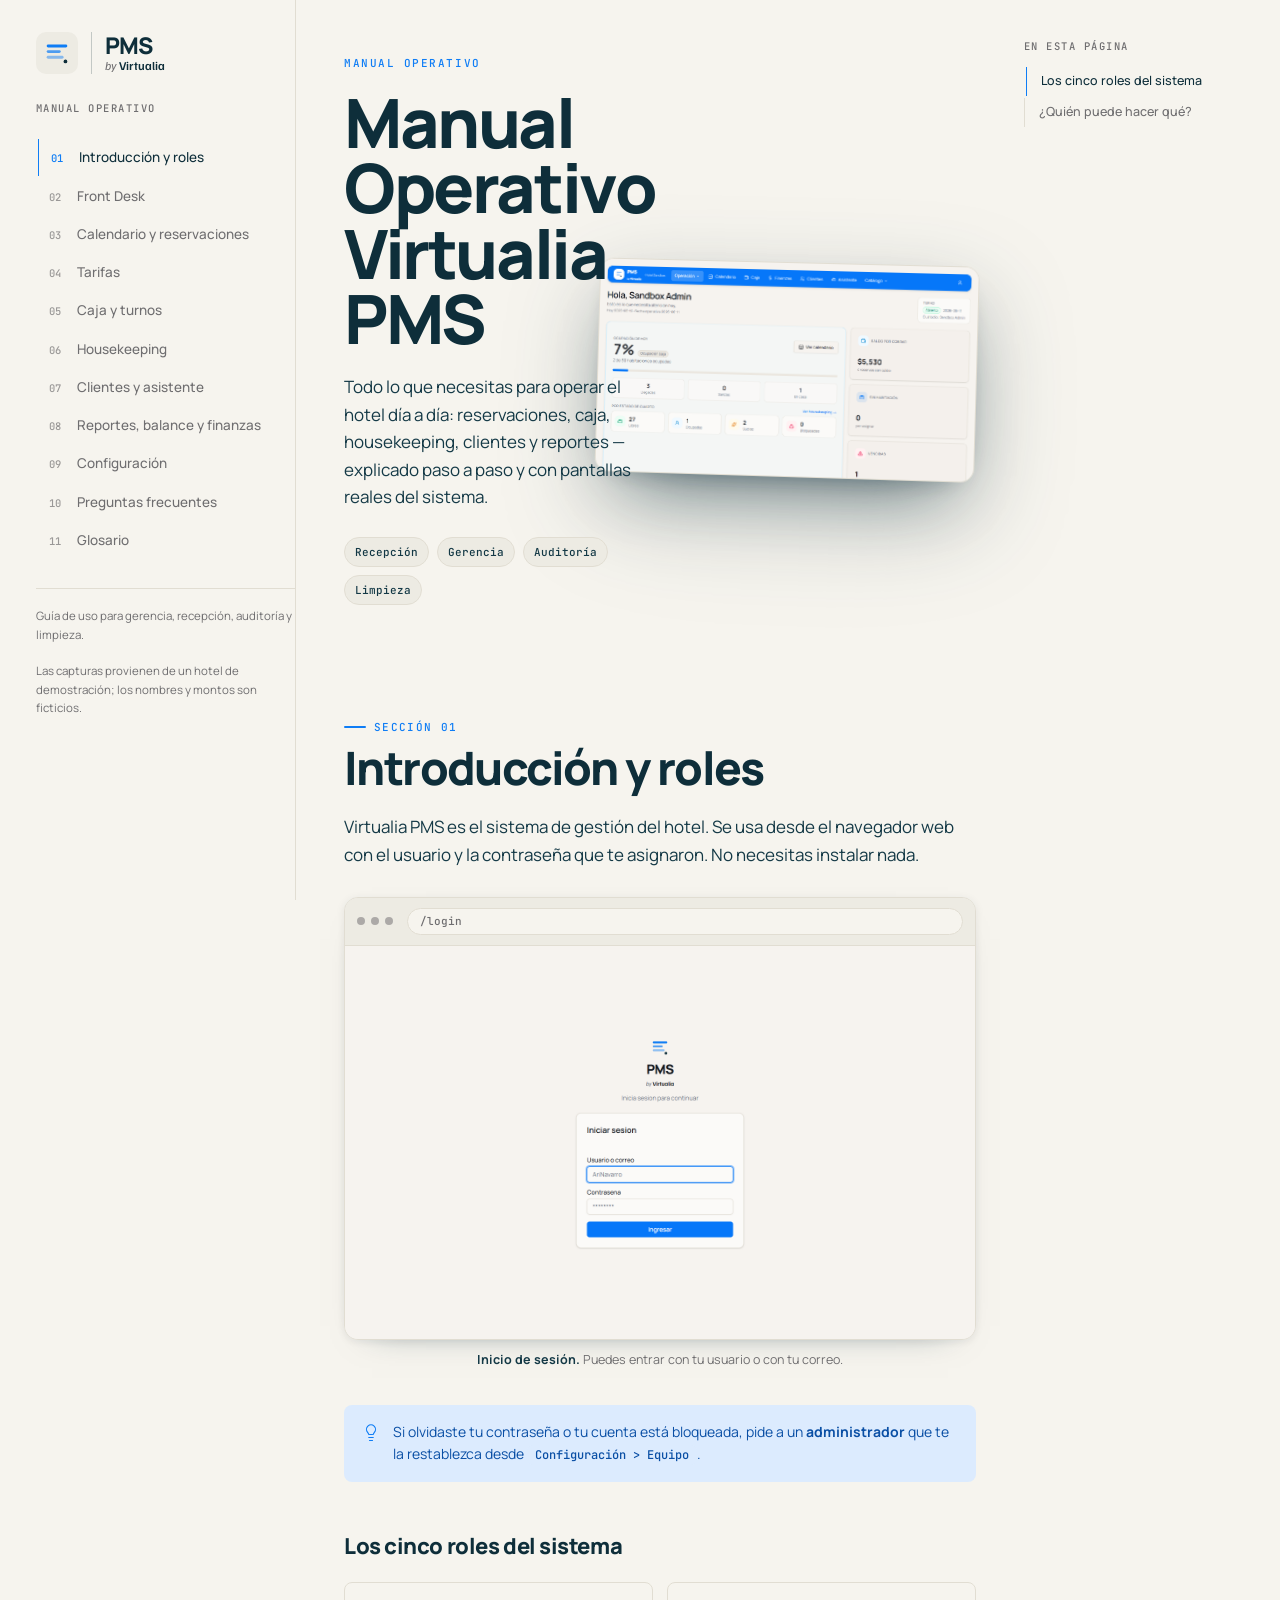
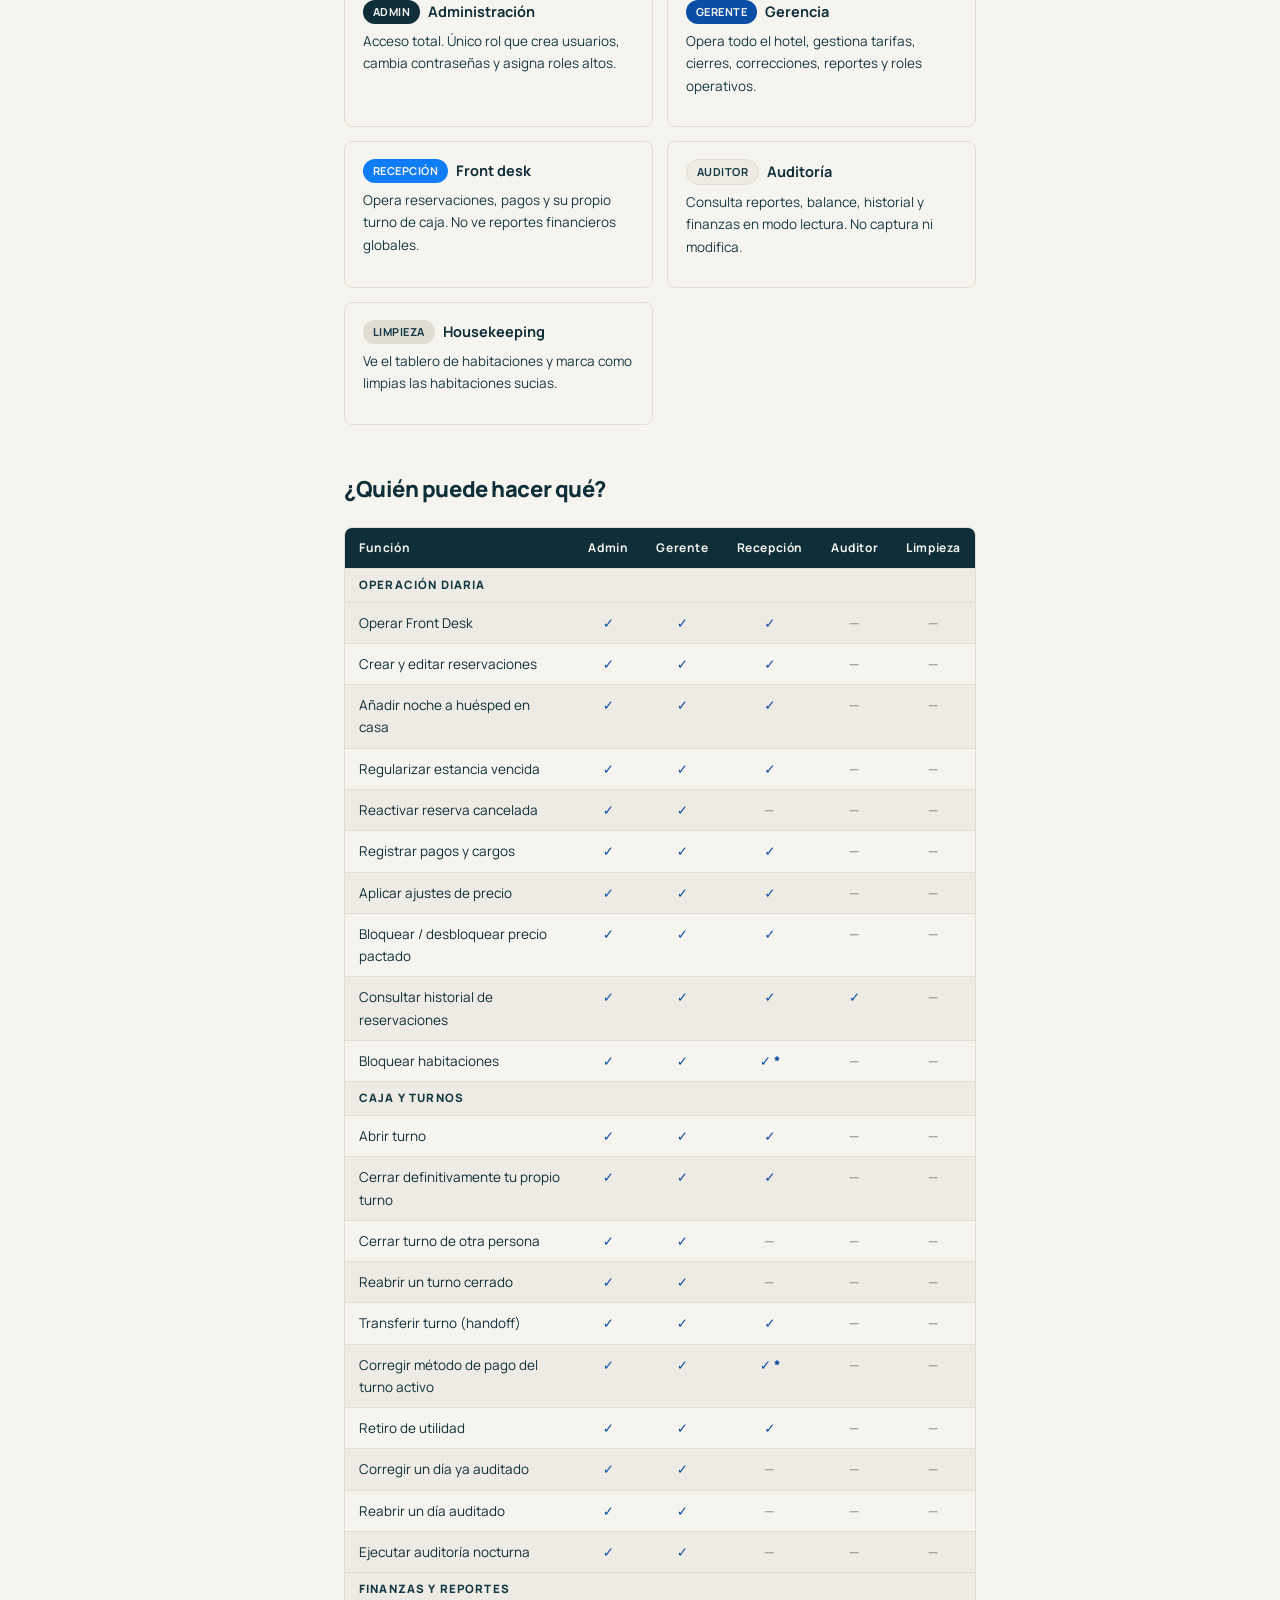
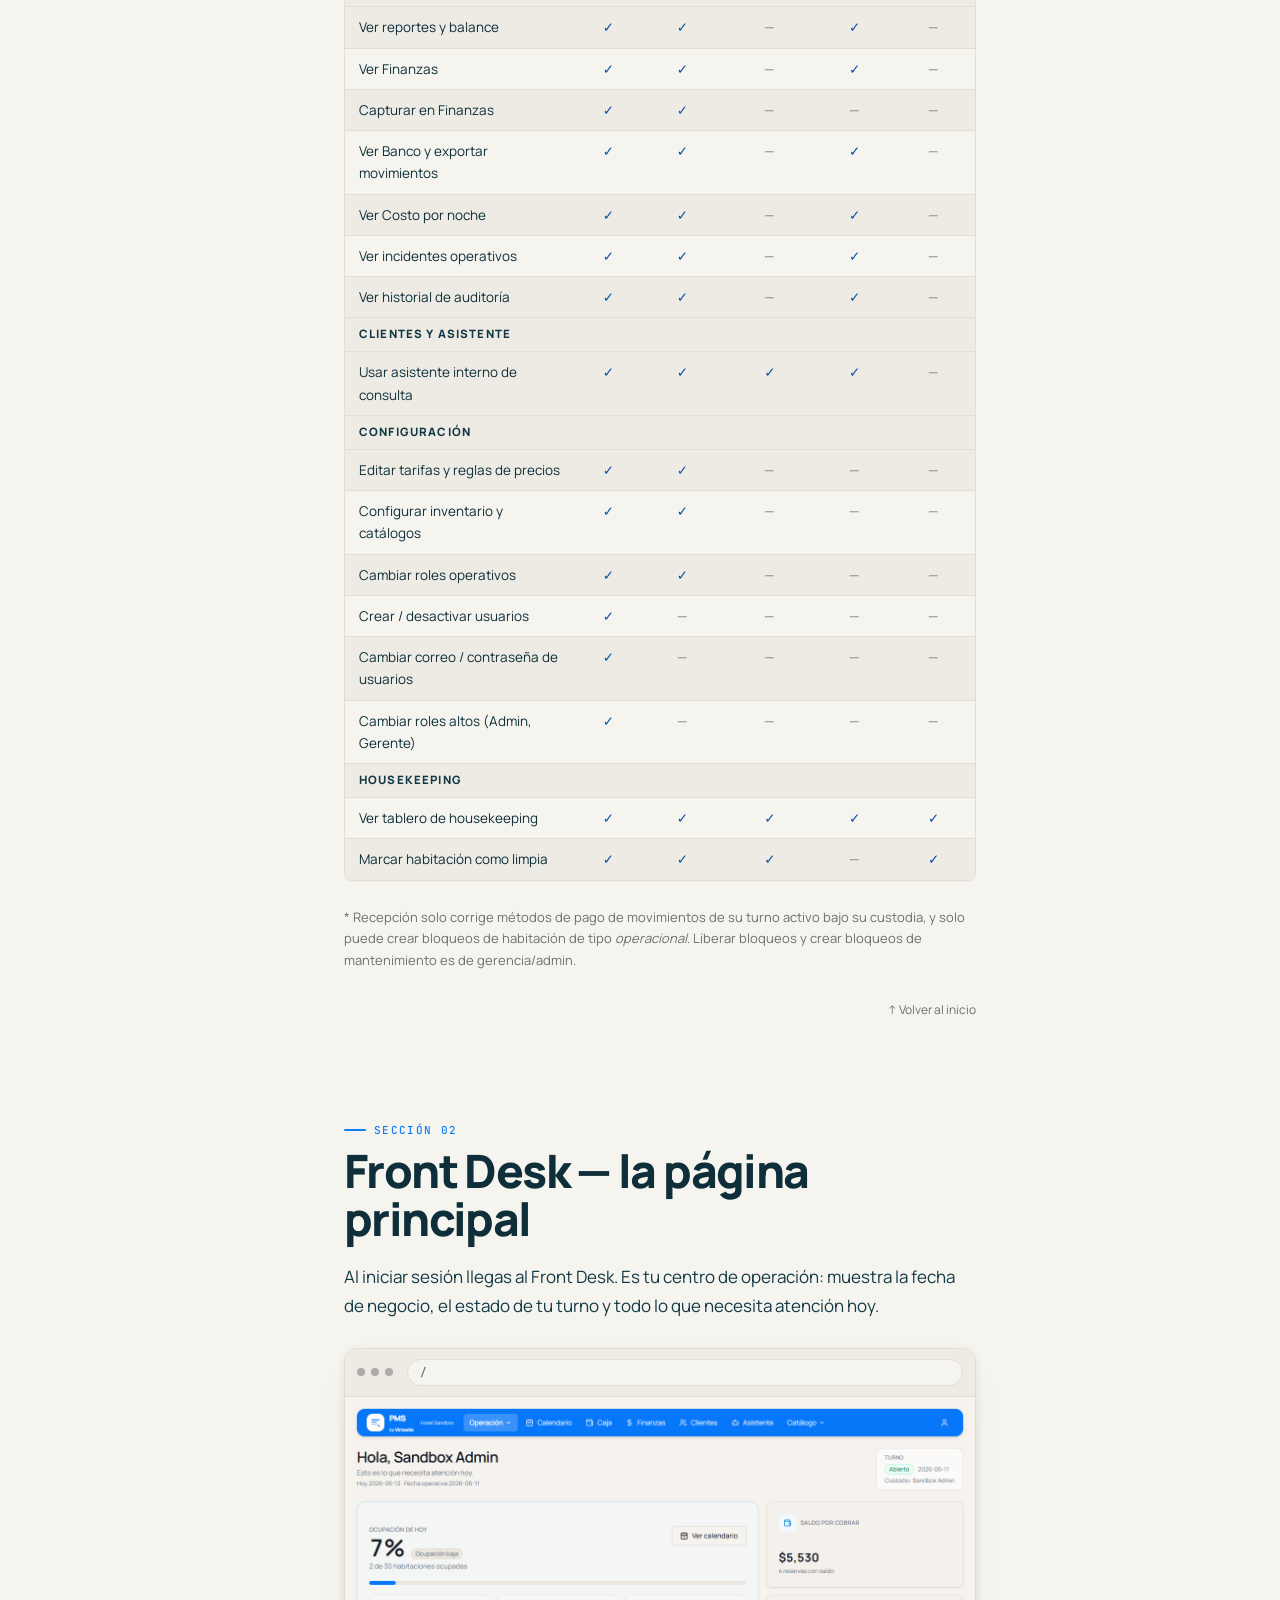
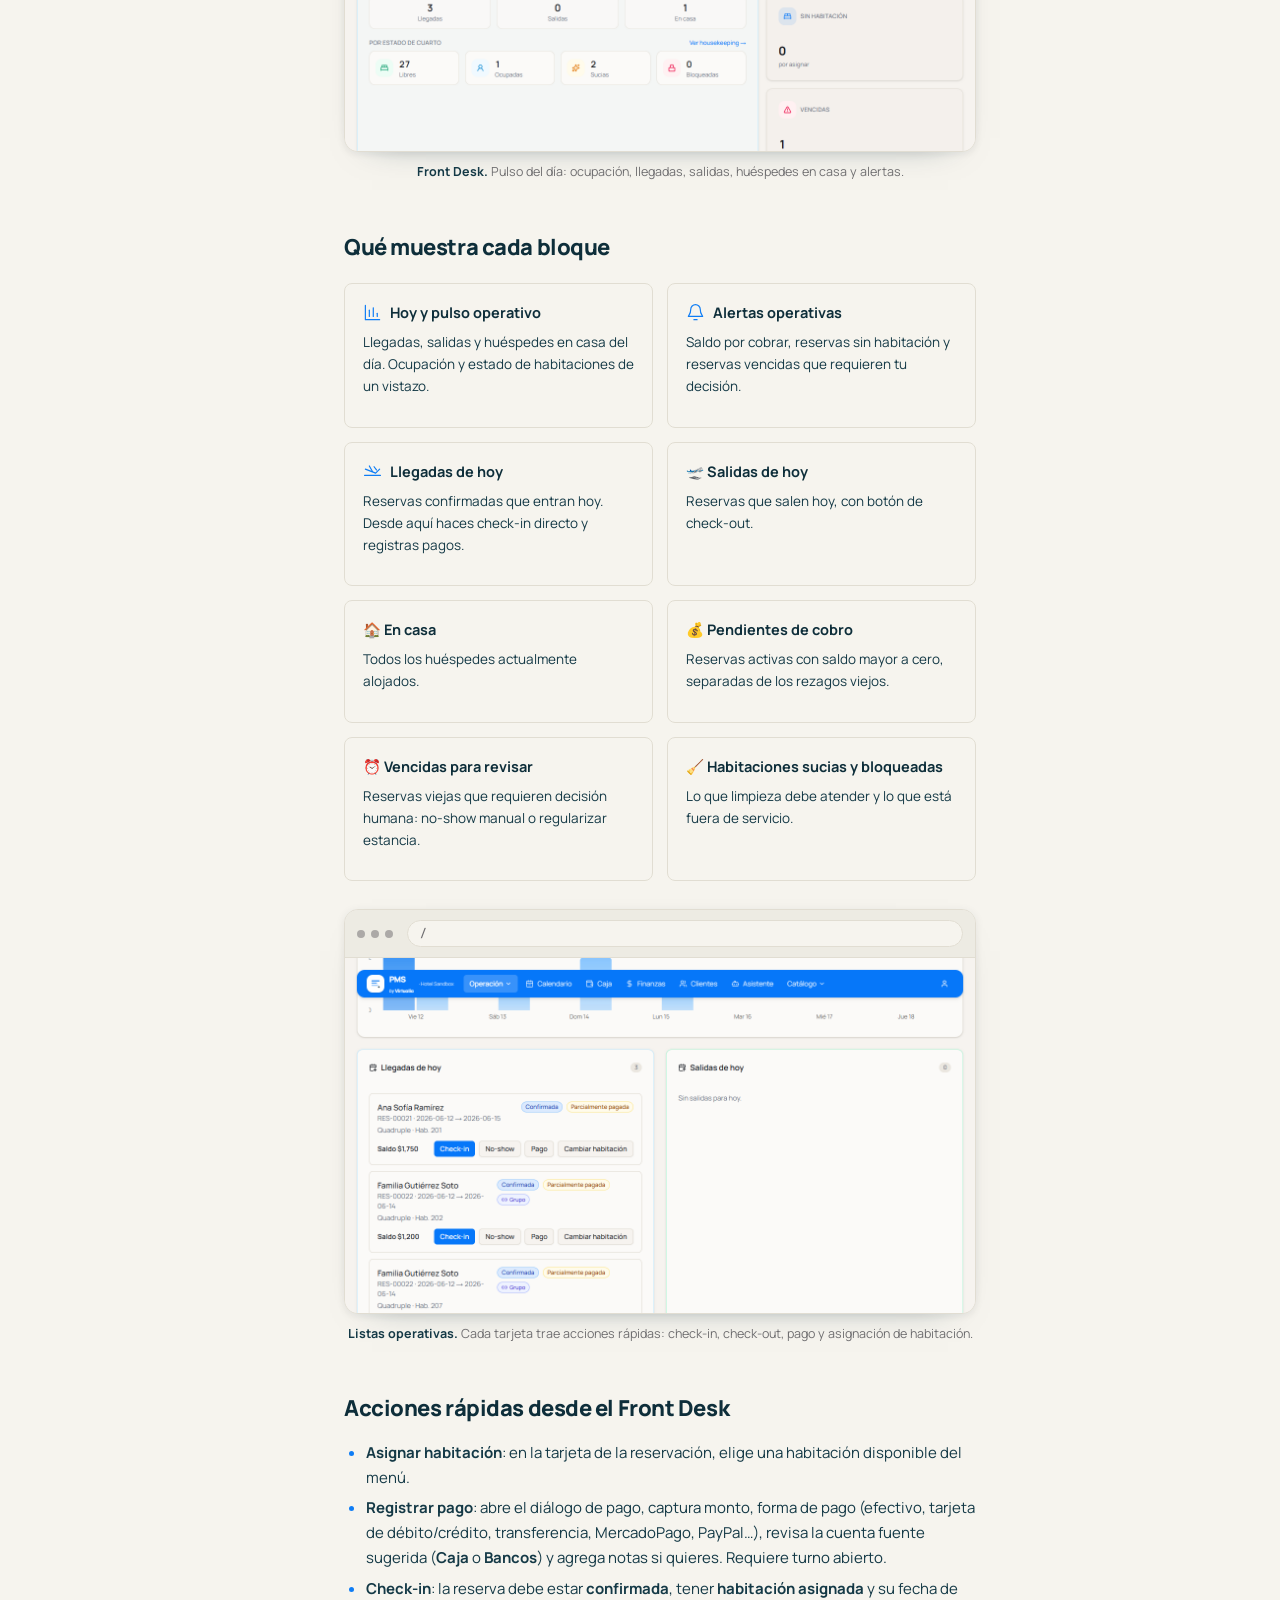
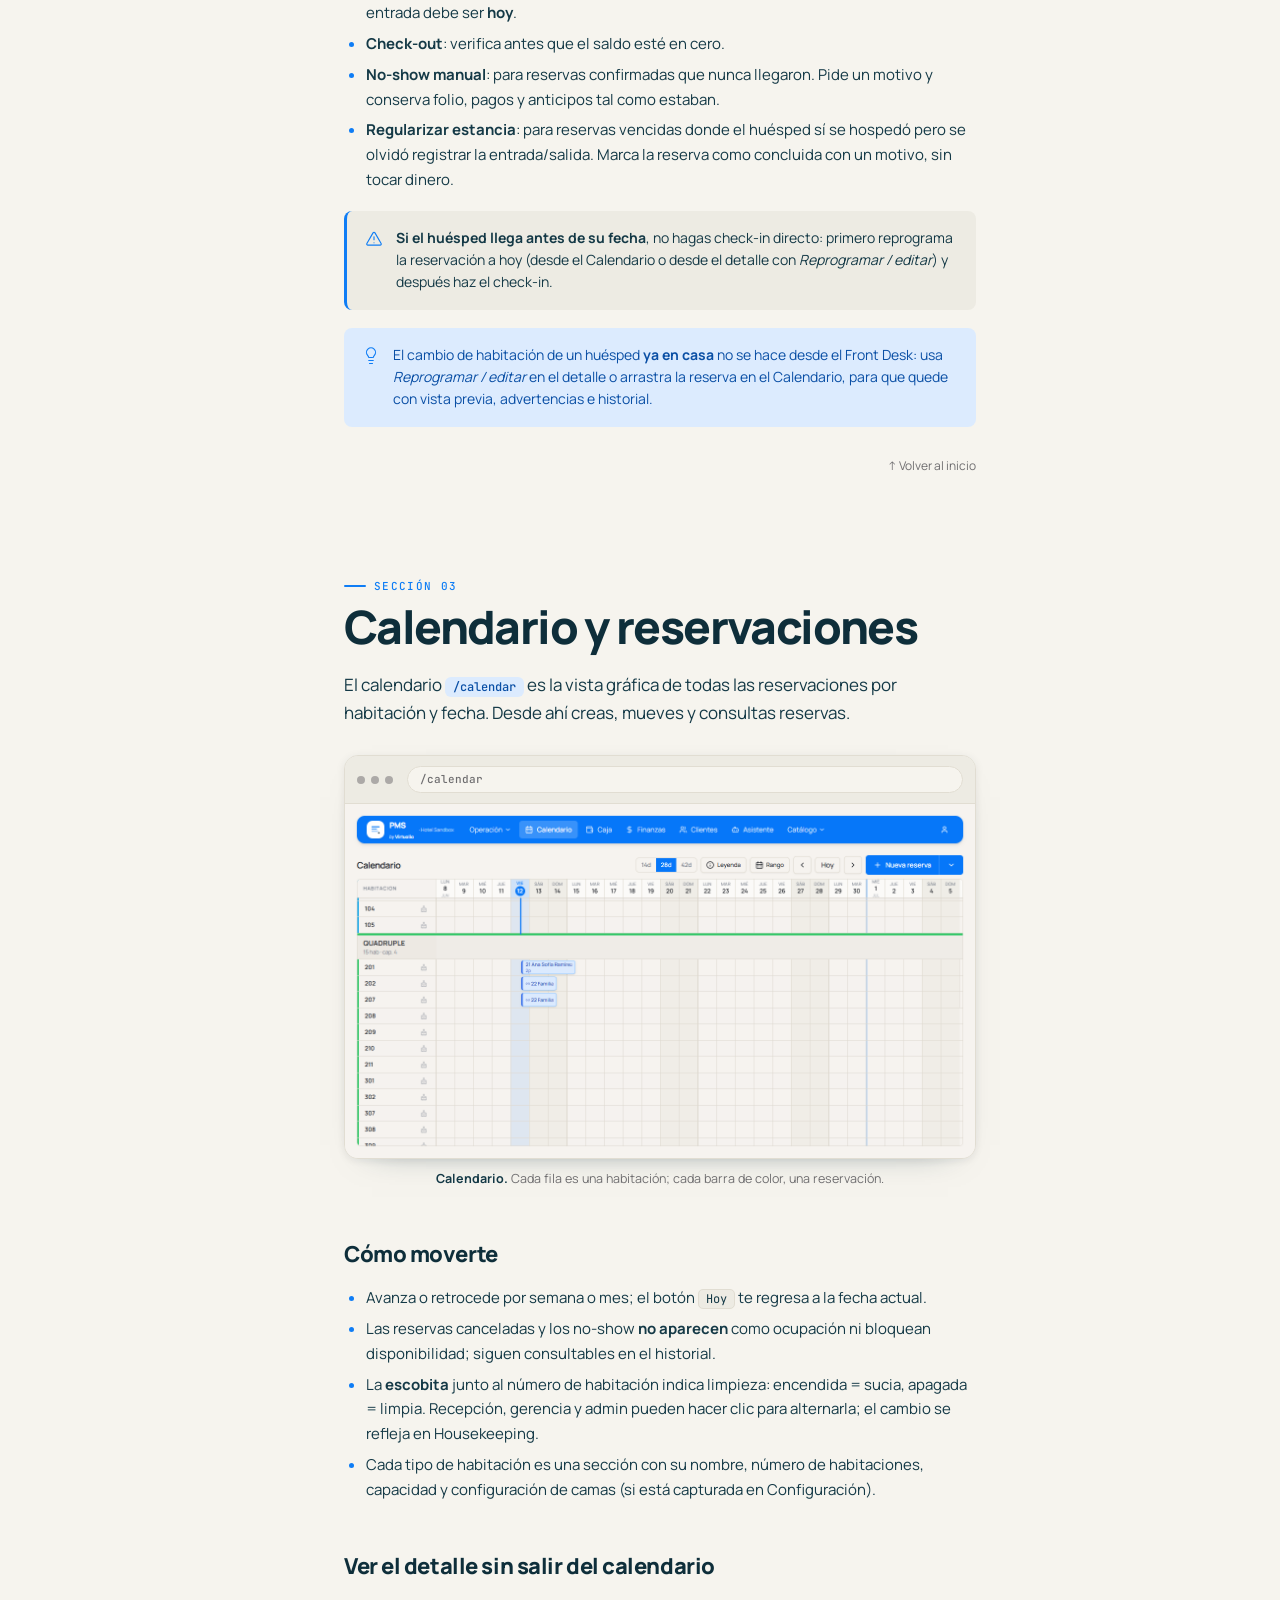
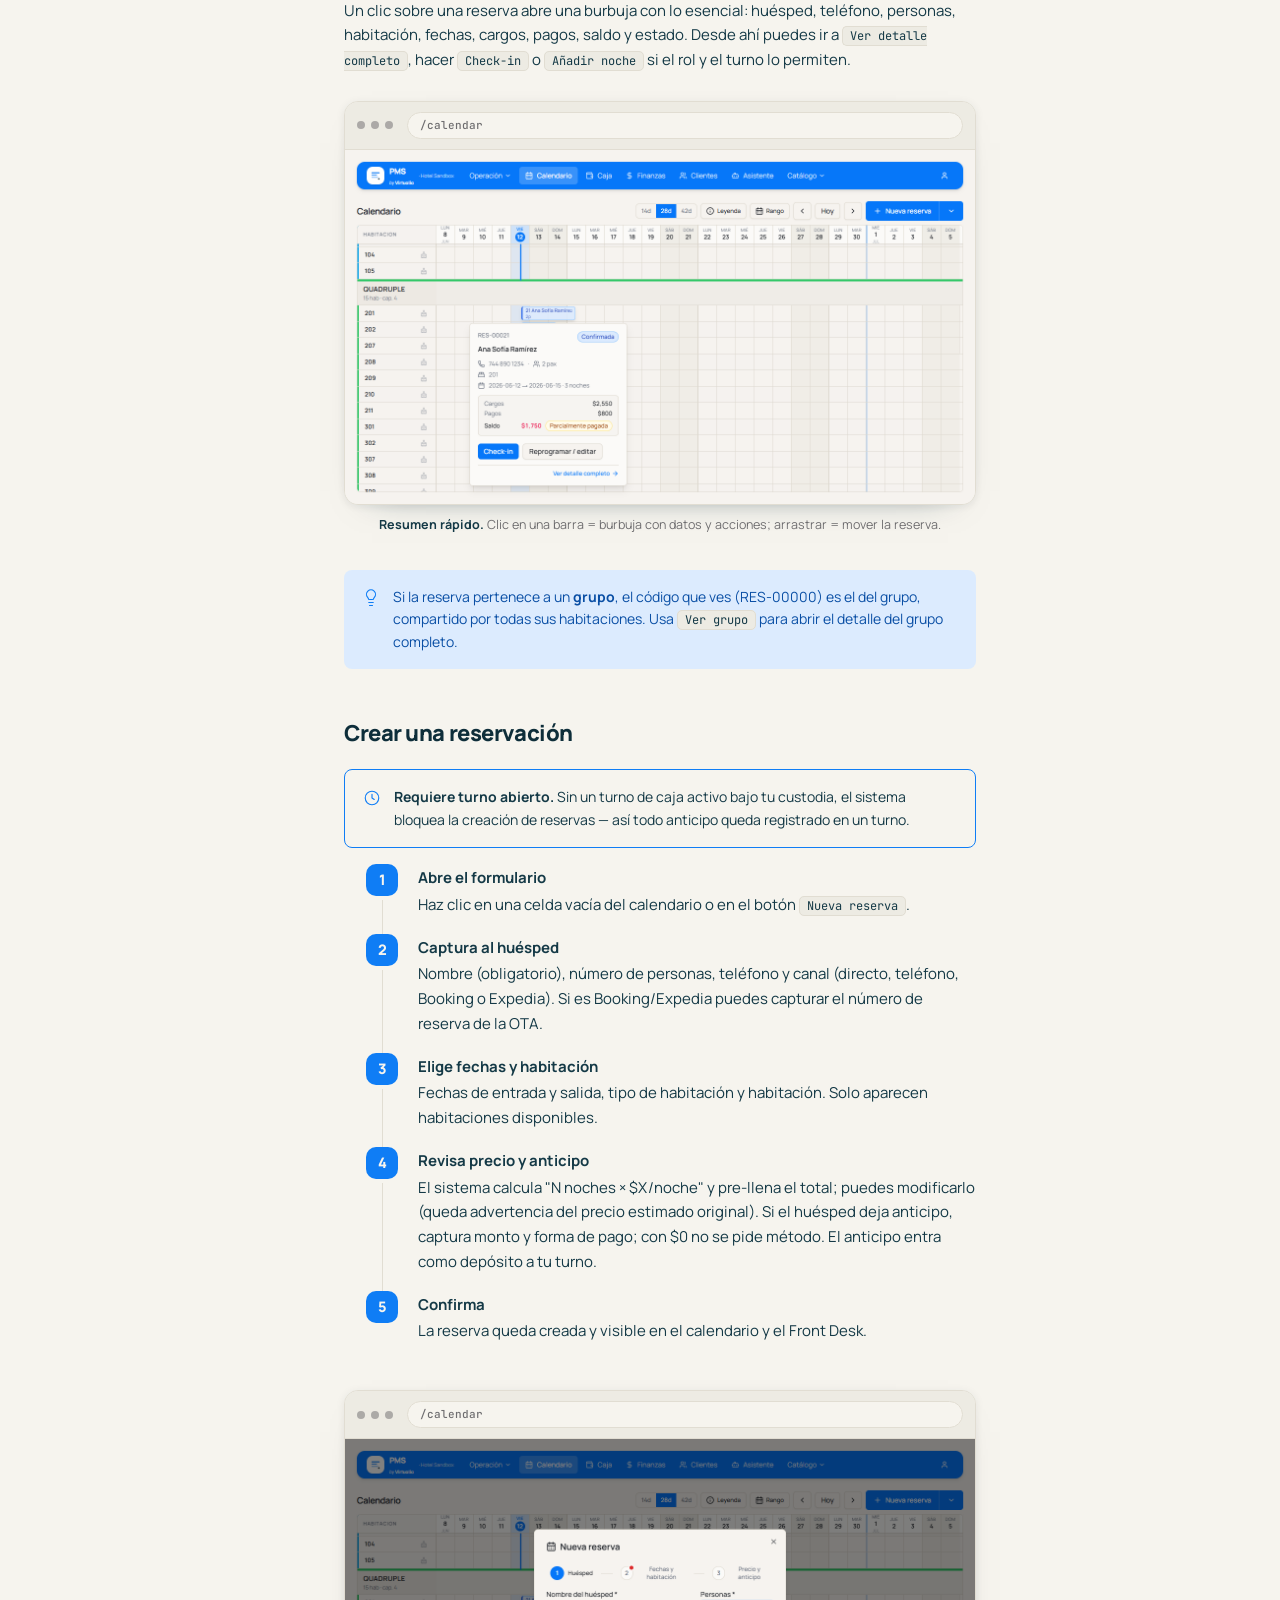
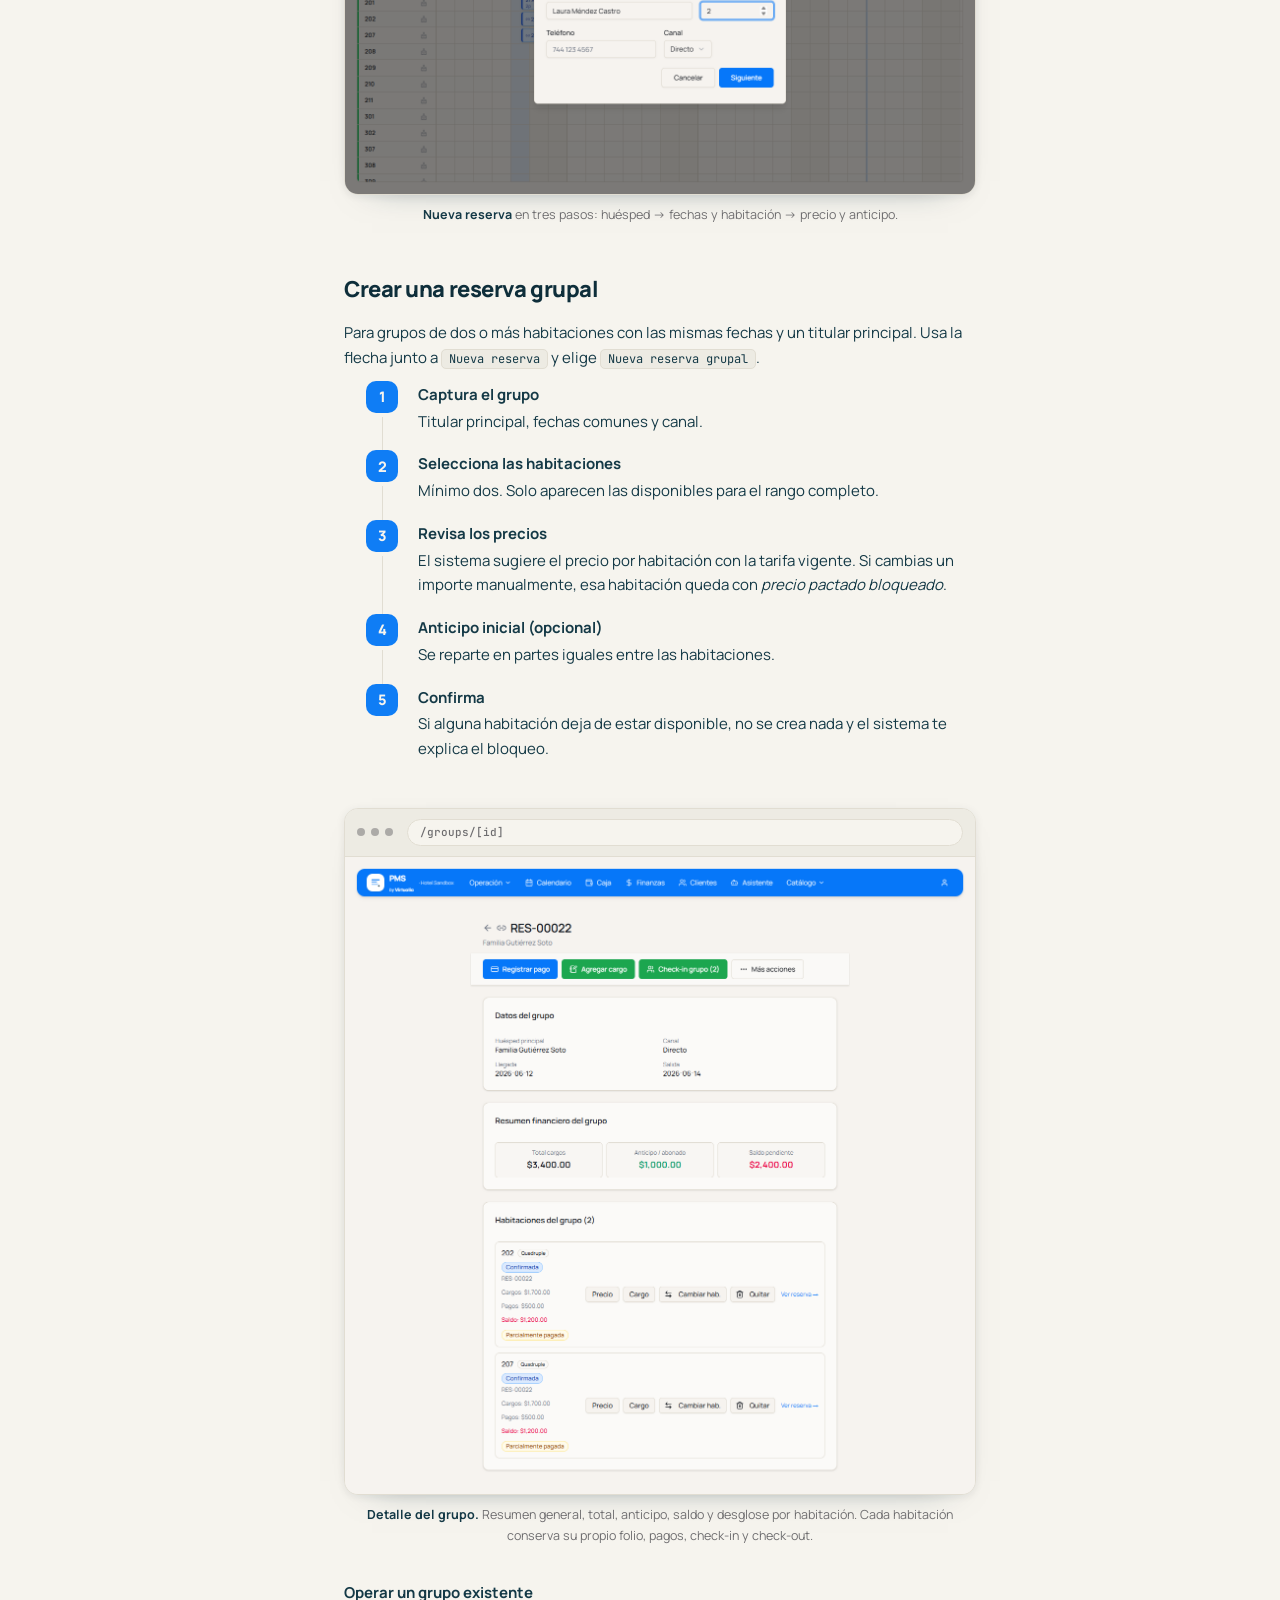
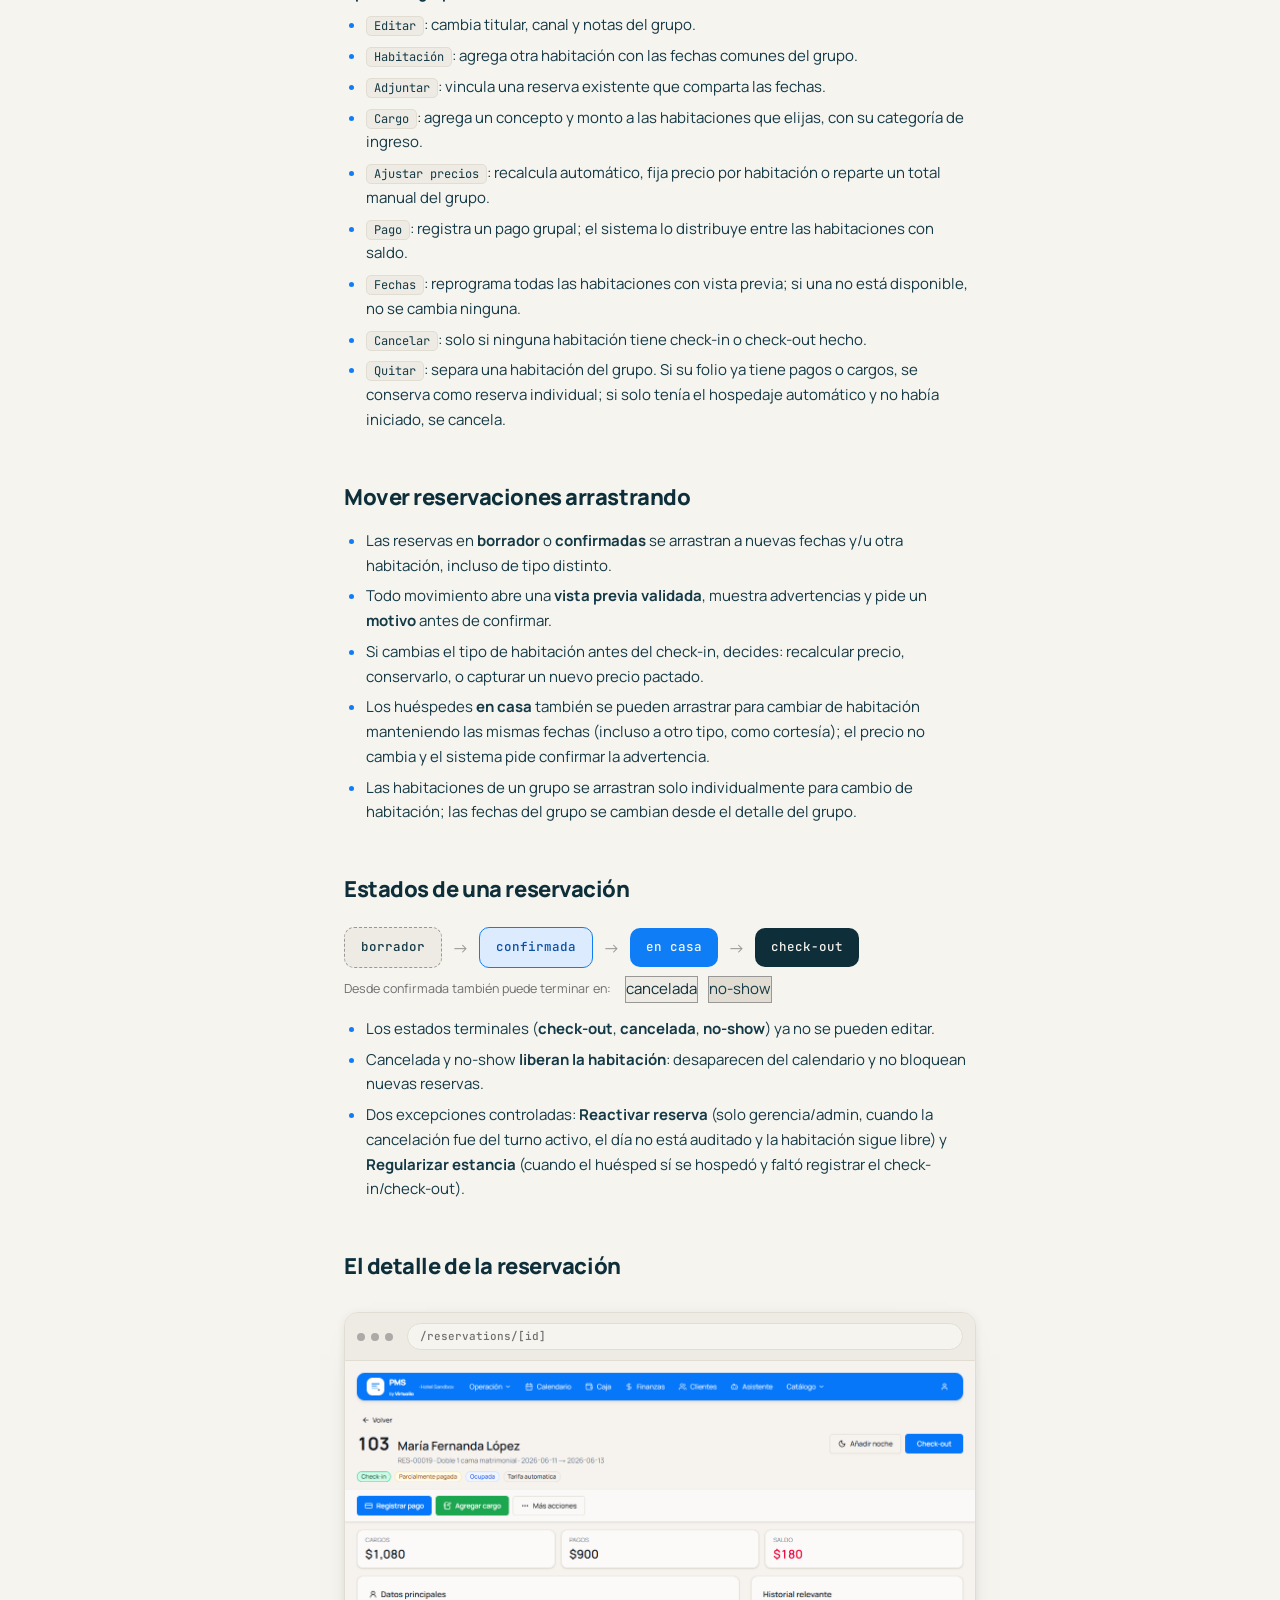
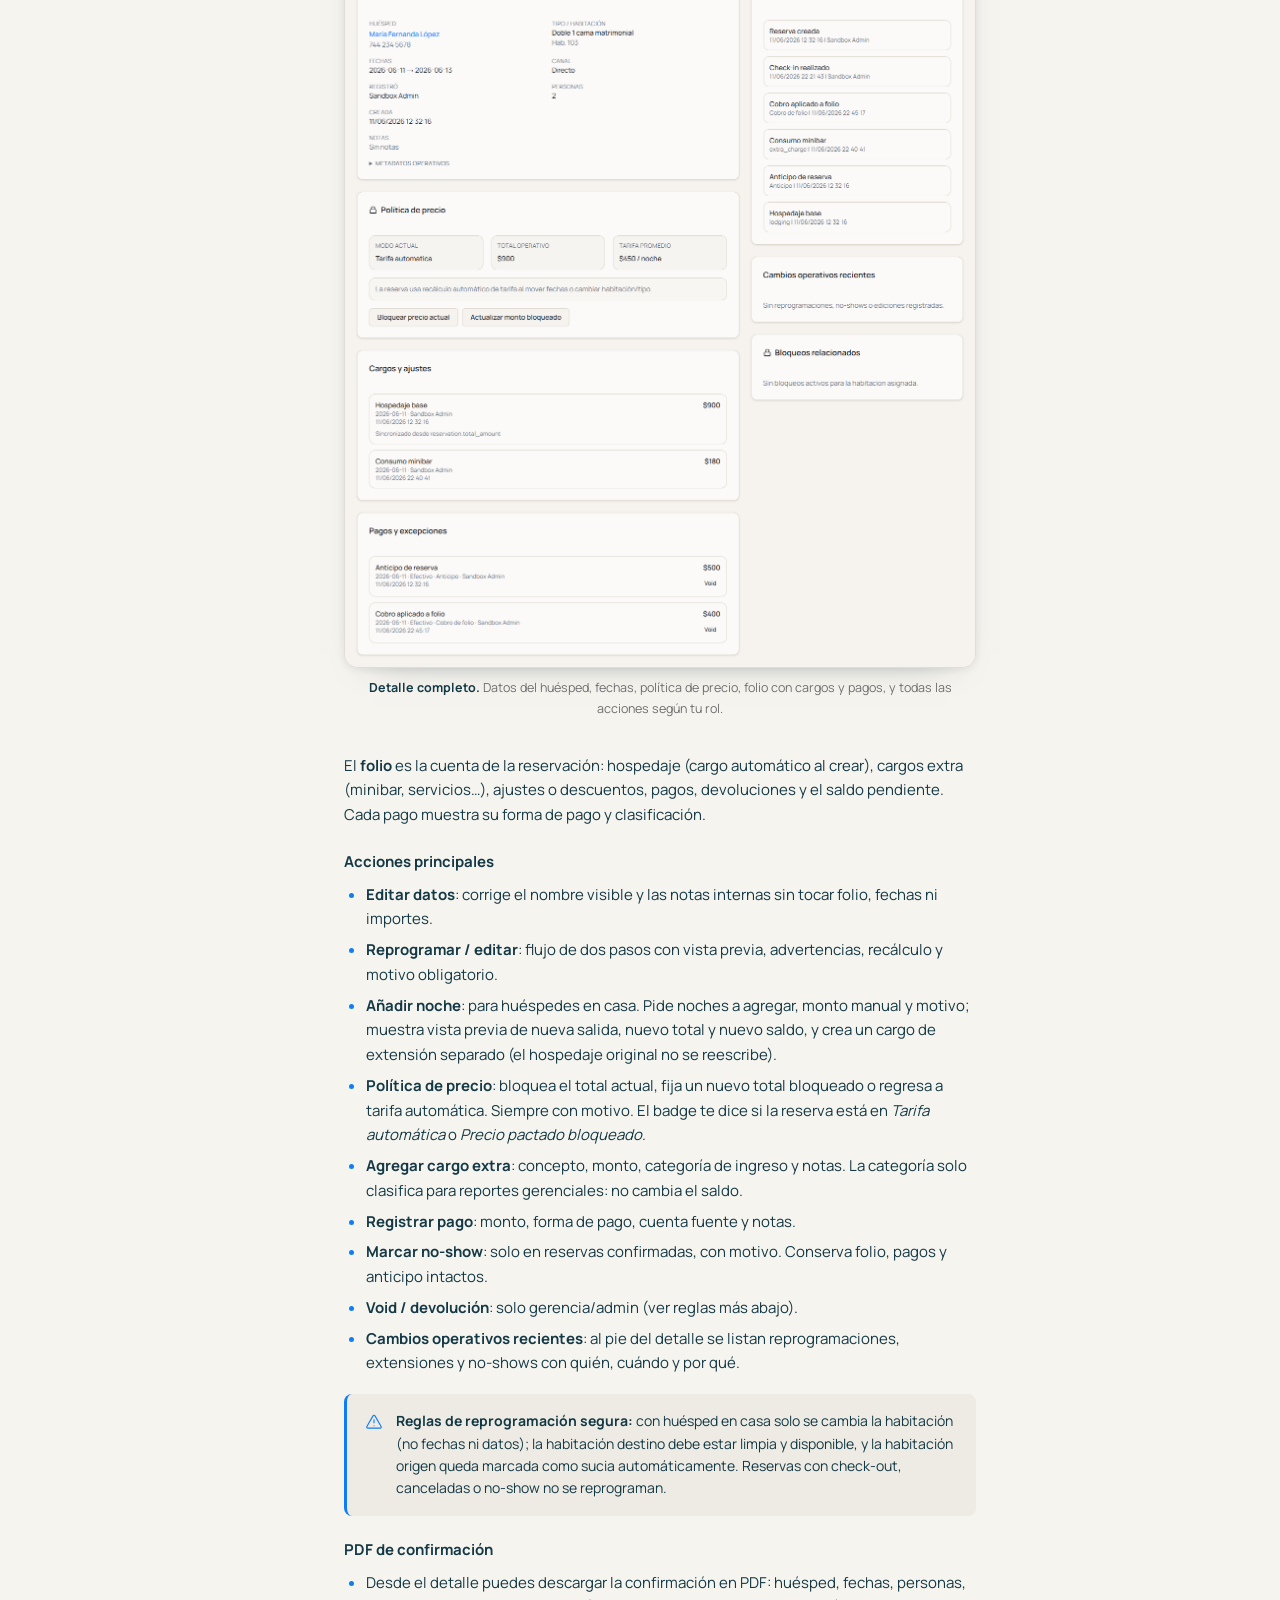
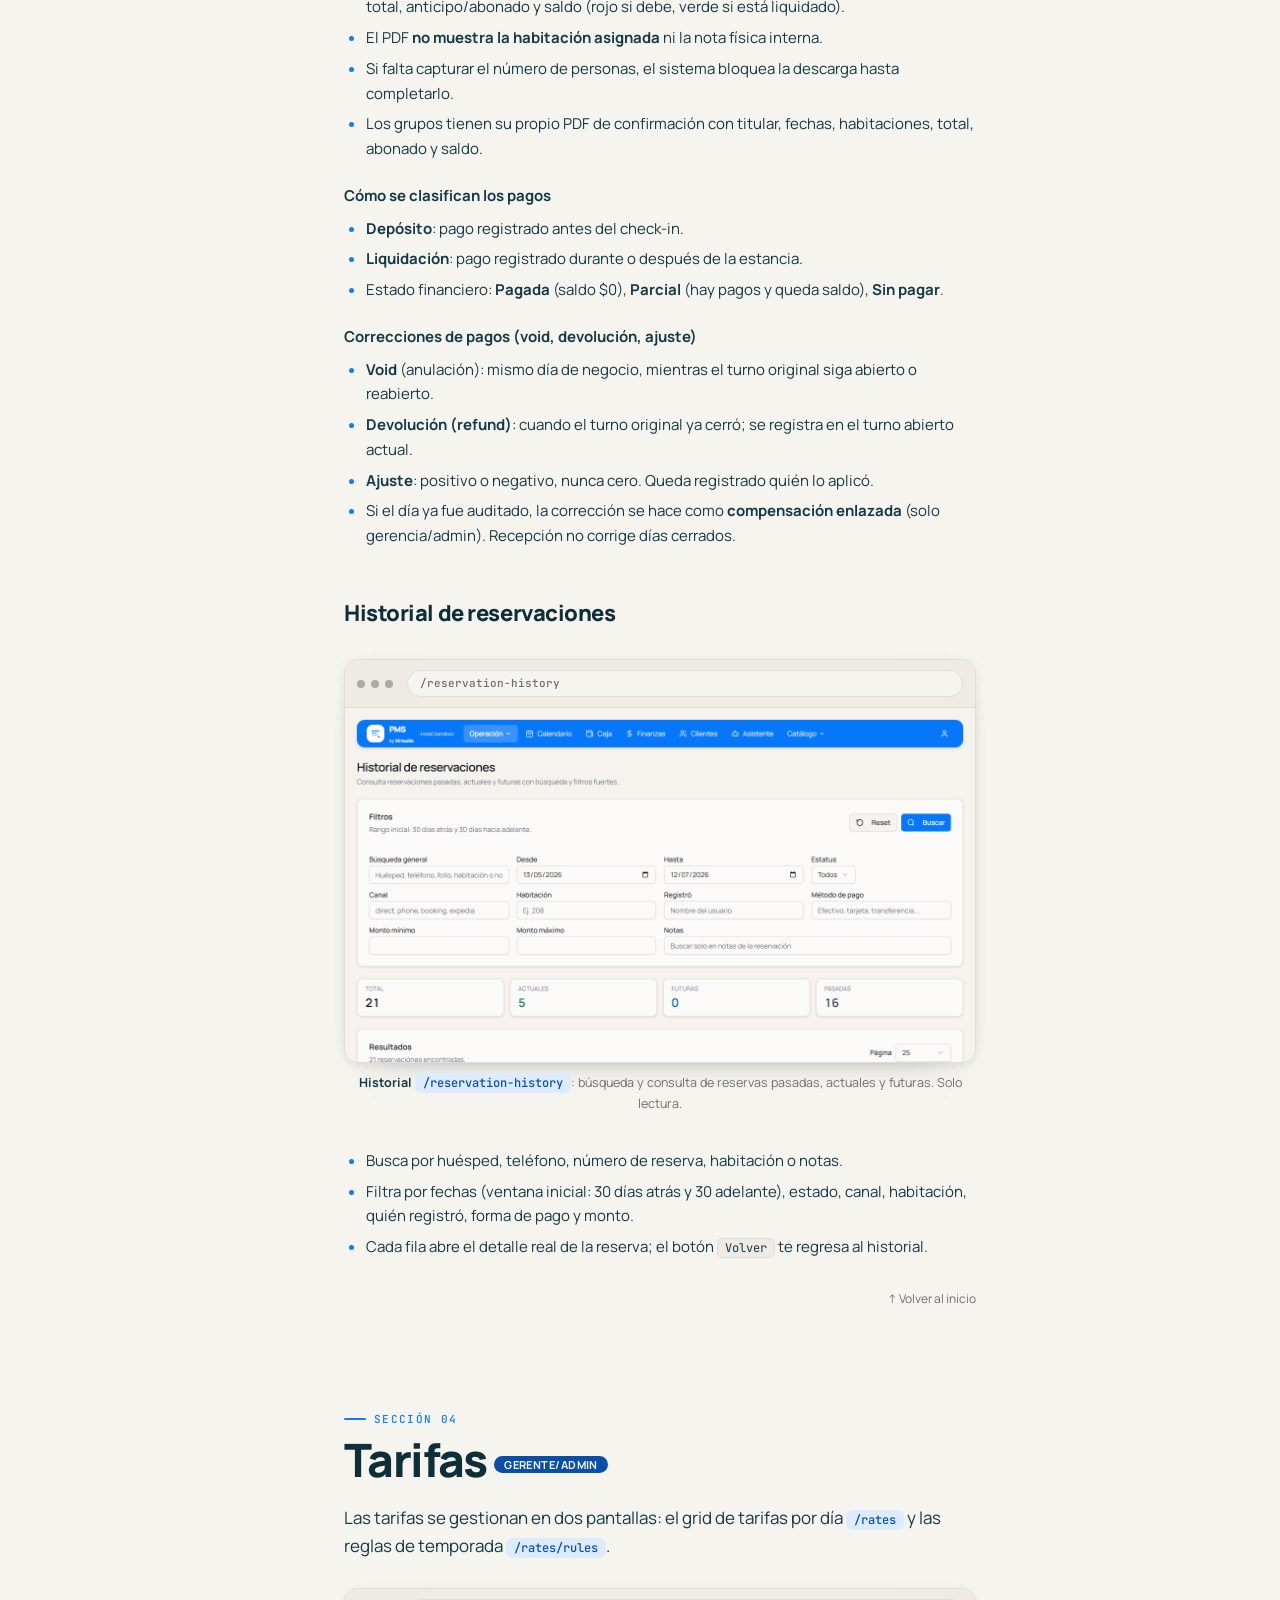
==== pms/index.html @ bce30dc1 "docs: publica biblioteca de manuales Virtualia" ====
<!DOCTYPE html>
<html lang="es">
<head>
<meta charset="UTF-8" />
<meta name="viewport" content="width=device-width, initial-scale=1.0" />
<title>Manual Operativo · Virtualia PMS</title>
<meta name="description" content="Manual operativo publico de Virtualia PMS para hoteles: reservaciones, front desk, caja, housekeeping, clientes, reportes, finanzas y configuracion." />
<link rel="canonical" href="https://luexi.github.io/MANUALES-VIRTUALIA/pms/" />
<meta property="og:type" content="website" />
<meta property="og:title" content="Manual Operativo · Virtualia PMS" />
<meta property="og:description" content="Guia publica del PMS hotelero Virtualia: operacion diaria, roles, capturas y flujos principales para equipos de hotel." />
<meta property="og:url" content="https://luexi.github.io/MANUALES-VIRTUALIA/pms/" />
<meta property="og:image" content="https://luexi.github.io/MANUALES-VIRTUALIA/pms/img/02-frontdesk.png" />
<link rel="icon" type="image/svg+xml" href="img/pms-mark.svg" />
<link rel="preconnect" href="https://fonts.googleapis.com" />
<link rel="preconnect" href="https://fonts.gstatic.com" crossorigin />
<link href="https://fonts.googleapis.com/css2?family=Manrope:wght@300;400;500;600;700;800&family=Familjen+Grotesk:ital,wght@0,400;0,500;0,600;1,400;1,500&family=JetBrains+Mono:wght@400;500;700&display=swap" rel="stylesheet" />
<style>
:root {
  --ink: #0E2E3A;
  --ink-2: #143946;
  --stone: #6F6E70;
  --stone-2: #9A9897;
  --paper: #F6F4EE;
  --paper-2: #EDEBE3;
  --mist: #E1DDD2;
  --azure: #0F7DF5;
  --azure-deep: #0A4FA5;
  --azure-soft: #DCEBFE;
  --border: var(--mist);
  --radius: 8px;
  --shadow-soft: 0 14px 35px -28px rgba(14, 46, 58, .52), 0 2px 10px rgba(14, 46, 58, .08);
  --shadow-deep: 0 34px 70px -42px rgba(14, 46, 58, .72), 0 10px 26px -18px rgba(14, 46, 58, .44);
  --font-display: "Manrope", system-ui, sans-serif;
  --font-byline: "Familjen Grotesk", "Manrope", serif;
  --font-mono: "JetBrains Mono", ui-monospace, monospace;
}

* { box-sizing: border-box; margin: 0; padding: 0; }

html { scroll-behavior: smooth; scroll-padding-top: 24px; }

body {
  font-family: var(--font-display);
  font-size: 15px;
  font-weight: 400;
  line-height: 1.65;
  color: var(--ink);
  background: var(--paper);
}
body.lightbox-open { overflow: hidden; }

/* ============ Layout ============ */
.layout {
  display: grid;
  grid-template-columns: 260px minmax(0, 704px);
  align-items: start;
  gap: 56px;
  min-height: 100vh;
  max-width: 1120px;
  margin: 0 auto;
  padding: 0 36px;
}

aside.sidebar {
  position: sticky;
  top: 0;
  height: 100vh;
  overflow-y: auto;
  color: var(--ink);
  padding: 32px 0 40px;
  border-right: 1px solid var(--mist);
}

main.content {
  min-width: 0;
  padding: 44px 0 108px;
  max-width: 704px;
}

aside.page-index {
  display: none;
  position: sticky;
  top: 32px;
  max-height: calc(100vh - 64px);
  overflow: auto;
  padding: 6px 0 32px;
  color: var(--stone);
}

.page-index__label,
.sidebar .doc-title {
  font-family: var(--font-mono);
  font-size: 10.5px;
  font-weight: 500;
  letter-spacing: .14em;
  text-transform: uppercase;
  color: var(--stone);
}

.page-index__label { margin-bottom: 12px; }

.page-index nav { display: flex; flex-direction: column; gap: 2px; }
.page-index a {
  display: block;
  padding: 6px 0 6px 14px;
  border-left: 1px solid var(--mist);
  color: var(--stone);
  text-decoration: none;
  font-size: 12.5px;
  font-weight: 500;
  line-height: 1.35;
  transition: color .16s ease, border-color .16s ease, transform .16s ease;
}
.page-index a:hover,
.page-index a.is-active {
  color: var(--ink);
  border-left-color: var(--azure);
  transform: translateX(2px);
}
.page-index__empty { font-size: 12.5px; color: var(--stone-2); }

/* ============ Logo lockup ============ */
.vlogo { display: inline-flex; align-items: center; gap: 13px; line-height: 1; margin-bottom: 6px; }
.vlogo__chip { width: 42px; height: 42px; border-radius: 10px; background: var(--paper-2); display: flex; align-items: center; justify-content: center; flex-shrink: 0; }
.vlogo__chip img { width: 30px; height: 30px; }
.vlogo__divider { width: 1px; align-self: stretch; background: rgba(14,46,58,.22); }
.vlogo__stack { display: flex; flex-direction: column; align-items: flex-start; gap: 3px; }
.vlogo__name { font-weight: 800; font-size: 23px; letter-spacing: -.035em; color: var(--ink); }
.vlogo__byline { font-family: var(--font-byline); font-style: italic; font-weight: 400; font-size: 12px; color: var(--stone); }
.vlogo__byline strong { font-style: normal; font-weight: 600; color: var(--ink); }
.sidebar .doc-title {
  margin: 20px 0 22px;
}

/* ============ Nav ============ */
nav.toc { display: flex; flex-direction: column; gap: 2px; }
nav.toc a {
  display: flex; align-items: baseline; gap: 10px;
  color: var(--stone); text-decoration: none;
  font-size: 13.5px; font-weight: 500;
  padding: 7px 0 7px 12px;
  border-left: 1px solid transparent;
  transition: color .16s ease, border-color .16s ease, transform .16s ease;
}
nav.toc a .n {
  font-family: var(--font-mono); font-size: 10.5px; color: var(--stone-2);
  min-width: 18px;
}
nav.toc a:hover,
nav.toc a.active { color: var(--ink); border-left-color: var(--azure); transform: translateX(2px); }
nav.toc a.active .n { color: var(--azure); }

.sidebar .foot {
  margin-top: 30px; padding-top: 18px; border-top: 1px solid var(--mist);
  font-size: 11.5px; color: var(--stone); line-height: 1.6;
}

/* ============ Hero ============ */
header.hero {
  color: var(--ink);
  padding: 10px 0 72px;
  margin-bottom: 34px;
  position: relative;
  min-height: 570px;
}
header.hero h1 {
  font-size: clamp(48px, 6.4vw, 68px);
  font-weight: 800;
  letter-spacing: -.035em;
  line-height: .96;
  margin-bottom: 22px;
}
header.hero p.sub { font-size: 17px; color: var(--ink-2); max-width: 620px; line-height: 1.62; }
.hero__copy {
  position: relative;
  z-index: 2;
  max-width: 320px;
}
header.hero .meta {
  display: flex; gap: 8px; flex-wrap: wrap; margin-top: 26px;
}
header.hero .meta span {
  font-family: var(--font-mono);
  font-size: 11px;
  font-weight: 500;
  padding: 5px 10px;
  border-radius: 999px;
  background: var(--paper-2);
  color: var(--ink-2);
  border: 1px solid var(--mist);
}
.hero__eyebrow {
  font-family: var(--font-mono);
  font-size: 11px;
  font-weight: 500;
  letter-spacing: .14em;
  text-transform: uppercase;
  color: var(--azure);
  margin-bottom: 18px;
}
.hero__visual {
  position: absolute;
  z-index: 1;
  width: min(380px, 56vw);
  right: 0;
  top: 218px;
  transform: perspective(1200px) rotateY(-2.2deg) rotateZ(1.6deg);
  transform-origin: center;
  filter: drop-shadow(0 32px 44px rgba(14, 46, 58, .28));
}
.hero__visual img {
  display: block;
  width: 100%;
  height: auto;
  border-radius: 14px;
  border: 1px solid var(--mist);
  box-shadow: var(--shadow-deep);
}

/* ============ Sections & headings ============ */
section.sec {
  margin-bottom: 92px;
  scroll-margin-top: 30px;
}
body.motion-ready section.sec {
  opacity: 0;
  transform: translateY(18px);
  transition: opacity .55s ease, transform .55s ease;
}
body.motion-ready section.sec.is-visible {
  opacity: 1;
  transform: translateY(0);
}
.sec-label {
  display: inline-flex; align-items: center; gap: 8px;
  font-family: var(--font-mono); font-size: 11px; font-weight: 500; letter-spacing: .12em;
  color: var(--azure); text-transform: uppercase; margin-bottom: 8px;
}
.sec-label::before { content: ""; width: 22px; height: 2px; background: var(--azure); border-radius: 2px; }
section.sec > h2 {
  font-size: clamp(34px, 4vw, 46px);
  font-weight: 800;
  letter-spacing: -.035em;
  line-height: 1.05;
  margin-bottom: 20px;
  color: var(--ink);
}
section.sec h3 {
  font-size: 22px; font-weight: 800; letter-spacing: -.02em;
  margin: 46px 0 14px; color: var(--ink);
  display: flex; align-items: center; gap: 10px; flex-wrap: wrap;
  scroll-margin-top: 28px;
}
section.sec h4 {
  font-size: 15px; font-weight: 700; margin: 22px 0 8px; color: var(--ink-2);
}
section.sec p { margin-bottom: 12px; color: var(--ink-2); }
section.sec p.lead { font-size: 17px; color: var(--ink-2); }
section.sec ul, section.sec ol { margin: 0 0 14px 22px; color: var(--ink-2); }
section.sec li { margin-bottom: 6px; }
section.sec li::marker { color: var(--azure); font-weight: 700; }

/* ============ Chips & badges ============ */
.route {
  font-family: var(--font-mono); font-size: 12px; font-weight: 500;
  background: var(--azure-soft); color: var(--azure-deep);
  padding: 2px 8px; border-radius: 6px; white-space: nowrap;
}
.kbd {
  font-family: var(--font-mono); font-size: 12px;
  background: var(--paper-2); border: 1px solid var(--mist);
  padding: 1px 7px; border-radius: 5px; color: var(--ink-2);
}
.badge {
  display: inline-block; font-size: 11px; font-weight: 700; letter-spacing: .04em;
  padding: 3px 10px; border-radius: 999px; vertical-align: middle;
}
.badge.admin { background: var(--ink); color: var(--paper); }
.badge.manager { background: var(--azure-deep); color: var(--paper); }
.badge.frontdesk { background: var(--azure); color: var(--paper); }
.badge.auditor { background: var(--paper-2); color: var(--ink-2); border: 1px solid var(--mist); }
.badge.hk { background: var(--mist); color: var(--ink-2); }
.badge.state { background: var(--paper-2); color: var(--ink-2); border: 1px solid var(--mist); font-family: var(--font-mono); font-weight: 500; }

/* ============ Callouts ============ */
.callout {
  display: flex; gap: 13px; align-items: flex-start;
  border-radius: var(--radius); padding: 16px 18px; margin: 18px 0;
  font-size: 14px; line-height: 1.6;
}
.svg-ico {
  width: 18px;
  height: 18px;
  flex-shrink: 0;
  color: currentColor;
  stroke-width: 1.5;
}
.callout .svg-ico { margin-top: 3px; color: var(--azure); }
.callout b, .callout strong { font-weight: 700; }
.callout.info { background: var(--azure-soft); color: var(--azure-deep); }
.callout.warn { background: var(--paper-2); color: var(--ink-2); border-left: 3px solid var(--azure); }
.callout.danger { background: var(--paper-2); color: var(--ink); border-left: 3px solid var(--ink); }
.callout.perm { background: var(--paper-2); color: var(--ink-2); border: 1px dashed var(--stone-2); }
.callout.shift { background: var(--paper); border: 1.5px solid var(--azure); color: var(--ink-2); }

/* ============ Steps ============ */
ol.steps { list-style: none; margin: 18px 0 22px; counter-reset: step; }
ol.steps > li {
  counter-increment: step;
  position: relative;
  padding: 0 0 18px 52px;
  margin: 0;
}
ol.steps > li::before {
  content: counter(step);
  position: absolute; left: 0; top: -2px;
  width: 32px; height: 32px; border-radius: 10px;
  background: var(--azure); color: var(--paper);
  font-weight: 800; font-size: 14.5px;
  display: flex; align-items: center; justify-content: center;
}
ol.steps > li:not(:last-child)::after {
  content: ""; position: absolute; left: 15.5px; top: 34px; bottom: 2px;
  width: 1.5px; background: var(--mist);
}
ol.steps > li > b:first-child { display: block; font-weight: 700; margin-bottom: 2px; }

/* ============ Tables ============ */
.tablewrap { overflow-x: auto; margin: 20px 0 26px; border-radius: var(--radius); border: 1px solid var(--border); background: var(--paper); box-shadow: 0 1px 0 rgba(14,46,58,.03); }
table { border-collapse: collapse; width: 100%; font-size: 13.5px; }
thead th {
  background: var(--ink); color: var(--paper); text-align: left;
  font-weight: 700; font-size: 12px; letter-spacing: .05em;
  padding: 10px 14px; white-space: nowrap;
}
tbody td { padding: 9px 14px; border-top: 1px solid var(--border); vertical-align: top; }
tbody tr:nth-child(even) { background: var(--paper-2); }
td.c { text-align: center; }
.yes { color: var(--azure-deep); font-weight: 800; }
.no { color: var(--stone-2); font-weight: 600; }
.lock { color: var(--ink); font-weight: 700; font-size: 12px; }
tr.subhead td {
  background: var(--paper-2); font-weight: 800; font-size: 11.5px;
  letter-spacing: .1em; text-transform: uppercase; color: var(--ink-2);
  padding: 7px 14px;
}

/* ============ Figures ============ */
figure.shot { margin: 28px 0 34px; }
.browser-shot {
  overflow: hidden;
  border: 1px solid var(--mist);
  border-radius: 14px;
  background: var(--paper);
  box-shadow: var(--shadow-soft);
}
.browser-bar {
  display: grid;
  grid-template-columns: auto minmax(0, 1fr);
  align-items: center;
  gap: 14px;
  padding: 10px 12px;
  background: var(--paper-2);
  border-bottom: 1px solid var(--mist);
}
.browser-dots { display: flex; align-items: center; gap: 6px; }
.browser-dots span {
  width: 8px;
  height: 8px;
  border-radius: 50%;
  background: var(--stone-2);
  opacity: .78;
}
.browser-url {
  display: block;
  min-width: 0;
  width: 100%;
  border: 1px solid var(--mist);
  border-radius: 999px;
  background: var(--paper);
  color: var(--stone);
  font-family: var(--font-mono);
  font-size: 11px;
  font-weight: 500;
  line-height: 1;
  padding: 7px 12px;
  overflow: hidden;
  text-overflow: ellipsis;
  white-space: nowrap;
}
.shot-link {
  display: block;
  width: 100%;
  border: 0;
  padding: 0;
  background: var(--paper);
  cursor: zoom-in;
}
.shot-link:focus-visible {
  outline: 2px solid var(--azure);
  outline-offset: -4px;
}
figure.shot img { display: block; width: 100%; height: auto; }
figure.shot figcaption {
  font-size: 12.5px; color: var(--stone); margin-top: 10px; text-align: center;
}
figure.shot figcaption b { color: var(--ink-2); }

/* ============ State flow diagram ============ */
.flow { display: flex; align-items: center; gap: 0; flex-wrap: wrap; margin: 20px 0 8px; row-gap: 14px; }
.flow .node {
  font-family: var(--font-mono); font-size: 12.5px; font-weight: 500;
  padding: 9px 16px; border-radius: 10px; white-space: nowrap;
}
.flow .arrow { color: var(--stone-2); font-size: 17px; padding: 0 10px; }
.node.draft { background: var(--paper-2); color: var(--ink-2); border: 1.5px dashed var(--stone-2); }
.node.confirmed { background: var(--azure-soft); color: var(--azure-deep); border: 1.5px solid var(--azure); }
.node.checkedin { background: var(--azure); color: var(--paper); }
.node.checkedout { background: var(--ink); color: var(--paper); }
.node.cancelled { background: var(--paper-2); color: var(--ink); border: 1.5px solid var(--stone-2); }
.node.noshow { background: var(--mist); color: var(--ink-2); border: 1.5px solid var(--stone-2); }
.flow-terminals { display: flex; gap: 10px; flex-wrap: wrap; margin: 6px 0 14px 0; align-items: center; }
.flow-terminals .lbl { font-size: 12.5px; color: var(--stone); margin-right: 4px; }

/* ============ Price cascade ============ */
.cascade { display: flex; flex-direction: column; gap: 0; margin: 18px 0 22px; max-width: 560px; }
.cascade .lvl {
  display: flex; gap: 14px; align-items: center;
  background: var(--paper); border: 1px solid var(--border); border-radius: 12px;
  padding: 13px 18px; position: relative;
}
.cascade .lvl + .lvl { margin-top: 26px; }
.cascade .lvl + .lvl::before {
  content: "↓ si no existe"; position: absolute; top: -23px; left: 24px;
  font-size: 11px; font-weight: 600; color: var(--stone);
}
.cascade .lvl .prio {
  width: 30px; height: 30px; border-radius: 9px; flex-shrink: 0;
  display: flex; align-items: center; justify-content: center;
  font-weight: 800; font-size: 14px; color: var(--paper);
}
.cascade .lvl:nth-child(1) .prio { background: var(--azure-deep); }
.cascade .lvl:nth-child(2) .prio { background: var(--azure); }
.cascade .lvl:nth-child(3) .prio { background: var(--stone); }
.cascade .lvl b { display: block; font-size: 14px; }
.cascade .lvl span { font-size: 12.5px; color: var(--stone); }

/* ============ Rate color legend ============ */
.ratelegend { display: flex; gap: 12px; flex-wrap: wrap; margin: 14px 0 20px; }
.ratelegend .item {
  display: flex; align-items: center; gap: 8px; font-size: 13px;
  background: var(--paper); border: 1px solid var(--border); border-radius: 10px; padding: 8px 14px;
}
.ratelegend .sw { width: 18px; height: 18px; border-radius: 5px; border: 1px solid rgba(14,46,58,.14); }
.sw.none { background: var(--paper); }
.sw.override { background: var(--paper-2); }
.sw.season { background: var(--mist); }
.sw.local { background: var(--azure-soft); }

/* ============ FAQ ============ */
details.faq {
  background: var(--paper); border: 1px solid var(--border); border-radius: var(--radius);
  margin-bottom: 10px; overflow: hidden;
}
details.faq summary {
  cursor: pointer; padding: 14px 18px; font-weight: 700; font-size: 14.5px;
  list-style: none; display: flex; justify-content: space-between; align-items: center; gap: 14px;
  color: var(--ink);
}
details.faq summary::-webkit-details-marker { display: none; }
details.faq summary::after { content: "+"; font-size: 19px; font-weight: 500; color: var(--azure); transition: transform .2s; }
details.faq[open] summary::after { transform: rotate(45deg); }
details.faq .a { padding: 0 18px 16px; font-size: 14px; color: var(--ink-2); }
details.faq .a p { margin-bottom: 8px; }

/* ============ Cards grid ============ */
.cards { display: grid; grid-template-columns: repeat(auto-fit, minmax(240px, 1fr)); gap: 14px; margin: 18px 0 22px; }
.card {
  background: var(--paper); border: 1px solid var(--border); border-radius: var(--radius);
  padding: 17px 18px;
}
.card b.t { display: flex; align-items: center; gap: 8px; font-size: 14.5px; margin-bottom: 6px; color: var(--ink); }
.card b.t .svg-ico { color: var(--azure); width: 19px; height: 19px; }
.card p { font-size: 13.5px; color: var(--ink-2); margin: 0; }

/* ============ Divider note ============ */
.toplink { text-align: right; margin-top: 26px; }
.toplink a { font-size: 12px; color: var(--stone); text-decoration: none; }
.toplink a:hover { color: var(--azure); }

/* ============ Lightbox ============ */
.lightbox[hidden] { display: none; }
.lightbox {
  position: fixed;
  inset: 0;
  z-index: 50;
  display: grid;
  place-items: center;
  padding: 34px;
  background: rgba(14, 46, 58, .82);
  opacity: 0;
  transition: opacity .18s ease;
}
.lightbox.is-open { opacity: 1; }
.lightbox__frame {
  max-width: min(1180px, 94vw);
  max-height: 90vh;
  margin: 0;
  display: grid;
  gap: 10px;
}
.lightbox__frame img {
  display: block;
  max-width: 100%;
  max-height: calc(90vh - 54px);
  width: auto;
  height: auto;
  border-radius: 12px;
  background: var(--paper);
  box-shadow: var(--shadow-deep);
}
.lightbox__caption {
  color: var(--paper);
  text-align: center;
  font-size: 13px;
}
.lightbox__close {
  position: fixed;
  top: 18px;
  right: 18px;
  width: 42px;
  height: 42px;
  display: grid;
  place-items: center;
  border: 1px solid rgba(246, 244, 238, .28);
  border-radius: 999px;
  background: rgba(246, 244, 238, .12);
  color: var(--paper);
  cursor: pointer;
}
.lightbox__close:focus-visible { outline: 2px solid var(--azure); outline-offset: 3px; }

/* ============ Print ============ */
@media print {
  html { scroll-behavior: auto; }
  aside.sidebar,
  aside.page-index,
  .lightbox,
  .hero__visual { display: none !important; }
  .layout { display: block; max-width: none; padding: 0; }
  main.content { padding: 0; max-width: none; }
  header.hero { display: block; padding: 0 0 24px; margin: 0 0 20px; border-bottom: 1px solid var(--mist); }
  header.hero h1 { font-size: 42px; }
  section.sec { break-before: page; page-break-before: always; margin-bottom: 30px; opacity: 1 !important; transform: none !important; }
  section.sec:first-of-type { break-before: avoid; page-break-before: avoid; }
  section.sec > h2 { font-size: 30px; }
  .tablewrap,
  figure.shot,
  .card,
  .callout,
  details.faq { break-inside: avoid; page-break-inside: avoid; }
  .browser-bar { display: none; }
  .browser-shot { box-shadow: none; border: 1px solid var(--mist); }
  .shot-link { cursor: default; }
  details.faq { page-break-inside: avoid; }
  details.faq summary::after { display: none; }
  .toplink { display: none; }
  body { background: var(--paper); }
}

@media (min-width: 1280px) {
  .layout {
    grid-template-columns: 260px minmax(0, 704px) 220px;
    gap: 48px;
    max-width: 1320px;
  }
  aside.page-index { display: block; }
}

@media (max-width: 980px) {
  .layout { display: block; padding: 0 22px; }
  aside.sidebar { position: static; height: auto; border-right: 0; border-bottom: 1px solid var(--mist); padding: 24px 0; }
  main.content { padding: 34px 0 80px; max-width: none; }
  header.hero { display: block; min-height: auto; padding: 4px 0 52px; }
  header.hero h1 { font-size: 44px; }
  .hero__copy { max-width: 560px; }
  .hero__visual { position: relative; top: auto; right: auto; width: 100%; margin-top: 30px; max-width: 560px; transform: rotateZ(1deg); }
}

@media (max-width: 640px) {
  header.hero h1 { font-size: 38px; }
  section.sec > h2 { font-size: 32px; }
  section.sec h3 { font-size: 20px; }
  .browser-bar { grid-template-columns: 44px minmax(0, 1fr); gap: 8px; }
  .browser-url { font-size: 10px; }
}

@media (prefers-reduced-motion: reduce) {
  html { scroll-behavior: auto; }
  *,
  *::before,
  *::after {
    transition-duration: .01ms !important;
    animation-duration: .01ms !important;
    animation-iteration-count: 1 !important;
  }
  body.motion-ready section.sec {
    opacity: 1;
    transform: none;
  }
}
</style>
</head>
<body id="top">
<div class="layout">

<aside class="sidebar">
  <div class="vlogo">
    <span class="vlogo__chip"><img src="img/pms-mark.svg" alt="" /></span>
    <span class="vlogo__divider"></span>
    <span class="vlogo__stack">
      <span class="vlogo__name">PMS</span>
      <span class="vlogo__byline">by <strong>Virtualia</strong></span>
    </span>
  </div>
  <div class="doc-title">Manual operativo</div>
  <nav class="toc" id="toc">
    <a href="#introduccion"><span class="n">01</span> Introducción y roles</a>
    <a href="#frontdesk"><span class="n">02</span> Front Desk</a>
    <a href="#reservaciones"><span class="n">03</span> Calendario y reservaciones</a>
    <a href="#tarifas"><span class="n">04</span> Tarifas</a>
    <a href="#caja"><span class="n">05</span> Caja y turnos</a>
    <a href="#housekeeping"><span class="n">06</span> Housekeeping</a>
    <a href="#clientes"><span class="n">07</span> Clientes y asistente</a>
    <a href="#reportes"><span class="n">08</span> Reportes, balance y finanzas</a>
    <a href="#configuracion"><span class="n">09</span> Configuración</a>
    <a href="#faq"><span class="n">10</span> Preguntas frecuentes</a>
    <a href="#glosario"><span class="n">11</span> Glosario</a>
  </nav>
  <div class="foot">
    Guía de uso para gerencia, recepción, auditoría y limpieza.<br /><br />
    Las capturas provienen de un hotel de demostración; los nombres y montos son ficticios.
  </div>
</aside>

<main class="content">

<header class="hero">
  <div class="hero__copy">
    <div class="hero__eyebrow">Manual operativo</div>
    <h1>Manual Operativo<br />Virtualia PMS</h1>
    <p class="sub">Todo lo que necesitas para operar el hotel día a día: reservaciones, caja, housekeeping, clientes y reportes — explicado paso a paso y con pantallas reales del sistema.</p>
    <div class="meta">
      <span>Recepción</span><span>Gerencia</span><span>Auditoría</span><span>Limpieza</span>
    </div>
  </div>
  <div class="hero__visual" aria-hidden="true">
    <img src="img/02-frontdesk.png" alt="" />
  </div>
</header>

<!-- ============================================================ 1 -->
<section class="sec" id="introduccion">
  <div class="sec-label">Sección 01</div>
  <h2>Introducción y roles</h2>
  <p class="lead">Virtualia PMS es el sistema de gestión del hotel. Se usa desde el navegador web con el usuario y la contraseña que te asignaron. No necesitas instalar nada.</p>

  <figure class="shot">
    <div class="browser-shot">
      <div class="browser-bar" aria-hidden="true"><span class="browser-dots"><span></span><span></span><span></span></span><span class="browser-url">/login</span></div>
      <button type="button" class="shot-link" data-full="img/01-login.png" aria-label="Ampliar captura: Pantalla de inicio de sesión"><img src="img/01-login.png" alt="Pantalla de inicio de sesión" /></button>
    </div>
    <figcaption><b>Inicio de sesión.</b> Puedes entrar con tu usuario o con tu correo.</figcaption>
  </figure>

  <div class="callout info"><svg class="svg-ico" viewBox="0 0 24 24" fill="none" stroke="currentColor" stroke-width="1.5" stroke-linecap="round" stroke-linejoin="round" aria-hidden="true"><path d="M15 14c.2-1.1.8-1.9 1.5-2.8A6 6 0 1 0 7.5 11.2c.7.9 1.3 1.7 1.5 2.8" /><path d="M9 18h6" /><path d="M10 22h4" /><path d="M10 14h4" /></svg><div>Si olvidaste tu contraseña o tu cuenta está bloqueada, pide a un <b>administrador</b> que te la restablezca desde <span class="route">Configuración &gt; Equipo</span>.</div></div>

  <h3>Los cinco roles del sistema</h3>
  <div class="cards">
    <div class="card"><b class="t"><span class="badge admin">ADMIN</span> Administración</b><p>Acceso total. Único rol que crea usuarios, cambia contraseñas y asigna roles altos.</p></div>
    <div class="card"><b class="t"><span class="badge manager">GERENTE</span> Gerencia</b><p>Opera todo el hotel, gestiona tarifas, cierres, correcciones, reportes y roles operativos.</p></div>
    <div class="card"><b class="t"><span class="badge frontdesk">RECEPCIÓN</span> Front desk</b><p>Opera reservaciones, pagos y su propio turno de caja. No ve reportes financieros globales.</p></div>
    <div class="card"><b class="t"><span class="badge auditor">AUDITOR</span> Auditoría</b><p>Consulta reportes, balance, historial y finanzas en modo lectura. No captura ni modifica.</p></div>
    <div class="card"><b class="t"><span class="badge hk">LIMPIEZA</span> Housekeeping</b><p>Ve el tablero de habitaciones y marca como limpias las habitaciones sucias.</p></div>
  </div>

  <h3>¿Quién puede hacer qué?</h3>
  <div class="tablewrap">
  <table>
    <thead><tr><th>Función</th><th>Admin</th><th>Gerente</th><th>Recepción</th><th>Auditor</th><th>Limpieza</th></tr></thead>
    <tbody>
      <tr class="subhead"><td colspan="6">Operación diaria</td></tr>
      <tr><td>Operar Front Desk</td><td class="c yes">✓</td><td class="c yes">✓</td><td class="c yes">✓</td><td class="c no">—</td><td class="c no">—</td></tr>
      <tr><td>Crear y editar reservaciones</td><td class="c yes">✓</td><td class="c yes">✓</td><td class="c yes">✓</td><td class="c no">—</td><td class="c no">—</td></tr>
      <tr><td>Añadir noche a huésped en casa</td><td class="c yes">✓</td><td class="c yes">✓</td><td class="c yes">✓</td><td class="c no">—</td><td class="c no">—</td></tr>
      <tr><td>Regularizar estancia vencida</td><td class="c yes">✓</td><td class="c yes">✓</td><td class="c yes">✓</td><td class="c no">—</td><td class="c no">—</td></tr>
      <tr><td>Reactivar reserva cancelada</td><td class="c yes">✓</td><td class="c yes">✓</td><td class="c no">—</td><td class="c no">—</td><td class="c no">—</td></tr>
      <tr><td>Registrar pagos y cargos</td><td class="c yes">✓</td><td class="c yes">✓</td><td class="c yes">✓</td><td class="c no">—</td><td class="c no">—</td></tr>
      <tr><td>Aplicar ajustes de precio</td><td class="c yes">✓</td><td class="c yes">✓</td><td class="c yes">✓</td><td class="c no">—</td><td class="c no">—</td></tr>
      <tr><td>Bloquear / desbloquear precio pactado</td><td class="c yes">✓</td><td class="c yes">✓</td><td class="c yes">✓</td><td class="c no">—</td><td class="c no">—</td></tr>
      <tr><td>Consultar historial de reservaciones</td><td class="c yes">✓</td><td class="c yes">✓</td><td class="c yes">✓</td><td class="c yes">✓</td><td class="c no">—</td></tr>
      <tr><td>Bloquear habitaciones</td><td class="c yes">✓</td><td class="c yes">✓</td><td class="c yes">✓ *</td><td class="c no">—</td><td class="c no">—</td></tr>
      <tr class="subhead"><td colspan="6">Caja y turnos</td></tr>
      <tr><td>Abrir turno</td><td class="c yes">✓</td><td class="c yes">✓</td><td class="c yes">✓</td><td class="c no">—</td><td class="c no">—</td></tr>
      <tr><td>Cerrar definitivamente tu propio turno</td><td class="c yes">✓</td><td class="c yes">✓</td><td class="c yes">✓</td><td class="c no">—</td><td class="c no">—</td></tr>
      <tr><td>Cerrar turno de otra persona</td><td class="c yes">✓</td><td class="c yes">✓</td><td class="c no">—</td><td class="c no">—</td><td class="c no">—</td></tr>
      <tr><td>Reabrir un turno cerrado</td><td class="c yes">✓</td><td class="c yes">✓</td><td class="c no">—</td><td class="c no">—</td><td class="c no">—</td></tr>
      <tr><td>Transferir turno (handoff)</td><td class="c yes">✓</td><td class="c yes">✓</td><td class="c yes">✓</td><td class="c no">—</td><td class="c no">—</td></tr>
      <tr><td>Corregir método de pago del turno activo</td><td class="c yes">✓</td><td class="c yes">✓</td><td class="c yes">✓ *</td><td class="c no">—</td><td class="c no">—</td></tr>
      <tr><td>Retiro de utilidad</td><td class="c yes">✓</td><td class="c yes">✓</td><td class="c yes">✓</td><td class="c no">—</td><td class="c no">—</td></tr>
      <tr><td>Corregir un día ya auditado</td><td class="c yes">✓</td><td class="c yes">✓</td><td class="c no">—</td><td class="c no">—</td><td class="c no">—</td></tr>
      <tr><td>Reabrir un día auditado</td><td class="c yes">✓</td><td class="c yes">✓</td><td class="c no">—</td><td class="c no">—</td><td class="c no">—</td></tr>
      <tr><td>Ejecutar auditoría nocturna</td><td class="c yes">✓</td><td class="c yes">✓</td><td class="c no">—</td><td class="c no">—</td><td class="c no">—</td></tr>
      <tr class="subhead"><td colspan="6">Finanzas y reportes</td></tr>
      <tr><td>Ver reportes y balance</td><td class="c yes">✓</td><td class="c yes">✓</td><td class="c no">—</td><td class="c yes">✓</td><td class="c no">—</td></tr>
      <tr><td>Ver Finanzas</td><td class="c yes">✓</td><td class="c yes">✓</td><td class="c no">—</td><td class="c yes">✓</td><td class="c no">—</td></tr>
      <tr><td>Capturar en Finanzas</td><td class="c yes">✓</td><td class="c yes">✓</td><td class="c no">—</td><td class="c no">—</td><td class="c no">—</td></tr>
      <tr><td>Ver Banco y exportar movimientos</td><td class="c yes">✓</td><td class="c yes">✓</td><td class="c no">—</td><td class="c yes">✓</td><td class="c no">—</td></tr>
      <tr><td>Ver Costo por noche</td><td class="c yes">✓</td><td class="c yes">✓</td><td class="c no">—</td><td class="c yes">✓</td><td class="c no">—</td></tr>
      <tr><td>Ver incidentes operativos</td><td class="c yes">✓</td><td class="c yes">✓</td><td class="c no">—</td><td class="c yes">✓</td><td class="c no">—</td></tr>
      <tr><td>Ver historial de auditoría</td><td class="c yes">✓</td><td class="c yes">✓</td><td class="c no">—</td><td class="c yes">✓</td><td class="c no">—</td></tr>
      <tr class="subhead"><td colspan="6">Clientes y asistente</td></tr>
      <tr><td>Usar asistente interno de consulta</td><td class="c yes">✓</td><td class="c yes">✓</td><td class="c yes">✓</td><td class="c yes">✓</td><td class="c no">—</td></tr>
      <tr class="subhead"><td colspan="6">Configuración</td></tr>
      <tr><td>Editar tarifas y reglas de precios</td><td class="c yes">✓</td><td class="c yes">✓</td><td class="c no">—</td><td class="c no">—</td><td class="c no">—</td></tr>
      <tr><td>Configurar inventario y catálogos</td><td class="c yes">✓</td><td class="c yes">✓</td><td class="c no">—</td><td class="c no">—</td><td class="c no">—</td></tr>
      <tr><td>Cambiar roles operativos</td><td class="c yes">✓</td><td class="c yes">✓</td><td class="c no">—</td><td class="c no">—</td><td class="c no">—</td></tr>
      <tr><td>Crear / desactivar usuarios</td><td class="c yes">✓</td><td class="c no">—</td><td class="c no">—</td><td class="c no">—</td><td class="c no">—</td></tr>
      <tr><td>Cambiar correo / contraseña de usuarios</td><td class="c yes">✓</td><td class="c no">—</td><td class="c no">—</td><td class="c no">—</td><td class="c no">—</td></tr>
      <tr><td>Cambiar roles altos (Admin, Gerente)</td><td class="c yes">✓</td><td class="c no">—</td><td class="c no">—</td><td class="c no">—</td><td class="c no">—</td></tr>
      <tr class="subhead"><td colspan="6">Housekeeping</td></tr>
      <tr><td>Ver tablero de housekeeping</td><td class="c yes">✓</td><td class="c yes">✓</td><td class="c yes">✓</td><td class="c yes">✓</td><td class="c yes">✓</td></tr>
      <tr><td>Marcar habitación como limpia</td><td class="c yes">✓</td><td class="c yes">✓</td><td class="c yes">✓</td><td class="c no">—</td><td class="c yes">✓</td></tr>
    </tbody>
  </table>
  </div>
  <p style="font-size:13px;color:var(--stone)">* Recepción solo corrige métodos de pago de movimientos de su turno activo bajo su custodia, y solo puede crear bloqueos de habitación de tipo <em>operacional</em>. Liberar bloqueos y crear bloqueos de mantenimiento es de gerencia/admin.</p>
  <div class="toplink"><a href="#top">↑ Volver al inicio</a></div>
</section>

<!-- ============================================================ 2 -->
<section class="sec" id="frontdesk">
  <div class="sec-label">Sección 02</div>
  <h2>Front Desk — la página principal</h2>
  <p class="lead">Al iniciar sesión llegas al Front Desk. Es tu centro de operación: muestra la fecha de negocio, el estado de tu turno y todo lo que necesita atención hoy.</p>

  <figure class="shot">
    <div class="browser-shot">
      <div class="browser-bar" aria-hidden="true"><span class="browser-dots"><span></span><span></span><span></span></span><span class="browser-url">/</span></div>
      <button type="button" class="shot-link" data-full="img/02-frontdesk.png" aria-label="Ampliar captura: Front Desk"><img src="img/02-frontdesk.png" alt="Front Desk" /></button>
    </div>
    <figcaption><b>Front Desk.</b> Pulso del día: ocupación, llegadas, salidas, huéspedes en casa y alertas.</figcaption>
  </figure>

  <h3>Qué muestra cada bloque</h3>
  <div class="cards">
    <div class="card"><b class="t"><svg class="svg-ico" viewBox="0 0 24 24" fill="none" stroke="currentColor" stroke-width="1.5" stroke-linecap="round" stroke-linejoin="round" aria-hidden="true"><path d="M3 3v18h18" /><path d="M8 17V9" /><path d="M13 17V6" /><path d="M18 17v-4" /></svg>Hoy y pulso operativo</b><p>Llegadas, salidas y huéspedes en casa del día. Ocupación y estado de habitaciones de un vistazo.</p></div>
    <div class="card"><b class="t"><svg class="svg-ico" viewBox="0 0 24 24" fill="none" stroke="currentColor" stroke-width="1.5" stroke-linecap="round" stroke-linejoin="round" aria-hidden="true"><path d="M10 21h4" /><path d="M18 8a6 6 0 0 0-12 0c0 7-3 7-3 9h18c0-2-3-2-3-9" /></svg>Alertas operativas</b><p>Saldo por cobrar, reservas sin habitación y reservas vencidas que requieren tu decisión.</p></div>
    <div class="card"><b class="t"><svg class="svg-ico" viewBox="0 0 24 24" fill="none" stroke="currentColor" stroke-width="1.5" stroke-linecap="round" stroke-linejoin="round" aria-hidden="true"><path d="M2 17h20" /><path d="m3 9 13 5 5-5" /><path d="m8 5 4 7" /><path d="m14 6 3 4" /></svg>Llegadas de hoy</b><p>Reservas confirmadas que entran hoy. Desde aquí haces check-in directo y registras pagos.</p></div>
    <div class="card"><b class="t">🛫 Salidas de hoy</b><p>Reservas que salen hoy, con botón de check-out.</p></div>
    <div class="card"><b class="t">🏠 En casa</b><p>Todos los huéspedes actualmente alojados.</p></div>
    <div class="card"><b class="t">💰 Pendientes de cobro</b><p>Reservas activas con saldo mayor a cero, separadas de los rezagos viejos.</p></div>
    <div class="card"><b class="t">⏰ Vencidas para revisar</b><p>Reservas viejas que requieren decisión humana: no-show manual o regularizar estancia.</p></div>
    <div class="card"><b class="t">🧹 Habitaciones sucias y bloqueadas</b><p>Lo que limpieza debe atender y lo que está fuera de servicio.</p></div>
  </div>

  <figure class="shot">
    <div class="browser-shot">
      <div class="browser-bar" aria-hidden="true"><span class="browser-dots"><span></span><span></span><span></span></span><span class="browser-url">/</span></div>
      <button type="button" class="shot-link" data-full="img/03-frontdesk-listas.png" aria-label="Ampliar captura: Listas de llegadas, salidas y en casa"><img src="img/03-frontdesk-listas.png" alt="Listas de llegadas, salidas y en casa" /></button>
    </div>
    <figcaption><b>Listas operativas.</b> Cada tarjeta trae acciones rápidas: check-in, check-out, pago y asignación de habitación.</figcaption>
  </figure>

  <h3>Acciones rápidas desde el Front Desk</h3>
  <ul>
    <li><b>Asignar habitación</b>: en la tarjeta de la reservación, elige una habitación disponible del menú.</li>
    <li><b>Registrar pago</b>: abre el diálogo de pago, captura monto, forma de pago (efectivo, tarjeta de débito/crédito, transferencia, MercadoPago, PayPal…), revisa la cuenta fuente sugerida (<b>Caja</b> o <b>Bancos</b>) y agrega notas si quieres. Requiere turno abierto.</li>
    <li><b>Check-in</b>: la reserva debe estar <b>confirmada</b>, tener <b>habitación asignada</b> y su fecha de entrada debe ser <b>hoy</b>.</li>
    <li><b>Check-out</b>: verifica antes que el saldo esté en cero.</li>
    <li><b>No-show manual</b>: para reservas confirmadas que nunca llegaron. Pide un motivo y conserva folio, pagos y anticipos tal como estaban.</li>
    <li><b>Regularizar estancia</b>: para reservas vencidas donde el huésped sí se hospedó pero se olvidó registrar la entrada/salida. Marca la reserva como concluida con un motivo, sin tocar dinero.</li>
  </ul>

  <div class="callout warn"><svg class="svg-ico" viewBox="0 0 24 24" fill="none" stroke="currentColor" stroke-width="1.5" stroke-linecap="round" stroke-linejoin="round" aria-hidden="true"><path d="m21.5 18-8.2-14.2a1.5 1.5 0 0 0-2.6 0L2.5 18a1.5 1.5 0 0 0 1.3 2.2h16.4a1.5 1.5 0 0 0 1.3-2.2Z" /><path d="M12 9v4" /><path d="M12 17h.01" /></svg><div><b>Si el huésped llega antes de su fecha</b>, no hagas check-in directo: primero reprograma la reservación a hoy (desde el Calendario o desde el detalle con <em>Reprogramar / editar</em>) y después haz el check-in.</div></div>

  <div class="callout info"><svg class="svg-ico" viewBox="0 0 24 24" fill="none" stroke="currentColor" stroke-width="1.5" stroke-linecap="round" stroke-linejoin="round" aria-hidden="true"><path d="M15 14c.2-1.1.8-1.9 1.5-2.8A6 6 0 1 0 7.5 11.2c.7.9 1.3 1.7 1.5 2.8" /><path d="M9 18h6" /><path d="M10 22h4" /><path d="M10 14h4" /></svg><div>El cambio de habitación de un huésped <b>ya en casa</b> no se hace desde el Front Desk: usa <em>Reprogramar / editar</em> en el detalle o arrastra la reserva en el Calendario, para que quede con vista previa, advertencias e historial.</div></div>
  <div class="toplink"><a href="#top">↑ Volver al inicio</a></div>
</section>

<!-- ============================================================ 3 -->
<section class="sec" id="reservaciones">
  <div class="sec-label">Sección 03</div>
  <h2>Calendario y reservaciones</h2>
  <p class="lead">El calendario <span class="route">/calendar</span> es la vista gráfica de todas las reservaciones por habitación y fecha. Desde ahí creas, mueves y consultas reservas.</p>

  <figure class="shot">
    <div class="browser-shot">
      <div class="browser-bar" aria-hidden="true"><span class="browser-dots"><span></span><span></span><span></span></span><span class="browser-url">/calendar</span></div>
      <button type="button" class="shot-link" data-full="img/04-calendario.png" aria-label="Ampliar captura: Calendario de reservaciones"><img src="img/04-calendario.png" alt="Calendario de reservaciones" /></button>
    </div>
    <figcaption><b>Calendario.</b> Cada fila es una habitación; cada barra de color, una reservación.</figcaption>
  </figure>

  <h3>Cómo moverte</h3>
  <ul>
    <li>Avanza o retrocede por semana o mes; el botón <span class="kbd">Hoy</span> te regresa a la fecha actual.</li>
    <li>Las reservas canceladas y los no-show <b>no aparecen</b> como ocupación ni bloquean disponibilidad; siguen consultables en el historial.</li>
    <li>La <b>escobita</b> junto al número de habitación indica limpieza: encendida = sucia, apagada = limpia. Recepción, gerencia y admin pueden hacer clic para alternarla; el cambio se refleja en Housekeeping.</li>
    <li>Cada tipo de habitación es una sección con su nombre, número de habitaciones, capacidad y configuración de camas (si está capturada en Configuración).</li>
  </ul>

  <h3>Ver el detalle sin salir del calendario</h3>
  <p>Un clic sobre una reserva abre una burbuja con lo esencial: huésped, teléfono, personas, habitación, fechas, cargos, pagos, saldo y estado. Desde ahí puedes ir a <span class="kbd">Ver detalle completo</span>, hacer <span class="kbd">Check-in</span> o <span class="kbd">Añadir noche</span> si el rol y el turno lo permiten.</p>

  <figure class="shot">
    <div class="browser-shot">
      <div class="browser-bar" aria-hidden="true"><span class="browser-dots"><span></span><span></span><span></span></span><span class="browser-url">/calendar</span></div>
      <button type="button" class="shot-link" data-full="img/05-calendario-burbuja.png" aria-label="Ampliar captura: Burbuja de resumen de reserva"><img src="img/05-calendario-burbuja.png" alt="Burbuja de resumen de reserva" /></button>
    </div>
    <figcaption><b>Resumen rápido.</b> Clic en una barra = burbuja con datos y acciones; arrastrar = mover la reserva.</figcaption>
  </figure>

  <div class="callout info"><svg class="svg-ico" viewBox="0 0 24 24" fill="none" stroke="currentColor" stroke-width="1.5" stroke-linecap="round" stroke-linejoin="round" aria-hidden="true"><path d="M15 14c.2-1.1.8-1.9 1.5-2.8A6 6 0 1 0 7.5 11.2c.7.9 1.3 1.7 1.5 2.8" /><path d="M9 18h6" /><path d="M10 22h4" /><path d="M10 14h4" /></svg><div>Si la reserva pertenece a un <b>grupo</b>, el código que ves (RES-00000) es el del grupo, compartido por todas sus habitaciones. Usa <span class="kbd">Ver grupo</span> para abrir el detalle del grupo completo.</div></div>

  <h3>Crear una reservación</h3>
  <div class="callout shift"><svg class="svg-ico" viewBox="0 0 24 24" fill="none" stroke="currentColor" stroke-width="1.5" stroke-linecap="round" stroke-linejoin="round" aria-hidden="true"><circle cx="12" cy="12" r="9" /><path d="M12 7v5l3 2" /></svg><div><b>Requiere turno abierto.</b> Sin un turno de caja activo bajo tu custodia, el sistema bloquea la creación de reservas — así todo anticipo queda registrado en un turno.</div></div>

  <ol class="steps">
    <li><b>Abre el formulario</b>Haz clic en una celda vacía del calendario o en el botón <span class="kbd">Nueva reserva</span>.</li>
    <li><b>Captura al huésped</b>Nombre (obligatorio), número de personas, teléfono y canal (directo, teléfono, Booking o Expedia). Si es Booking/Expedia puedes capturar el número de reserva de la OTA.</li>
    <li><b>Elige fechas y habitación</b>Fechas de entrada y salida, tipo de habitación y habitación. Solo aparecen habitaciones disponibles.</li>
    <li><b>Revisa precio y anticipo</b>El sistema calcula "N noches × $X/noche" y pre-llena el total; puedes modificarlo (queda advertencia del precio estimado original). Si el huésped deja anticipo, captura monto y forma de pago; con $0 no se pide método. El anticipo entra como depósito a tu turno.</li>
    <li><b>Confirma</b>La reserva queda creada y visible en el calendario y el Front Desk.</li>
  </ol>

  <figure class="shot">
    <div class="browser-shot">
      <div class="browser-bar" aria-hidden="true"><span class="browser-dots"><span></span><span></span><span></span></span><span class="browser-url">/calendar</span></div>
      <button type="button" class="shot-link" data-full="img/06-nueva-reserva.png" aria-label="Ampliar captura: Formulario de nueva reserva"><img src="img/06-nueva-reserva.png" alt="Formulario de nueva reserva" /></button>
    </div>
    <figcaption><b>Nueva reserva</b> en tres pasos: huésped → fechas y habitación → precio y anticipo.</figcaption>
  </figure>

  <h3>Crear una reserva grupal</h3>
  <p>Para grupos de dos o más habitaciones con las mismas fechas y un titular principal. Usa la flecha junto a <span class="kbd">Nueva reserva</span> y elige <span class="kbd">Nueva reserva grupal</span>.</p>
  <ol class="steps">
    <li><b>Captura el grupo</b>Titular principal, fechas comunes y canal.</li>
    <li><b>Selecciona las habitaciones</b>Mínimo dos. Solo aparecen las disponibles para el rango completo.</li>
    <li><b>Revisa los precios</b>El sistema sugiere el precio por habitación con la tarifa vigente. Si cambias un importe manualmente, esa habitación queda con <em>precio pactado bloqueado</em>.</li>
    <li><b>Anticipo inicial (opcional)</b>Se reparte en partes iguales entre las habitaciones.</li>
    <li><b>Confirma</b>Si alguna habitación deja de estar disponible, no se crea nada y el sistema te explica el bloqueo.</li>
  </ol>

  <figure class="shot">
    <div class="browser-shot">
      <div class="browser-bar" aria-hidden="true"><span class="browser-dots"><span></span><span></span><span></span></span><span class="browser-url">/groups/[id]</span></div>
      <button type="button" class="shot-link" data-full="img/08-grupo-detalle.png" aria-label="Ampliar captura: Detalle de grupo"><img src="img/08-grupo-detalle.png" alt="Detalle de grupo" /></button>
    </div>
    <figcaption><b>Detalle del grupo.</b> Resumen general, total, anticipo, saldo y desglose por habitación. Cada habitación conserva su propio folio, pagos, check-in y check-out.</figcaption>
  </figure>

  <h4>Operar un grupo existente</h4>
  <ul>
    <li><span class="kbd">Editar</span>: cambia titular, canal y notas del grupo.</li>
    <li><span class="kbd">Habitación</span>: agrega otra habitación con las fechas comunes del grupo.</li>
    <li><span class="kbd">Adjuntar</span>: vincula una reserva existente que comparta las fechas.</li>
    <li><span class="kbd">Cargo</span>: agrega un concepto y monto a las habitaciones que elijas, con su categoría de ingreso.</li>
    <li><span class="kbd">Ajustar precios</span>: recalcula automático, fija precio por habitación o reparte un total manual del grupo.</li>
    <li><span class="kbd">Pago</span>: registra un pago grupal; el sistema lo distribuye entre las habitaciones con saldo.</li>
    <li><span class="kbd">Fechas</span>: reprograma todas las habitaciones con vista previa; si una no está disponible, no se cambia ninguna.</li>
    <li><span class="kbd">Cancelar</span>: solo si ninguna habitación tiene check-in o check-out hecho.</li>
    <li><span class="kbd">Quitar</span>: separa una habitación del grupo. Si su folio ya tiene pagos o cargos, se conserva como reserva individual; si solo tenía el hospedaje automático y no había iniciado, se cancela.</li>
  </ul>

  <h3>Mover reservaciones arrastrando</h3>
  <ul>
    <li>Las reservas en <b>borrador</b> o <b>confirmadas</b> se arrastran a nuevas fechas y/u otra habitación, incluso de tipo distinto.</li>
    <li>Todo movimiento abre una <b>vista previa validada</b>, muestra advertencias y pide un <b>motivo</b> antes de confirmar.</li>
    <li>Si cambias el tipo de habitación antes del check-in, decides: recalcular precio, conservarlo, o capturar un nuevo precio pactado.</li>
    <li>Los huéspedes <b>en casa</b> también se pueden arrastrar para cambiar de habitación manteniendo las mismas fechas (incluso a otro tipo, como cortesía); el precio no cambia y el sistema pide confirmar la advertencia.</li>
    <li>Las habitaciones de un grupo se arrastran solo individualmente para cambio de habitación; las fechas del grupo se cambian desde el detalle del grupo.</li>
  </ul>

  <h3>Estados de una reservación</h3>
  <div class="flow">
    <span class="node draft">borrador</span><span class="arrow">→</span>
    <span class="node confirmed">confirmada</span><span class="arrow">→</span>
    <span class="node checkedin">en casa</span><span class="arrow">→</span>
    <span class="node checkedout">check-out</span>
  </div>
  <div class="flow-terminals">
    <span class="lbl">Desde confirmada también puede terminar en:</span>
    <span class="node cancelled">cancelada</span>
    <span class="node noshow">no-show</span>
  </div>
  <ul>
    <li>Los estados terminales (<b>check-out</b>, <b>cancelada</b>, <b>no-show</b>) ya no se pueden editar.</li>
    <li>Cancelada y no-show <b>liberan la habitación</b>: desaparecen del calendario y no bloquean nuevas reservas.</li>
    <li>Dos excepciones controladas: <b>Reactivar reserva</b> (solo gerencia/admin, cuando la cancelación fue del turno activo, el día no está auditado y la habitación sigue libre) y <b>Regularizar estancia</b> (cuando el huésped sí se hospedó y faltó registrar el check-in/check-out).</li>
  </ul>

  <h3>El detalle de la reservación</h3>
  <figure class="shot">
    <div class="browser-shot">
      <div class="browser-bar" aria-hidden="true"><span class="browser-dots"><span></span><span></span><span></span></span><span class="browser-url">/reservations/[id]</span></div>
      <button type="button" class="shot-link" data-full="img/07-detalle-reserva.png" aria-label="Ampliar captura: Detalle de reservación con folio"><img src="img/07-detalle-reserva.png" alt="Detalle de reservación con folio" /></button>
    </div>
    <figcaption><b>Detalle completo.</b> Datos del huésped, fechas, política de precio, folio con cargos y pagos, y todas las acciones según tu rol.</figcaption>
  </figure>

  <p>El <b>folio</b> es la cuenta de la reservación: hospedaje (cargo automático al crear), cargos extra (minibar, servicios…), ajustes o descuentos, pagos, devoluciones y el saldo pendiente. Cada pago muestra su forma de pago y clasificación.</p>

  <h4>Acciones principales</h4>
  <ul>
    <li><b>Editar datos</b>: corrige el nombre visible y las notas internas sin tocar folio, fechas ni importes.</li>
    <li><b>Reprogramar / editar</b>: flujo de dos pasos con vista previa, advertencias, recálculo y motivo obligatorio.</li>
    <li><b>Añadir noche</b>: para huéspedes en casa. Pide noches a agregar, monto manual y motivo; muestra vista previa de nueva salida, nuevo total y nuevo saldo, y crea un cargo de extensión separado (el hospedaje original no se reescribe).</li>
    <li><b>Política de precio</b>: bloquea el total actual, fija un nuevo total bloqueado o regresa a tarifa automática. Siempre con motivo. El badge te dice si la reserva está en <em>Tarifa automática</em> o <em>Precio pactado bloqueado</em>.</li>
    <li><b>Agregar cargo extra</b>: concepto, monto, categoría de ingreso y notas. La categoría solo clasifica para reportes gerenciales: no cambia el saldo.</li>
    <li><b>Registrar pago</b>: monto, forma de pago, cuenta fuente y notas.</li>
    <li><b>Marcar no-show</b>: solo en reservas confirmadas, con motivo. Conserva folio, pagos y anticipo intactos.</li>
    <li><b>Void / devolución</b>: solo gerencia/admin (ver reglas más abajo).</li>
    <li><b>Cambios operativos recientes</b>: al pie del detalle se listan reprogramaciones, extensiones y no-shows con quién, cuándo y por qué.</li>
  </ul>

  <div class="callout warn"><svg class="svg-ico" viewBox="0 0 24 24" fill="none" stroke="currentColor" stroke-width="1.5" stroke-linecap="round" stroke-linejoin="round" aria-hidden="true"><path d="m21.5 18-8.2-14.2a1.5 1.5 0 0 0-2.6 0L2.5 18a1.5 1.5 0 0 0 1.3 2.2h16.4a1.5 1.5 0 0 0 1.3-2.2Z" /><path d="M12 9v4" /><path d="M12 17h.01" /></svg><div><b>Reglas de reprogramación segura:</b> con huésped en casa solo se cambia la habitación (no fechas ni datos); la habitación destino debe estar limpia y disponible, y la habitación origen queda marcada como sucia automáticamente. Reservas con check-out, canceladas o no-show no se reprograman.</div></div>

  <h4>PDF de confirmación</h4>
  <ul>
    <li>Desde el detalle puedes descargar la confirmación en PDF: huésped, fechas, personas, total, anticipo/abonado y saldo (rojo si debe, verde si está liquidado).</li>
    <li>El PDF <b>no muestra la habitación asignada</b> ni la nota física interna.</li>
    <li>Si falta capturar el número de personas, el sistema bloquea la descarga hasta completarlo.</li>
    <li>Los grupos tienen su propio PDF de confirmación con titular, fechas, habitaciones, total, abonado y saldo.</li>
  </ul>

  <h4>Cómo se clasifican los pagos</h4>
  <ul>
    <li><b>Depósito</b>: pago registrado antes del check-in.</li>
    <li><b>Liquidación</b>: pago registrado durante o después de la estancia.</li>
    <li>Estado financiero: <b>Pagada</b> (saldo $0), <b>Parcial</b> (hay pagos y queda saldo), <b>Sin pagar</b>.</li>
  </ul>

  <h4>Correcciones de pagos (void, devolución, ajuste)</h4>
  <ul>
    <li><b>Void</b> (anulación): mismo día de negocio, mientras el turno original siga abierto o reabierto.</li>
    <li><b>Devolución (refund)</b>: cuando el turno original ya cerró; se registra en el turno abierto actual.</li>
    <li><b>Ajuste</b>: positivo o negativo, nunca cero. Queda registrado quién lo aplicó.</li>
    <li>Si el día ya fue auditado, la corrección se hace como <b>compensación enlazada</b> (solo gerencia/admin). Recepción no corrige días cerrados.</li>
  </ul>

  <h3>Historial de reservaciones</h3>
  <figure class="shot">
    <div class="browser-shot">
      <div class="browser-bar" aria-hidden="true"><span class="browser-dots"><span></span><span></span><span></span></span><span class="browser-url">/reservation-history</span></div>
      <button type="button" class="shot-link" data-full="img/09-historial.png" aria-label="Ampliar captura: Historial de reservaciones"><img src="img/09-historial.png" alt="Historial de reservaciones" /></button>
    </div>
    <figcaption><b>Historial</b> <span class="route">/reservation-history</span>: búsqueda y consulta de reservas pasadas, actuales y futuras. Solo lectura.</figcaption>
  </figure>
  <ul>
    <li>Busca por huésped, teléfono, número de reserva, habitación o notas.</li>
    <li>Filtra por fechas (ventana inicial: 30 días atrás y 30 adelante), estado, canal, habitación, quién registró, forma de pago y monto.</li>
    <li>Cada fila abre el detalle real de la reserva; el botón <span class="kbd">Volver</span> te regresa al historial.</li>
  </ul>
  <div class="toplink"><a href="#top">↑ Volver al inicio</a></div>
</section>

<!-- ============================================================ 4 -->
<section class="sec" id="tarifas">
  <div class="sec-label">Sección 04</div>
  <h2>Tarifas <span class="badge manager">GERENTE/ADMIN</span></h2>
  <p class="lead">Las tarifas se gestionan en dos pantallas: el grid de tarifas por día <span class="route">/rates</span> y las reglas de temporada <span class="route">/rates/rules</span>.</p>

  <figure class="shot">
    <div class="browser-shot">
      <div class="browser-bar" aria-hidden="true"><span class="browser-dots"><span></span><span></span><span></span></span><span class="browser-url">/rates</span></div>
      <button type="button" class="shot-link" data-full="img/10-tarifas-grid.png" aria-label="Ampliar captura: Grid de tarifas"><img src="img/10-tarifas-grid.png" alt="Grid de tarifas" /></button>
    </div>
    <figcaption><b>Grid de tarifas.</b> 14 días visibles por tipo de habitación; cada celda es la tarifa de esa noche.</figcaption>
  </figure>

  <h3>Colores del grid</h3>
  <div class="ratelegend">
    <span class="item"><span class="sw none"></span> Sin color — tarifa base del tipo</span>
    <span class="item"><span class="sw override"></span> Amarillo — override manual del día</span>
    <span class="item"><span class="sw season"></span> Morado — regla de temporada activa</span>
    <span class="item"><span class="sw local"></span> Azul — edición local sin guardar</span>
  </div>

  <h3>Operaciones del grid</h3>
  <ul>
    <li><b>Editar un día</b>: clic en la celda y escribe el precio. Eso crea un override manual para esa fecha.</li>
    <li><b>Aplicación masiva</b>: escribe un monto y aplícalo a los 14 días visibles.</li>
    <li><b>Limpiar overrides</b>: elimina los overrides del rango visible.</li>
    <li><b>Guardar</b>: nada se aplica hasta que guardas.</li>
  </ul>

  <h3>Reglas de temporada</h3>
  <figure class="shot">
    <div class="browser-shot">
      <div class="browser-bar" aria-hidden="true"><span class="browser-dots"><span></span><span></span><span></span></span><span class="browser-url">/rates/rules</span></div>
      <button type="button" class="shot-link" data-full="img/11-tarifas-reglas.png" aria-label="Ampliar captura: Reglas de precios por temporada"><img src="img/11-tarifas-reglas.png" alt="Reglas de precios por temporada" /></button>
    </div>
    <figcaption><b>Reglas de temporada.</b> Suben o bajan la tarifa base por porcentaje en un rango de fechas.</figcaption>
  </figure>
  <ol class="steps">
    <li><b>Nueva regla</b>Nombre, fecha de inicio y fin.</li>
    <li><b>Porcentaje</b>Ej. <span class="kbd">+20</span> sube 20%, <span class="kbd">-15</span> baja 15%.</li>
    <li><b>Tipos afectados</b>Selecciona tipos de habitación o "Todos".</li>
    <li><b>Prioridad</b>Si dos reglas chocan, gana la de número mayor.</li>
  </ol>
  <p>Cada regla se puede editar, eliminar o activar/desactivar.</p>

  <h3>¿Cómo decide el sistema el precio de cada noche?</h3>
  <div class="cascade">
    <div class="lvl"><span class="prio">1</span><div><b>Override manual</b><span>Precio fijo capturado para esa fecha y tipo. Máxima prioridad.</span></div></div>
    <div class="lvl"><span class="prio">2</span><div><b>Regla de temporada activa</b><span>Modifica la tarifa base por porcentaje.</span></div></div>
    <div class="lvl"><span class="prio">3</span><div><b>Tarifa base del tipo</b><span>El precio por defecto definido en Configuración.</span></div></div>
  </div>
  <div class="callout info"><svg class="svg-ico" viewBox="0 0 24 24" fill="none" stroke="currentColor" stroke-width="1.5" stroke-linecap="round" stroke-linejoin="round" aria-hidden="true"><path d="M15 14c.2-1.1.8-1.9 1.5-2.8A6 6 0 1 0 7.5 11.2c.7.9 1.3 1.7 1.5 2.8" /><path d="M9 18h6" /><path d="M10 22h4" /><path d="M10 14h4" /></svg><div>Si una regla produce un precio fuera de los límites mínimo/máximo del tipo de habitación, el sistema lo ajusta automáticamente a ese límite.</div></div>
  <div class="toplink"><a href="#top">↑ Volver al inicio</a></div>
</section>

<!-- ============================================================ 5 -->
<section class="sec" id="caja">
  <div class="sec-label">Sección 05</div>
  <h2>Caja y turnos</h2>
  <p class="lead">Toda la operación de dinero del día vive dentro de un <b>turno</b> en <span class="route">/cash-register</span>. Sin turno abierto no se registran pagos, cargos ni movimientos de caja.</p>

  <figure class="shot">
    <div class="browser-shot">
      <div class="browser-bar" aria-hidden="true"><span class="browser-dots"><span></span><span></span><span></span></span><span class="browser-url">/cash-register</span></div>
      <button type="button" class="shot-link" data-full="img/12-caja.png" aria-label="Ampliar captura: Página de caja con turno abierto"><img src="img/12-caja.png" alt="Página de caja con turno abierto" /></button>
    </div>
    <figcaption><b>Caja y turnos.</b> Turno abierto con el efectivo esperado en vivo. El "contado" queda en $0 hasta que capturas el arqueo en el cierre.</figcaption>
  </figure>

  <figure class="shot">
    <div class="browser-shot">
      <div class="browser-bar" aria-hidden="true"><span class="browser-dots"><span></span><span></span><span></span></span><span class="browser-url">/cash-register</span></div>
      <button type="button" class="shot-link" data-full="img/12b-caja-movimientos.png" aria-label="Ampliar captura: Flujo por método de pago y detalle del turno"><img src="img/12b-caja-movimientos.png" alt="Flujo por método de pago y detalle del turno" /></button>
    </div>
    <figcaption><b>Flujo por método y detalle del turno.</b> Ingresos, egresos y devoluciones separados por efectivo, tarjeta y transferencia.</figcaption>
  </figure>

  <h3>Abrir turno</h3>
  <ol class="steps">
    <li><b>Caja y monto</b>Captura el monto de apertura del turno.</li>
    <li><b>Conteo físico</b>Cuenta el dinero por denominación: billetes de $1000, $500, $200, $100, $50 y $20; monedas de $20, $10, $5, $2, $1 y $0.50. El total del desglose <b>debe coincidir</b> con el monto de apertura o el sistema no te deja abrir.</li>
    <li><b>Confirmar</b>El sistema asigna la fecha de negocio automáticamente (horario de México). Si el turno anterior fue cerrado, verás su desglose de cierre como referencia.</li>
  </ol>
  <div class="callout info"><svg class="svg-ico" viewBox="0 0 24 24" fill="none" stroke="currentColor" stroke-width="1.5" stroke-linecap="round" stroke-linejoin="round" aria-hidden="true"><path d="M15 14c.2-1.1.8-1.9 1.5-2.8A6 6 0 1 0 7.5 11.2c.7.9 1.3 1.7 1.5 2.8" /><path d="M9 18h6" /><path d="M10 22h4" /><path d="M10 14h4" /></svg><div>Solo puede haber <b>un turno abierto o reabierto por fecha de negocio</b>.</div></div>

  <h3>Registrar ingresos y egresos operativos</h3>
  <figure class="shot">
    <div class="browser-shot">
      <div class="browser-bar" aria-hidden="true"><span class="browser-dots"><span></span><span></span><span></span></span><span class="browser-url">/cash-register</span></div>
      <button type="button" class="shot-link" data-full="img/13-caja-movimiento.png" aria-label="Ampliar captura: Diálogo de ingreso/egreso operativo"><img src="img/13-caja-movimiento.png" alt="Diálogo de ingreso/egreso operativo" /></button>
    </div>
    <figcaption><b>Ingreso / egreso operativo</b> en tres pasos: tipo → monto y método → concepto y cuenta.</figcaption>
  </figure>
  <ol class="steps">
    <li><b>Tipo</b>Elige <b>Ingreso</b> (entra dinero a caja) o <b>Egreso</b> (sale dinero).</li>
    <li><b>Monto y método</b>Captura el monto y la forma de pago. En ingresos, elige también la <b>categoría de ingreso</b> (Restaurante, Minibar, Lavandería…).</li>
    <li><b>Concepto y cuenta</b>Describe el movimiento y confirma de qué cuenta sale o a cuál entra (<b>Caja</b> o <b>Bancos</b>).</li>
  </ol>
  <div class="callout warn"><svg class="svg-ico" viewBox="0 0 24 24" fill="none" stroke="currentColor" stroke-width="1.5" stroke-linecap="round" stroke-linejoin="round" aria-hidden="true"><path d="m21.5 18-8.2-14.2a1.5 1.5 0 0 0-2.6 0L2.5 18a1.5 1.5 0 0 0 1.3 2.2h16.4a1.5 1.5 0 0 0 1.3-2.2Z" /><path d="M12 9v4" /><path d="M12 17h.01" /></svg><div><b>Tarjeta y transferencia no son efectivo físico.</b> Se registran y aparecen en reportes igual que el efectivo, pero no entran ni salen de la gaveta: no alteran el efectivo esperado del arqueo.</div></div>
  <div class="callout info"><svg class="svg-ico" viewBox="0 0 24 24" fill="none" stroke="currentColor" stroke-width="1.5" stroke-linecap="round" stroke-linejoin="round" aria-hidden="true"><path d="M15 14c.2-1.1.8-1.9 1.5-2.8A6 6 0 1 0 7.5 11.2c.7.9 1.3 1.7 1.5 2.8" /><path d="M9 18h6" /><path d="M10 22h4" /><path d="M10 14h4" /></svg><div><b>Cuenta contable vs. cuenta fuente:</b> la cuenta contable clasifica el <em>concepto</em> del movimiento; la cuenta fuente dice <em>de dónde sale o a dónde entra</em> el dinero (solo Caja o Bancos). En ingresos manuales, la granularidad (Restaurante, Minibar, Late checkout…) va en la <b>categoría de ingreso</b>, que no modifica caja ni saldos.</div></div>

  <h3>Cancelar un movimiento manual del turno</h3>
  <ul>
    <li>Solo <b>gerencia/admin</b>, solo movimientos <b>manuales</b> del turno activo, con motivo obligatorio.</li>
    <li>No aplica a pagos ligados a reservación, retiros de utilidad ni correcciones.</li>
    <li>El movimiento original <b>no se borra</b>: queda visible como cancelado y el sistema crea un reverso enlazado en el mismo turno para que el corte cuadre. Verás ambas filas en caja.</li>
    <li>Si el turno está en handoff pendiente o el día ya fue auditado, la cancelación queda bloqueada.</li>
  </ul>

  <h3>Corregir el método de pago de un movimiento</h3>
  <p>Úsalo cuando el monto y la reserva son correctos pero la forma de pago fue otra. Ejemplo: capturaste un anticipo como efectivo y en realidad fue transferencia.</p>
  <ol class="steps">
    <li><b>Ubica el movimiento</b>En Caja, botón <span class="kbd">Corregir método</span> sobre el movimiento del turno actual.</li>
    <li><b>Revisa y corrige</b>El sistema muestra el método actual y sugiere la cuenta compatible: Caja para efectivo, Bancos para tarjeta/transferencia. Si Banco está habilitado y el nuevo método es tarjeta o transferencia, selecciona la cuenta bancaria destino.</li>
    <li><b>Motivo y confirmación</b>El motivo es obligatorio y todo queda en auditoría.</li>
  </ol>
  <ul>
    <li>Solo cambia método, detalle y cuenta fuente — nunca monto, concepto, reserva, turno ni fecha.</li>
    <li>Recepción corrige solo movimientos de su turno bajo su custodia; gerencia/admin pueden corregir los del turno activo aunque no sean custodios.</li>
    <li>Al pasar de efectivo a tarjeta/transferencia, el movimiento sale del efectivo esperado del arqueo.</li>
    <li>Si el turno cerró, está en handoff, el día fue auditado o el movimiento ya tiene una excepción, la corrección se bloquea.</li>
  </ul>

  <h3>Cierre de turno</h3>
  <figure class="shot">
    <div class="browser-shot">
      <div class="browser-bar" aria-hidden="true"><span class="browser-dots"><span></span><span></span><span></span></span><span class="browser-url">/cash-register</span></div>
      <button type="button" class="shot-link" data-full="img/14-caja-cierre.png" aria-label="Ampliar captura: Diálogo de cierre de turno con arqueo"><img src="img/14-caja-cierre.png" alt="Diálogo de cierre de turno con arqueo" /></button>
    </div>
    <figcaption><b>Cierre con arqueo.</b> El total contado se calcula desde el desglose de billetes y monedas.</figcaption>
  </figure>
  <ol class="steps">
    <li><b>Cuenta el efectivo físico</b>Y captura el arqueo por billetes y monedas; el total se calcula solo.</li>
    <li><b>Folios físicos</b>Captura folio inicial y final de las hojas usadas en el turno.</li>
    <li><b>Revisa el cálculo</b><b>Esperado</b> = apertura + ingresos en efectivo − egresos operativos en efectivo − retiros de utilidad − devoluciones en efectivo. <b>Diferencia</b> = contado − esperado.</li>
    <li><b>Elige el destino</b><b>Cerrado</b> definitivo, o <b>handoff pendiente</b> seleccionando al usuario que recibirá el turno.</li>
    <li><b>Confirma</b>Si hay diferencia, queda registrada para revisión.</li>
  </ol>
  <ul>
    <li>Recepción puede hacer el cierre definitivo solo de su propio turno; gerencia/admin pueden cerrar turnos ajenos.</li>
    <li>Los pagos con tarjeta y transferencia sí aparecen en el corte y los reportes por método, pero solo el <b>efectivo</b> altera el esperado del arqueo.</li>
  </ul>

  <h3>Handoff: transferir el turno</h3>
  <ul>
    <li>Transfiere la responsabilidad del turno sin cerrarlo. Siempre es <b>designado</b>: eliges al usuario destino.</li>
    <li>También pide el arqueo por denominaciones, que debe cuadrar con el contado.</li>
    <li>Mientras el turno está en <b>handoff pendiente</b>, nadie puede registrar pagos ni movimientos.</li>
    <li>Solo el usuario destino (o gerencia/admin) puede aceptar; al aceptar, el turno vuelve a estar abierto con el nuevo custodio registrado.</li>
  </ul>

  <h3>Retiro de utilidad</h3>
  <p>Para sacar efectivo de caja <b>sin</b> clasificarlo como gasto operativo (por ejemplo, retiro de la dueña o de contabilidad):</p>
  <ul>
    <li>Con turno abierto, botón <span class="kbd">Retiro de utilidad</span>, monto y notas opcionales.</li>
    <li>Se descuenta del efectivo esperado y afecta el flujo neto, pero <b>no</b> entra a egresos operativos. Queda registrado quién y cuándo.</li>
    <li>Si el monto excede el efectivo disponible del turno, el sistema lo bloquea.</li>
  </ul>

  <h3>Después del cierre del día</h3>
  <ul>
    <li>Mientras el día siga abierto (sin auditoría nocturna), se permiten correcciones normales según el rol.</li>
    <li>Una vez <b>auditado</b> el día, nada se edita ni se borra: la corrección se hace con un <b>movimiento compensatorio enlazado</b>, solo gerencia/admin y con motivo.</li>
    <li><b>Reabrir un turno cerrado</b> (gerencia/admin): el conteo se resetea y hay que volver a cerrar.</li>
    <li><b>Reabrir un día auditado</b> es excepción: se hace desde Reportes, con motivo, y queda auditoría completa de quién, cuándo y por qué. Si el error se puede resolver con compensación, esa es la vía preferida.</li>
  </ul>

  <h3>Gastos pagados desde el banco (sin pasar por caja)</h3>
  <div class="callout perm"><svg class="svg-ico" viewBox="0 0 24 24" fill="none" stroke="currentColor" stroke-width="1.5" stroke-linecap="round" stroke-linejoin="round" aria-hidden="true"><rect width="14" height="10" x="5" y="11" rx="2" /><path d="M8 11V7a4 4 0 0 1 8 0v4" /></svg><div>Solo <b>gerencia/admin</b>. Cuando se paga un gasto directamente desde la cuenta bancaria de la empresa, se registra en <span class="route">Finanzas &gt; Banco</span> — nunca por caja. No requiere turno, siempre usa cuenta fuente Bancos y no toca el efectivo esperado del cajero. El flujo antiguo de "egresos bancarios" quedó bloqueado; si Banco aún no está habilitado para captura en tu hotel, detén el registro y coordina con gerencia.</div></div>
  <div class="toplink"><a href="#top">↑ Volver al inicio</a></div>
</section>

<!-- ============================================================ 6 -->
<section class="sec" id="housekeeping">
  <div class="sec-label">Sección 06</div>
  <h2>Housekeeping</h2>
  <p class="lead">El tablero <span class="route">/housekeeping</span> muestra todas las habitaciones con su estado actual y contadores por estado.</p>

  <figure class="shot">
    <div class="browser-shot">
      <div class="browser-bar" aria-hidden="true"><span class="browser-dots"><span></span><span></span><span></span></span><span class="browser-url">/housekeeping</span></div>
      <button type="button" class="shot-link" data-full="img/15-housekeeping.png" aria-label="Ampliar captura: Tablero de housekeeping"><img src="img/15-housekeeping.png" alt="Tablero de housekeeping" /></button>
    </div>
    <figcaption><b>Housekeeping.</b> Contadores arriba y estado por habitación. Limpieza marca las sucias como limpias.</figcaption>
  </figure>

  <h3>Estados de habitación</h3>
  <div class="tablewrap">
  <table>
    <thead><tr><th>Estado</th><th>Significado</th></tr></thead>
    <tbody>
      <tr><td><b>Disponible</b></td><td>Lista para asignar a un huésped.</td></tr>
      <tr><td><b>Ocupada</b></td><td>Huésped alojado actualmente.</td></tr>
      <tr><td><b>Sucia</b></td><td>Necesita limpieza antes de poder usarse.</td></tr>
      <tr><td><b>Mantenimiento</b></td><td>Fuera de servicio por reparación.</td></tr>
      <tr><td><b>Bloqueada</b></td><td>Bloqueada por operación o mantenimiento.</td></tr>
    </tbody>
  </table>
  </div>
  <ul>
    <li>Admin, gerencia y recepción cambian estados desde el detalle de la habitación.</li>
    <li><b>Limpieza</b> solo usa <span class="kbd">Marcar limpia</span> sobre habitaciones sucias. Auditoría solo consulta.</li>
    <li>Las habitaciones archivadas no aparecen: ya salieron del inventario operativo.</li>
  </ul>

  <h3>Bloqueos de habitación</h3>
  <p>Un bloqueo impide asignar la habitación a reservaciones durante un periodo (mantenimiento, fumigación, uso interno…).</p>
  <ol class="steps">
    <li><b>Selecciona la habitación</b>Y elige el tipo de bloqueo: operacional o mantenimiento.</li>
    <li><b>Define el rango de fechas</b>Y captura la razón y notas.</li>
    <li><b>Guarda</b>La habitación deja de aparecer como disponible en ese rango.</li>
  </ol>
  <ul>
    <li>Recepción solo crea bloqueos <b>operacionales</b>. Los de mantenimiento y la liberación de cualquier bloqueo son de gerencia/admin.</li>
    <li>No se puede bloquear una habitación que ya tiene una reserva asignada en ese rango: primero resuelve la reserva.</li>
  </ul>
  <div class="toplink"><a href="#top">↑ Volver al inicio</a></div>
</section>

<!-- ============================================================ 7 -->
<section class="sec" id="clientes">
  <div class="sec-label">Sección 07</div>
  <h2>Clientes y asistente</h2>
  <p class="lead">El directorio de clientes <span class="route">/customers</span> concentra huéspedes, clientes frecuentes y prospectos del hotel.</p>

  <figure class="shot">
    <div class="browser-shot">
      <div class="browser-bar" aria-hidden="true"><span class="browser-dots"><span></span><span></span><span></span></span><span class="browser-url">/customers</span></div>
      <button type="button" class="shot-link" data-full="img/16-clientes.png" aria-label="Ampliar captura: Lista de clientes"><img src="img/16-clientes.png" alt="Lista de clientes" /></button>
    </div>
    <figcaption><b>Clientes.</b> Busca por nombre, teléfono, WhatsApp, correo o código de cliente.</figcaption>
  </figure>

  <h3>Crear y editar clientes</h3>
  <ul>
    <li>Captura al menos nombre, teléfono, WhatsApp o correo. Puedes registrar ciudad, país, idioma, origen, preferencias, restricciones, alergias, consentimiento comercial y estado de seguimiento.</li>
    <li>Recepción, gerencia y admin pueden editar lo básico del perfil.</li>
  </ul>

  <h3>El perfil del cliente</h3>
  <figure class="shot">
    <div class="browser-shot">
      <div class="browser-bar" aria-hidden="true"><span class="browser-dots"><span></span><span></span><span></span></span><span class="browser-url">/customers/[id]</span></div>
      <button type="button" class="shot-link" data-full="img/17-cliente-perfil.png" aria-label="Ampliar captura: Perfil de cliente"><img src="img/17-cliente-perfil.png" alt="Perfil de cliente" /></button>
    </div>
    <figcaption><b>Perfil del cliente.</b> Pestañas de Resumen, Contacto, Historial, Seguimiento, Duplicados y Preferencias.</figcaption>
  </figure>
  <ul>
    <li><b>Seguimiento</b>: recepción, gerencia y admin crean tareas, notas internas y resúmenes de contacto. Los eventos de campaña manual son de gerencia/admin.</li>
    <li>Si el cliente está marcado <b>No contactar</b>, el sistema bloquea acciones con canal de contacto; las notas y tareas internas siguen disponibles.</li>
    <li><b>Duplicados</b> (gerencia/admin): el sistema sugiere posibles duplicados por teléfono, WhatsApp o correo. La fusión siempre es manual, pide una razón, muestra vista previa y exige escribir el código del cliente que se conserva. Nada se borra físicamente.</li>
    <li><b>Reportes CRM</b> <span class="route">/customers/reports</span>: vista agregada para gerencia, admin y auditoría con reservas, estancias, cargos, pagos y saldo por cliente.</li>
  </ul>

  <h3>Asistente interno <span class="route">/assistant</span></h3>
  <p>Es un copiloto de <b>consulta</b> para admin, gerencia, recepción y auditoría. Puede responder sobre llegadas, salidas, huéspedes en casa, habitaciones sucias, ocupación, saldos pendientes, totales por forma de pago, reservas y clientes — según lo que tu rol puede ver.</p>
  <div class="callout danger"><svg class="svg-ico" viewBox="0 0 24 24" fill="none" stroke="currentColor" stroke-width="1.5" stroke-linecap="round" stroke-linejoin="round" aria-hidden="true"><circle cx="12" cy="12" r="9" /><path d="m5.6 5.6 12.8 12.8" /></svg><div><b>El asistente no ejecuta acciones.</b> No crea ni modifica reservas, no registra pagos, no toca caja ni folios, no envía mensajes a huéspedes. Si le pides una acción, te dirá que por ahora solo consulta.</div></div>
  <div class="callout warn"><svg class="svg-ico" viewBox="0 0 24 24" fill="none" stroke="currentColor" stroke-width="1.5" stroke-linecap="round" stroke-linejoin="round" aria-hidden="true"><path d="m21.5 18-8.2-14.2a1.5 1.5 0 0 0-2.6 0L2.5 18a1.5 1.5 0 0 0 1.3 2.2h16.4a1.5 1.5 0 0 0 1.3-2.2Z" /><path d="M12 9v4" /><path d="M12 17h.01" /></svg><div>El asistente puede cometer errores. Para decisiones operativas, <b>confirma siempre en la pantalla oficial</b>: reservaciones, caja, reportes, housekeeping o calendario.</div></div>
  <div class="toplink"><a href="#top">↑ Volver al inicio</a></div>
</section>

<!-- ============================================================ 8 -->
<section class="sec" id="reportes">
  <div class="sec-label">Sección 08</div>
  <h2>Reportes, balance y finanzas <span class="badge manager">GERENTE/ADMIN</span> <span class="badge auditor">AUDITOR LEE</span></h2>
  <p class="lead">Todo vive en la pantalla <b>Finanzas</b> <span class="route">/finance</span>, organizada en pestañas: Resumen, Balance operativo, Reportes operativos, Banco, Costo por noche, Gastos, Cuentas por pagar, Pagos/reembolsos, Retiros y Catálogos. El filtro de periodo (Desde/Hasta) es global: se conserva al cambiar de pestaña.</p>

  <h3>Reportes operativos</h3>
  <figure class="shot">
    <div class="browser-shot">
      <div class="browser-bar" aria-hidden="true"><span class="browser-dots"><span></span><span></span><span></span></span><span class="browser-url">/reports</span></div>
      <button type="button" class="shot-link" data-full="img/18-reportes-resumen.png" aria-label="Ampliar captura: Resumen financiero"><img src="img/18-reportes-resumen.png" alt="Resumen financiero" /></button>
    </div>
    <figcaption><b>Resumen financiero.</b> KPIs del periodo (hospedaje, extras, anticipos, cobros, egresos, retiros, flujo neto, cuentas por cobrar) y tendencia diaria.</figcaption>
  </figure>

  <div class="cards">
    <div class="card"><b class="t">📈 Resumen financiero</b><p>KPIs y gráfica del periodo. Si Banco está disponible, muestra una banda con total banco, efectivo operativo y liquidez total.</p></div>
    <div class="card"><b class="t">📋 Transacciones</b><p>Todos los movimientos con filtros por fecha, método, cuenta fuente y búsqueda libre. Exporta a CSV.</p></div>
    <div class="card"><b class="t"><svg class="svg-ico" viewBox="0 0 24 24" fill="none" stroke="currentColor" stroke-width="1.5" stroke-linecap="round" stroke-linejoin="round" aria-hidden="true"><circle cx="12" cy="12" r="9" /><path d="M12 7v5l3 2" /></svg>Resumen de turnos</b><p>Por fecha: apertura, cierre, ingresos, egresos, esperado, contado, diferencia y encargado del turno.</p></div>
    <div class="card"><b class="t">💳 Cuentas por cobrar</b><p>Reservas con saldo pendiente y la acción sugerida según su etapa (cobrar antes de llegada, liquidar antes de salida…).</p></div>
    <div class="card"><b class="t"><svg class="svg-ico" viewBox="0 0 24 24" fill="none" stroke="currentColor" stroke-width="1.5" stroke-linecap="round" stroke-linejoin="round" aria-hidden="true"><path d="M12 3a6.8 6.8 0 0 0 8 8 8 8 0 1 1-8-8Z" /></svg>Cierres diarios</b><p>Resultado de cada auditoría nocturna: ocupación, llegadas, no-shows, ingresos, neto y quién cerró.</p></div>
    <div class="card"><b class="t"><svg class="svg-ico" viewBox="0 0 24 24" fill="none" stroke="currentColor" stroke-width="1.5" stroke-linecap="round" stroke-linejoin="round" aria-hidden="true"><circle cx="6" cy="6" r="3" /><circle cx="6" cy="18" r="3" /><path d="M20 4 8.1 15.9" /><path d="M14.5 14.5 20 20" /><path d="M8.1 8.1 12 12" /></svg>Corte por turno</b><p>El corte detallado para reemplazar el Excel operativo, exportable a XLSX.</p></div>
    <div class="card"><b class="t"><svg class="svg-ico" viewBox="0 0 24 24" fill="none" stroke="currentColor" stroke-width="1.5" stroke-linecap="round" stroke-linejoin="round" aria-hidden="true"><path d="m21.5 18-8.2-14.2a1.5 1.5 0 0 0-2.6 0L2.5 18a1.5 1.5 0 0 0 1.3 2.2h16.4a1.5 1.5 0 0 0 1.3-2.2Z" /><path d="M12 9v4" /><path d="M12 17h.01" /></svg>Incidentes operativos</b><p>Alertas del día: auditoría fallida, diferencias de caja relevantes, intentos bloqueados sin turno.</p></div>
  </div>

  <figure class="shot">
    <div class="browser-shot">
      <div class="browser-bar" aria-hidden="true"><span class="browser-dots"><span></span><span></span><span></span></span><span class="browser-url">/reports?tab=transactions</span></div>
      <button type="button" class="shot-link" data-full="img/19-reportes-transacciones.png" aria-label="Ampliar captura: Pestaña de transacciones"><img src="img/19-reportes-transacciones.png" alt="Pestaña de transacciones" /></button>
    </div>
    <figcaption><b>Transacciones.</b> Cada movimiento muestra concepto, reserva, categoría, método, cuenta fuente, impacto en efectivo y usuario.</figcaption>
  </figure>

  <h4>Corte por turno</h4>
  <figure class="shot">
    <div class="browser-shot">
      <div class="browser-bar" aria-hidden="true"><span class="browser-dots"><span></span><span></span><span></span></span><span class="browser-url">/reports?tab=shift-cut</span></div>
      <button type="button" class="shot-link" data-full="img/20-reportes-corte.png" aria-label="Ampliar captura: Corte por turno"><img src="img/20-reportes-corte.png" alt="Corte por turno" /></button>
    </div>
    <figcaption><b>Corte por turno.</b> Encabezado, ingresos, egresos, control de efectivo, totales por método, arqueos y diferencia.</figcaption>
  </figure>
  <ul>
    <li>Modo <b>Por turno</b> (un turno exacto) o <b>Por día operativo</b> (todos los turnos de la misma fecha de negocio).</li>
    <li><b>Esperado</b> y <b>Contado</b> son solo efectivo; tarjeta y transferencia se ven en el flujo sin inflar el efectivo.</li>
    <li>Los movimientos históricos o fuera de turno aparecen en un bloque separado para no confundirse con la caja del cajero.</li>
    <li>Exportable a <b>XLSX</b> para compartir o archivar.</li>
  </ul>

  <h4>Acciones administrativas desde Reportes</h4>
  <ul>
    <li>Ejecutar la <b>auditoría nocturna</b> (requiere que no haya turnos activos).</li>
    <li><b>Reabrir un día auditado</b> con motivo obligatorio.</li>
    <li><b>Corregir post-cierre</b> una transacción creando la compensación enlazada.</li>
    <li><b>Anular un cobro de folio</b> desde la pestaña Transacciones con <span class="kbd">Anular cobro</span> (mismas reglas de void/devolución).</li>
  </ul>

  <h3>Balance</h3>
  <figure class="shot">
    <div class="browser-shot">
      <div class="browser-bar" aria-hidden="true"><span class="browser-dots"><span></span><span></span><span></span></span><span class="browser-url">/balance</span></div>
      <button type="button" class="shot-link" data-full="img/21-balance.png" aria-label="Ampliar captura: Balance"><img src="img/21-balance.png" alt="Balance" /></button>
    </div>
    <figcaption><b>Balance.</b> Flujo neto del periodo al frente, columnas de ingresos y egresos, y resumen por método y cuenta fuente.</figcaption>
  </figure>
  <ul>
    <li>Doble vista: <b>Folios</b> (hospedaje, extras, ajustes) y <b>Transacciones</b> (flujo de dinero).</li>
    <li>La tarjeta <b>Flujo neto</b> es lo primero que ves: verde si es positivo, rojo si es negativo.</li>
    <li>Chips de INGRESOS y EGRESOS con el desglose por línea (hospedaje, extras, anticipos, cobros, ingresos manuales, egresos operativos, retiros, devoluciones).</li>
    <li>Filtros por rubro, cuenta, método, cuenta fuente, con/sin turno y búsqueda. El periodo (Desde/Hasta) es el filtro global compartido de Finanzas.</li>
    <li>Exporta a CSV/XLSX con el periodo y filtros visibles.</li>
  </ul>

  <h3>Finanzas: gastos, cuentas por pagar y retiros</h3>
  <figure class="shot">
    <div class="browser-shot">
      <div class="browser-bar" aria-hidden="true"><span class="browser-dots"><span></span><span></span><span></span></span><span class="browser-url">/finance?tab=managerial</span></div>
      <button type="button" class="shot-link" data-full="img/22-finanzas-gastos.png" aria-label="Ampliar captura: Finanzas"><img src="img/22-finanzas-gastos.png" alt="Finanzas" /></button>
    </div>
    <figcaption><b>Finanzas.</b> Captura supervisada de gastos reales, pagos a acreedores y retiros, con el periodo global arriba de las pestañas.</figcaption>
  </figure>
  <p>La captura en Finanzas es para <b>gerencia/admin en piloto supervisado</b>. Las reglas de oro:</p>
  <ul>
    <li><b>Gasto con tarjeta del dueño o gerente</b>: regístralo como gasto real con fuente externa; crea una cuenta por pagar y no baja caja.</li>
    <li><b>Gasto desde la caja del hotel</b>: solo si tienes turno propio abierto y lo seleccionas. El movimiento también aparecerá en Caja y bajará el efectivo esperado.</li>
    <li><b>Pago a tarjeta o acreedor</b>: regístralo como pago a acreedor — no como gasto nuevo ni retiro.</li>
    <li><b>Retiro real del dueño</b>: como retiro de utilidad, solo cuando el dinero sale para el dueño y no paga deudas.</li>
    <li>El selector <b>Asignación para costo</b> de los gastos queda por defecto en "General del hotel"; cámbialo a una habitación o tipo solo cuando el gasto deba alimentar el Costo por noche.</li>
    <li>Si una salida combina pago a acreedor y retiro, o tienes duda, <b>detén la captura y consulta</b> con gerencia.</li>
  </ul>

  <h3>Costo por noche</h3>
  <figure class="shot">
    <div class="browser-shot">
      <div class="browser-bar" aria-hidden="true"><span class="browser-dots"><span></span><span></span><span></span></span><span class="browser-url">/finance?tab=costing</span></div>
      <button type="button" class="shot-link" data-full="img/23-costo-noche.png" aria-label="Ampliar captura: Costo por noche"><img src="img/23-costo-noche.png" alt="Costo por noche" /></button>
    </div>
    <figcaption><b>Costo por noche</b> (solo lectura, gerencial): costo por noche vendible, ocupada y física, con desglose por tipo y habitación.</figcaption>
  </figure>
  <ul>
    <li>Es costeo operativo gerencial basado en gastos reales y ocupación. <b>No es contabilidad fiscal</b> y no mueve caja, banco ni folios.</li>
    <li>Para que un gasto se asigne a una habitación o tipo, debe capturarse con esa asignación en Finanzas; los demás se reparten como gasto general.</li>
    <li>El margen aparece como <em>Pendiente</em>: los costos ya son útiles para lectura gerencial, el margen llegará después.</li>
    <li>Los costos excluidos se listan con su razón y contexto para que los ubiques en Finanzas o Banco.</li>
  </ul>

  <h3>Banco</h3>
  <figure class="shot">
    <div class="browser-shot">
      <div class="browser-bar" aria-hidden="true"><span class="browser-dots"><span></span><span></span><span></span></span><span class="browser-url">/finance?tab=bank</span></div>
      <button type="button" class="shot-link" data-full="img/24-banco.png" aria-label="Ampliar captura: Módulo de banco"><img src="img/24-banco.png" alt="Módulo de banco" /></button>
    </div>
    <figcaption><b>Banco.</b> Cuentas y movimientos bancarios separados del efectivo de caja, con exportación CSV/XLSX. Las cuentas las crea gerencia/admin cuando el hotel está listo.</figcaption>
  </figure>
  <ul>
    <li>Visible para gerencia, admin y auditoría. Recepción ve nombres de cuentas al cobrar (nunca saldos).</li>
    <li>Acciones bancarias: gasto, pago a acreedor, retiro de utilidad, comisión, ajuste o transferencia — siempre con cuenta bancaria real y fecha operativa.</li>
    <li>Los movimientos bancarios <b>no entran al corte del cajero</b> ni alteran el efectivo esperado.</li>
  </ul>

  <h3>Historial del hotel archivado</h3>
  <p>Si tu hotel tiene un archivo histórico de años anteriores, vive en <span class="route">/reports/history</span> con dos pestañas: <b>Reservaciones</b> (consulta global de estancias pasadas) y <b>Finanzas</b> (resumen anual/mensual de archivo). Es solo de consulta: ahí no se opera nada.</p>
  <div class="toplink"><a href="#top">↑ Volver al inicio</a></div>
</section>

<!-- ============================================================ 9 -->
<section class="sec" id="configuracion">
  <div class="sec-label">Sección 09</div>
  <h2>Configuración <span class="badge manager">GERENTE/ADMIN</span></h2>
  <p class="lead">En <span class="route">/settings</span> se administra el inventario de habitaciones, los tipos, los catálogos gerenciales y el equipo.</p>

  <figure class="shot">
    <div class="browser-shot">
      <div class="browser-bar" aria-hidden="true"><span class="browser-dots"><span></span><span></span><span></span></span><span class="browser-url">/settings?tab=inventory</span></div>
      <button type="button" class="shot-link" data-full="img/25-settings-habitaciones.png" aria-label="Ampliar captura: Configuración de habitaciones"><img src="img/25-settings-habitaciones.png" alt="Configuración de habitaciones" /></button>
    </div>
    <figcaption><b>Habitaciones y tipos.</b> Número, piso, tipo, capacidad, tarifas base y límites.</figcaption>
  </figure>

  <h3>Habitaciones</h3>
  <ul>
    <li>Se crean con número, piso, tipo y notas.</li>
    <li>Si una habitación ya tuvo reservas o bloqueos, <b>no se borra</b>: se <b>archiva</b>. Una habitación archivada no acepta reservas nuevas ni aparece en el inventario, pero conserva todo su historial.</li>
    <li>Después del primer uso, el número y el tipo quedan bloqueados para no romper el historial; piso y notas sí se pueden editar.</li>
  </ul>

  <h3>Tipos de habitación</h3>
  <ul>
    <li>Nombre, capacidad, tarifa base y tarifas mínima/máxima opcionales (limitan automáticamente lo que pueden hacer las reglas de temporada).</li>
    <li>Si un tipo ya tuvo uso, su nombre queda bloqueado. Un tipo archivado deja de ofrecerse, pero sigue resolviendo el historial.</li>
  </ul>

  <h3>Cuentas operativas</h3>
  <div class="callout info"><svg class="svg-ico" viewBox="0 0 24 24" fill="none" stroke="currentColor" stroke-width="1.5" stroke-linecap="round" stroke-linejoin="round" aria-hidden="true"><path d="M15 14c.2-1.1.8-1.9 1.5-2.8A6 6 0 1 0 7.5 11.2c.7.9 1.3 1.7 1.5 2.8" /><path d="M9 18h6" /><path d="M10 22h4" /><path d="M10 14h4" /></svg><div>Las cuentas contables internas (<b>Caja, Bancos, Hospedaje, Anticipos de huéspedes, Retiro de utilidad, Ingreso manual, Egreso manual</b>) las mantiene el sistema automáticamente. <b>No se editan desde Configuración.</b> Los conceptos humanos van en el campo Concepto/Notas de cada movimiento y la granularidad gerencial vive en los catálogos de Finanzas.</div></div>

  <h3>Finanzas gerenciales (catálogos)</h3>
  <ul>
    <li>Terceros/parties, fuentes de pago, cuentas acreedoras y categorías se administran en <span class="route">Settings &gt; Finanzas gerenciales</span>.</li>
    <li><b>Categorías de ingresos</b> (Restaurante, Minibar, Lavandería, Late checkout, Mascotas, Daños, Otros ingresos): gerencia/admin crea, edita, archiva con motivo y reactiva. <em>Hospedaje</em> y <em>Otros ingresos</em> son del sistema y no se tocan.</li>
    <li>Estas categorías clasifican cargos extra e ingresos manuales en Balance, Caja, Reportes y exportaciones — sin cambiar saldos ni totales.</li>
    <li>No hay borrado físico de catálogos: usa <b>Archivar</b> y <b>Reactivar</b> para conservar la auditoría.</li>
  </ul>

  <h3>Equipo y roles</h3>
  <figure class="shot">
    <div class="browser-shot">
      <div class="browser-bar" aria-hidden="true"><span class="browser-dots"><span></span><span></span><span></span></span><span class="browser-url">/settings?tab=team</span></div>
      <button type="button" class="shot-link" data-full="img/26-settings-equipo.png" aria-label="Ampliar captura: Equipo y roles"><img src="img/26-settings-equipo.png" alt="Equipo y roles" /></button>
    </div>
    <figcaption><b>Equipo.</b> Altas, roles y acceso de los usuarios del hotel.</figcaption>
  </figure>
  <ul>
    <li><b>Admin</b> crea usuarios completos, los desactiva (sin borrarlos), cambia correos y contraseñas, y asigna cualquier rol.</li>
    <li><b>Gerente</b> solo cambia roles operativos entre Recepción, Auditor y Limpieza. No crea usuarios ni toca roles altos.</li>
    <li>Nadie puede cambiar su propio rol, y el sistema impide dejar al hotel sin ningún admin activo.</li>
    <li>Las contraseñas nunca se muestran ni quedan guardadas en la auditoría.</li>
  </ul>
  <div class="toplink"><a href="#top">↑ Volver al inicio</a></div>
</section>

<!-- ============================================================ 10 -->
<section class="sec" id="faq">
  <div class="sec-label">Sección 10</div>
  <h2>Preguntas frecuentes</h2>

  <details class="faq"><summary>No puedo crear una reservación</summary><div class="a"><p>Verifica que haya un turno operativo <b>bajo tu custodia</b> en Caja. Si el turno está en handoff pendiente, pertenece a otro usuario o no hay turno activo, el sistema bloquea la creación. Así todo movimiento (incluyendo anticipos) queda registrado en un turno.</p></div></details>

  <details class="faq"><summary>No puedo registrar un pago, cargo o movimiento de caja</summary><div class="a"><p>Misma causa: necesitas un turno abierto o reabierto bajo tu custodia. Revisa la página de Caja.</p></div></details>

  <details class="faq"><summary>No puedo hacer check-in</summary><div class="a"><p>La reserva debe estar <b>confirmada</b>, tener <b>habitación asignada</b> y su fecha de entrada debe ser <b>hoy</b>. Si el huésped llegó antes, primero mueve la reserva a hoy (Calendario o Reprogramar) y luego haz check-in.</p></div></details>

  <details class="faq"><summary>No puedo aceptar un handoff</summary><div class="a"><p>Solo el usuario designado como destino del handoff (o gerencia/admin) puede tomar la custodia del turno pendiente.</p></div></details>

  <details class="faq"><summary>No puedo cerrar definitivamente mi turno</summary><div class="a"><p>Recepción solo cierra el turno que está bajo su custodia actual. Si el turno es de otra persona o sigue en handoff pendiente, primero debe aceptarse o regularizarse.</p></div></details>

  <details class="faq"><summary>Registré algo con tarjeta o transferencia y no veo efectivo extra en el cierre</summary><div class="a"><p>Es correcto. Tarjeta y transferencia cuentan en folios, transacciones, balance y reportes por método, pero <b>no aumentan el efectivo esperado</b> del arqueo: ese dinero no está en la gaveta.</p></div></details>

  <details class="faq"><summary>Capturé un anticipo como efectivo, pero en realidad fue transferencia</summary><div class="a"><p>Si el turno sigue abierto y bajo tu custodia: Caja → ubica el movimiento → <b>Corregir método</b> → cambia a transferencia, confirma la cuenta Bancos (y la cuenta bancaria destino si aplica) y captura el motivo. Si el turno ya cerró o el día fue auditado, no uses este flujo: pide a gerencia una corrección post-cierre.</p></div></details>

  <details class="faq"><summary>Capturé un pago duplicado por error</summary><div class="a"><p>No edites ni borres el pago original. Si el turno original sigue abierto (o se reabre), corrige con <b>void</b> para que la anulación quede en el mismo turno. Si ese turno ya cerró, usa <b>devolución</b> desde el turno actual. Ambas dejan rastro en folio, balance y auditoría.</p></div></details>

  <details class="faq"><summary>Necesito corregir un error de un día ya auditado</summary><div class="a"><p>El movimiento original no se toca. Gerencia/admin crean una <b>corrección post-cierre</b> (movimiento compensatorio enlazado) con motivo obligatorio. Reabrir el día auditado se reserva para excepciones.</p></div></details>

  <details class="faq"><summary>¿Cómo ejecuto la auditoría nocturna o reabro un día?</summary><div class="a"><p>Desde <b>Reportes</b> con cuenta de gerencia/admin. La auditoría requiere que no haya turnos activos. Reabrir un día exige motivo y queda registrado con usuario, fecha y razón.</p></div></details>

  <details class="faq"><summary>La tarifa de la reserva no coincide con lo esperado</summary><div class="a"><p>Primero revisa el badge de la reserva: si está en <b>Precio pactado bloqueado</b>, el total acordado se respeta aunque el sistema calcule otro. Si está en <b>Tarifa automática</b>, revisa la cascada: un override manual gana a la regla de temporada, y la regla gana a la tarifa base. Ve a Tarifas para ver qué aplica cada día.</p></div></details>

  <details class="faq"><summary>Error: "Las reservaciones terminales no se pueden editar"</summary><div class="a"><p>Las reservas en check-out, canceladas o no-show son terminales: ya no se modifican. Si una cancelada debe revivir, gerencia/admin pueden usar <b>Reactivar reserva</b> cuando es elegible.</p></div></details>

  <details class="faq"><summary>Hay una diferencia en el cierre de turno</summary><div class="a"><p>La diferencia es contado menos esperado. Egresos en efectivo, retiros de utilidad y devoluciones en efectivo ya se descuentan automáticamente del esperado. El faltante o sobrante queda registrado en el reporte de turnos y en el corte para revisión.</p></div></details>

  <details class="faq"><summary>Veo movimientos en Balance que no salen en el corte por turno</summary><div class="a"><p>Seguramente son movimientos históricos importados o registrados fuera de turno (como movimientos bancarios gerenciales). El balance global los muestra; el corte operativo solo incluye lo ligado al turno seleccionado.</p></div></details>

  <details class="faq"><summary>¿Cómo saco dinero de caja como gasto operativo?</summary><div class="a"><p>Caja → <b>Ingreso / egreso operativo</b> → dirección <b>Egreso</b> → forma de pago efectivo, concepto y cuenta de gasto → cuenta fuente Caja. Ese movimiento sí cuenta como egreso operativo y baja el efectivo esperado.</p></div></details>

  <details class="faq"><summary>¿Cómo hago un retiro de utilidad?</summary><div class="a"><p>Con turno abierto, botón <b>Retiro de utilidad</b> en Caja, monto y notas. Se registra como categoría separada (no es egreso operativo ni devolución) y se resta del efectivo esperado. Si excede el efectivo del turno, se bloquea.</p></div></details>

  <details class="faq"><summary>¿Cómo exporto el corte por turno?</summary><div class="a"><p>Reportes → pestaña <b>Corte por turno</b> → elige modo Por turno o Por día operativo → selecciona el turno o la fecha → <b>Exportar XLSX</b>.</p></div></details>

  <details class="faq"><summary>Una habitación no aparece como disponible</summary><div class="a"><p>Revisa en Housekeeping si está sucia, en mantenimiento o bloqueada, y si tiene un bloqueo activo para esas fechas.</p></div></details>

  <details class="faq"><summary>No puedo registrar un gasto bancario gerencial</summary><div class="a"><p>El flujo antiguo quedó bloqueado. Los gastos pagados desde el banco se registran en <b>Finanzas → Banco</b> (gerencia/admin). Si Banco aún no está habilitado para captura en tu hotel, detén el registro y coordina con gerencia.</p></div></details>
  <div class="toplink"><a href="#top">↑ Volver al inicio</a></div>
</section>

<!-- ============================================================ 11 -->
<section class="sec" id="glosario">
  <div class="sec-label">Sección 11</div>
  <h2>Glosario</h2>
  <div class="tablewrap">
  <table>
    <thead><tr><th style="width:220px">Término</th><th>Definición</th></tr></thead>
    <tbody>
      <tr><td><b>Fecha de negocio</b></td><td>Fecha operativa del hotel (horario de México). Puede diferir de la fecha del servidor o del reloj de tu equipo.</td></tr>
      <tr><td><b>Turno</b></td><td>Periodo de operación de caja: apertura, movimientos y cierre.</td></tr>
      <tr><td><b>Folio</b></td><td>La cuenta de una reservación: cargos, pagos y saldo.</td></tr>
      <tr><td><b>Anticipo / Depósito</b></td><td>Pago registrado antes del check-in.</td></tr>
      <tr><td><b>Liquidación</b></td><td>Pago registrado durante o después de la estancia.</td></tr>
      <tr><td><b>Override</b></td><td>Tarifa manual fija para un día y tipo de habitación. Máxima prioridad.</td></tr>
      <tr><td><b>Regla de temporada</b></td><td>Modificador porcentual sobre la tarifa base para un rango de fechas.</td></tr>
      <tr><td><b>Cascada de precios</b></td><td>Orden de prioridad: override → regla de temporada → tarifa base.</td></tr>
      <tr><td><b>Precio pactado bloqueado</b></td><td>Política que conserva un total fijo acordado con el huésped, aunque el recálculo automático sugiera otro, hasta que un rol autorizado la cambie.</td></tr>
      <tr><td><b>Handoff</b></td><td>Transferencia designada del turno al siguiente usuario; requiere aceptación explícita.</td></tr>
      <tr><td><b>Esperado</b></td><td>Efectivo que debería haber en la gaveta al cierre: apertura + ingresos en efectivo − egresos en efectivo − retiros − devoluciones en efectivo.</td></tr>
      <tr><td><b>Diferencia</b></td><td>Contado − esperado. Faltante o sobrante del arqueo.</td></tr>
      <tr><td><b>Corrección post-cierre</b></td><td>Movimiento compensatorio trazable que corrige un error después de la auditoría nocturna.</td></tr>
      <tr><td><b>Void</b></td><td>Anulación de un pago el mismo día de negocio, con el turno original aún abierto.</td></tr>
      <tr><td><b>Devolución (refund)</b></td><td>Anulación registrada en el turno actual cuando el turno original ya cerró.</td></tr>
      <tr><td><b>Ajuste de folio</b></td><td>Modificación de precio (positiva o negativa) con registro de quién la aplicó.</td></tr>
      <tr><td><b>Retiro de utilidad</b></td><td>Salida de caja no operativa. Baja el efectivo esperado y el flujo neto, pero no cuenta como egreso operativo.</td></tr>
      <tr><td><b>No-show</b></td><td>Huésped con reservación que no se presentó. Se marca manualmente con motivo.</td></tr>
      <tr><td><b>Regularizar estancia</b></td><td>Cierre manual de una reserva vencida donde el huésped sí se hospedó pero faltó registrar check-in/check-out. No mueve dinero.</td></tr>
      <tr><td><b>Bloqueo</b></td><td>Periodo en que una habitación no puede asignarse (operación o mantenimiento).</td></tr>
      <tr><td><b>Walk-in</b></td><td>Huésped que llega sin reserva previa. El sistema lo registra como canal Directo.</td></tr>
      <tr><td><b>Movimiento fuera de turno</b></td><td>Transacción visible en balance y reportes que no pertenece a ningún turno; no entra al corte del cajero.</td></tr>
      <tr><td><b>Cuenta fuente</b></td><td>De dónde sale o a dónde entra el dinero: Caja o Bancos.</td></tr>
      <tr><td><b>Categoría de ingreso</b></td><td>Clasificación gerencial de un ingreso (Restaurante, Minibar…). No cambia caja ni saldos.</td></tr>
    </tbody>
  </table>
  </div>
  <p style="font-size:13px;color:var(--stone)">Los reportes, el balance y el detalle de reservación muestran la fecha y hora exacta de cada movimiento. La fecha de negocio sigue visible como referencia operativa, pero no sustituye al momento real del evento.</p>
  <div class="toplink"><a href="#top">↑ Volver al inicio</a></div>
</section>

<footer style="border-top:1px solid var(--border); padding-top:22px; font-size:12.5px; color:var(--stone); display:flex; justify-content:space-between; flex-wrap:wrap; gap:8px;">
  <span>Manual Operativo · <b style="color:var(--ink)">Virtualia PMS</b></span>
  <span>Las capturas provienen de un hotel de demostración con datos ficticios.</span>
</footer>

</main>

<aside class="page-index" aria-label="En esta página">
  <div class="page-index__label">En esta página</div>
  <nav id="pageIndex"></nav>
</aside>
</div>

<div class="lightbox" id="shot-lightbox" role="dialog" aria-modal="true" aria-label="Captura ampliada" hidden>
  <button class="lightbox__close" type="button" aria-label="Cerrar captura">
    <svg class="svg-ico" viewBox="0 0 24 24" fill="none" stroke="currentColor" stroke-linecap="round" stroke-linejoin="round" aria-hidden="true">
      <path d="M18 6 6 18" />
      <path d="m6 6 12 12" />
    </svg>
  </button>
  <figure class="lightbox__frame">
    <img alt="" />
    <figcaption class="lightbox__caption"></figcaption>
  </figure>
</div>

<script>
(function () {
  var sectionLinks = document.querySelectorAll("nav.toc a");
  var sectionMap = {};
  var sections = Array.prototype.slice.call(document.querySelectorAll("section.sec"));
  var pageIndex = document.getElementById("pageIndex");
  var activeSectionId = null;
  var activeHeadingId = null;
  var currentHeadings = [];
  var reduceMotion = window.matchMedia("(prefers-reduced-motion: reduce)").matches;

  sectionLinks.forEach(function (link) {
    sectionMap[link.getAttribute("href").slice(1)] = link;
  });

  function slugify(text) {
    return text
      .toLowerCase()
      .normalize("NFD")
      .replace(/[\u0300-\u036f]/g, "")
      .replace(/[^a-z0-9]+/g, "-")
      .replace(/^-+|-+$/g, "") || "seccion";
  }

  function assignHeadingIds() {
    var used = {};
    sections.forEach(function (section) {
      section.querySelectorAll("h3").forEach(function (heading) {
        if (!heading.id) {
          var base = section.id + "-" + slugify(heading.textContent);
          var id = base;
          var index = 2;
          while (used[id] || document.getElementById(id)) {
            id = base + "-" + index;
            index += 1;
          }
          heading.id = id;
        }
        used[heading.id] = true;
      });
    });
  }

  function setHeadingActive(id) {
    if (activeHeadingId === id) return;
    activeHeadingId = id;
    if (!pageIndex) return;
    pageIndex.querySelectorAll("a").forEach(function (link) {
      link.classList.toggle("is-active", link.getAttribute("href") === "#" + id);
    });
  }

  function updateHeadingByScroll() {
    if (!currentHeadings.length) return;
    var marker = window.scrollY + Math.min(window.innerHeight * .56, 560);
    var current = currentHeadings[0];
    currentHeadings.forEach(function (heading) {
      var top = heading.getBoundingClientRect().top + window.scrollY;
      if (top <= marker) current = heading;
    });
    setHeadingActive(current.id);
  }

  function rebuildPageIndex(section) {
    if (!pageIndex) return;
    pageIndex.replaceChildren();
    activeHeadingId = null;
    currentHeadings = [];

    var headings = Array.prototype.slice.call(section.querySelectorAll("h3"));
    if (!headings.length) {
      var empty = document.createElement("span");
      empty.className = "page-index__empty";
      empty.textContent = "Sin subsecciones";
      pageIndex.appendChild(empty);
      return;
    }

    headings.forEach(function (heading) {
      var link = document.createElement("a");
      link.href = "#" + heading.id;
      link.textContent = heading.textContent.trim();
      pageIndex.appendChild(link);
    });

    currentHeadings = headings;
    updateHeadingByScroll();
  }

  function setSectionActive(id) {
    if (activeSectionId === id) return;
    activeSectionId = id;
    sectionLinks.forEach(function (link) { link.classList.remove("active"); });
    if (sectionMap[id]) sectionMap[id].classList.add("active");
    var section = document.getElementById(id);
    if (section) rebuildPageIndex(section);
  }

  assignHeadingIds();

  function updateActiveByScroll() {
    if (!sections.length) return;
    var marker = window.scrollY + Math.min(window.innerHeight * .24, 260);
    var current = sections[0];
    sections.forEach(function (section) {
      var top = section.getBoundingClientRect().top + window.scrollY;
      if (top <= marker) current = section;
    });
    if (window.innerHeight + window.scrollY >= document.documentElement.scrollHeight - 8) {
      current = sections[sections.length - 1];
    }
    setSectionActive(current.id);
    updateHeadingByScroll();
  }

  var sectionTicking = false;
  function requestSectionUpdate() {
    if (sectionTicking) return;
    sectionTicking = true;
    window.requestAnimationFrame(function () {
      sectionTicking = false;
      updateActiveByScroll();
    });
  }

  window.addEventListener("scroll", requestSectionUpdate, { passive: true });
  window.addEventListener("resize", requestSectionUpdate);
  updateActiveByScroll();

  if (!reduceMotion) {
    document.body.classList.add("motion-ready");
    var revealObserver = new IntersectionObserver(function (entries) {
      entries.forEach(function (entry) {
        if (entry.isIntersecting) {
          entry.target.classList.add("is-visible");
          revealObserver.unobserve(entry.target);
        }
      });
    }, { rootMargin: "0px 0px -10% 0px", threshold: .08 });
    sections.forEach(function (section) { revealObserver.observe(section); });
  } else {
    sections.forEach(function (section) { section.classList.add("is-visible"); });
  }

  var lightbox = document.getElementById("shot-lightbox");
  if (!lightbox) return;
  var lightboxImage = lightbox.querySelector("img");
  var lightboxCaption = lightbox.querySelector(".lightbox__caption");
  var closeButton = lightbox.querySelector(".lightbox__close");
  var lastTrigger = null;

  function openLightbox(trigger) {
    var image = trigger.querySelector("img");
    var caption = trigger.closest("figure").querySelector("figcaption");
    lastTrigger = trigger;
    lightboxImage.src = trigger.dataset.full || image.src;
    lightboxImage.alt = image.alt || "";
    lightboxCaption.innerHTML = caption ? caption.innerHTML : "";
    lightbox.hidden = false;
    document.body.classList.add("lightbox-open");
    window.requestAnimationFrame(function () {
      lightbox.classList.add("is-open");
      closeButton.focus();
    });
  }

  function closeLightbox() {
    if (lightbox.hidden) return;
    lightbox.classList.remove("is-open");
    document.body.classList.remove("lightbox-open");
    window.setTimeout(function () {
      lightbox.hidden = true;
      lightboxImage.removeAttribute("src");
      lightboxCaption.textContent = "";
      if (lastTrigger) lastTrigger.focus();
    }, 180);
  }

  document.querySelectorAll(".shot-link").forEach(function (button) {
    button.addEventListener("click", function () { openLightbox(button); });
  });
  closeButton.addEventListener("click", closeLightbox);
  lightbox.addEventListener("click", function (event) {
    if (event.target === lightbox) closeLightbox();
  });
  document.addEventListener("keydown", function (event) {
    if (event.key === "Escape") closeLightbox();
  });
})();
</script>
</body>
</html>
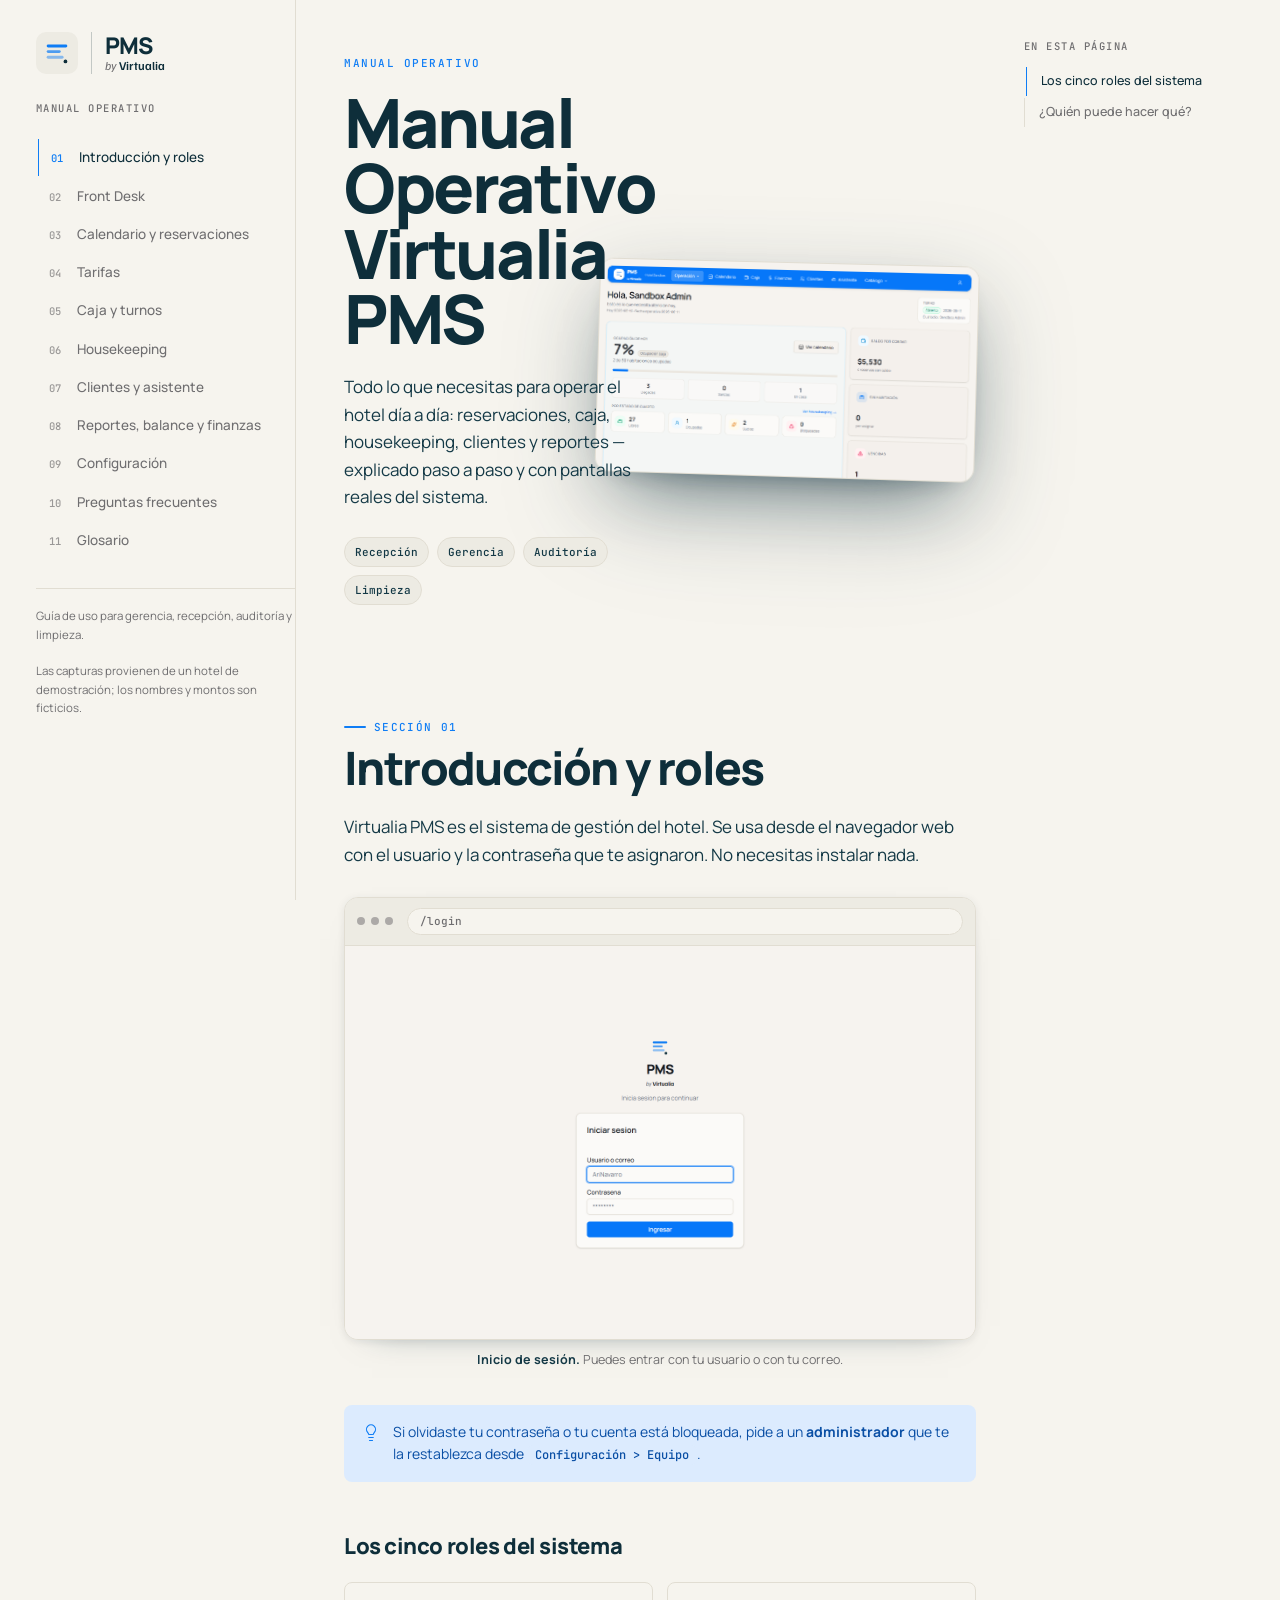
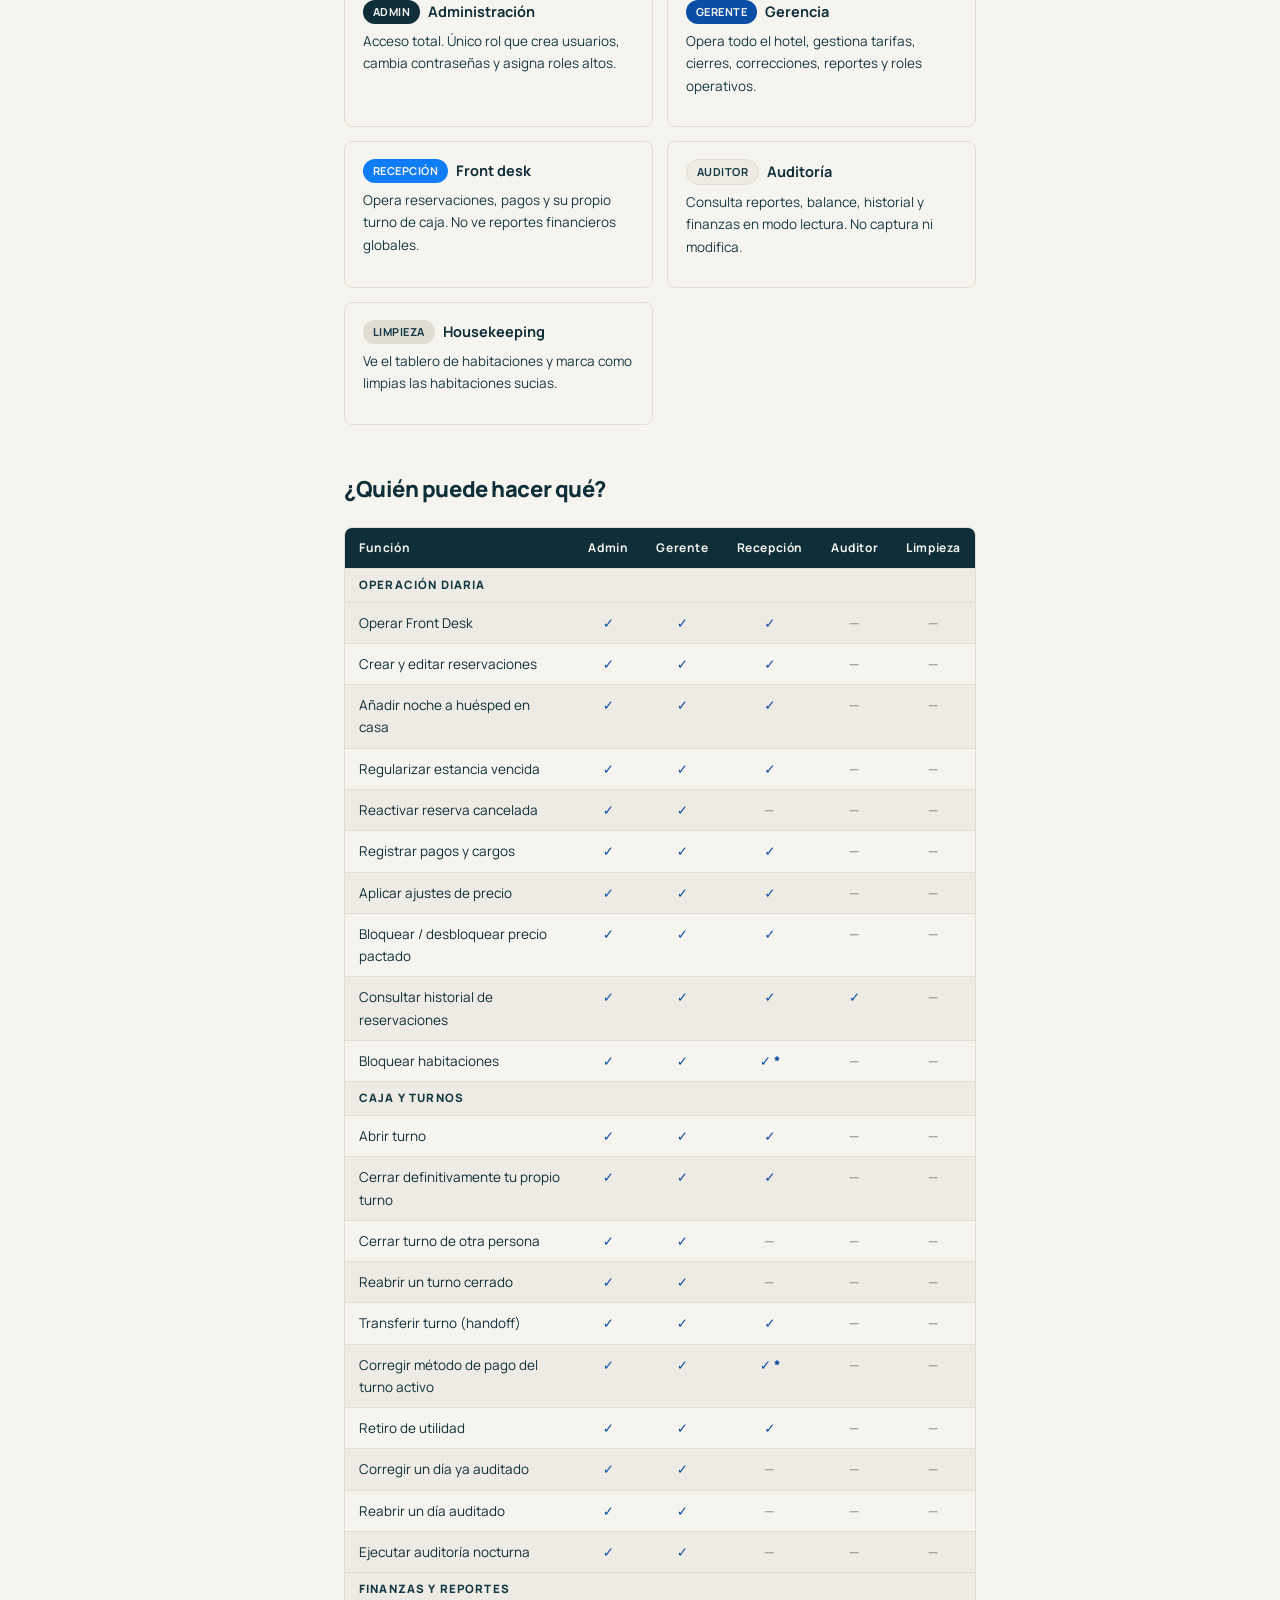
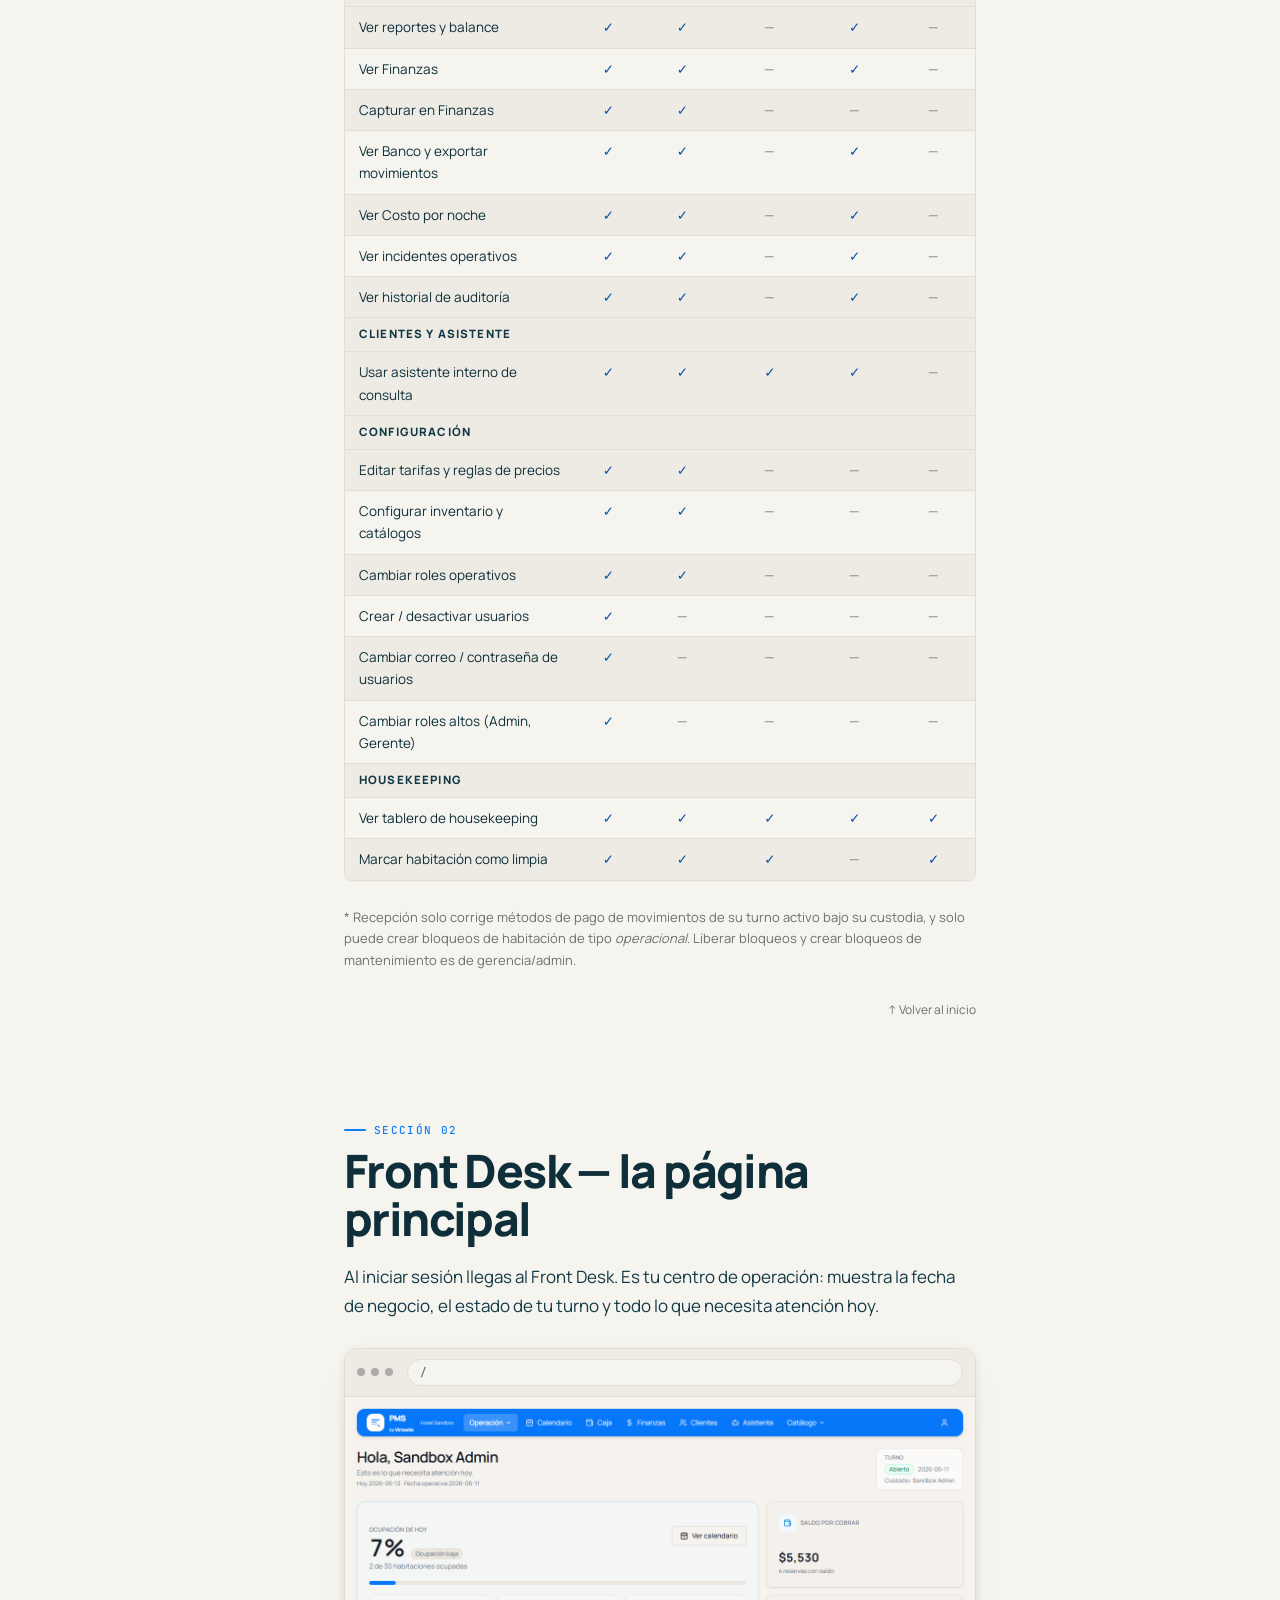
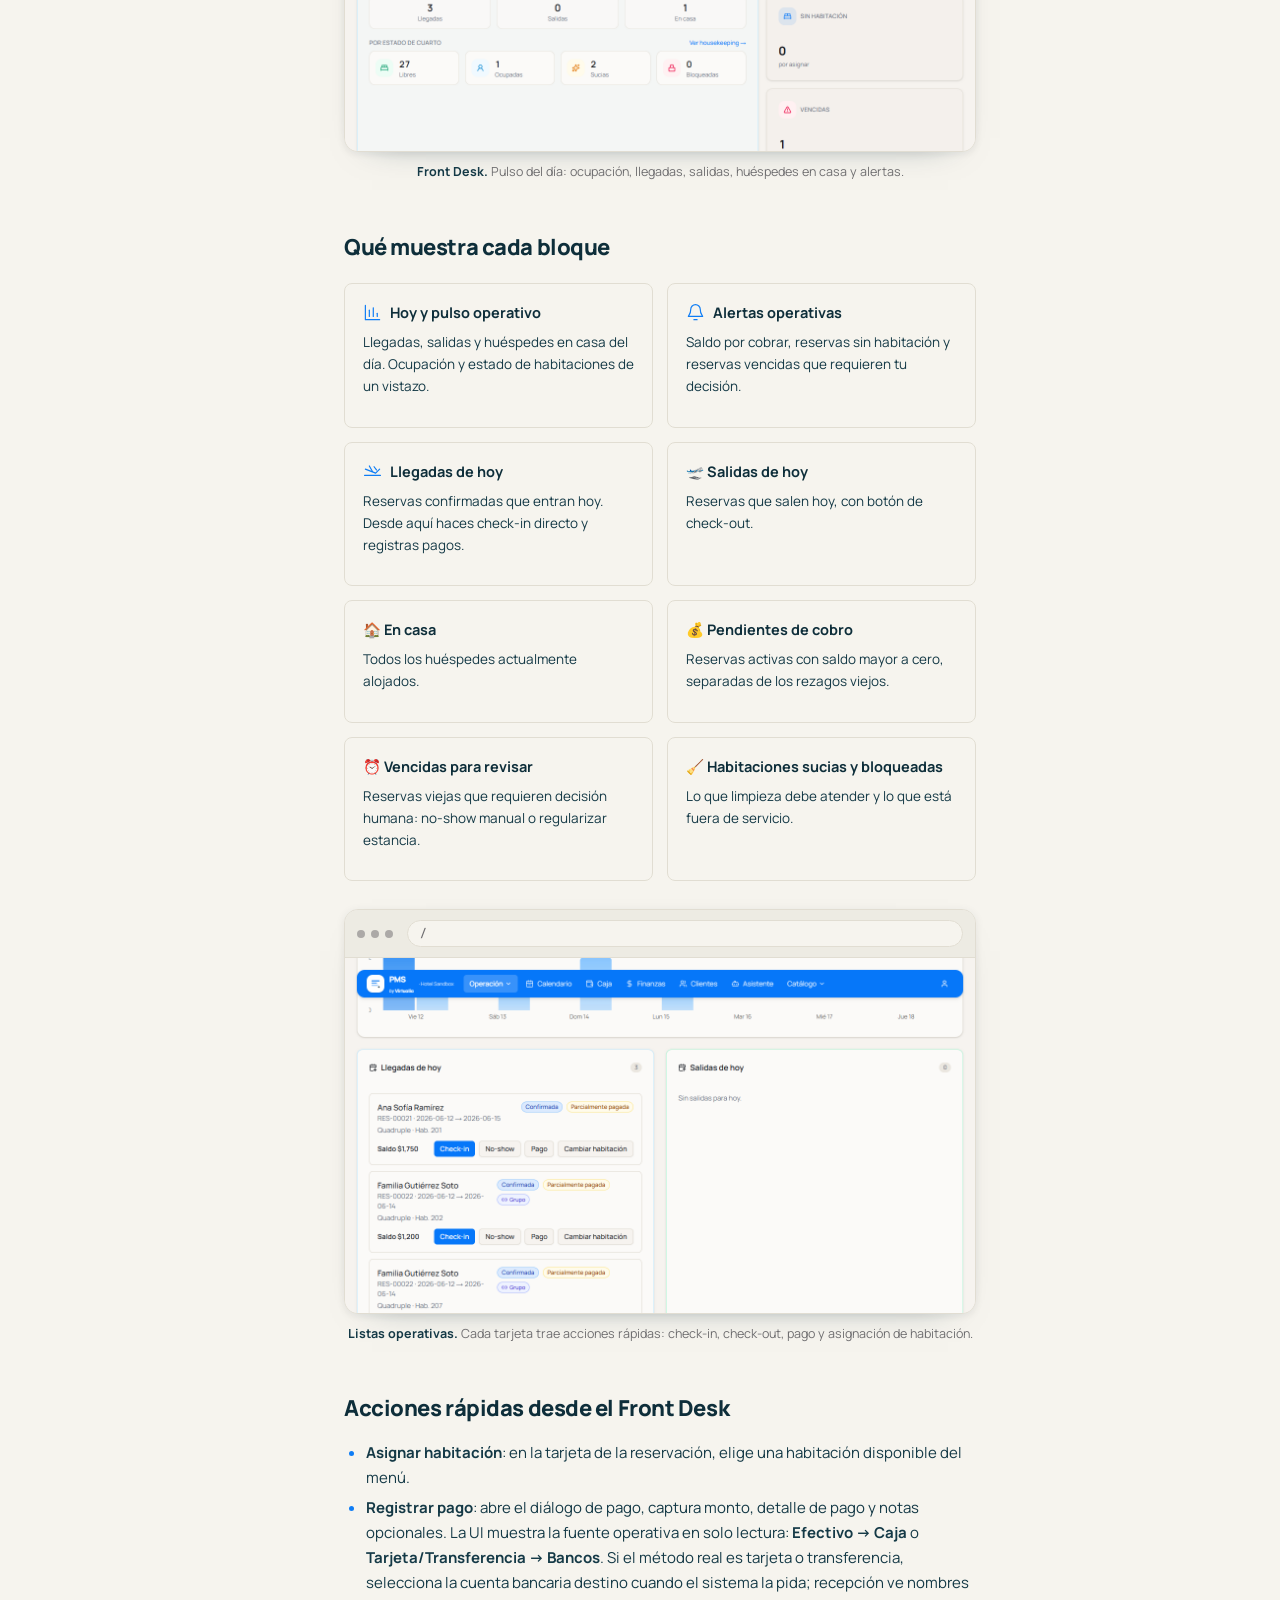
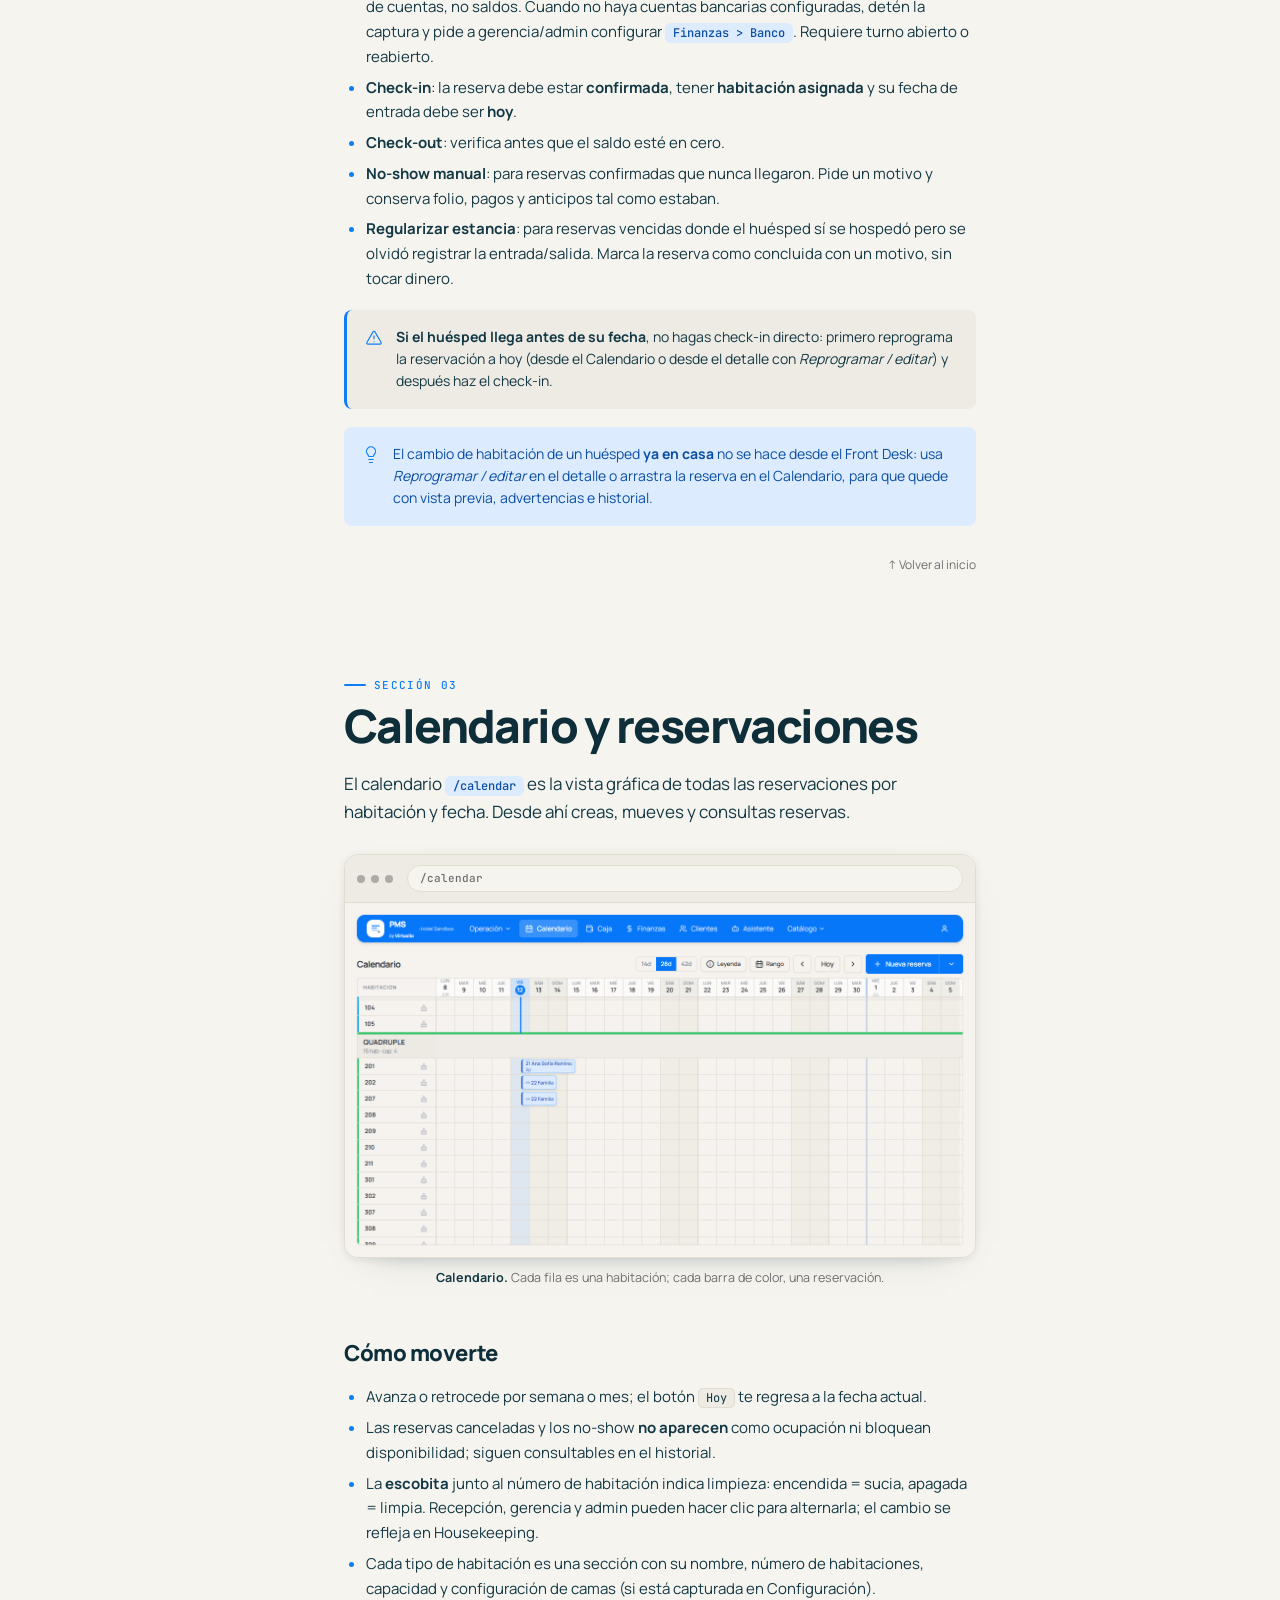
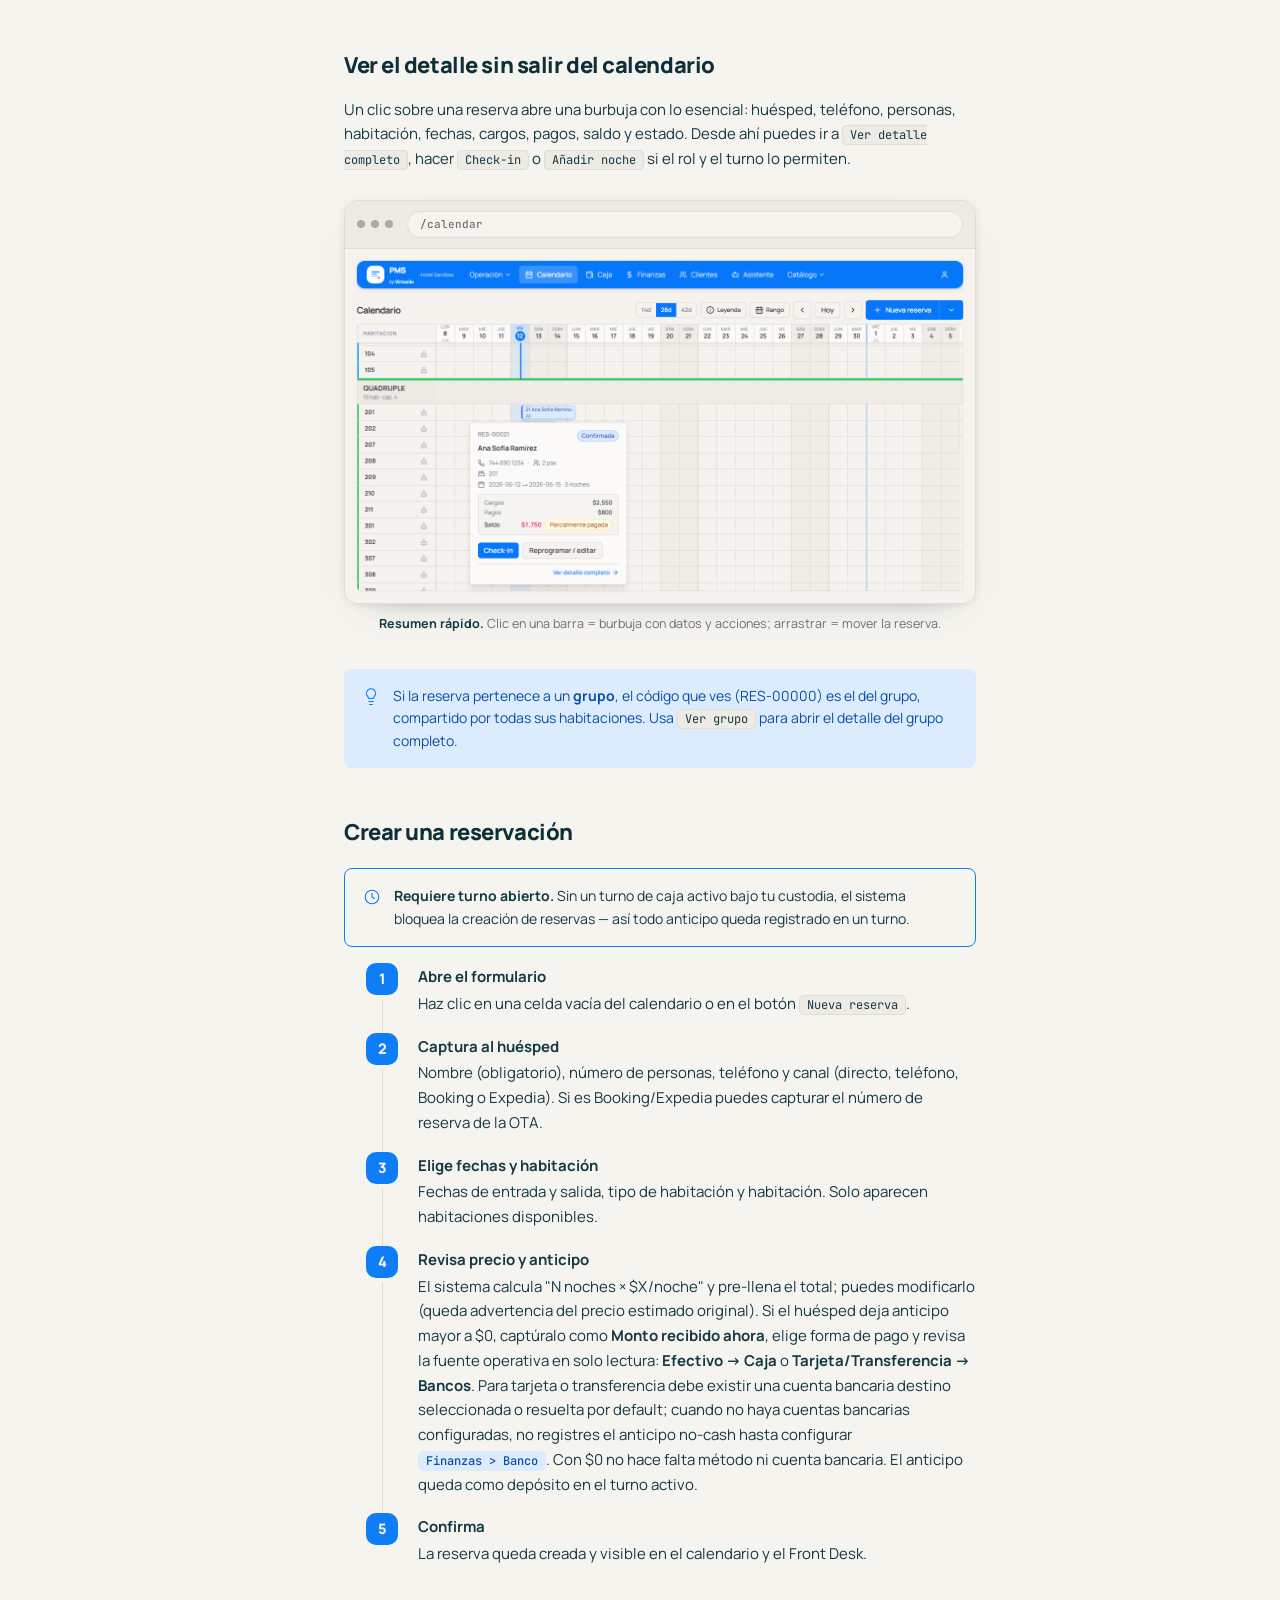
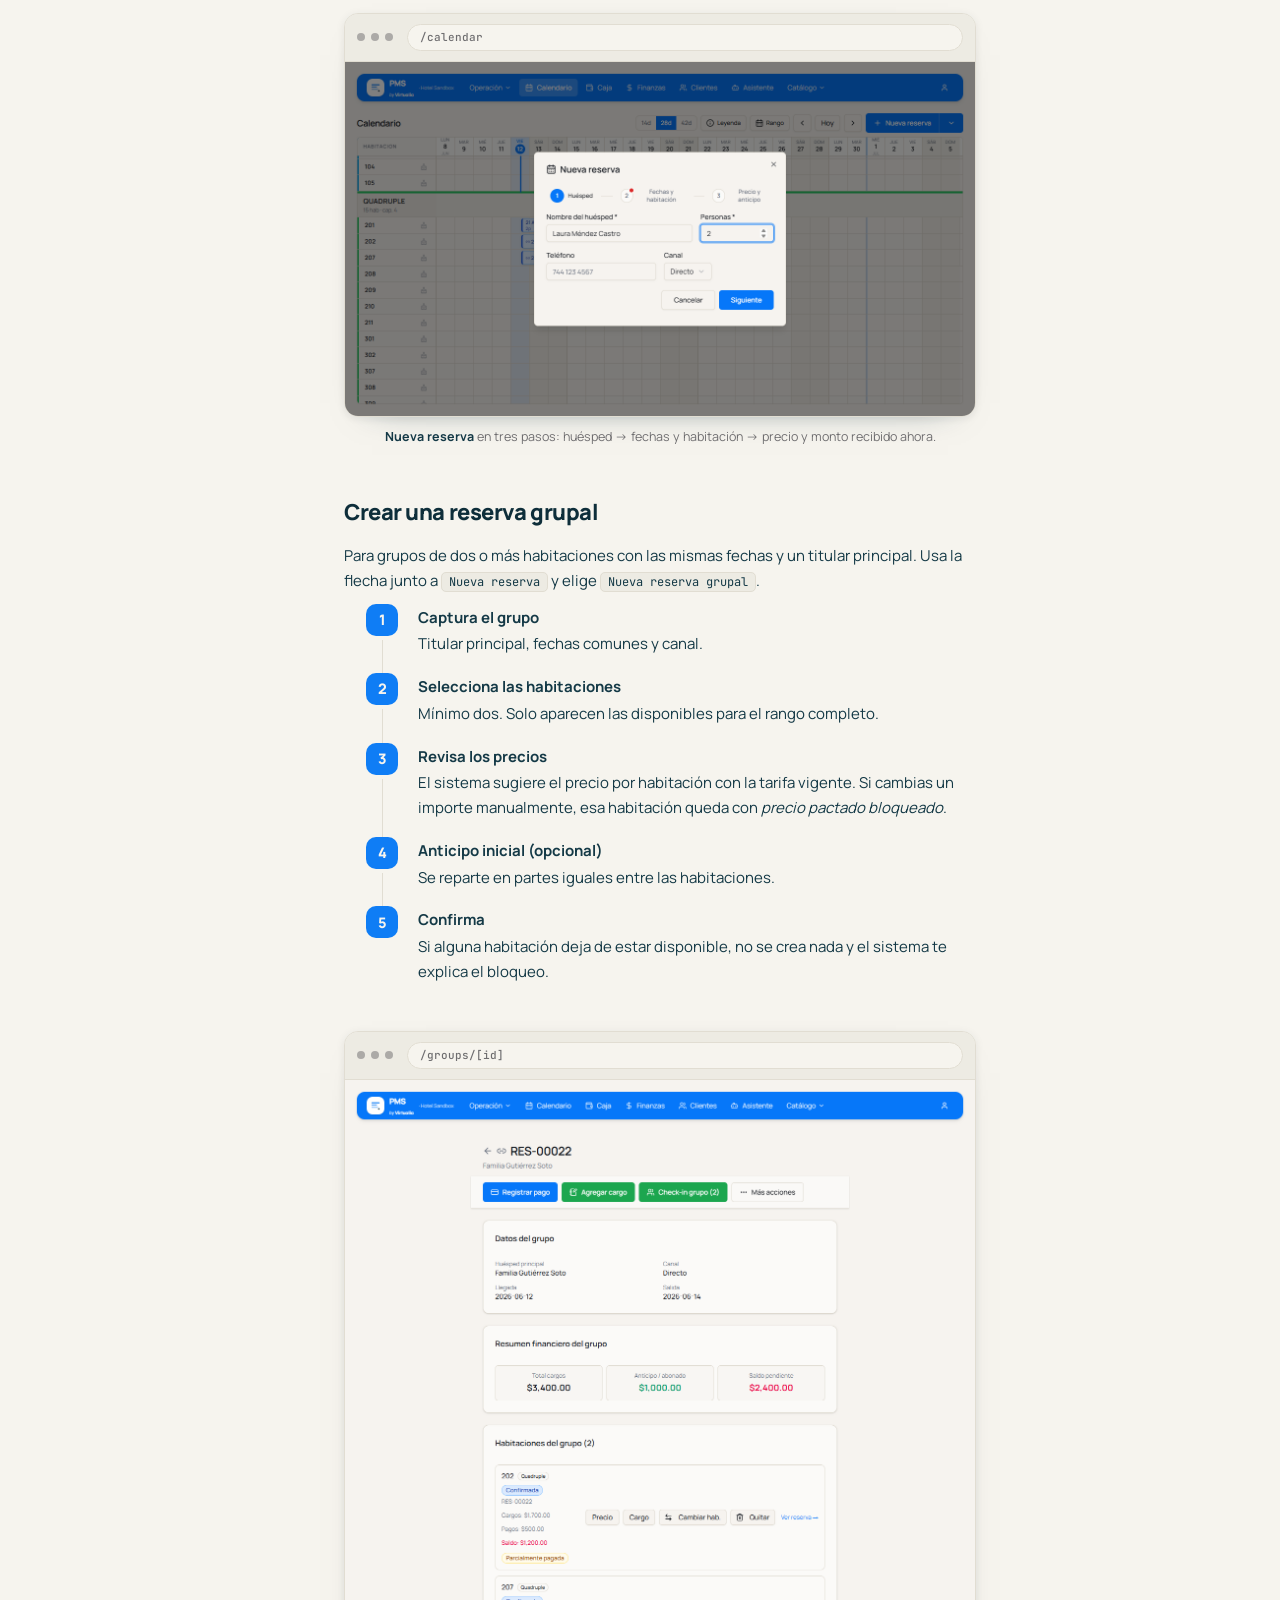
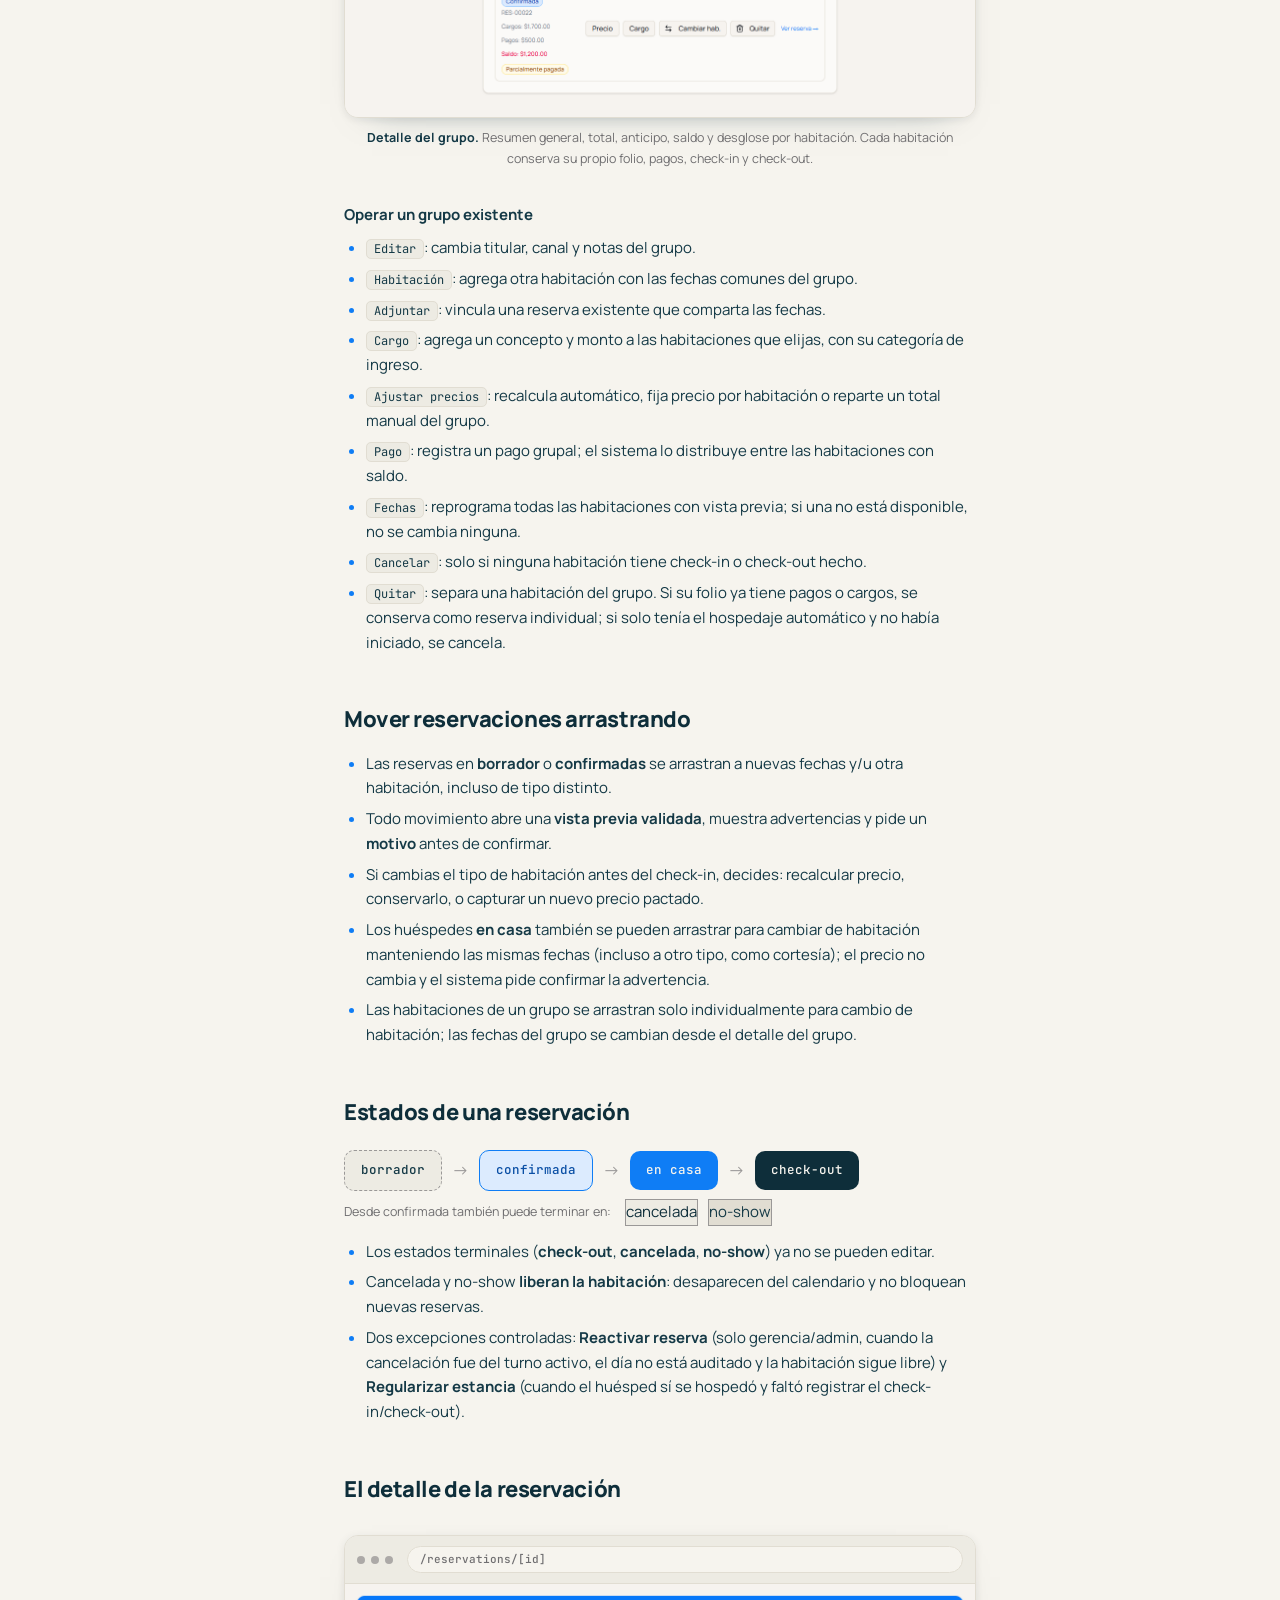
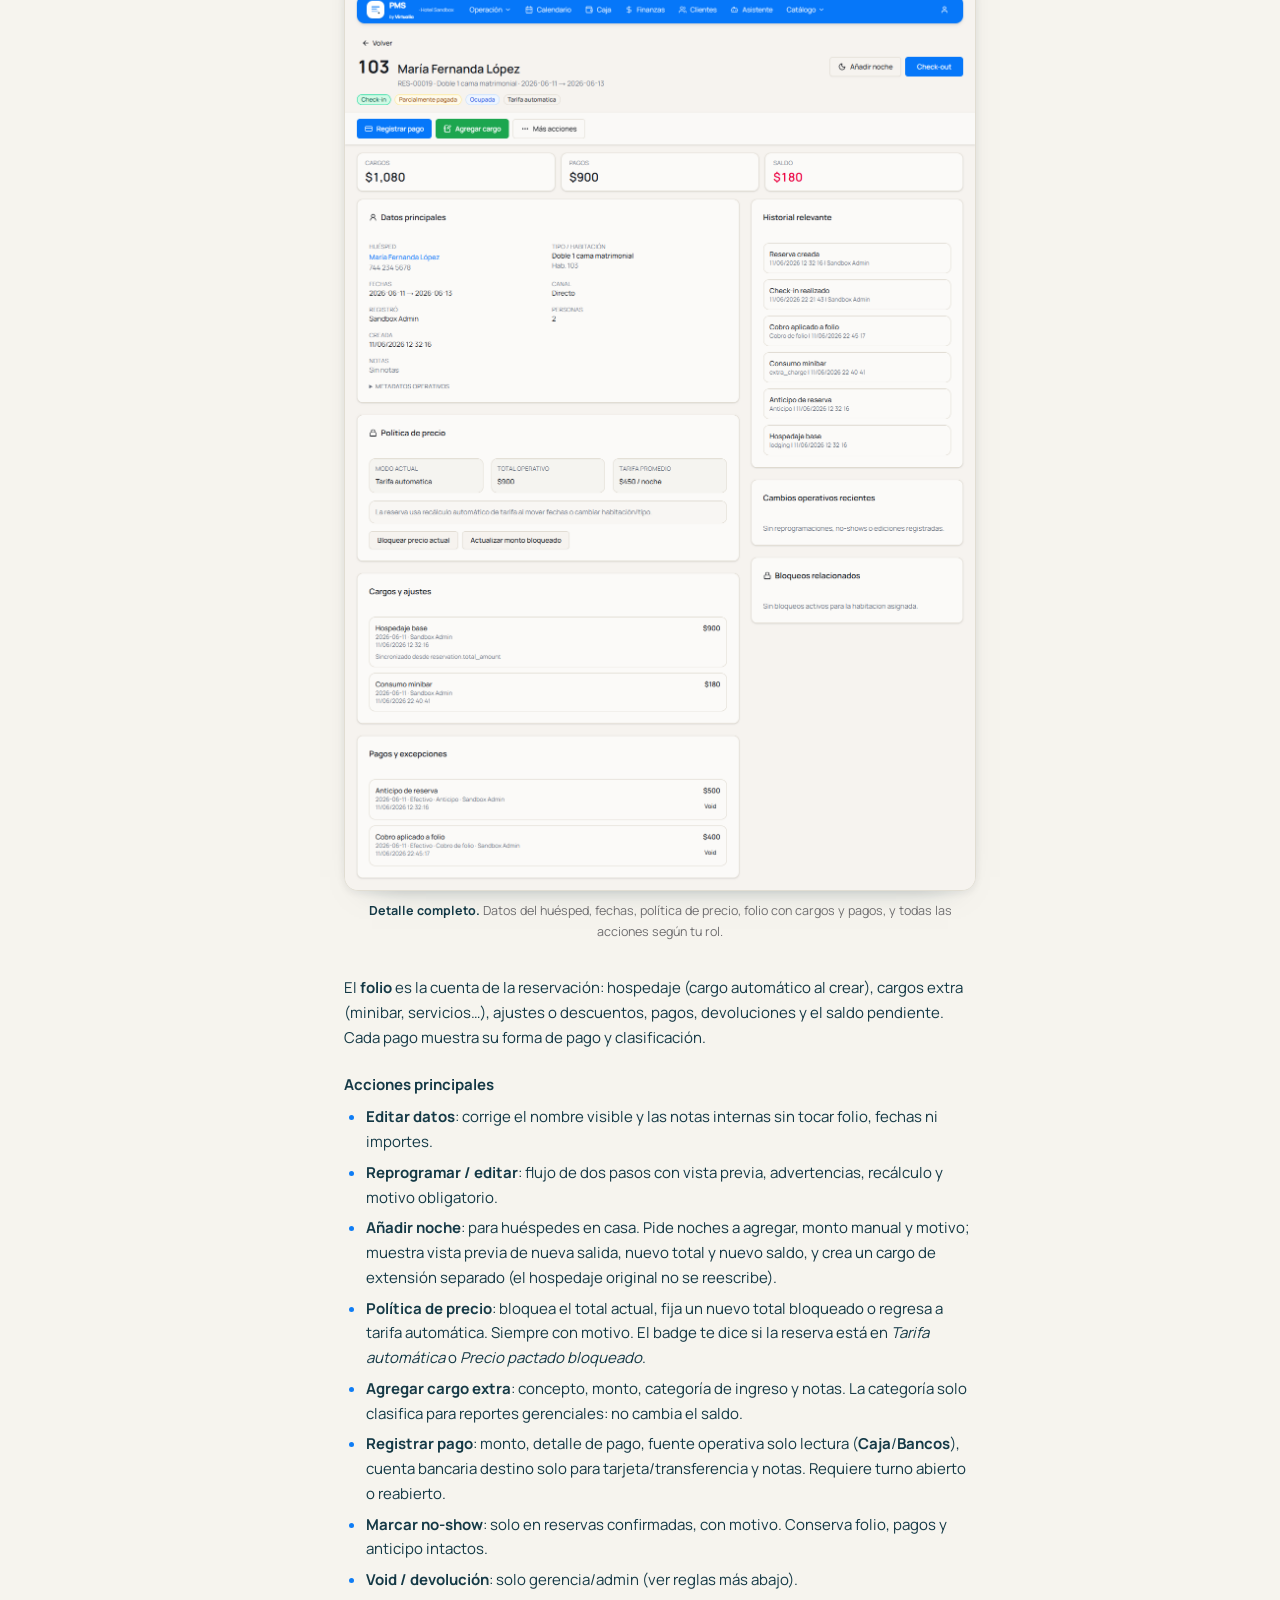
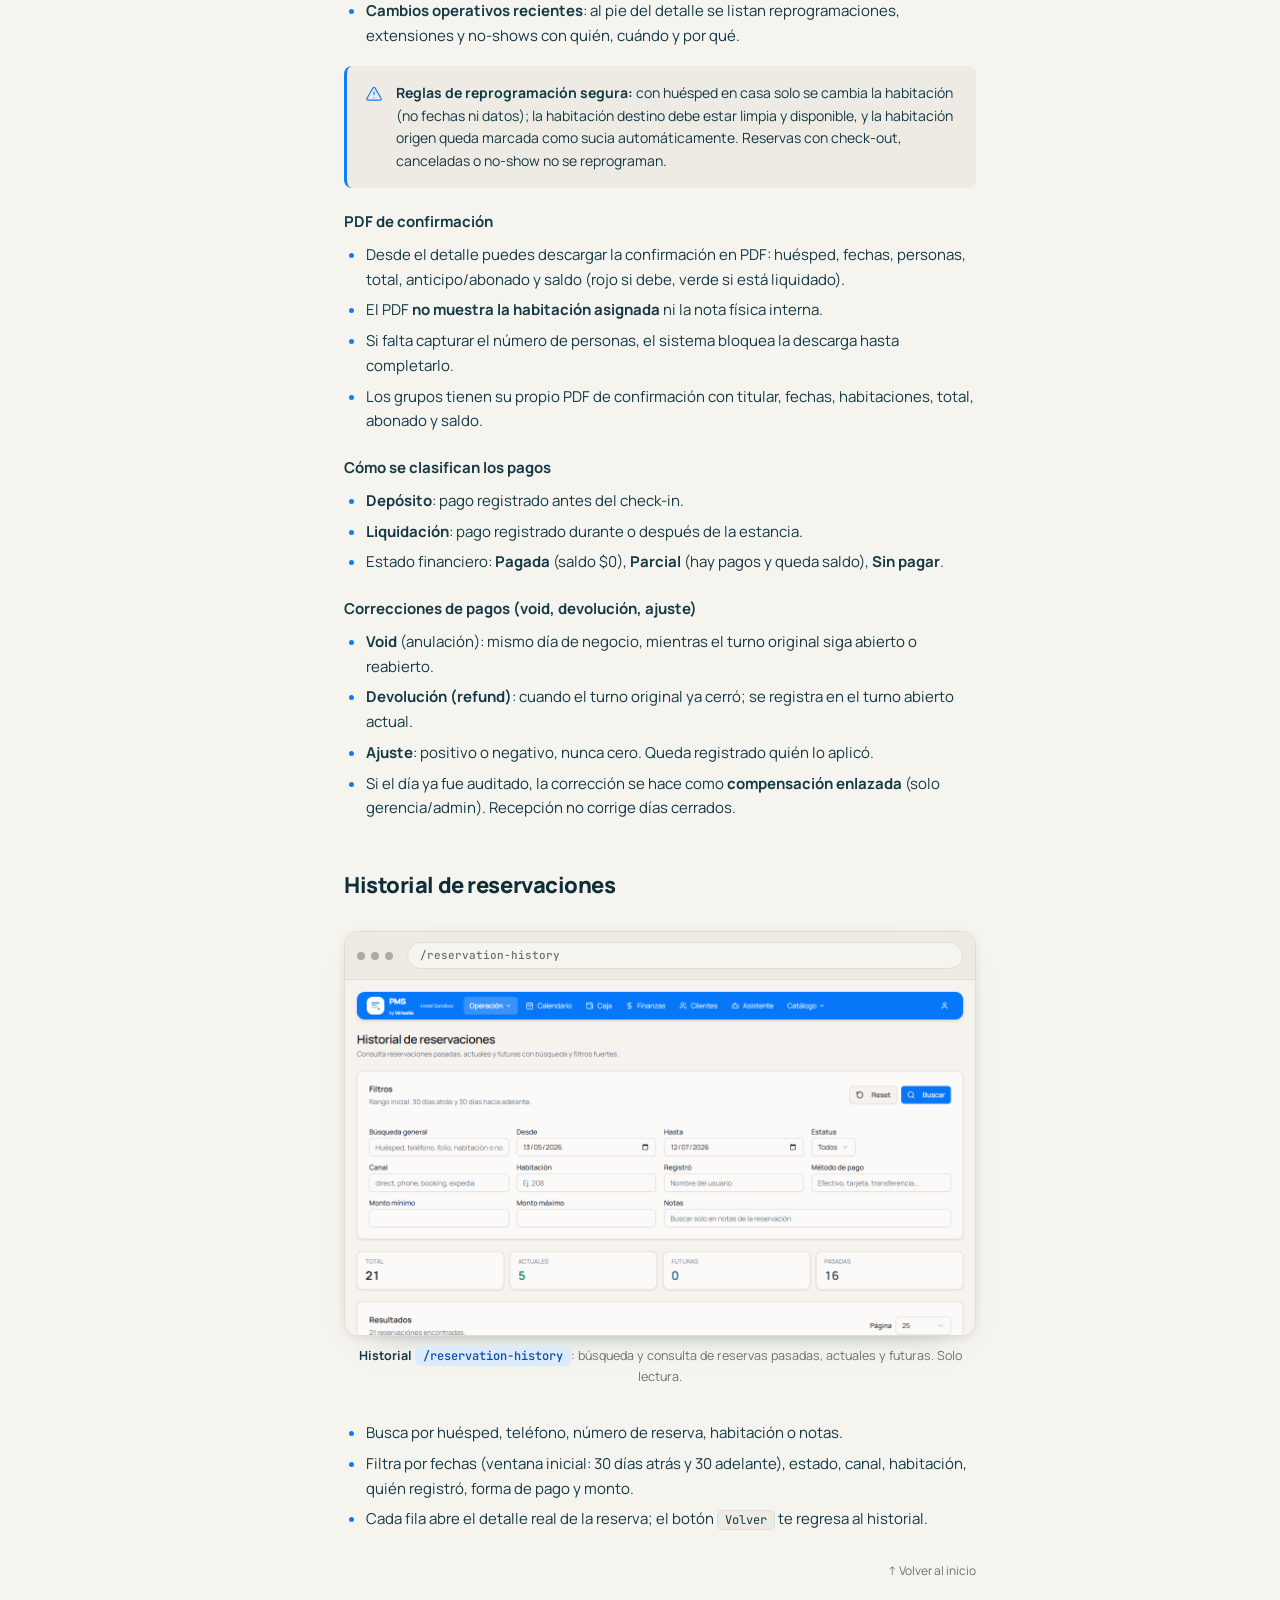
==== commit 58a3ffae: "docs: Sync PMS manual with UI updates" ====
--- a/pms/index.html
+++ b/pms/index.html
@@ -776,7 +776,7 @@
   <h3>Acciones rápidas desde el Front Desk</h3>
   <ul>
     <li><b>Asignar habitación</b>: en la tarjeta de la reservación, elige una habitación disponible del menú.</li>
-    <li><b>Registrar pago</b>: abre el diálogo de pago, captura monto, forma de pago (efectivo, tarjeta de débito/crédito, transferencia, MercadoPago, PayPal…), revisa la cuenta fuente sugerida (<b>Caja</b> o <b>Bancos</b>) y agrega notas si quieres. Requiere turno abierto.</li>
+    <li><b>Registrar pago</b>: abre el diálogo de pago, captura monto, detalle de pago y notas opcionales. La UI muestra la fuente operativa en solo lectura: <b>Efectivo → Caja</b> o <b>Tarjeta/Transferencia → Bancos</b>. Si el método real es tarjeta o transferencia, selecciona la cuenta bancaria destino cuando el sistema la pida; recepción ve nombres de cuentas, no saldos. Cuando no haya cuentas bancarias configuradas, detén la captura y pide a gerencia/admin configurar <span class="route">Finanzas &gt; Banco</span>. Requiere turno abierto o reabierto.</li>
     <li><b>Check-in</b>: la reserva debe estar <b>confirmada</b>, tener <b>habitación asignada</b> y su fecha de entrada debe ser <b>hoy</b>.</li>
     <li><b>Check-out</b>: verifica antes que el saldo esté en cero.</li>
     <li><b>No-show manual</b>: para reservas confirmadas que nunca llegaron. Pide un motivo y conserva folio, pagos y anticipos tal como estaban.</li>
@@ -831,7 +831,7 @@
     <li><b>Abre el formulario</b>Haz clic en una celda vacía del calendario o en el botón <span class="kbd">Nueva reserva</span>.</li>
     <li><b>Captura al huésped</b>Nombre (obligatorio), número de personas, teléfono y canal (directo, teléfono, Booking o Expedia). Si es Booking/Expedia puedes capturar el número de reserva de la OTA.</li>
     <li><b>Elige fechas y habitación</b>Fechas de entrada y salida, tipo de habitación y habitación. Solo aparecen habitaciones disponibles.</li>
-    <li><b>Revisa precio y anticipo</b>El sistema calcula "N noches × $X/noche" y pre-llena el total; puedes modificarlo (queda advertencia del precio estimado original). Si el huésped deja anticipo, captura monto y forma de pago; con $0 no se pide método. El anticipo entra como depósito a tu turno.</li>
+    <li><b>Revisa precio y anticipo</b>El sistema calcula "N noches × $X/noche" y pre-llena el total; puedes modificarlo (queda advertencia del precio estimado original). Si el huésped deja anticipo mayor a $0, captúralo como <b>Monto recibido ahora</b>, elige forma de pago y revisa la fuente operativa en solo lectura: <b>Efectivo → Caja</b> o <b>Tarjeta/Transferencia → Bancos</b>. Para tarjeta o transferencia debe existir una cuenta bancaria destino seleccionada o resuelta por default; cuando no haya cuentas bancarias configuradas, no registres el anticipo no-cash hasta configurar <span class="route">Finanzas &gt; Banco</span>. Con $0 no hace falta método ni cuenta bancaria. El anticipo queda como depósito en el turno activo.</li>
     <li><b>Confirma</b>La reserva queda creada y visible en el calendario y el Front Desk.</li>
   </ol>
 
@@ -840,7 +840,7 @@
       <div class="browser-bar" aria-hidden="true"><span class="browser-dots"><span></span><span></span><span></span></span><span class="browser-url">/calendar</span></div>
       <button type="button" class="shot-link" data-full="img/06-nueva-reserva.png" aria-label="Ampliar captura: Formulario de nueva reserva"><img src="img/06-nueva-reserva.png" alt="Formulario de nueva reserva" /></button>
     </div>
-    <figcaption><b>Nueva reserva</b> en tres pasos: huésped → fechas y habitación → precio y anticipo.</figcaption>
+    <figcaption><b>Nueva reserva</b> en tres pasos: huésped → fechas y habitación → precio y monto recibido ahora.</figcaption>
   </figure>
 
   <h3>Crear una reserva grupal</h3>
@@ -919,7 +919,7 @@
     <li><b>Añadir noche</b>: para huéspedes en casa. Pide noches a agregar, monto manual y motivo; muestra vista previa de nueva salida, nuevo total y nuevo saldo, y crea un cargo de extensión separado (el hospedaje original no se reescribe).</li>
     <li><b>Política de precio</b>: bloquea el total actual, fija un nuevo total bloqueado o regresa a tarifa automática. Siempre con motivo. El badge te dice si la reserva está en <em>Tarifa automática</em> o <em>Precio pactado bloqueado</em>.</li>
     <li><b>Agregar cargo extra</b>: concepto, monto, categoría de ingreso y notas. La categoría solo clasifica para reportes gerenciales: no cambia el saldo.</li>
-    <li><b>Registrar pago</b>: monto, forma de pago, cuenta fuente y notas.</li>
+    <li><b>Registrar pago</b>: monto, detalle de pago, fuente operativa solo lectura (<b>Caja</b>/<b>Bancos</b>), cuenta bancaria destino solo para tarjeta/transferencia y notas. Requiere turno abierto o reabierto.</li>
     <li><b>Marcar no-show</b>: solo en reservas confirmadas, con motivo. Conserva folio, pagos y anticipo intactos.</li>
     <li><b>Void / devolución</b>: solo gerencia/admin (ver reglas más abajo).</li>
     <li><b>Cambios operativos recientes</b>: al pie del detalle se listan reprogramaciones, extensiones y no-shows con quién, cuándo y por qué.</li>
@@ -1033,7 +1033,7 @@
       <div class="browser-bar" aria-hidden="true"><span class="browser-dots"><span></span><span></span><span></span></span><span class="browser-url">/cash-register</span></div>
       <button type="button" class="shot-link" data-full="img/12-caja.png" aria-label="Ampliar captura: Página de caja con turno abierto"><img src="img/12-caja.png" alt="Página de caja con turno abierto" /></button>
     </div>
-    <figcaption><b>Caja y turnos.</b> Turno abierto con el efectivo esperado en vivo. El "contado" queda en $0 hasta que capturas el arqueo en el cierre.</figcaption>
+    <figcaption><b>Caja y turnos.</b> Turno abierto con el efectivo esperado en vivo. El conteo físico se captura al cierre o handoff.</figcaption>
   </figure>
 
   <figure class="shot">
@@ -1046,9 +1046,9 @@
 
   <h3>Abrir turno</h3>
   <ol class="steps">
-    <li><b>Caja y monto</b>Captura el monto de apertura del turno.</li>
-    <li><b>Conteo físico</b>Cuenta el dinero por denominación: billetes de $1000, $500, $200, $100, $50 y $20; monedas de $20, $10, $5, $2, $1 y $0.50. El total del desglose <b>debe coincidir</b> con el monto de apertura o el sistema no te deja abrir.</li>
-    <li><b>Confirmar</b>El sistema asigna la fecha de negocio automáticamente (horario de México). Si el turno anterior fue cerrado, verás su desglose de cierre como referencia.</li>
+    <li><b>Monto declarado</b>Captura el <b>Monto declarado para apertura</b> del turno.</li>
+    <li><b>Conteo físico</b>Ingresa el conteo por denominación, separado en billetes y monedas. Cada tarjeta muestra tipo (<b>Billete</b> o <b>Moneda</b>), botones −/+ para ajustar cantidad, input central y subtotal por fila (<b>cantidad × denominación</b>).</li>
+    <li><b>Confirmar</b>El total del desglose debe coincidir con el monto declarado; si no coincide, el sistema bloquea la apertura. Si el turno anterior fue cerrado, verás el <b>Conteo del cierre anterior</b> como referencia. La fecha de negocio se asigna automáticamente (horario de México).</li>
   </ol>
   <div class="callout info"><svg class="svg-ico" viewBox="0 0 24 24" fill="none" stroke="currentColor" stroke-width="1.5" stroke-linecap="round" stroke-linejoin="round" aria-hidden="true"><path d="M15 14c.2-1.1.8-1.9 1.5-2.8A6 6 0 1 0 7.5 11.2c.7.9 1.3 1.7 1.5 2.8" /><path d="M9 18h6" /><path d="M10 22h4" /><path d="M10 14h4" /></svg><div>Solo puede haber <b>un turno abierto o reabierto por fecha de negocio</b>.</div></div>
 
@@ -1063,10 +1063,10 @@
   <ol class="steps">
     <li><b>Tipo</b>Elige <b>Ingreso</b> (entra dinero a caja) o <b>Egreso</b> (sale dinero).</li>
     <li><b>Monto y método</b>Captura el monto y la forma de pago. En ingresos, elige también la <b>categoría de ingreso</b> (Restaurante, Minibar, Lavandería…).</li>
-    <li><b>Concepto y cuenta</b>Describe el movimiento y confirma de qué cuenta sale o a cuál entra (<b>Caja</b> o <b>Bancos</b>).</li>
+    <li><b>Concepto y fuente</b>Describe el movimiento y confirma la fuente operativa compatible (<b>Caja</b> o <b>Bancos</b>).</li>
   </ol>
   <div class="callout warn"><svg class="svg-ico" viewBox="0 0 24 24" fill="none" stroke="currentColor" stroke-width="1.5" stroke-linecap="round" stroke-linejoin="round" aria-hidden="true"><path d="m21.5 18-8.2-14.2a1.5 1.5 0 0 0-2.6 0L2.5 18a1.5 1.5 0 0 0 1.3 2.2h16.4a1.5 1.5 0 0 0 1.3-2.2Z" /><path d="M12 9v4" /><path d="M12 17h.01" /></svg><div><b>Tarjeta y transferencia no son efectivo físico.</b> Se registran y aparecen en reportes igual que el efectivo, pero no entran ni salen de la gaveta: no alteran el efectivo esperado del arqueo.</div></div>
-  <div class="callout info"><svg class="svg-ico" viewBox="0 0 24 24" fill="none" stroke="currentColor" stroke-width="1.5" stroke-linecap="round" stroke-linejoin="round" aria-hidden="true"><path d="M15 14c.2-1.1.8-1.9 1.5-2.8A6 6 0 1 0 7.5 11.2c.7.9 1.3 1.7 1.5 2.8" /><path d="M9 18h6" /><path d="M10 22h4" /><path d="M10 14h4" /></svg><div><b>Cuenta contable vs. cuenta fuente:</b> la cuenta contable clasifica el <em>concepto</em> del movimiento; la cuenta fuente dice <em>de dónde sale o a dónde entra</em> el dinero (solo Caja o Bancos). En ingresos manuales, la granularidad (Restaurante, Minibar, Late checkout…) va en la <b>categoría de ingreso</b>, que no modifica caja ni saldos.</div></div>
+  <div class="callout info"><svg class="svg-ico" viewBox="0 0 24 24" fill="none" stroke="currentColor" stroke-width="1.5" stroke-linecap="round" stroke-linejoin="round" aria-hidden="true"><path d="M15 14c.2-1.1.8-1.9 1.5-2.8A6 6 0 1 0 7.5 11.2c.7.9 1.3 1.7 1.5 2.8" /><path d="M9 18h6" /><path d="M10 22h4" /><path d="M10 14h4" /></svg><div><b>Cuenta contable vs. fuente operativa:</b> la cuenta contable clasifica el <em>concepto</em> del movimiento; la fuente operativa indica si el dinero entra o sale por <b>Caja</b> o <b>Bancos</b>. En ingresos manuales, la granularidad (Restaurante, Minibar, Late checkout…) va en la <b>categoría de ingreso</b>, que no modifica caja ni saldos.</div></div>
 
   <h3>Cancelar un movimiento manual del turno</h3>
   <ul>
@@ -1080,11 +1080,11 @@
   <p>Úsalo cuando el monto y la reserva son correctos pero la forma de pago fue otra. Ejemplo: capturaste un anticipo como efectivo y en realidad fue transferencia.</p>
   <ol class="steps">
     <li><b>Ubica el movimiento</b>En Caja, botón <span class="kbd">Corregir método</span> sobre el movimiento del turno actual.</li>
-    <li><b>Revisa y corrige</b>El sistema muestra el método actual y sugiere la cuenta compatible: Caja para efectivo, Bancos para tarjeta/transferencia. Si Banco está habilitado y el nuevo método es tarjeta o transferencia, selecciona la cuenta bancaria destino.</li>
+    <li><b>Revisa y corrige</b>El sistema muestra el método actual y resuelve la fuente operativa compatible: Caja para efectivo, Bancos para tarjeta/transferencia. Si el nuevo método es tarjeta o transferencia, selecciona la cuenta bancaria destino; si no hay cuentas bancarias configuradas, detén la corrección y configura <span class="route">Finanzas &gt; Banco</span> antes de guardar un movimiento no-cash.</li>
     <li><b>Motivo y confirmación</b>El motivo es obligatorio y todo queda en auditoría.</li>
   </ol>
   <ul>
-    <li>Solo cambia método, detalle y cuenta fuente — nunca monto, concepto, reserva, turno ni fecha.</li>
+    <li>Solo cambia método, detalle y fuente operativa — nunca monto, concepto, reserva, turno ni fecha.</li>
     <li>Recepción corrige solo movimientos de su turno bajo su custodia; gerencia/admin pueden corregir los del turno activo aunque no sean custodios.</li>
     <li>Al pasar de efectivo a tarjeta/transferencia, el movimiento sale del efectivo esperado del arqueo.</li>
     <li>Si el turno cerró, está en handoff, el día fue auditado o el movimiento ya tiene una excepción, la corrección se bloquea.</li>
@@ -1096,25 +1096,26 @@
       <div class="browser-bar" aria-hidden="true"><span class="browser-dots"><span></span><span></span><span></span></span><span class="browser-url">/cash-register</span></div>
       <button type="button" class="shot-link" data-full="img/14-caja-cierre.png" aria-label="Ampliar captura: Diálogo de cierre de turno con arqueo"><img src="img/14-caja-cierre.png" alt="Diálogo de cierre de turno con arqueo" /></button>
     </div>
-    <figcaption><b>Cierre con arqueo.</b> El total contado se calcula desde el desglose de billetes y monedas.</figcaption>
+    <figcaption><b>Cierre con arqueo.</b> La pantalla muestra Esperado por sistema, Conteo físico y Diferencia mientras capturas billetes y monedas.</figcaption>
   </figure>
   <ol class="steps">
-    <li><b>Cuenta el efectivo físico</b>Y captura el arqueo por billetes y monedas; el total se calcula solo.</li>
+    <li><b>Cuenta el efectivo físico</b>Captura el arqueo por billetes y monedas; el <b>Conteo físico</b> se calcula desde ese desglose.</li>
     <li><b>Folios físicos</b>Captura folio inicial y final de las hojas usadas en el turno.</li>
-    <li><b>Revisa el cálculo</b><b>Esperado</b> = apertura + ingresos en efectivo − egresos operativos en efectivo − retiros de utilidad − devoluciones en efectivo. <b>Diferencia</b> = contado − esperado.</li>
-    <li><b>Elige el destino</b><b>Cerrado</b> definitivo, o <b>handoff pendiente</b> seleccionando al usuario que recibirá el turno.</li>
-    <li><b>Confirma</b>Si hay diferencia, queda registrada para revisión.</li>
+    <li><b>Revisa el cálculo</b>La pantalla muestra <b>Esperado por sistema</b>, <b>Conteo físico</b> y <b>Diferencia</b>. <b>Esperado</b> = apertura + ingresos en efectivo − egresos operativos en efectivo − retiros de utilidad − reembolsos en efectivo. <b>Diferencia</b> = conteo físico − esperado.</li>
+    <li><b>Elige el destino</b>Selecciona <b>Cerrado</b> definitivo o <b>Handoff de turno</b>. Si haces handoff, debes elegir el usuario destino antes de confirmar.</li>
+    <li><b>Confirma</b>Para cierre definitivo, usa <span class="kbd">Confirmar cierre definitivo</span>. Si hay diferencia, captura motivo obligatorio; el cierre deja el recibo del conteo y la diferencia auditados.</li>
   </ol>
   <ul>
     <li>Recepción puede hacer el cierre definitivo solo de su propio turno; gerencia/admin pueden cerrar turnos ajenos.</li>
     <li>Los pagos con tarjeta y transferencia sí aparecen en el corte y los reportes por método, pero solo el <b>efectivo</b> altera el esperado del arqueo.</li>
   </ul>
 
-  <h3>Handoff: transferir el turno</h3>
-  <ul>
-    <li>Transfiere la responsabilidad del turno sin cerrarlo. Siempre es <b>designado</b>: eliges al usuario destino.</li>
-    <li>También pide el arqueo por denominaciones, que debe cuadrar con el contado.</li>
-    <li>Mientras el turno está en <b>handoff pendiente</b>, nadie puede registrar pagos ni movimientos.</li>
+  <h3>Handoff de turno</h3>
+  <ul>
+    <li>Transfiere la responsabilidad del turno sin cerrarlo. Siempre es <b>designado</b>: debes seleccionar el usuario destino antes de confirmar.</li>
+    <li>También pide el arqueo por denominaciones; el total calculado debe coincidir con el conteo físico enviado al servidor o el sistema bloquea la operación.</li>
+    <li>La confirmación funciona como <b>recibo de custodia</b>: muestra fecha de negocio, esperado por sistema, monto transferido, diferencia, folios físicos y usuario destino. En el resumen, el conteo físico se etiqueta como <b>Monto transferido</b>.</li>
+    <li>Mientras el turno está en <b>handoff pendiente</b>, nadie puede registrar pagos, cargos ni movimientos.</li>
     <li>Solo el usuario destino (o gerencia/admin) puede aceptar; al aceptar, el turno vuelve a estar abierto con el nuevo custodio registrado.</li>
   </ul>
 
@@ -1135,7 +1136,7 @@
   </ul>
 
   <h3>Gastos pagados desde el banco (sin pasar por caja)</h3>
-  <div class="callout perm"><svg class="svg-ico" viewBox="0 0 24 24" fill="none" stroke="currentColor" stroke-width="1.5" stroke-linecap="round" stroke-linejoin="round" aria-hidden="true"><rect width="14" height="10" x="5" y="11" rx="2" /><path d="M8 11V7a4 4 0 0 1 8 0v4" /></svg><div>Solo <b>gerencia/admin</b>. Cuando se paga un gasto directamente desde la cuenta bancaria de la empresa, se registra en <span class="route">Finanzas &gt; Banco</span> — nunca por caja. No requiere turno, siempre usa cuenta fuente Bancos y no toca el efectivo esperado del cajero. El flujo antiguo de "egresos bancarios" quedó bloqueado; si Banco aún no está habilitado para captura en tu hotel, detén el registro y coordina con gerencia.</div></div>
+  <div class="callout perm"><svg class="svg-ico" viewBox="0 0 24 24" fill="none" stroke="currentColor" stroke-width="1.5" stroke-linecap="round" stroke-linejoin="round" aria-hidden="true"><rect width="14" height="10" x="5" y="11" rx="2" /><path d="M8 11V7a4 4 0 0 1 8 0v4" /></svg><div>Solo <b>gerencia/admin</b>. Cuando se paga un gasto directamente desde la cuenta bancaria de la empresa, se registra en <span class="route">Finanzas &gt; Banco</span> — nunca por caja. No requiere turno, siempre usa fuente operativa Bancos y no toca el efectivo esperado del cajero. El flujo antiguo de "egresos bancarios" quedó bloqueado; si Banco aún no está habilitado para captura en tu hotel, detén el registro y coordina con gerencia.</div></div>
   <div class="toplink"><a href="#top">↑ Volver al inicio</a></div>
 </section>
 
@@ -1245,8 +1246,8 @@
 
   <div class="cards">
     <div class="card"><b class="t">📈 Resumen financiero</b><p>KPIs y gráfica del periodo. Si Banco está disponible, muestra una banda con total banco, efectivo operativo y liquidez total.</p></div>
-    <div class="card"><b class="t">📋 Transacciones</b><p>Todos los movimientos con filtros por fecha, método, cuenta fuente y búsqueda libre. Exporta a CSV.</p></div>
-    <div class="card"><b class="t"><svg class="svg-ico" viewBox="0 0 24 24" fill="none" stroke="currentColor" stroke-width="1.5" stroke-linecap="round" stroke-linejoin="round" aria-hidden="true"><circle cx="12" cy="12" r="9" /><path d="M12 7v5l3 2" /></svg>Resumen de turnos</b><p>Por fecha: apertura, cierre, ingresos, egresos, esperado, contado, diferencia y encargado del turno.</p></div>
+    <div class="card"><b class="t">📋 Transacciones</b><p>Todos los movimientos con filtros por fecha, método, fuente operativa y búsqueda libre. Exporta a CSV.</p></div>
+    <div class="card"><b class="t"><svg class="svg-ico" viewBox="0 0 24 24" fill="none" stroke="currentColor" stroke-width="1.5" stroke-linecap="round" stroke-linejoin="round" aria-hidden="true"><circle cx="12" cy="12" r="9" /><path d="M12 7v5l3 2" /></svg>Resumen de turnos</b><p>Por fecha: apertura, cierre, ingresos, egresos, esperado por sistema, conteo físico, diferencia y encargado del turno.</p></div>
     <div class="card"><b class="t">💳 Cuentas por cobrar</b><p>Reservas con saldo pendiente y la acción sugerida según su etapa (cobrar antes de llegada, liquidar antes de salida…).</p></div>
     <div class="card"><b class="t"><svg class="svg-ico" viewBox="0 0 24 24" fill="none" stroke="currentColor" stroke-width="1.5" stroke-linecap="round" stroke-linejoin="round" aria-hidden="true"><path d="M12 3a6.8 6.8 0 0 0 8 8 8 8 0 1 1-8-8Z" /></svg>Cierres diarios</b><p>Resultado de cada auditoría nocturna: ocupación, llegadas, no-shows, ingresos, neto y quién cerró.</p></div>
     <div class="card"><b class="t"><svg class="svg-ico" viewBox="0 0 24 24" fill="none" stroke="currentColor" stroke-width="1.5" stroke-linecap="round" stroke-linejoin="round" aria-hidden="true"><circle cx="6" cy="6" r="3" /><circle cx="6" cy="18" r="3" /><path d="M20 4 8.1 15.9" /><path d="M14.5 14.5 20 20" /><path d="M8.1 8.1 12 12" /></svg>Corte por turno</b><p>El corte detallado para reemplazar el Excel operativo, exportable a XLSX.</p></div>
@@ -1258,7 +1259,7 @@
       <div class="browser-bar" aria-hidden="true"><span class="browser-dots"><span></span><span></span><span></span></span><span class="browser-url">/reports?tab=transactions</span></div>
       <button type="button" class="shot-link" data-full="img/19-reportes-transacciones.png" aria-label="Ampliar captura: Pestaña de transacciones"><img src="img/19-reportes-transacciones.png" alt="Pestaña de transacciones" /></button>
     </div>
-    <figcaption><b>Transacciones.</b> Cada movimiento muestra concepto, reserva, categoría, método, cuenta fuente, impacto en efectivo y usuario.</figcaption>
+    <figcaption><b>Transacciones.</b> Cada movimiento muestra concepto, reserva, categoría, método, fuente operativa, impacto en efectivo y usuario.</figcaption>
   </figure>
 
   <h4>Corte por turno</h4>
@@ -1271,7 +1272,7 @@
   </figure>
   <ul>
     <li>Modo <b>Por turno</b> (un turno exacto) o <b>Por día operativo</b> (todos los turnos de la misma fecha de negocio).</li>
-    <li><b>Esperado</b> y <b>Contado</b> son solo efectivo; tarjeta y transferencia se ven en el flujo sin inflar el efectivo.</li>
+    <li><b>Esperado por sistema</b> y <b>Conteo físico</b> son solo efectivo; tarjeta y transferencia se ven en el flujo sin inflar el efectivo.</li>
     <li>Los movimientos históricos o fuera de turno aparecen en un bloque separado para no confundirse con la caja del cajero.</li>
     <li>Exportable a <b>XLSX</b> para compartir o archivar.</li>
   </ul>
@@ -1290,13 +1291,13 @@
       <div class="browser-bar" aria-hidden="true"><span class="browser-dots"><span></span><span></span><span></span></span><span class="browser-url">/balance</span></div>
       <button type="button" class="shot-link" data-full="img/21-balance.png" aria-label="Ampliar captura: Balance"><img src="img/21-balance.png" alt="Balance" /></button>
     </div>
-    <figcaption><b>Balance.</b> Flujo neto del periodo al frente, columnas de ingresos y egresos, y resumen por método y cuenta fuente.</figcaption>
+    <figcaption><b>Balance.</b> Flujo neto del periodo al frente, columnas de ingresos y egresos, y resumen por método y fuente operativa.</figcaption>
   </figure>
   <ul>
     <li>Doble vista: <b>Folios</b> (hospedaje, extras, ajustes) y <b>Transacciones</b> (flujo de dinero).</li>
     <li>La tarjeta <b>Flujo neto</b> es lo primero que ves: verde si es positivo, rojo si es negativo.</li>
     <li>Chips de INGRESOS y EGRESOS con el desglose por línea (hospedaje, extras, anticipos, cobros, ingresos manuales, egresos operativos, retiros, devoluciones).</li>
-    <li>Filtros por rubro, cuenta, método, cuenta fuente, con/sin turno y búsqueda. El periodo (Desde/Hasta) es el filtro global compartido de Finanzas.</li>
+    <li>Filtros por rubro, cuenta, método, fuente operativa, con/sin turno y búsqueda. El periodo (Desde/Hasta) es el filtro global compartido de Finanzas.</li>
     <li>Exporta a CSV/XLSX con el periodo y filtros visibles.</li>
   </ul>
 
@@ -1414,17 +1415,17 @@
 
   <details class="faq"><summary>No puedo crear una reservación</summary><div class="a"><p>Verifica que haya un turno operativo <b>bajo tu custodia</b> en Caja. Si el turno está en handoff pendiente, pertenece a otro usuario o no hay turno activo, el sistema bloquea la creación. Así todo movimiento (incluyendo anticipos) queda registrado en un turno.</p></div></details>
 
-  <details class="faq"><summary>No puedo registrar un pago, cargo o movimiento de caja</summary><div class="a"><p>Misma causa: necesitas un turno abierto o reabierto bajo tu custodia. Revisa la página de Caja.</p></div></details>
+  <details class="faq"><summary>No puedo registrar un pago, cargo o movimiento de caja</summary><div class="a"><p>Misma causa: necesitas un turno abierto o reabierto bajo tu custodia. Si el pago es con tarjeta o transferencia, también debe existir una cuenta bancaria destino configurada o resuelta por default en Finanzas &gt; Banco.</p></div></details>
 
   <details class="faq"><summary>No puedo hacer check-in</summary><div class="a"><p>La reserva debe estar <b>confirmada</b>, tener <b>habitación asignada</b> y su fecha de entrada debe ser <b>hoy</b>. Si el huésped llegó antes, primero mueve la reserva a hoy (Calendario o Reprogramar) y luego haz check-in.</p></div></details>
 
-  <details class="faq"><summary>No puedo aceptar un handoff</summary><div class="a"><p>Solo el usuario designado como destino del handoff (o gerencia/admin) puede tomar la custodia del turno pendiente.</p></div></details>
+  <details class="faq"><summary>No puedo aceptar un handoff</summary><div class="a"><p>Solo el usuario designado como destino del Handoff de turno (o gerencia/admin) puede tomar la custodia del turno pendiente.</p></div></details>
 
   <details class="faq"><summary>No puedo cerrar definitivamente mi turno</summary><div class="a"><p>Recepción solo cierra el turno que está bajo su custodia actual. Si el turno es de otra persona o sigue en handoff pendiente, primero debe aceptarse o regularizarse.</p></div></details>
 
   <details class="faq"><summary>Registré algo con tarjeta o transferencia y no veo efectivo extra en el cierre</summary><div class="a"><p>Es correcto. Tarjeta y transferencia cuentan en folios, transacciones, balance y reportes por método, pero <b>no aumentan el efectivo esperado</b> del arqueo: ese dinero no está en la gaveta.</p></div></details>
 
-  <details class="faq"><summary>Capturé un anticipo como efectivo, pero en realidad fue transferencia</summary><div class="a"><p>Si el turno sigue abierto y bajo tu custodia: Caja → ubica el movimiento → <b>Corregir método</b> → cambia a transferencia, confirma la cuenta Bancos (y la cuenta bancaria destino si aplica) y captura el motivo. Si el turno ya cerró o el día fue auditado, no uses este flujo: pide a gerencia una corrección post-cierre.</p></div></details>
+  <details class="faq"><summary>Capturé un anticipo como efectivo, pero en realidad fue transferencia</summary><div class="a"><p>Si el turno sigue abierto y bajo tu custodia: Caja → ubica el movimiento → <b>Corregir método</b> → cambia a transferencia, confirma la fuente operativa Bancos, selecciona la cuenta bancaria destino y captura el motivo. Si el turno ya cerró o el día fue auditado, no uses este flujo: pide a gerencia una corrección post-cierre.</p></div></details>
 
   <details class="faq"><summary>Capturé un pago duplicado por error</summary><div class="a"><p>No edites ni borres el pago original. Si el turno original sigue abierto (o se reabre), corrige con <b>void</b> para que la anulación quede en el mismo turno. Si ese turno ya cerró, usa <b>devolución</b> desde el turno actual. Ambas dejan rastro en folio, balance y auditoría.</p></div></details>
 
@@ -1436,11 +1437,11 @@
 
   <details class="faq"><summary>Error: "Las reservaciones terminales no se pueden editar"</summary><div class="a"><p>Las reservas en check-out, canceladas o no-show son terminales: ya no se modifican. Si una cancelada debe revivir, gerencia/admin pueden usar <b>Reactivar reserva</b> cuando es elegible.</p></div></details>
 
-  <details class="faq"><summary>Hay una diferencia en el cierre de turno</summary><div class="a"><p>La diferencia es contado menos esperado. Egresos en efectivo, retiros de utilidad y devoluciones en efectivo ya se descuentan automáticamente del esperado. El faltante o sobrante queda registrado en el reporte de turnos y en el corte para revisión.</p></div></details>
+  <details class="faq"><summary>Hay una diferencia en el cierre de turno</summary><div class="a"><p>La diferencia es Conteo físico menos Esperado por sistema. Egresos en efectivo, retiros de utilidad y reembolsos en efectivo ya se descuentan automáticamente del esperado. Si hay diferencia, el motivo es obligatorio y queda auditado en el recibo del cierre, el reporte de turnos y el corte.</p></div></details>
 
   <details class="faq"><summary>Veo movimientos en Balance que no salen en el corte por turno</summary><div class="a"><p>Seguramente son movimientos históricos importados o registrados fuera de turno (como movimientos bancarios gerenciales). El balance global los muestra; el corte operativo solo incluye lo ligado al turno seleccionado.</p></div></details>
 
-  <details class="faq"><summary>¿Cómo saco dinero de caja como gasto operativo?</summary><div class="a"><p>Caja → <b>Ingreso / egreso operativo</b> → dirección <b>Egreso</b> → forma de pago efectivo, concepto y cuenta de gasto → cuenta fuente Caja. Ese movimiento sí cuenta como egreso operativo y baja el efectivo esperado.</p></div></details>
+  <details class="faq"><summary>¿Cómo saco dinero de caja como gasto operativo?</summary><div class="a"><p>Caja → <b>Ingreso / egreso operativo</b> → dirección <b>Egreso</b> → forma de pago efectivo, concepto y cuenta de gasto → fuente operativa Caja. Ese movimiento sí cuenta como egreso operativo y baja el efectivo esperado.</p></div></details>
 
   <details class="faq"><summary>¿Cómo hago un retiro de utilidad?</summary><div class="a"><p>Con turno abierto, botón <b>Retiro de utilidad</b> en Caja, monto y notas. Se registra como categoría separada (no es egreso operativo ni devolución) y se resta del efectivo esperado. Si excede el efectivo del turno, se bloquea.</p></div></details>
 
@@ -1469,9 +1470,9 @@
       <tr><td><b>Regla de temporada</b></td><td>Modificador porcentual sobre la tarifa base para un rango de fechas.</td></tr>
       <tr><td><b>Cascada de precios</b></td><td>Orden de prioridad: override → regla de temporada → tarifa base.</td></tr>
       <tr><td><b>Precio pactado bloqueado</b></td><td>Política que conserva un total fijo acordado con el huésped, aunque el recálculo automático sugiera otro, hasta que un rol autorizado la cambie.</td></tr>
-      <tr><td><b>Handoff</b></td><td>Transferencia designada del turno al siguiente usuario; requiere aceptación explícita.</td></tr>
-      <tr><td><b>Esperado</b></td><td>Efectivo que debería haber en la gaveta al cierre: apertura + ingresos en efectivo − egresos en efectivo − retiros − devoluciones en efectivo.</td></tr>
-      <tr><td><b>Diferencia</b></td><td>Contado − esperado. Faltante o sobrante del arqueo.</td></tr>
+      <tr><td><b>Handoff de turno</b></td><td>Transferencia designada del turno al siguiente usuario; requiere usuario destino y aceptación explícita.</td></tr>
+      <tr><td><b>Esperado por sistema</b></td><td>Efectivo que debería haber en la gaveta al cierre: apertura + ingresos en efectivo − egresos en efectivo − retiros − reembolsos en efectivo.</td></tr>
+      <tr><td><b>Diferencia</b></td><td>Conteo físico − esperado por sistema. Faltante o sobrante del arqueo.</td></tr>
       <tr><td><b>Corrección post-cierre</b></td><td>Movimiento compensatorio trazable que corrige un error después de la auditoría nocturna.</td></tr>
       <tr><td><b>Void</b></td><td>Anulación de un pago el mismo día de negocio, con el turno original aún abierto.</td></tr>
       <tr><td><b>Devolución (refund)</b></td><td>Anulación registrada en el turno actual cuando el turno original ya cerró.</td></tr>
@@ -1482,7 +1483,7 @@
       <tr><td><b>Bloqueo</b></td><td>Periodo en que una habitación no puede asignarse (operación o mantenimiento).</td></tr>
       <tr><td><b>Walk-in</b></td><td>Huésped que llega sin reserva previa. El sistema lo registra como canal Directo.</td></tr>
       <tr><td><b>Movimiento fuera de turno</b></td><td>Transacción visible en balance y reportes que no pertenece a ningún turno; no entra al corte del cajero.</td></tr>
-      <tr><td><b>Cuenta fuente</b></td><td>De dónde sale o a dónde entra el dinero: Caja o Bancos.</td></tr>
+      <tr><td><b>Fuente operativa</b></td><td>Origen canónico del movimiento: Caja para efectivo o Bancos para tarjeta/transferencia. En pagos no-cash, la cuenta bancaria real se selecciona aparte.</td></tr>
       <tr><td><b>Categoría de ingreso</b></td><td>Clasificación gerencial de un ingreso (Restaurante, Minibar…). No cambia caja ni saldos.</td></tr>
     </tbody>
   </table>
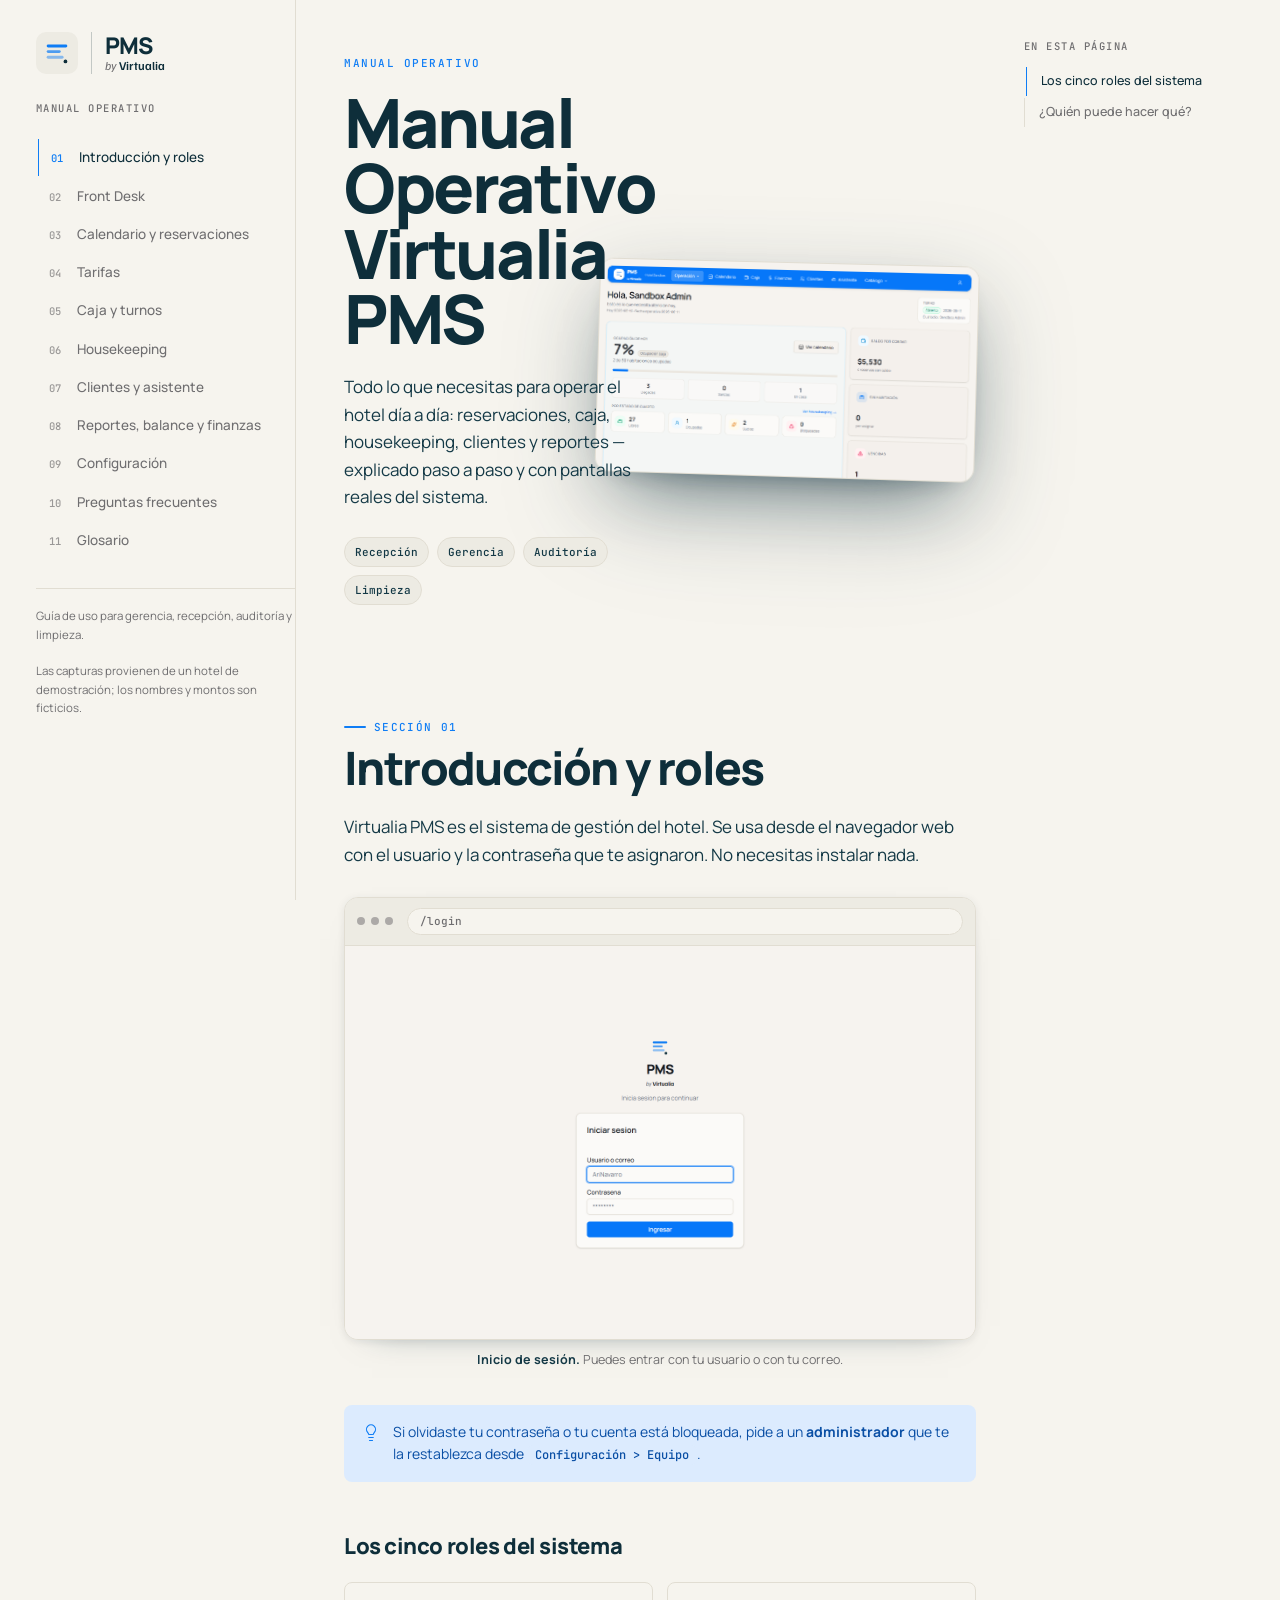
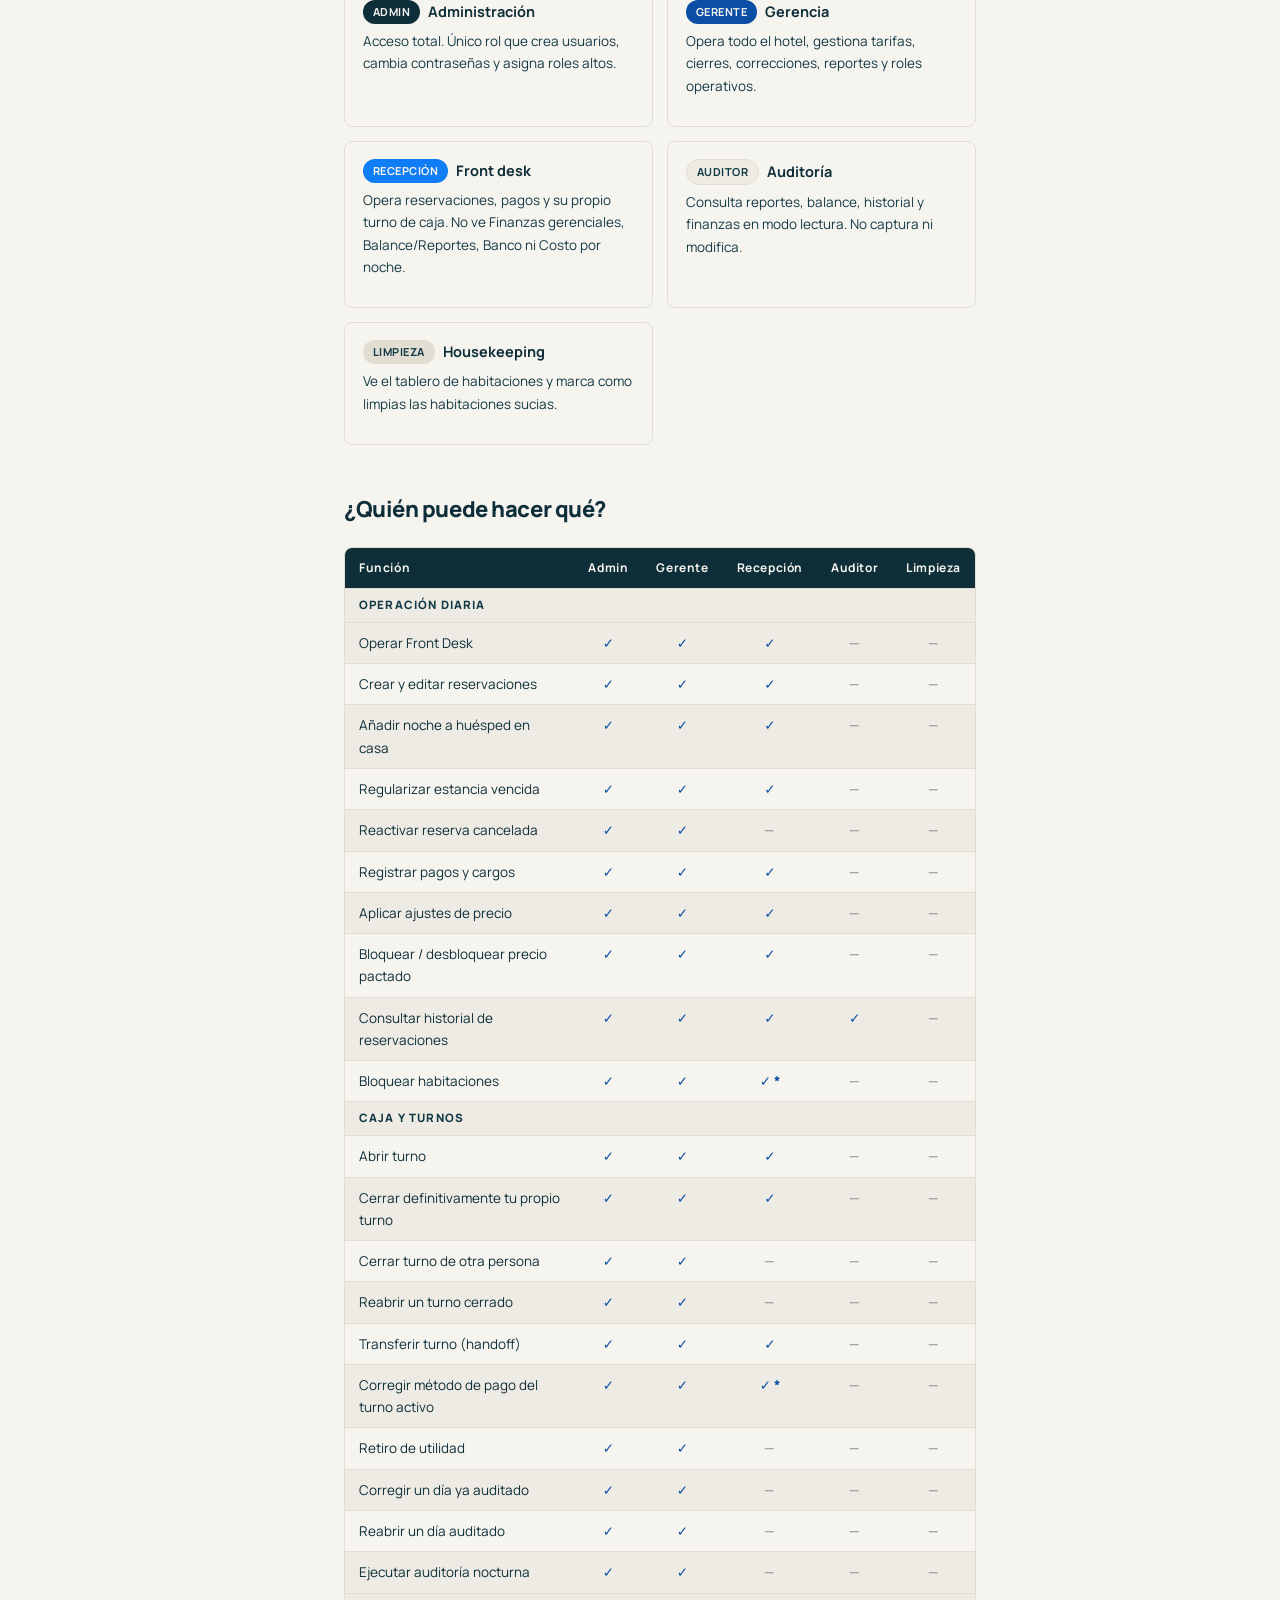
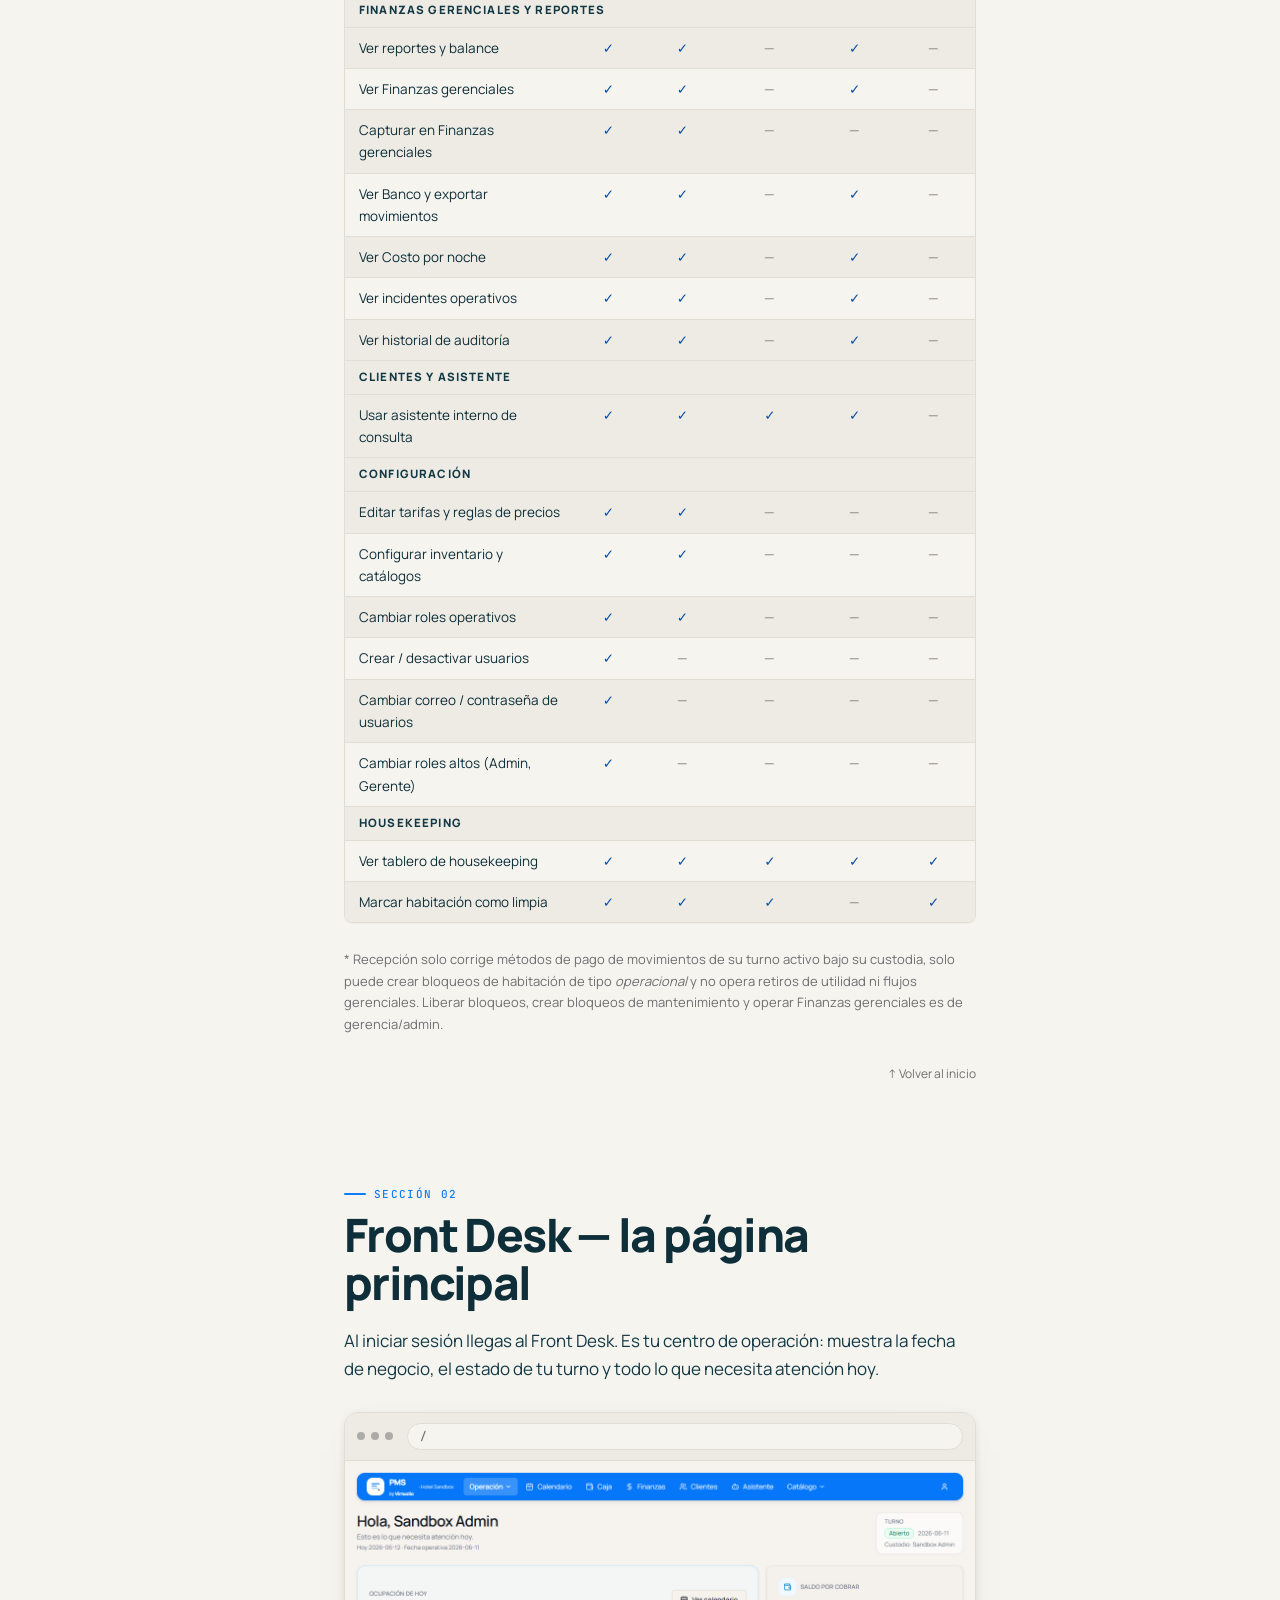
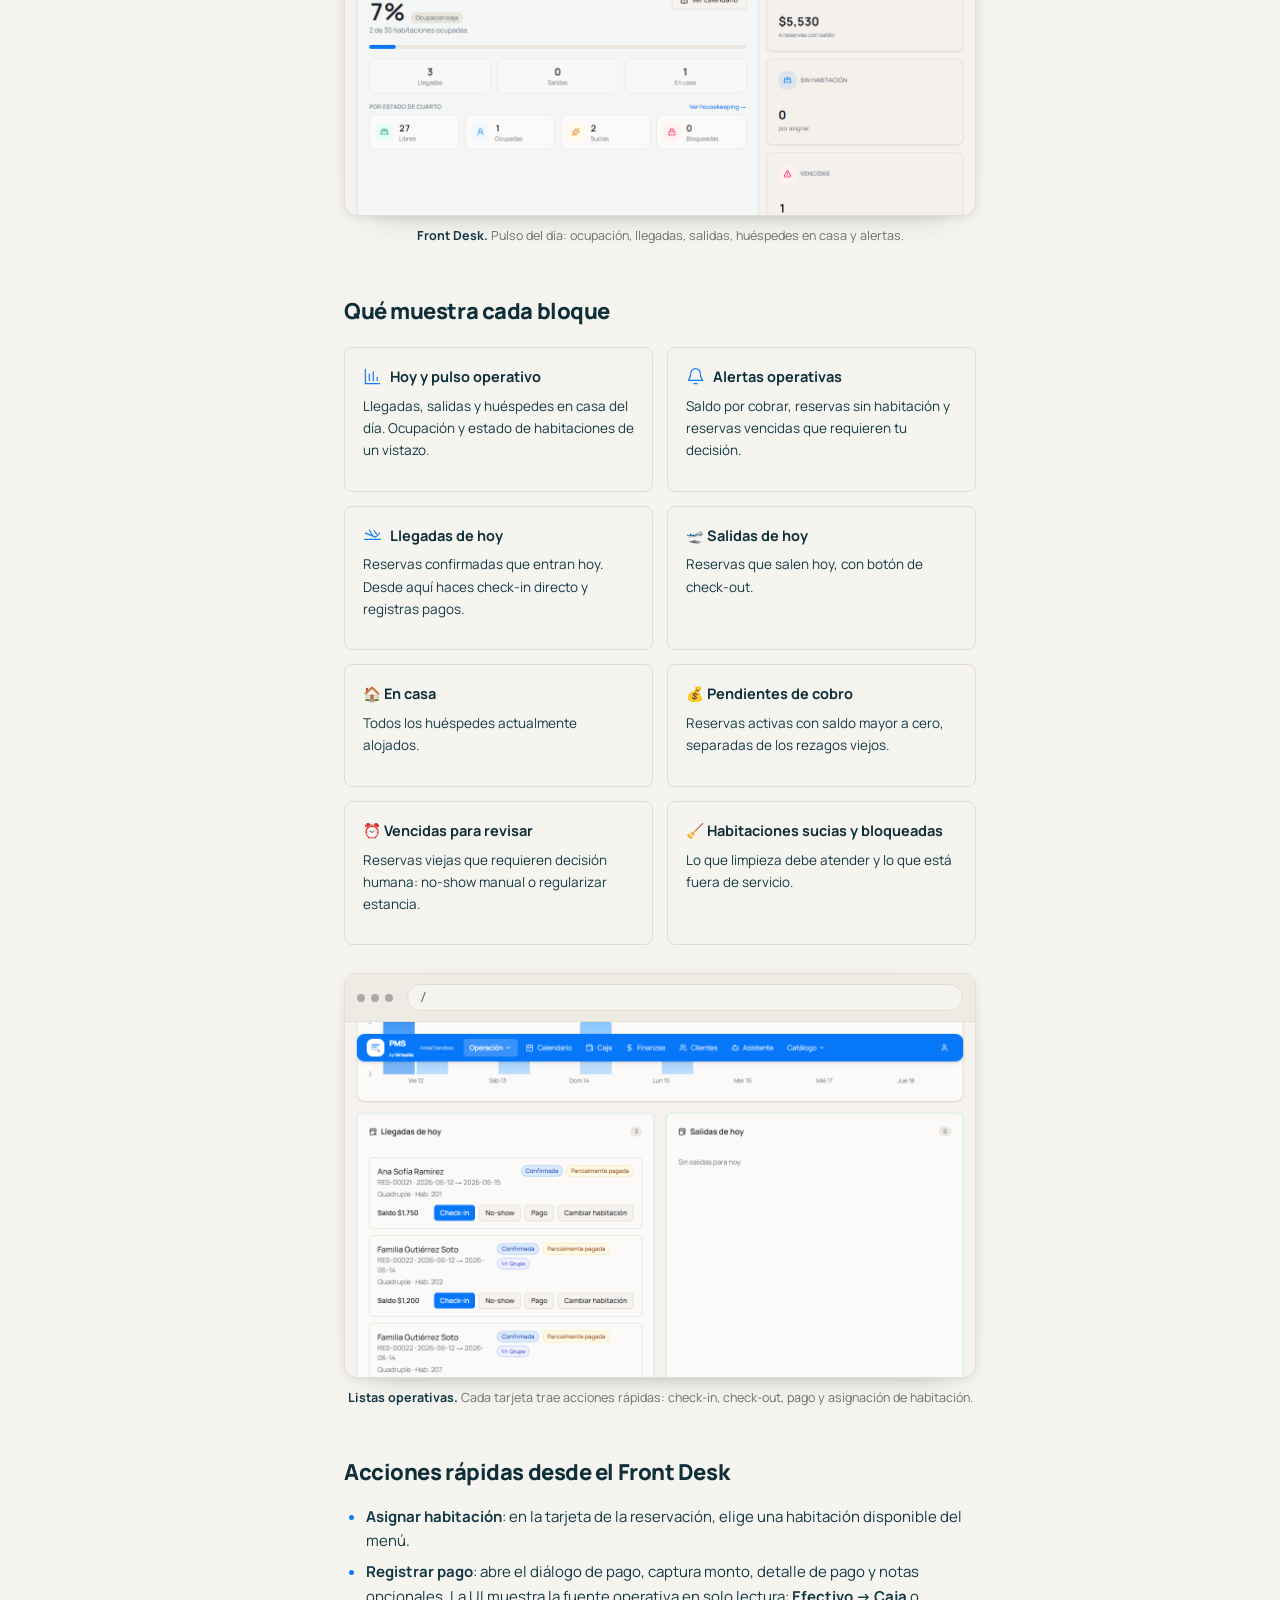
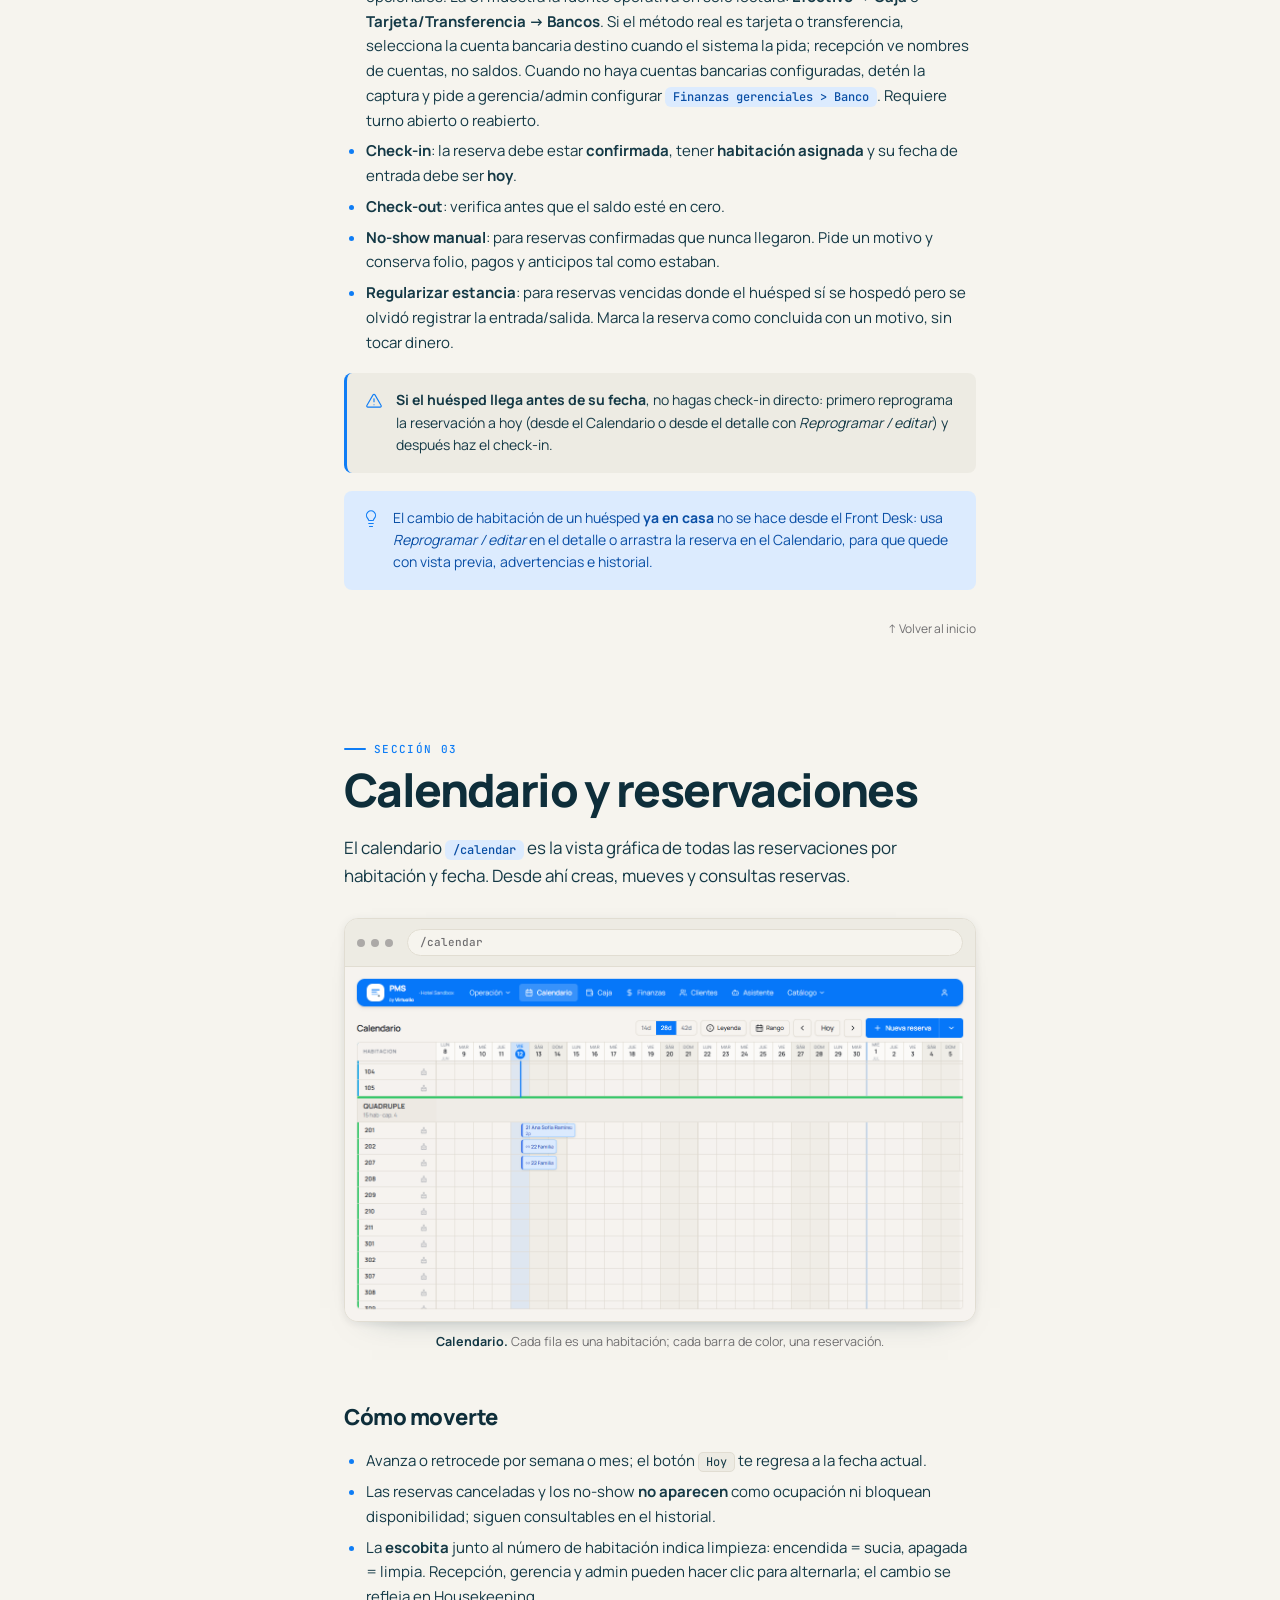
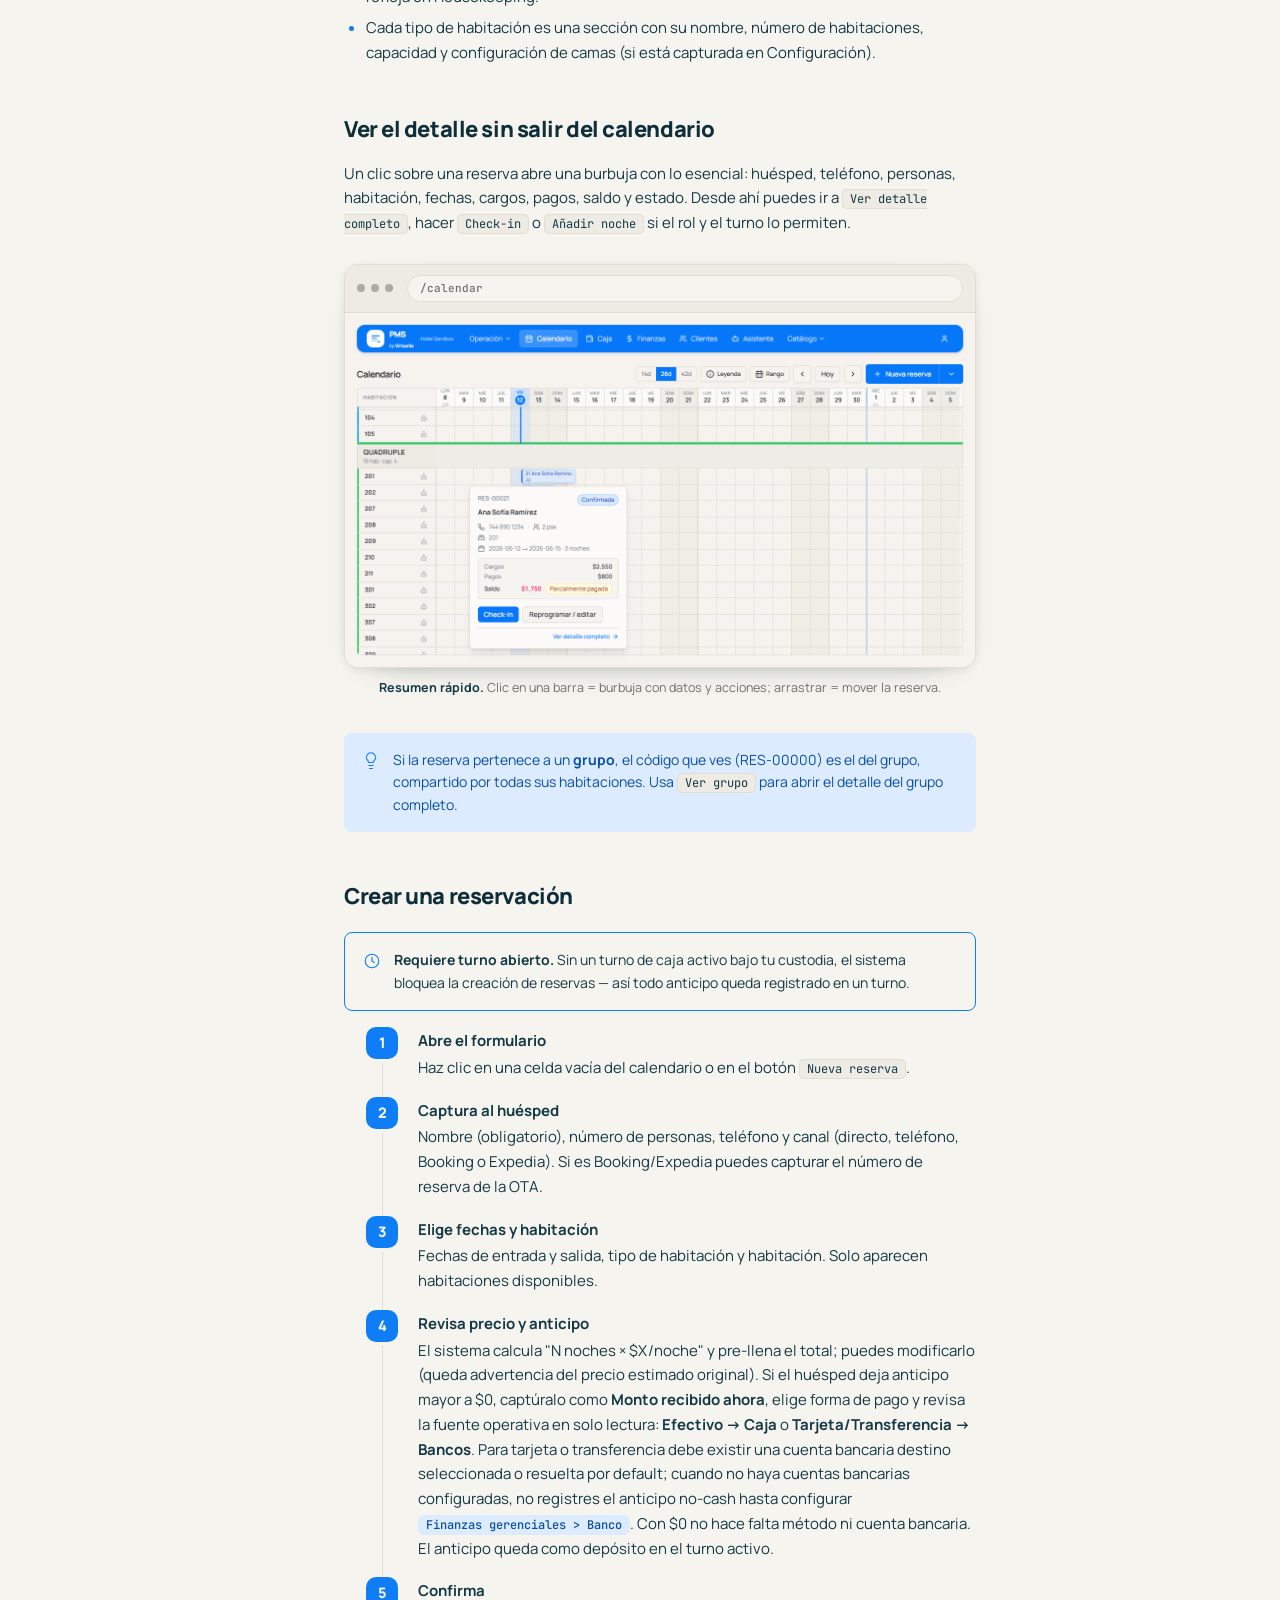
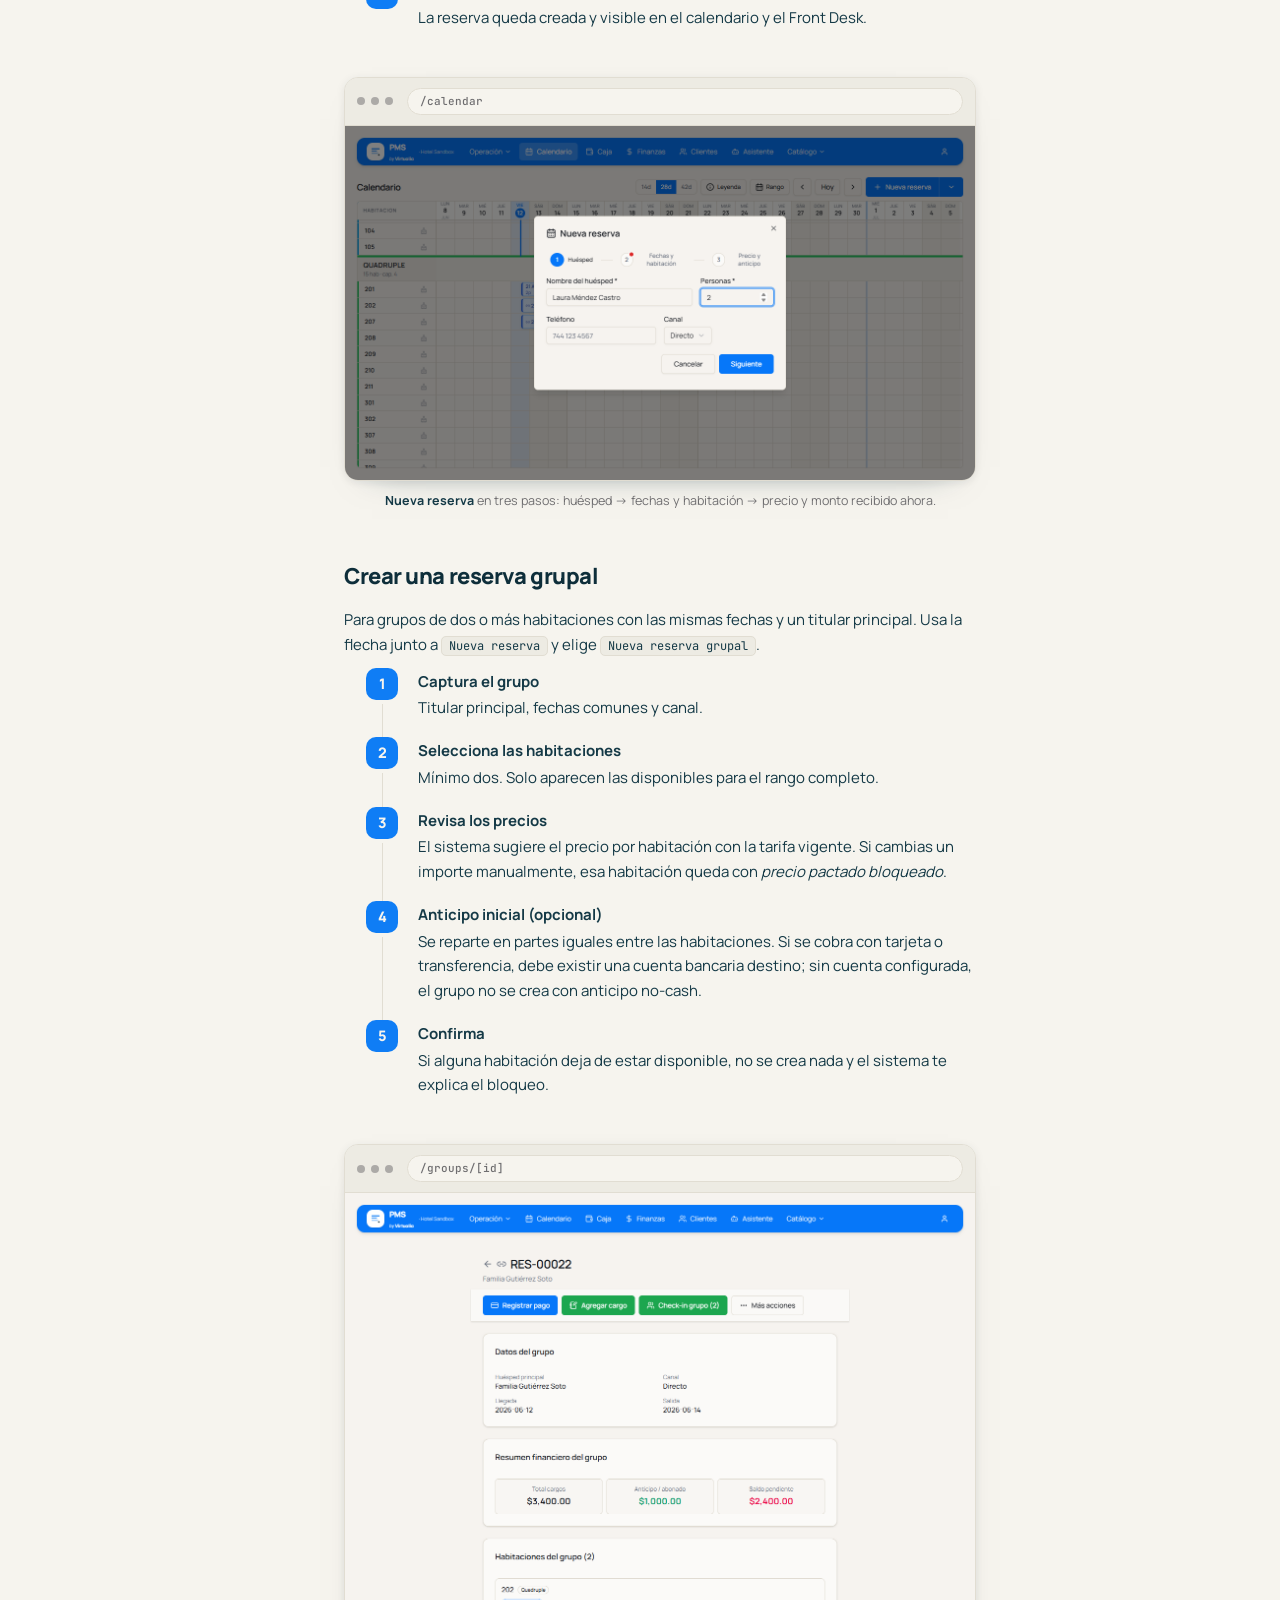
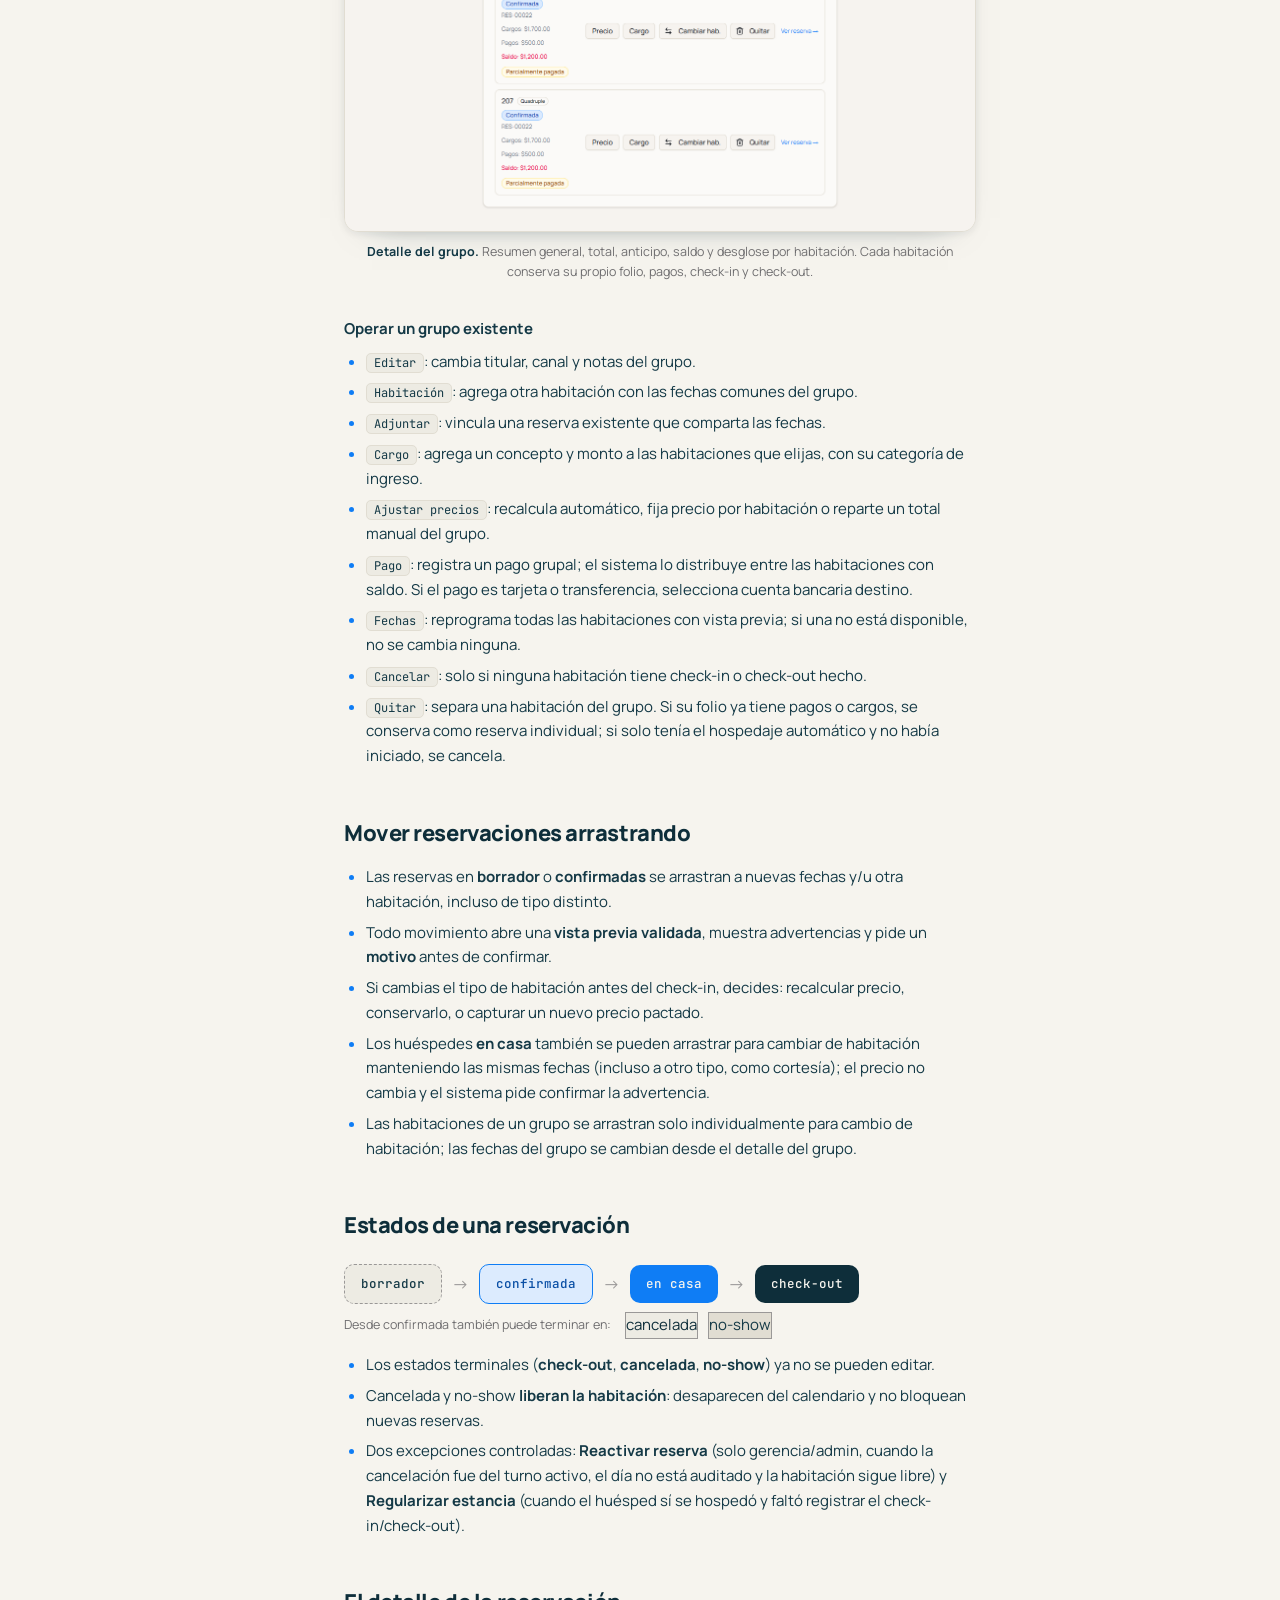
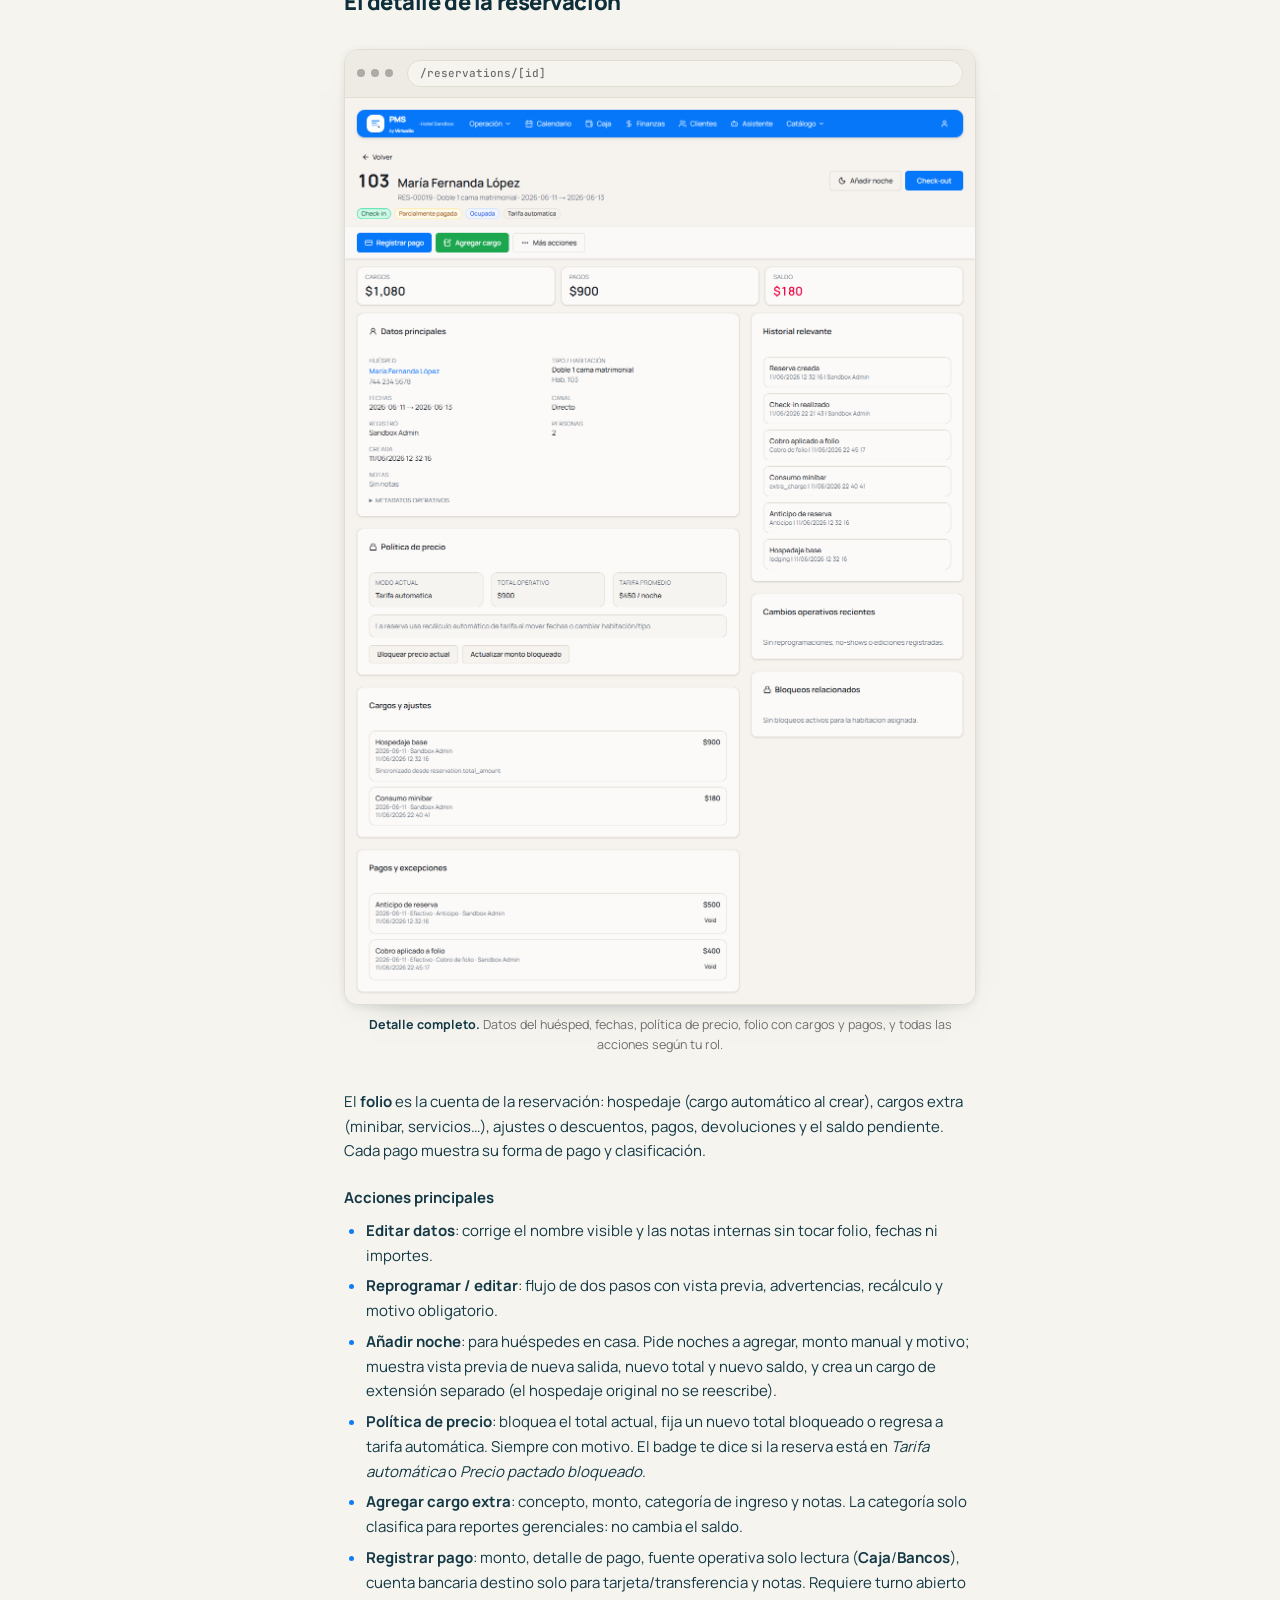
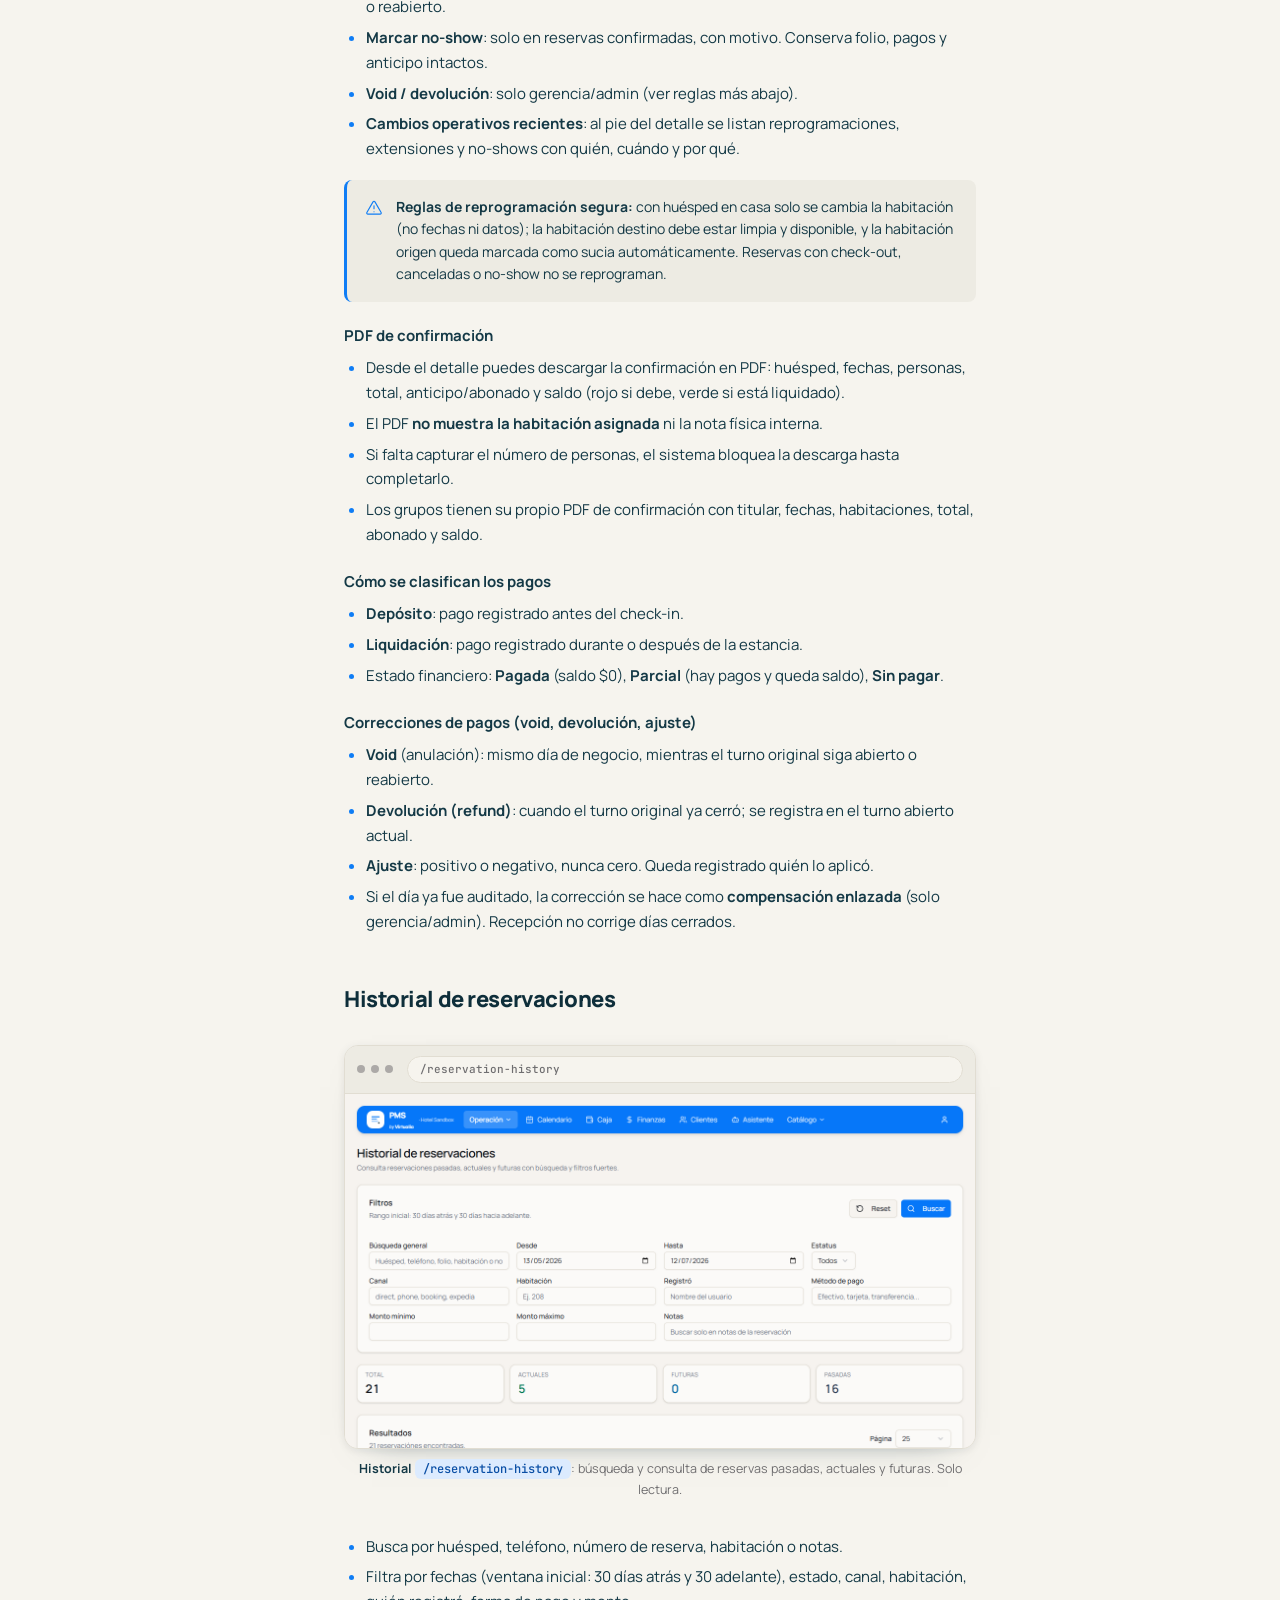
==== commit 4a4b9400: "docs(pms): Update manual for phase 13 audit Align the public PMS manual with the Phase 13 finance an" ====
--- a/pms/index.html
+++ b/pms/index.html
@@ -680,7 +680,7 @@
   <div class="cards">
     <div class="card"><b class="t"><span class="badge admin">ADMIN</span> Administración</b><p>Acceso total. Único rol que crea usuarios, cambia contraseñas y asigna roles altos.</p></div>
     <div class="card"><b class="t"><span class="badge manager">GERENTE</span> Gerencia</b><p>Opera todo el hotel, gestiona tarifas, cierres, correcciones, reportes y roles operativos.</p></div>
-    <div class="card"><b class="t"><span class="badge frontdesk">RECEPCIÓN</span> Front desk</b><p>Opera reservaciones, pagos y su propio turno de caja. No ve reportes financieros globales.</p></div>
+    <div class="card"><b class="t"><span class="badge frontdesk">RECEPCIÓN</span> Front desk</b><p>Opera reservaciones, pagos y su propio turno de caja. No ve Finanzas gerenciales, Balance/Reportes, Banco ni Costo por noche.</p></div>
     <div class="card"><b class="t"><span class="badge auditor">AUDITOR</span> Auditoría</b><p>Consulta reportes, balance, historial y finanzas en modo lectura. No captura ni modifica.</p></div>
     <div class="card"><b class="t"><span class="badge hk">LIMPIEZA</span> Housekeeping</b><p>Ve el tablero de habitaciones y marca como limpias las habitaciones sucias.</p></div>
   </div>
@@ -708,14 +708,14 @@
       <tr><td>Reabrir un turno cerrado</td><td class="c yes">✓</td><td class="c yes">✓</td><td class="c no">—</td><td class="c no">—</td><td class="c no">—</td></tr>
       <tr><td>Transferir turno (handoff)</td><td class="c yes">✓</td><td class="c yes">✓</td><td class="c yes">✓</td><td class="c no">—</td><td class="c no">—</td></tr>
       <tr><td>Corregir método de pago del turno activo</td><td class="c yes">✓</td><td class="c yes">✓</td><td class="c yes">✓ *</td><td class="c no">—</td><td class="c no">—</td></tr>
-      <tr><td>Retiro de utilidad</td><td class="c yes">✓</td><td class="c yes">✓</td><td class="c yes">✓</td><td class="c no">—</td><td class="c no">—</td></tr>
+      <tr><td>Retiro de utilidad</td><td class="c yes">✓</td><td class="c yes">✓</td><td class="c no">—</td><td class="c no">—</td><td class="c no">—</td></tr>
       <tr><td>Corregir un día ya auditado</td><td class="c yes">✓</td><td class="c yes">✓</td><td class="c no">—</td><td class="c no">—</td><td class="c no">—</td></tr>
       <tr><td>Reabrir un día auditado</td><td class="c yes">✓</td><td class="c yes">✓</td><td class="c no">—</td><td class="c no">—</td><td class="c no">—</td></tr>
       <tr><td>Ejecutar auditoría nocturna</td><td class="c yes">✓</td><td class="c yes">✓</td><td class="c no">—</td><td class="c no">—</td><td class="c no">—</td></tr>
-      <tr class="subhead"><td colspan="6">Finanzas y reportes</td></tr>
+      <tr class="subhead"><td colspan="6">Finanzas gerenciales y reportes</td></tr>
       <tr><td>Ver reportes y balance</td><td class="c yes">✓</td><td class="c yes">✓</td><td class="c no">—</td><td class="c yes">✓</td><td class="c no">—</td></tr>
-      <tr><td>Ver Finanzas</td><td class="c yes">✓</td><td class="c yes">✓</td><td class="c no">—</td><td class="c yes">✓</td><td class="c no">—</td></tr>
-      <tr><td>Capturar en Finanzas</td><td class="c yes">✓</td><td class="c yes">✓</td><td class="c no">—</td><td class="c no">—</td><td class="c no">—</td></tr>
+      <tr><td>Ver Finanzas gerenciales</td><td class="c yes">✓</td><td class="c yes">✓</td><td class="c no">—</td><td class="c yes">✓</td><td class="c no">—</td></tr>
+      <tr><td>Capturar en Finanzas gerenciales</td><td class="c yes">✓</td><td class="c yes">✓</td><td class="c no">—</td><td class="c no">—</td><td class="c no">—</td></tr>
       <tr><td>Ver Banco y exportar movimientos</td><td class="c yes">✓</td><td class="c yes">✓</td><td class="c no">—</td><td class="c yes">✓</td><td class="c no">—</td></tr>
       <tr><td>Ver Costo por noche</td><td class="c yes">✓</td><td class="c yes">✓</td><td class="c no">—</td><td class="c yes">✓</td><td class="c no">—</td></tr>
       <tr><td>Ver incidentes operativos</td><td class="c yes">✓</td><td class="c yes">✓</td><td class="c no">—</td><td class="c yes">✓</td><td class="c no">—</td></tr>
@@ -735,7 +735,7 @@
     </tbody>
   </table>
   </div>
-  <p style="font-size:13px;color:var(--stone)">* Recepción solo corrige métodos de pago de movimientos de su turno activo bajo su custodia, y solo puede crear bloqueos de habitación de tipo <em>operacional</em>. Liberar bloqueos y crear bloqueos de mantenimiento es de gerencia/admin.</p>
+  <p style="font-size:13px;color:var(--stone)">* Recepción solo corrige métodos de pago de movimientos de su turno activo bajo su custodia, solo puede crear bloqueos de habitación de tipo <em>operacional</em> y no opera retiros de utilidad ni flujos gerenciales. Liberar bloqueos, crear bloqueos de mantenimiento y operar Finanzas gerenciales es de gerencia/admin.</p>
   <div class="toplink"><a href="#top">↑ Volver al inicio</a></div>
 </section>
 
@@ -776,7 +776,7 @@
   <h3>Acciones rápidas desde el Front Desk</h3>
   <ul>
     <li><b>Asignar habitación</b>: en la tarjeta de la reservación, elige una habitación disponible del menú.</li>
-    <li><b>Registrar pago</b>: abre el diálogo de pago, captura monto, detalle de pago y notas opcionales. La UI muestra la fuente operativa en solo lectura: <b>Efectivo → Caja</b> o <b>Tarjeta/Transferencia → Bancos</b>. Si el método real es tarjeta o transferencia, selecciona la cuenta bancaria destino cuando el sistema la pida; recepción ve nombres de cuentas, no saldos. Cuando no haya cuentas bancarias configuradas, detén la captura y pide a gerencia/admin configurar <span class="route">Finanzas &gt; Banco</span>. Requiere turno abierto o reabierto.</li>
+    <li><b>Registrar pago</b>: abre el diálogo de pago, captura monto, detalle de pago y notas opcionales. La UI muestra la fuente operativa en solo lectura: <b>Efectivo → Caja</b> o <b>Tarjeta/Transferencia → Bancos</b>. Si el método real es tarjeta o transferencia, selecciona la cuenta bancaria destino cuando el sistema la pida; recepción ve nombres de cuentas, no saldos. Cuando no haya cuentas bancarias configuradas, detén la captura y pide a gerencia/admin configurar <span class="route">Finanzas gerenciales &gt; Banco</span>. Requiere turno abierto o reabierto.</li>
     <li><b>Check-in</b>: la reserva debe estar <b>confirmada</b>, tener <b>habitación asignada</b> y su fecha de entrada debe ser <b>hoy</b>.</li>
     <li><b>Check-out</b>: verifica antes que el saldo esté en cero.</li>
     <li><b>No-show manual</b>: para reservas confirmadas que nunca llegaron. Pide un motivo y conserva folio, pagos y anticipos tal como estaban.</li>
@@ -831,7 +831,7 @@
     <li><b>Abre el formulario</b>Haz clic en una celda vacía del calendario o en el botón <span class="kbd">Nueva reserva</span>.</li>
     <li><b>Captura al huésped</b>Nombre (obligatorio), número de personas, teléfono y canal (directo, teléfono, Booking o Expedia). Si es Booking/Expedia puedes capturar el número de reserva de la OTA.</li>
     <li><b>Elige fechas y habitación</b>Fechas de entrada y salida, tipo de habitación y habitación. Solo aparecen habitaciones disponibles.</li>
-    <li><b>Revisa precio y anticipo</b>El sistema calcula "N noches × $X/noche" y pre-llena el total; puedes modificarlo (queda advertencia del precio estimado original). Si el huésped deja anticipo mayor a $0, captúralo como <b>Monto recibido ahora</b>, elige forma de pago y revisa la fuente operativa en solo lectura: <b>Efectivo → Caja</b> o <b>Tarjeta/Transferencia → Bancos</b>. Para tarjeta o transferencia debe existir una cuenta bancaria destino seleccionada o resuelta por default; cuando no haya cuentas bancarias configuradas, no registres el anticipo no-cash hasta configurar <span class="route">Finanzas &gt; Banco</span>. Con $0 no hace falta método ni cuenta bancaria. El anticipo queda como depósito en el turno activo.</li>
+    <li><b>Revisa precio y anticipo</b>El sistema calcula "N noches × $X/noche" y pre-llena el total; puedes modificarlo (queda advertencia del precio estimado original). Si el huésped deja anticipo mayor a $0, captúralo como <b>Monto recibido ahora</b>, elige forma de pago y revisa la fuente operativa en solo lectura: <b>Efectivo → Caja</b> o <b>Tarjeta/Transferencia → Bancos</b>. Para tarjeta o transferencia debe existir una cuenta bancaria destino seleccionada o resuelta por default; cuando no haya cuentas bancarias configuradas, no registres el anticipo no-cash hasta configurar <span class="route">Finanzas gerenciales &gt; Banco</span>. Con $0 no hace falta método ni cuenta bancaria. El anticipo queda como depósito en el turno activo.</li>
     <li><b>Confirma</b>La reserva queda creada y visible en el calendario y el Front Desk.</li>
   </ol>
 
@@ -849,7 +849,7 @@
     <li><b>Captura el grupo</b>Titular principal, fechas comunes y canal.</li>
     <li><b>Selecciona las habitaciones</b>Mínimo dos. Solo aparecen las disponibles para el rango completo.</li>
     <li><b>Revisa los precios</b>El sistema sugiere el precio por habitación con la tarifa vigente. Si cambias un importe manualmente, esa habitación queda con <em>precio pactado bloqueado</em>.</li>
-    <li><b>Anticipo inicial (opcional)</b>Se reparte en partes iguales entre las habitaciones.</li>
+    <li><b>Anticipo inicial (opcional)</b>Se reparte en partes iguales entre las habitaciones. Si se cobra con tarjeta o transferencia, debe existir una cuenta bancaria destino; sin cuenta configurada, el grupo no se crea con anticipo no-cash.</li>
     <li><b>Confirma</b>Si alguna habitación deja de estar disponible, no se crea nada y el sistema te explica el bloqueo.</li>
   </ol>
 
@@ -868,7 +868,7 @@
     <li><span class="kbd">Adjuntar</span>: vincula una reserva existente que comparta las fechas.</li>
     <li><span class="kbd">Cargo</span>: agrega un concepto y monto a las habitaciones que elijas, con su categoría de ingreso.</li>
     <li><span class="kbd">Ajustar precios</span>: recalcula automático, fija precio por habitación o reparte un total manual del grupo.</li>
-    <li><span class="kbd">Pago</span>: registra un pago grupal; el sistema lo distribuye entre las habitaciones con saldo.</li>
+    <li><span class="kbd">Pago</span>: registra un pago grupal; el sistema lo distribuye entre las habitaciones con saldo. Si el pago es tarjeta o transferencia, selecciona cuenta bancaria destino.</li>
     <li><span class="kbd">Fechas</span>: reprograma todas las habitaciones con vista previa; si una no está disponible, no se cambia ninguna.</li>
     <li><span class="kbd">Cancelar</span>: solo si ninguna habitación tiene check-in o check-out hecho.</li>
     <li><span class="kbd">Quitar</span>: separa una habitación del grupo. Si su folio ya tiene pagos o cargos, se conserva como reserva individual; si solo tenía el hospedaje automático y no había iniciado, se cancela.</li>
@@ -1033,7 +1033,7 @@
       <div class="browser-bar" aria-hidden="true"><span class="browser-dots"><span></span><span></span><span></span></span><span class="browser-url">/cash-register</span></div>
       <button type="button" class="shot-link" data-full="img/12-caja.png" aria-label="Ampliar captura: Página de caja con turno abierto"><img src="img/12-caja.png" alt="Página de caja con turno abierto" /></button>
     </div>
-    <figcaption><b>Caja y turnos.</b> Turno abierto con el efectivo esperado en vivo. El conteo físico se captura al cierre o handoff.</figcaption>
+    <figcaption><b>Caja y turnos.</b> Turno abierto con el efectivo esperado en vivo. <b>Requiere nueva captura:</b> para publicación final conviene mostrar la vista de recepción sin botones gerenciales como Retiro de utilidad.</figcaption>
   </figure>
 
   <figure class="shot">
@@ -1041,7 +1041,7 @@
       <div class="browser-bar" aria-hidden="true"><span class="browser-dots"><span></span><span></span><span></span></span><span class="browser-url">/cash-register</span></div>
       <button type="button" class="shot-link" data-full="img/12b-caja-movimientos.png" aria-label="Ampliar captura: Flujo por método de pago y detalle del turno"><img src="img/12b-caja-movimientos.png" alt="Flujo por método de pago y detalle del turno" /></button>
     </div>
-    <figcaption><b>Flujo por método y detalle del turno.</b> Ingresos, egresos y devoluciones separados por efectivo, tarjeta y transferencia.</figcaption>
+    <figcaption><b>Flujo por método y detalle del turno.</b> Ingresos, egresos y devoluciones separados por efectivo, tarjeta y transferencia. <b>Requiere nueva captura:</b> debe reflejar la separación Phase 13 entre egreso simple cash-only, depósito a banco y flujos gerenciales.</figcaption>
   </figure>
 
   <h3>Abrir turno</h3>
@@ -1052,21 +1052,22 @@
   </ol>
   <div class="callout info"><svg class="svg-ico" viewBox="0 0 24 24" fill="none" stroke="currentColor" stroke-width="1.5" stroke-linecap="round" stroke-linejoin="round" aria-hidden="true"><path d="M15 14c.2-1.1.8-1.9 1.5-2.8A6 6 0 1 0 7.5 11.2c.7.9 1.3 1.7 1.5 2.8" /><path d="M9 18h6" /><path d="M10 22h4" /><path d="M10 14h4" /></svg><div>Solo puede haber <b>un turno abierto o reabierto por fecha de negocio</b>.</div></div>
 
-  <h3>Registrar ingresos y egresos operativos</h3>
+  <h3>Registrar venta rápida, ingresos y egreso simple</h3>
   <figure class="shot">
     <div class="browser-shot">
       <div class="browser-bar" aria-hidden="true"><span class="browser-dots"><span></span><span></span><span></span></span><span class="browser-url">/cash-register</span></div>
       <button type="button" class="shot-link" data-full="img/13-caja-movimiento.png" aria-label="Ampliar captura: Diálogo de ingreso/egreso operativo"><img src="img/13-caja-movimiento.png" alt="Diálogo de ingreso/egreso operativo" /></button>
     </div>
-    <figcaption><b>Ingreso / egreso operativo</b> en tres pasos: tipo → monto y método → concepto y cuenta.</figcaption>
+    <figcaption><b>Ingreso / egreso operativo.</b> <b>Requiere nueva captura:</b> el flujo final debe mostrar egreso simple cash-only y cuenta bancaria destino para ingresos con tarjeta/transferencia.</figcaption>
   </figure>
   <ol class="steps">
-    <li><b>Tipo</b>Elige <b>Ingreso</b> (entra dinero a caja) o <b>Egreso</b> (sale dinero).</li>
-    <li><b>Monto y método</b>Captura el monto y la forma de pago. En ingresos, elige también la <b>categoría de ingreso</b> (Restaurante, Minibar, Lavandería…).</li>
-    <li><b>Concepto y fuente</b>Describe el movimiento y confirma la fuente operativa compatible (<b>Caja</b> o <b>Bancos</b>).</li>
+    <li><b>Tipo</b>Elige <b>Ingreso</b> para venta rápida o ingreso operativo, o <b>Egreso simple</b> para una salida menor de efectivo del turno.</li>
+    <li><b>Monto y método</b>Los ingresos pueden ser efectivo, tarjeta o transferencia. Si son tarjeta/transferencia, selecciona cuenta bancaria destino. El egreso simple de recepción es <b>solo efectivo</b>.</li>
+    <li><b>Concepto y fuente</b>Describe el movimiento. La fuente operativa es <b>Caja</b> para efectivo y <b>Bancos</b> solo para ingresos no-cash; un egreso simple nunca usa Bancos.</li>
   </ol>
   <div class="callout warn"><svg class="svg-ico" viewBox="0 0 24 24" fill="none" stroke="currentColor" stroke-width="1.5" stroke-linecap="round" stroke-linejoin="round" aria-hidden="true"><path d="m21.5 18-8.2-14.2a1.5 1.5 0 0 0-2.6 0L2.5 18a1.5 1.5 0 0 0 1.3 2.2h16.4a1.5 1.5 0 0 0 1.3-2.2Z" /><path d="M12 9v4" /><path d="M12 17h.01" /></svg><div><b>Tarjeta y transferencia no son efectivo físico.</b> Se registran y aparecen en reportes igual que el efectivo, pero no entran ni salen de la gaveta: no alteran el efectivo esperado del arqueo.</div></div>
-  <div class="callout info"><svg class="svg-ico" viewBox="0 0 24 24" fill="none" stroke="currentColor" stroke-width="1.5" stroke-linecap="round" stroke-linejoin="round" aria-hidden="true"><path d="M15 14c.2-1.1.8-1.9 1.5-2.8A6 6 0 1 0 7.5 11.2c.7.9 1.3 1.7 1.5 2.8" /><path d="M9 18h6" /><path d="M10 22h4" /><path d="M10 14h4" /></svg><div><b>Cuenta contable vs. fuente operativa:</b> la cuenta contable clasifica el <em>concepto</em> del movimiento; la fuente operativa indica si el dinero entra o sale por <b>Caja</b> o <b>Bancos</b>. En ingresos manuales, la granularidad (Restaurante, Minibar, Late checkout…) va en la <b>categoría de ingreso</b>, que no modifica caja ni saldos.</div></div>
+  <div class="callout warn"><svg class="svg-ico" viewBox="0 0 24 24" fill="none" stroke="currentColor" stroke-width="1.5" stroke-linecap="round" stroke-linejoin="round" aria-hidden="true"><path d="m21.5 18-8.2-14.2a1.5 1.5 0 0 0-2.6 0L2.5 18a1.5 1.5 0 0 0 1.3 2.2h16.4a1.5 1.5 0 0 0 1.3-2.2Z" /><path d="M12 9v4" /><path d="M12 17h.01" /></svg><div><b>Recepción no registra gasto real, cuenta pendiente ni retiro de utilidad.</b> Si el movimiento paga proveedor, tarjeta, deuda o retiro de la dueña/empresa relacionada, escala a gerencia/admin para usar Finanzas gerenciales o Banco.</div></div>
+  <div class="callout info"><svg class="svg-ico" viewBox="0 0 24 24" fill="none" stroke="currentColor" stroke-width="1.5" stroke-linecap="round" stroke-linejoin="round" aria-hidden="true"><path d="M15 14c.2-1.1.8-1.9 1.5-2.8A6 6 0 1 0 7.5 11.2c.7.9 1.3 1.7 1.5 2.8" /><path d="M9 18h6" /><path d="M10 22h4" /></svg><div><b>Cuenta contable vs. fuente operativa:</b> la cuenta contable clasifica el <em>concepto</em> del movimiento; la fuente operativa indica si el dinero va por <b>Caja</b> o <b>Bancos</b>. La cuenta bancaria real se elige aparte solo cuando el método es tarjeta o transferencia.</div></div>
 
   <h3>Cancelar un movimiento manual del turno</h3>
   <ul>
@@ -1080,7 +1081,7 @@
   <p>Úsalo cuando el monto y la reserva son correctos pero la forma de pago fue otra. Ejemplo: capturaste un anticipo como efectivo y en realidad fue transferencia.</p>
   <ol class="steps">
     <li><b>Ubica el movimiento</b>En Caja, botón <span class="kbd">Corregir método</span> sobre el movimiento del turno actual.</li>
-    <li><b>Revisa y corrige</b>El sistema muestra el método actual y resuelve la fuente operativa compatible: Caja para efectivo, Bancos para tarjeta/transferencia. Si el nuevo método es tarjeta o transferencia, selecciona la cuenta bancaria destino; si no hay cuentas bancarias configuradas, detén la corrección y configura <span class="route">Finanzas &gt; Banco</span> antes de guardar un movimiento no-cash.</li>
+    <li><b>Revisa y corrige</b>El sistema muestra el método actual y resuelve la fuente operativa compatible: Caja para efectivo, Bancos para tarjeta/transferencia. Si el nuevo método es tarjeta o transferencia, selecciona la cuenta bancaria destino; si no hay cuentas bancarias configuradas, detén la corrección y configura <span class="route">Finanzas gerenciales &gt; Banco</span> antes de guardar un movimiento no-cash.</li>
     <li><b>Motivo y confirmación</b>El motivo es obligatorio y todo queda en auditoría.</li>
   </ol>
   <ul>
@@ -1088,6 +1089,14 @@
     <li>Recepción corrige solo movimientos de su turno bajo su custodia; gerencia/admin pueden corregir los del turno activo aunque no sean custodios.</li>
     <li>Al pasar de efectivo a tarjeta/transferencia, el movimiento sale del efectivo esperado del arqueo.</li>
     <li>Si el turno cerró, está en handoff, el día fue auditado o el movimiento ya tiene una excepción, la corrección se bloquea.</li>
+  </ul>
+
+  <h3>Depositar efectivo a banco</h3>
+  <ul>
+    <li>Recepción puede usar este flujo solo desde Caja, con turno propio abierto o reabierto.</li>
+    <li>Selecciona la cuenta bancaria destino por nombre. Recepción no ve saldos bancarios ni abre el módulo Banco completo.</li>
+    <li>El movimiento baja el efectivo esperado del turno y sube Banco, pero es una <b>transferencia interna</b>: no es ingreso, gasto, pago a proveedor ni retiro de utilidad.</li>
+    <li>La reversa o corrección bancaria queda reservada a gerencia/admin.</li>
   </ul>
 
   <h3>Cierre de turno</h3>
@@ -1119,11 +1128,11 @@
     <li>Solo el usuario destino (o gerencia/admin) puede aceptar; al aceptar, el turno vuelve a estar abierto con el nuevo custodio registrado.</li>
   </ul>
 
-  <h3>Retiro de utilidad</h3>
-  <p>Para sacar efectivo de caja <b>sin</b> clasificarlo como gasto operativo (por ejemplo, retiro de la dueña o de contabilidad):</p>
-  <ul>
-    <li>Con turno abierto, botón <span class="kbd">Retiro de utilidad</span>, monto y notas opcionales.</li>
-    <li>Se descuenta del efectivo esperado y afecta el flujo neto, pero <b>no</b> entra a egresos operativos. Queda registrado quién y cuándo.</li>
+  <h3>Retiro de utilidad <span class="badge manager">GERENTE/ADMIN</span></h3>
+  <p>Para sacar efectivo de caja <b>sin</b> clasificarlo como gasto operativo, solo cuando el dinero sale para el dueño, socia o empresa relacionada:</p>
+  <ul>
+    <li>Solo gerencia/admin lo capturan. Recepción no usa este botón; si aparece una necesidad real, debe escalarla.</li>
+    <li>Se descuenta del efectivo esperado y afecta el flujo neto, pero <b>no</b> entra a egresos operativos ni paga proveedores, tarjetas o cuentas pendientes.</li>
     <li>Si el monto excede el efectivo disponible del turno, el sistema lo bloquea.</li>
   </ul>
 
@@ -1136,7 +1145,7 @@
   </ul>
 
   <h3>Gastos pagados desde el banco (sin pasar por caja)</h3>
-  <div class="callout perm"><svg class="svg-ico" viewBox="0 0 24 24" fill="none" stroke="currentColor" stroke-width="1.5" stroke-linecap="round" stroke-linejoin="round" aria-hidden="true"><rect width="14" height="10" x="5" y="11" rx="2" /><path d="M8 11V7a4 4 0 0 1 8 0v4" /></svg><div>Solo <b>gerencia/admin</b>. Cuando se paga un gasto directamente desde la cuenta bancaria de la empresa, se registra en <span class="route">Finanzas &gt; Banco</span> — nunca por caja. No requiere turno, siempre usa fuente operativa Bancos y no toca el efectivo esperado del cajero. El flujo antiguo de "egresos bancarios" quedó bloqueado; si Banco aún no está habilitado para captura en tu hotel, detén el registro y coordina con gerencia.</div></div>
+  <div class="callout perm"><svg class="svg-ico" viewBox="0 0 24 24" fill="none" stroke="currentColor" stroke-width="1.5" stroke-linecap="round" stroke-linejoin="round" aria-hidden="true"><rect width="14" height="10" x="5" y="11" rx="2" /><path d="M8 11V7a4 4 0 0 1 8 0v4" /></svg><div>Solo <b>gerencia/admin</b>. Cuando se paga un gasto directamente desde la cuenta bancaria de la empresa, se registra en <span class="route">Finanzas gerenciales &gt; Banco</span> — nunca por caja. No requiere turno, siempre usa cuenta bancaria real y no toca el efectivo esperado del cajero. El pago de cuenta pendiente no crea gasto nuevo; la salida bancaria sin clasificación es solo salida bancaria avanzada y no alimenta Costo por noche.</div></div>
   <div class="toplink"><a href="#top">↑ Volver al inicio</a></div>
 </section>
 
@@ -1232,8 +1241,8 @@
 <!-- ============================================================ 8 -->
 <section class="sec" id="reportes">
   <div class="sec-label">Sección 08</div>
-  <h2>Reportes, balance y finanzas <span class="badge manager">GERENTE/ADMIN</span> <span class="badge auditor">AUDITOR LEE</span></h2>
-  <p class="lead">Todo vive en la pantalla <b>Finanzas</b> <span class="route">/finance</span>, organizada en pestañas: Resumen, Balance operativo, Reportes operativos, Banco, Costo por noche, Gastos, Cuentas por pagar, Pagos/reembolsos, Retiros y Catálogos. El filtro de periodo (Desde/Hasta) es global: se conserva al cambiar de pestaña.</p>
+  <h2>Reportes, balance y finanzas gerenciales <span class="badge manager">GERENTE/ADMIN</span> <span class="badge auditor">AUDITOR LEE</span></h2>
+  <p class="lead">Todo vive en la pantalla <b>Finanzas gerenciales</b> <span class="route">/finance</span>, organizada en pestañas: Resumen, Balance operativo, Reportes operativos, Banco, Costo por noche, Gastos, Cuentas pendientes, Pagos/reembolsos, Retiros y Catálogos. Recepción no ve esta superficie; auditoría solo lee. El filtro de periodo (Desde/Hasta) es global: se conserva al cambiar de pestaña.</p>
 
   <h3>Reportes operativos</h3>
   <figure class="shot">
@@ -1241,11 +1250,11 @@
       <div class="browser-bar" aria-hidden="true"><span class="browser-dots"><span></span><span></span><span></span></span><span class="browser-url">/reports</span></div>
       <button type="button" class="shot-link" data-full="img/18-reportes-resumen.png" aria-label="Ampliar captura: Resumen financiero"><img src="img/18-reportes-resumen.png" alt="Resumen financiero" /></button>
     </div>
-    <figcaption><b>Resumen financiero.</b> KPIs del periodo (hospedaje, extras, anticipos, cobros, egresos, retiros, flujo neto, cuentas por cobrar) y tendencia diaria.</figcaption>
+    <figcaption><b>Resumen financiero.</b> KPIs del periodo y tendencia diaria. <b>Requiere nueva captura:</b> debe tomarse desde la superficie final de Finanzas gerenciales y mostrar Banco separado de efectivo cuando aplique.</figcaption>
   </figure>
 
   <div class="cards">
-    <div class="card"><b class="t">📈 Resumen financiero</b><p>KPIs y gráfica del periodo. Si Banco está disponible, muestra una banda con total banco, efectivo operativo y liquidez total.</p></div>
+    <div class="card"><b class="t">📈 Resumen financiero</b><p>KPIs y gráfica del periodo. Si Banco está disponible, muestra una banda con total banco, efectivo operativo y liquidez total sin convertir transferencias internas en ingreso o gasto.</p></div>
     <div class="card"><b class="t">📋 Transacciones</b><p>Todos los movimientos con filtros por fecha, método, fuente operativa y búsqueda libre. Exporta a CSV.</p></div>
     <div class="card"><b class="t"><svg class="svg-ico" viewBox="0 0 24 24" fill="none" stroke="currentColor" stroke-width="1.5" stroke-linecap="round" stroke-linejoin="round" aria-hidden="true"><circle cx="12" cy="12" r="9" /><path d="M12 7v5l3 2" /></svg>Resumen de turnos</b><p>Por fecha: apertura, cierre, ingresos, egresos, esperado por sistema, conteo físico, diferencia y encargado del turno.</p></div>
     <div class="card"><b class="t">💳 Cuentas por cobrar</b><p>Reservas con saldo pendiente y la acción sugerida según su etapa (cobrar antes de llegada, liquidar antes de salida…).</p></div>
@@ -1259,7 +1268,7 @@
       <div class="browser-bar" aria-hidden="true"><span class="browser-dots"><span></span><span></span><span></span></span><span class="browser-url">/reports?tab=transactions</span></div>
       <button type="button" class="shot-link" data-full="img/19-reportes-transacciones.png" aria-label="Ampliar captura: Pestaña de transacciones"><img src="img/19-reportes-transacciones.png" alt="Pestaña de transacciones" /></button>
     </div>
-    <figcaption><b>Transacciones.</b> Cada movimiento muestra concepto, reserva, categoría, método, fuente operativa, impacto en efectivo y usuario.</figcaption>
+    <figcaption><b>Transacciones.</b> Cada movimiento muestra concepto, reserva, categoría, método, fuente operativa, impacto en efectivo y usuario. <b>Requiere nueva captura:</b> evitar copy legacy, siglas internas visibles para recepción o estados técnicos.</figcaption>
   </figure>
 
   <h4>Corte por turno</h4>
@@ -1268,11 +1277,12 @@
       <div class="browser-bar" aria-hidden="true"><span class="browser-dots"><span></span><span></span><span></span></span><span class="browser-url">/reports?tab=shift-cut</span></div>
       <button type="button" class="shot-link" data-full="img/20-reportes-corte.png" aria-label="Ampliar captura: Corte por turno"><img src="img/20-reportes-corte.png" alt="Corte por turno" /></button>
     </div>
-    <figcaption><b>Corte por turno.</b> Encabezado, ingresos, egresos, control de efectivo, totales por método, arqueos y diferencia.</figcaption>
+    <figcaption><b>Corte por turno.</b> Encabezado, ingresos, egresos, control de efectivo, totales por método, arqueos y diferencia. <b>Requiere nueva captura:</b> evitar estados técnicos y etiquetas internas en inglés.</figcaption>
   </figure>
   <ul>
     <li>Modo <b>Por turno</b> (un turno exacto) o <b>Por día operativo</b> (todos los turnos de la misma fecha de negocio).</li>
     <li><b>Esperado por sistema</b> y <b>Conteo físico</b> son solo efectivo; tarjeta y transferencia se ven en el flujo sin inflar el efectivo.</li>
+    <li><b>Depositar efectivo a banco</b> aparece separado como transferencia interna; no se suma a ingresos ni egresos operativos.</li>
     <li>Los movimientos históricos o fuera de turno aparecen en un bloque separado para no confundirse con la caja del cajero.</li>
     <li>Exportable a <b>XLSX</b> para compartir o archivar.</li>
   </ul>
@@ -1297,24 +1307,27 @@
     <li>Doble vista: <b>Folios</b> (hospedaje, extras, ajustes) y <b>Transacciones</b> (flujo de dinero).</li>
     <li>La tarjeta <b>Flujo neto</b> es lo primero que ves: verde si es positivo, rojo si es negativo.</li>
     <li>Chips de INGRESOS y EGRESOS con el desglose por línea (hospedaje, extras, anticipos, cobros, ingresos manuales, egresos operativos, retiros, devoluciones).</li>
-    <li>Filtros por rubro, cuenta, método, fuente operativa, con/sin turno y búsqueda. El periodo (Desde/Hasta) es el filtro global compartido de Finanzas.</li>
+    <li>Banco aparece separado de efectivo y liquidez cuando hay permiso y datos; no duplica ingresos, gastos ni cobros.</li>
+    <li>Pago de cuenta pendiente, retiro de utilidad, comisiones bancarias y transferencias internas se clasifican por separado para no contaminar egresos operativos.</li>
+    <li>Filtros por rubro, cuenta, método, fuente operativa, con/sin turno y búsqueda. El periodo (Desde/Hasta) es el filtro global compartido de Finanzas gerenciales.</li>
     <li>Exporta a CSV/XLSX con el periodo y filtros visibles.</li>
   </ul>
 
-  <h3>Finanzas: gastos, cuentas por pagar y retiros</h3>
+  <h3>Finanzas gerenciales: gastos, cuentas pendientes y retiros</h3>
   <figure class="shot">
     <div class="browser-shot">
       <div class="browser-bar" aria-hidden="true"><span class="browser-dots"><span></span><span></span><span></span></span><span class="browser-url">/finance?tab=managerial</span></div>
-      <button type="button" class="shot-link" data-full="img/22-finanzas-gastos.png" aria-label="Ampliar captura: Finanzas"><img src="img/22-finanzas-gastos.png" alt="Finanzas" /></button>
-    </div>
-    <figcaption><b>Finanzas.</b> Captura supervisada de gastos reales, pagos a acreedores y retiros, con el periodo global arriba de las pestañas.</figcaption>
-  </figure>
-  <p>La captura en Finanzas es para <b>gerencia/admin en piloto supervisado</b>. Las reglas de oro:</p>
+      <button type="button" class="shot-link" data-full="img/22-finanzas-gastos.png" aria-label="Ampliar captura: Finanzas gerenciales"><img src="img/22-finanzas-gastos.png" alt="Finanzas gerenciales" /></button>
+    </div>
+    <figcaption><b>Finanzas gerenciales.</b> Captura supervisada de gastos reales, pagos a acreedores y retiros, con el periodo global arriba de las pestañas. <b>Requiere nueva captura:</b> no debe mostrar estados técnicos ni nombres demo del modulo anterior.</figcaption>
+  </figure>
+  <p>La captura en Finanzas gerenciales es para <b>gerencia/admin en piloto supervisado</b>. Las reglas de oro:</p>
   <ul>
     <li><b>Gasto con tarjeta del dueño o gerente</b>: regístralo como gasto real con fuente externa; crea una cuenta por pagar y no baja caja.</li>
     <li><b>Gasto desde la caja del hotel</b>: solo si tienes turno propio abierto y lo seleccionas. El movimiento también aparecerá en Caja y bajará el efectivo esperado.</li>
-    <li><b>Pago a tarjeta o acreedor</b>: regístralo como pago a acreedor — no como gasto nuevo ni retiro.</li>
-    <li><b>Retiro real del dueño</b>: como retiro de utilidad, solo cuando el dinero sale para el dueño y no paga deudas.</li>
+    <li><b>Compra a crédito / cuenta pendiente</b>: crea deuda del hotel, pero no baja caja ni banco hoy.</li>
+    <li><b>Pago a tarjeta o acreedor</b>: regístralo como pago de cuenta pendiente — no como gasto nuevo ni retiro.</li>
+    <li><b>Retiro real del dueño</b>: como retiro de utilidad, solo cuando el dinero sale para el dueño o empresa relacionada y no paga proveedor, tarjeta ni deuda.</li>
     <li>El selector <b>Asignación para costo</b> de los gastos queda por defecto en "General del hotel"; cámbialo a una habitación o tipo solo cuando el gasto deba alimentar el Costo por noche.</li>
     <li>Si una salida combina pago a acreedor y retiro, o tienes duda, <b>detén la captura y consulta</b> con gerencia.</li>
   </ul>
@@ -1329,9 +1342,10 @@
   </figure>
   <ul>
     <li>Es costeo operativo gerencial basado en gastos reales y ocupación. <b>No es contabilidad fiscal</b> y no mueve caja, banco ni folios.</li>
-    <li>Para que un gasto se asigne a una habitación o tipo, debe capturarse con esa asignación en Finanzas; los demás se reparten como gasto general.</li>
-    <li>El margen aparece como <em>Pendiente</em>: los costos ya son útiles para lectura gerencial, el margen llegará después.</li>
-    <li>Los costos excluidos se listan con su razón y contexto para que los ubiques en Finanzas o Banco.</li>
+    <li>Para que un gasto se asigne a una habitación o tipo, debe capturarse con esa asignación en Finanzas gerenciales; los demás se reparten como gasto general.</li>
+    <li>El margen aparece como <em>Pendiente</em>: no hay margen real hasta aprobar una asignación segura de pagos cobrados a cargos de hospedaje.</li>
+    <li>Pagos de cuenta pendiente, transferencias internas, retiros de utilidad, salidas bancarias sin clasificación y ajustes sin gasto quedan excluidos del costo.</li>
+    <li>Los costos excluidos se listan con su razón y contexto para que los ubiques en Finanzas gerenciales o Banco.</li>
   </ul>
 
   <h3>Banco</h3>
@@ -1340,12 +1354,16 @@
       <div class="browser-bar" aria-hidden="true"><span class="browser-dots"><span></span><span></span><span></span></span><span class="browser-url">/finance?tab=bank</span></div>
       <button type="button" class="shot-link" data-full="img/24-banco.png" aria-label="Ampliar captura: Módulo de banco"><img src="img/24-banco.png" alt="Módulo de banco" /></button>
     </div>
-    <figcaption><b>Banco.</b> Cuentas y movimientos bancarios separados del efectivo de caja, con exportación CSV/XLSX. Las cuentas las crea gerencia/admin cuando el hotel está listo.</figcaption>
+    <figcaption><b>Banco.</b> Cuentas y movimientos bancarios separados del efectivo de caja, con exportación CSV/XLSX. Las cuentas las crea gerencia/admin cuando el hotel está listo. Captura recomendada para reemplazo: mostrar cuentas/acciones demo sin sugerir saldos a recepción.</figcaption>
   </figure>
   <ul>
     <li>Visible para gerencia, admin y auditoría. Recepción ve nombres de cuentas al cobrar (nunca saldos).</li>
-    <li>Acciones bancarias: gasto, pago a acreedor, retiro de utilidad, comisión, ajuste o transferencia — siempre con cuenta bancaria real y fecha operativa.</li>
-    <li>Los movimientos bancarios <b>no entran al corte del cajero</b> ni alteran el efectivo esperado.</li>
+    <li>Acciones bancarias: gasto, pago a acreedor, retiro de utilidad, comisión, ajuste, transferencia interna o salida bancaria sin clasificación — siempre con cuenta bancaria real y fecha operativa.</li>
+    <li><b>Pago de cuenta pendiente</b> baja la deuda y la liquidez, pero no crea gasto nuevo.</li>
+    <li><b>Comisión bancaria</b> es gasto financiero no operativo; no se mezcla con egresos operativos del cajero.</li>
+    <li><b>Salida bancaria sin clasificación</b> es salida bancaria avanzada sin gasto real ni Costo por noche.</li>
+    <li><b>Banco a banco</b>, <b>banco a caja</b> y <b>caja a banco</b> son transferencias internas; no son ingreso, gasto ni retiro de utilidad.</li>
+    <li>Salvo el depósito de efectivo a banco hecho desde Caja, los movimientos bancarios gerenciales <b>no entran al corte del cajero</b> ni alteran el efectivo esperado.</li>
   </ul>
 
   <h3>Historial del hotel archivado</h3>
@@ -1381,7 +1399,7 @@
   </ul>
 
   <h3>Cuentas operativas</h3>
-  <div class="callout info"><svg class="svg-ico" viewBox="0 0 24 24" fill="none" stroke="currentColor" stroke-width="1.5" stroke-linecap="round" stroke-linejoin="round" aria-hidden="true"><path d="M15 14c.2-1.1.8-1.9 1.5-2.8A6 6 0 1 0 7.5 11.2c.7.9 1.3 1.7 1.5 2.8" /><path d="M9 18h6" /><path d="M10 22h4" /><path d="M10 14h4" /></svg><div>Las cuentas contables internas (<b>Caja, Bancos, Hospedaje, Anticipos de huéspedes, Retiro de utilidad, Ingreso manual, Egreso manual</b>) las mantiene el sistema automáticamente. <b>No se editan desde Configuración.</b> Los conceptos humanos van en el campo Concepto/Notas de cada movimiento y la granularidad gerencial vive en los catálogos de Finanzas.</div></div>
+  <div class="callout info"><svg class="svg-ico" viewBox="0 0 24 24" fill="none" stroke="currentColor" stroke-width="1.5" stroke-linecap="round" stroke-linejoin="round" aria-hidden="true"><path d="M15 14c.2-1.1.8-1.9 1.5-2.8A6 6 0 1 0 7.5 11.2c.7.9 1.3 1.7 1.5 2.8" /><path d="M9 18h6" /><path d="M10 22h4" /><path d="M10 14h4" /></svg><div>Las cuentas contables internas (<b>Caja, Bancos, Hospedaje, Anticipos de huéspedes, Retiro de utilidad, Ingreso manual, Egreso manual</b>) las mantiene el sistema automáticamente. <b>No se editan desde Configuración.</b> Los conceptos humanos van en el campo Concepto/Notas de cada movimiento y la granularidad gerencial vive en los catálogos de Finanzas gerenciales.</div></div>
 
   <h3>Finanzas gerenciales (catálogos)</h3>
   <ul>
@@ -1415,7 +1433,7 @@
 
   <details class="faq"><summary>No puedo crear una reservación</summary><div class="a"><p>Verifica que haya un turno operativo <b>bajo tu custodia</b> en Caja. Si el turno está en handoff pendiente, pertenece a otro usuario o no hay turno activo, el sistema bloquea la creación. Así todo movimiento (incluyendo anticipos) queda registrado en un turno.</p></div></details>
 
-  <details class="faq"><summary>No puedo registrar un pago, cargo o movimiento de caja</summary><div class="a"><p>Misma causa: necesitas un turno abierto o reabierto bajo tu custodia. Si el pago es con tarjeta o transferencia, también debe existir una cuenta bancaria destino configurada o resuelta por default en Finanzas &gt; Banco.</p></div></details>
+  <details class="faq"><summary>No puedo registrar un pago, cargo o movimiento de caja</summary><div class="a"><p>Misma causa: necesitas un turno abierto o reabierto bajo tu custodia. Si el pago o ingreso es con tarjeta o transferencia, también debe existir una cuenta bancaria destino configurada o resuelta por default en Finanzas gerenciales &gt; Banco. Si es un egreso simple de recepción, solo puede ser efectivo.</p></div></details>
 
   <details class="faq"><summary>No puedo hacer check-in</summary><div class="a"><p>La reserva debe estar <b>confirmada</b>, tener <b>habitación asignada</b> y su fecha de entrada debe ser <b>hoy</b>. Si el huésped llegó antes, primero mueve la reserva a hoy (Calendario o Reprogramar) y luego haz check-in.</p></div></details>
 
@@ -1427,6 +1445,8 @@
 
   <details class="faq"><summary>Capturé un anticipo como efectivo, pero en realidad fue transferencia</summary><div class="a"><p>Si el turno sigue abierto y bajo tu custodia: Caja → ubica el movimiento → <b>Corregir método</b> → cambia a transferencia, confirma la fuente operativa Bancos, selecciona la cuenta bancaria destino y captura el motivo. Si el turno ya cerró o el día fue auditado, no uses este flujo: pide a gerencia una corrección post-cierre.</p></div></details>
 
+  <details class="faq"><summary>¿Qué significa Depositar efectivo a banco?</summary><div class="a"><p>Es una transferencia interna: sale efectivo del turno y entra a una cuenta bancaria del hotel. No es ingreso, gasto, pago a proveedor ni retiro de utilidad. Recepción puede hacerlo solo con su turno propio y sin ver saldos bancarios.</p></div></details>
+
   <details class="faq"><summary>Capturé un pago duplicado por error</summary><div class="a"><p>No edites ni borres el pago original. Si el turno original sigue abierto (o se reabre), corrige con <b>void</b> para que la anulación quede en el mismo turno. Si ese turno ya cerró, usa <b>devolución</b> desde el turno actual. Ambas dejan rastro en folio, balance y auditoría.</p></div></details>
 
   <details class="faq"><summary>Necesito corregir un error de un día ya auditado</summary><div class="a"><p>El movimiento original no se toca. Gerencia/admin crean una <b>corrección post-cierre</b> (movimiento compensatorio enlazado) con motivo obligatorio. Reabrir el día auditado se reserva para excepciones.</p></div></details>
@@ -1441,15 +1461,17 @@
 
   <details class="faq"><summary>Veo movimientos en Balance que no salen en el corte por turno</summary><div class="a"><p>Seguramente son movimientos históricos importados o registrados fuera de turno (como movimientos bancarios gerenciales). El balance global los muestra; el corte operativo solo incluye lo ligado al turno seleccionado.</p></div></details>
 
-  <details class="faq"><summary>¿Cómo saco dinero de caja como gasto operativo?</summary><div class="a"><p>Caja → <b>Ingreso / egreso operativo</b> → dirección <b>Egreso</b> → forma de pago efectivo, concepto y cuenta de gasto → fuente operativa Caja. Ese movimiento sí cuenta como egreso operativo y baja el efectivo esperado.</p></div></details>
-
-  <details class="faq"><summary>¿Cómo hago un retiro de utilidad?</summary><div class="a"><p>Con turno abierto, botón <b>Retiro de utilidad</b> en Caja, monto y notas. Se registra como categoría separada (no es egreso operativo ni devolución) y se resta del efectivo esperado. Si excede el efectivo del turno, se bloquea.</p></div></details>
+  <details class="faq"><summary>¿Cómo saco dinero de caja como egreso simple?</summary><div class="a"><p>Recepción solo puede registrar egreso simple en efectivo desde Caja. Si la salida es un gasto real con proveedor/categoría, una compra a crédito, un pago de cuenta pendiente o un retiro de utilidad, no uses egreso simple: debe operarlo gerencia/admin en Finanzas gerenciales.</p></div></details>
+
+  <details class="faq"><summary>¿Cómo hago un retiro de utilidad?</summary><div class="a"><p>Solo gerencia/admin. El retiro de utilidad es salida para el dueño, socia o empresa relacionada; no es gasto operativo, pago a proveedor, pago de tarjeta ni pago de cuenta pendiente. Si recepción necesita reportarlo, debe escalarlo.</p></div></details>
+
+  <details class="faq"><summary>¿Qué es una cuenta pendiente?</summary><div class="a"><p>Es una deuda del hotel con un proveedor, acreedor, tarjeta o persona relacionada. Pagarla baja la deuda y la liquidez, pero no crea un gasto nuevo. Recepción no captura cuentas pendientes.</p></div></details>
 
   <details class="faq"><summary>¿Cómo exporto el corte por turno?</summary><div class="a"><p>Reportes → pestaña <b>Corte por turno</b> → elige modo Por turno o Por día operativo → selecciona el turno o la fecha → <b>Exportar XLSX</b>.</p></div></details>
 
   <details class="faq"><summary>Una habitación no aparece como disponible</summary><div class="a"><p>Revisa en Housekeeping si está sucia, en mantenimiento o bloqueada, y si tiene un bloqueo activo para esas fechas.</p></div></details>
 
-  <details class="faq"><summary>No puedo registrar un gasto bancario gerencial</summary><div class="a"><p>El flujo antiguo quedó bloqueado. Los gastos pagados desde el banco se registran en <b>Finanzas → Banco</b> (gerencia/admin). Si Banco aún no está habilitado para captura en tu hotel, detén el registro y coordina con gerencia.</p></div></details>
+  <details class="faq"><summary>No puedo registrar un gasto bancario gerencial</summary><div class="a"><p>El flujo antiguo quedó bloqueado. Los gastos pagados desde el banco se registran en <b>Finanzas gerenciales → Banco</b> (gerencia/admin). Si Banco aún no está habilitado para captura en tu hotel, detén el registro y coordina con gerencia. Una comisión bancaria es gasto financiero no operativo; una salida bancaria sin clasificación no crea gasto real.</p></div></details>
   <div class="toplink"><a href="#top">↑ Volver al inicio</a></div>
 </section>
 
@@ -1466,6 +1488,7 @@
       <tr><td><b>Folio</b></td><td>La cuenta de una reservación: cargos, pagos y saldo.</td></tr>
       <tr><td><b>Anticipo / Depósito</b></td><td>Pago registrado antes del check-in.</td></tr>
       <tr><td><b>Liquidación</b></td><td>Pago registrado durante o después de la estancia.</td></tr>
+      <tr><td><b>Cuenta pendiente</b></td><td>Deuda del hotel con un proveedor, acreedor, tarjeta o persona relacionada. Pagarla no crea gasto nuevo.</td></tr>
       <tr><td><b>Override</b></td><td>Tarifa manual fija para un día y tipo de habitación. Máxima prioridad.</td></tr>
       <tr><td><b>Regla de temporada</b></td><td>Modificador porcentual sobre la tarifa base para un rango de fechas.</td></tr>
       <tr><td><b>Cascada de precios</b></td><td>Orden de prioridad: override → regla de temporada → tarifa base.</td></tr>
@@ -1477,7 +1500,10 @@
       <tr><td><b>Void</b></td><td>Anulación de un pago el mismo día de negocio, con el turno original aún abierto.</td></tr>
       <tr><td><b>Devolución (refund)</b></td><td>Anulación registrada en el turno actual cuando el turno original ya cerró.</td></tr>
       <tr><td><b>Ajuste de folio</b></td><td>Modificación de precio (positiva o negativa) con registro de quién la aplicó.</td></tr>
-      <tr><td><b>Retiro de utilidad</b></td><td>Salida de caja no operativa. Baja el efectivo esperado y el flujo neto, pero no cuenta como egreso operativo.</td></tr>
+      <tr><td><b>Retiro de utilidad</b></td><td>Salida para dueño, socia o empresa relacionada. No es gasto operativo ni pago a proveedor, tarjeta o cuenta pendiente.</td></tr>
+      <tr><td><b>Depositar efectivo a banco</b></td><td>Transferencia interna: baja efectivo del turno y sube Banco. No es ingreso, gasto ni retiro.</td></tr>
+      <tr><td><b>Salida bancaria sin clasificación</b></td><td>Salida avanzada desde Banco que no se clasifica como gasto real ni cuenta pendiente; no alimenta Costo por noche.</td></tr>
+      <tr><td><b>Comisión bancaria</b></td><td>Cargo del banco o terminal. Se trata como gasto financiero no operativo.</td></tr>
       <tr><td><b>No-show</b></td><td>Huésped con reservación que no se presentó. Se marca manualmente con motivo.</td></tr>
       <tr><td><b>Regularizar estancia</b></td><td>Cierre manual de una reserva vencida donde el huésped sí se hospedó pero faltó registrar check-in/check-out. No mueve dinero.</td></tr>
       <tr><td><b>Bloqueo</b></td><td>Periodo en que una habitación no puede asignarse (operación o mantenimiento).</td></tr>
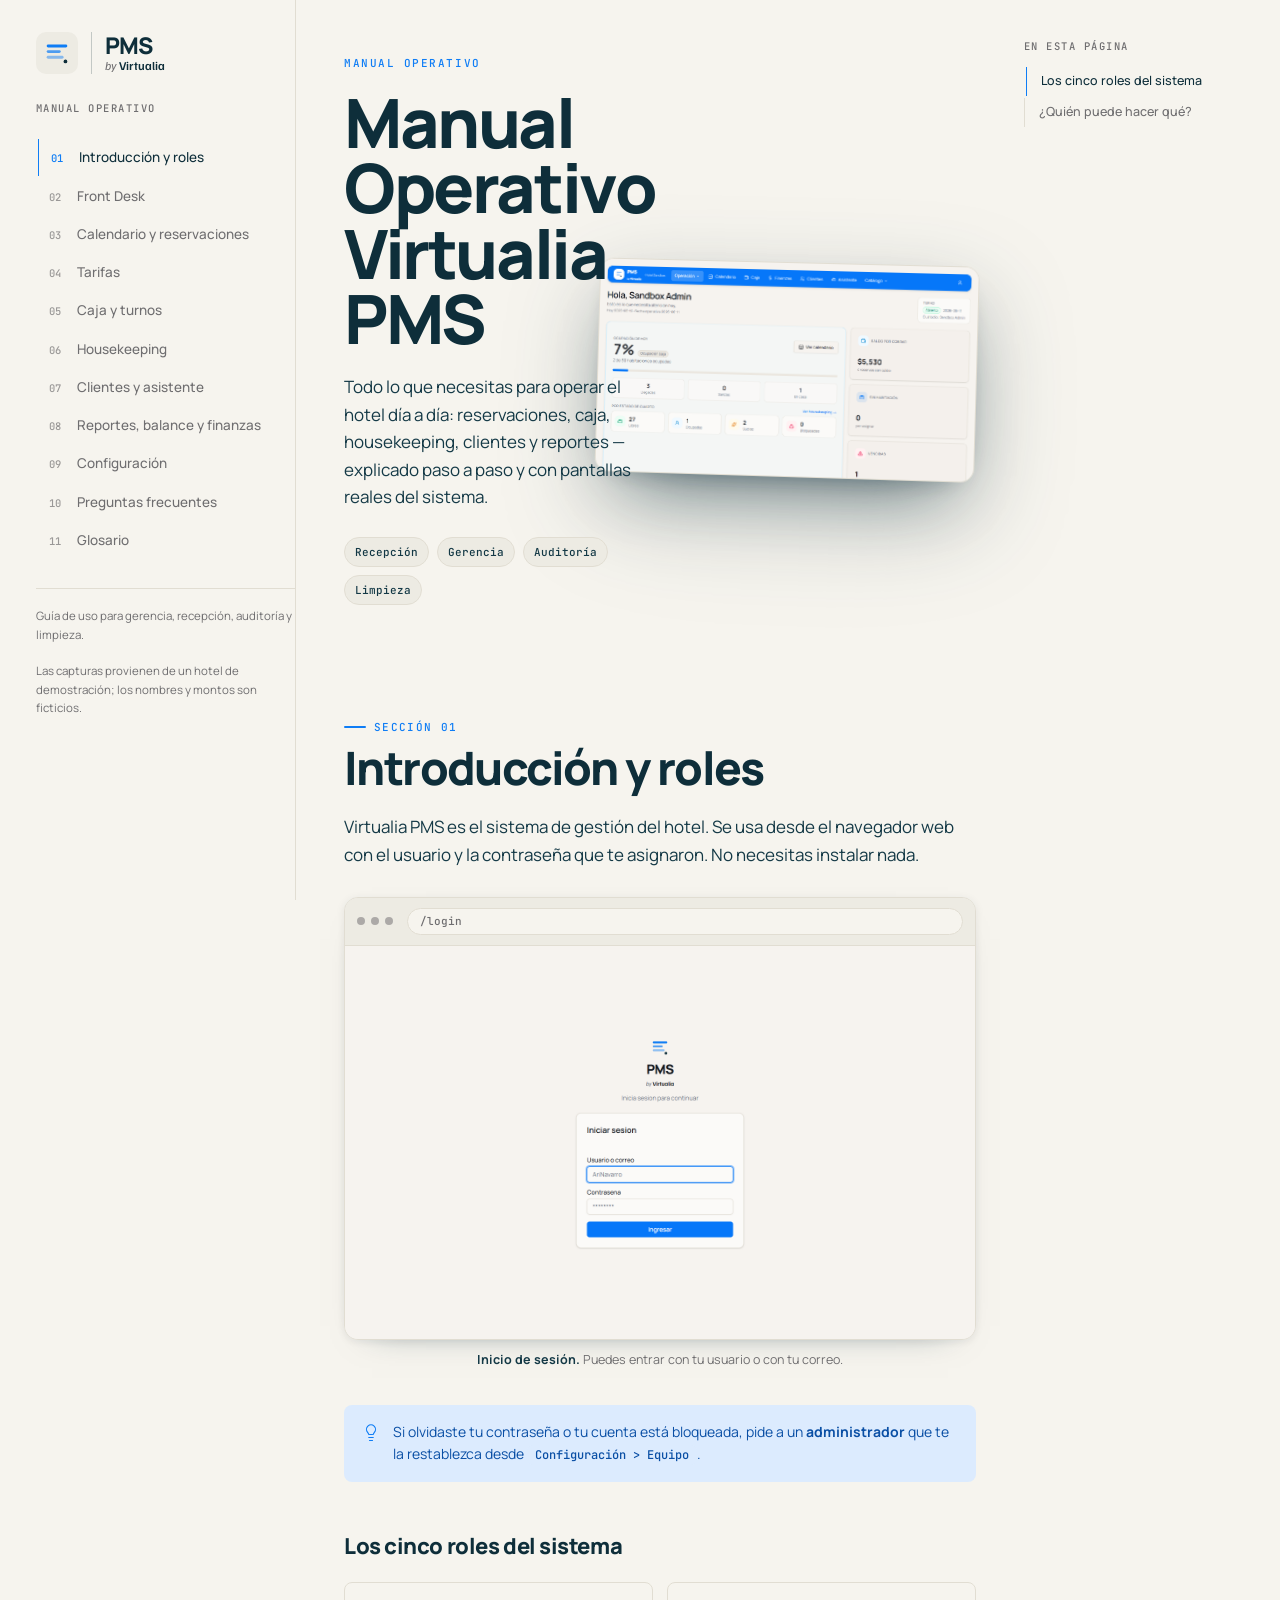
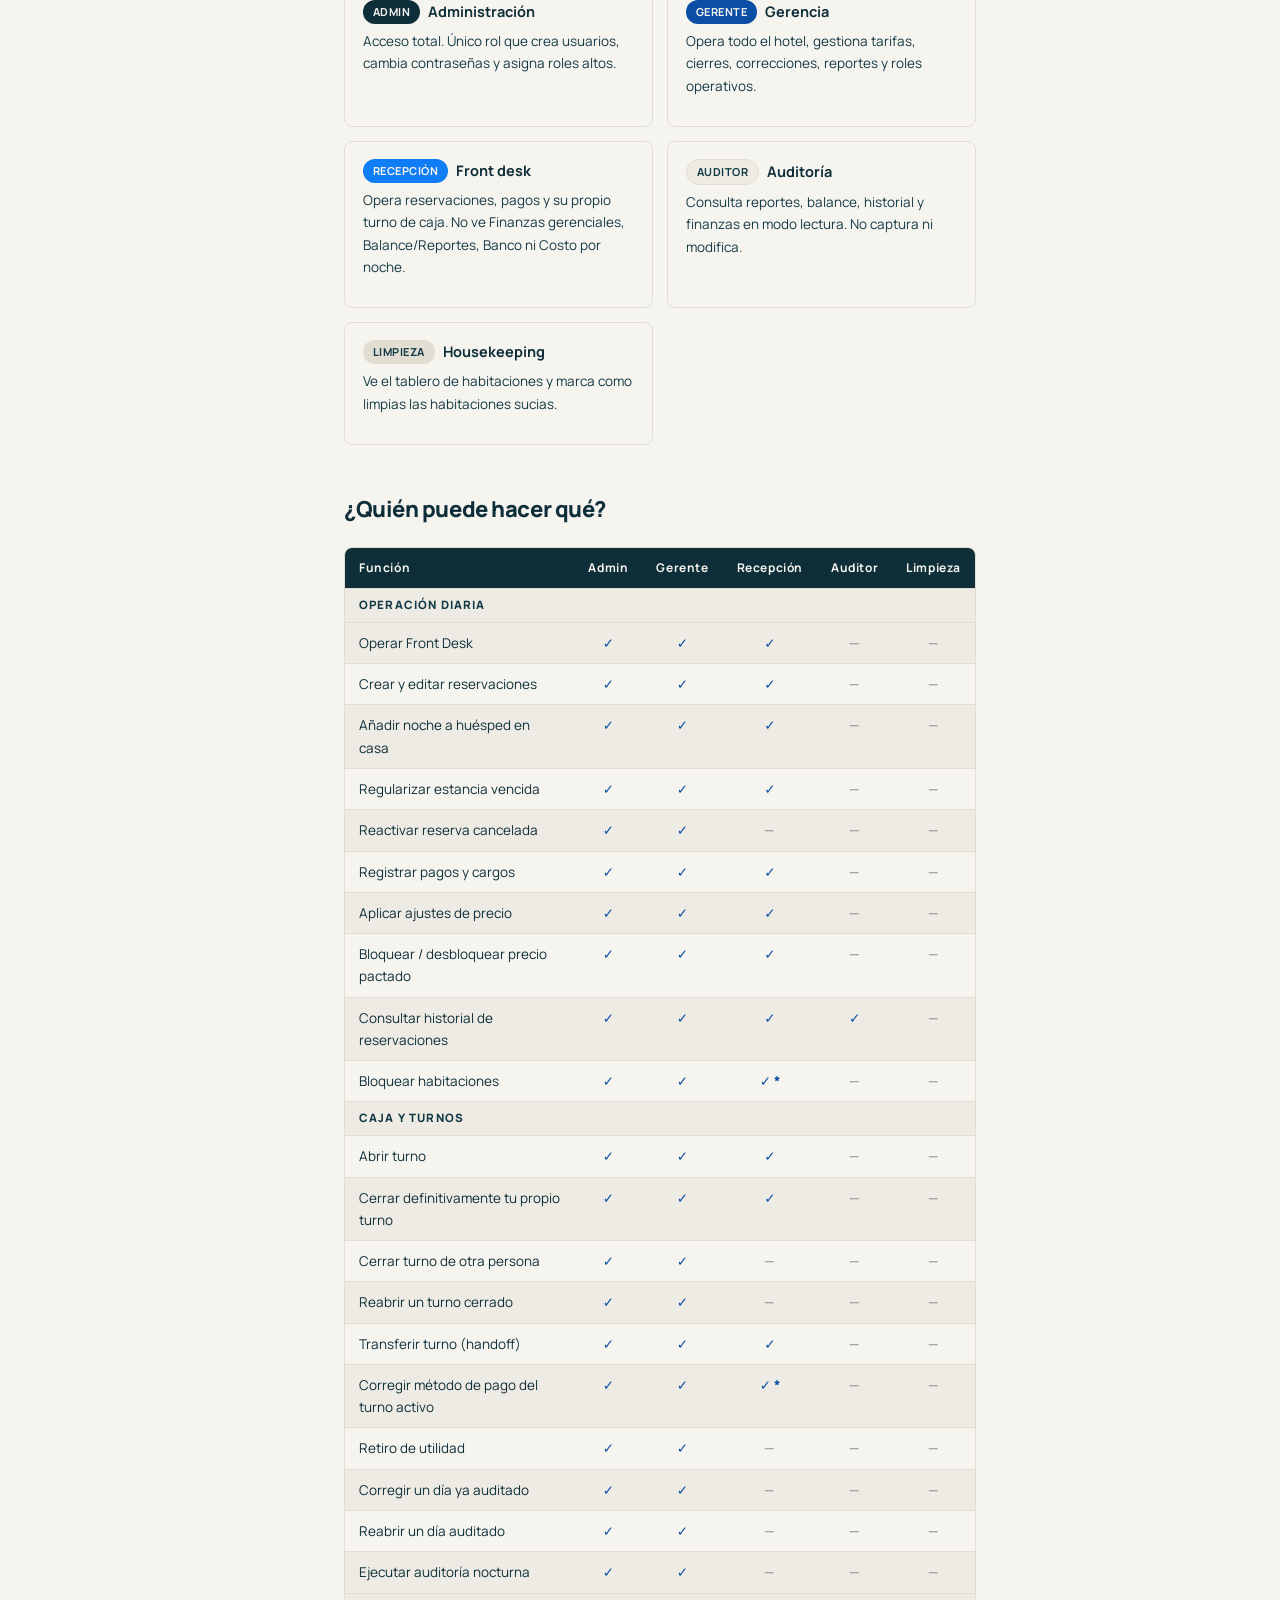
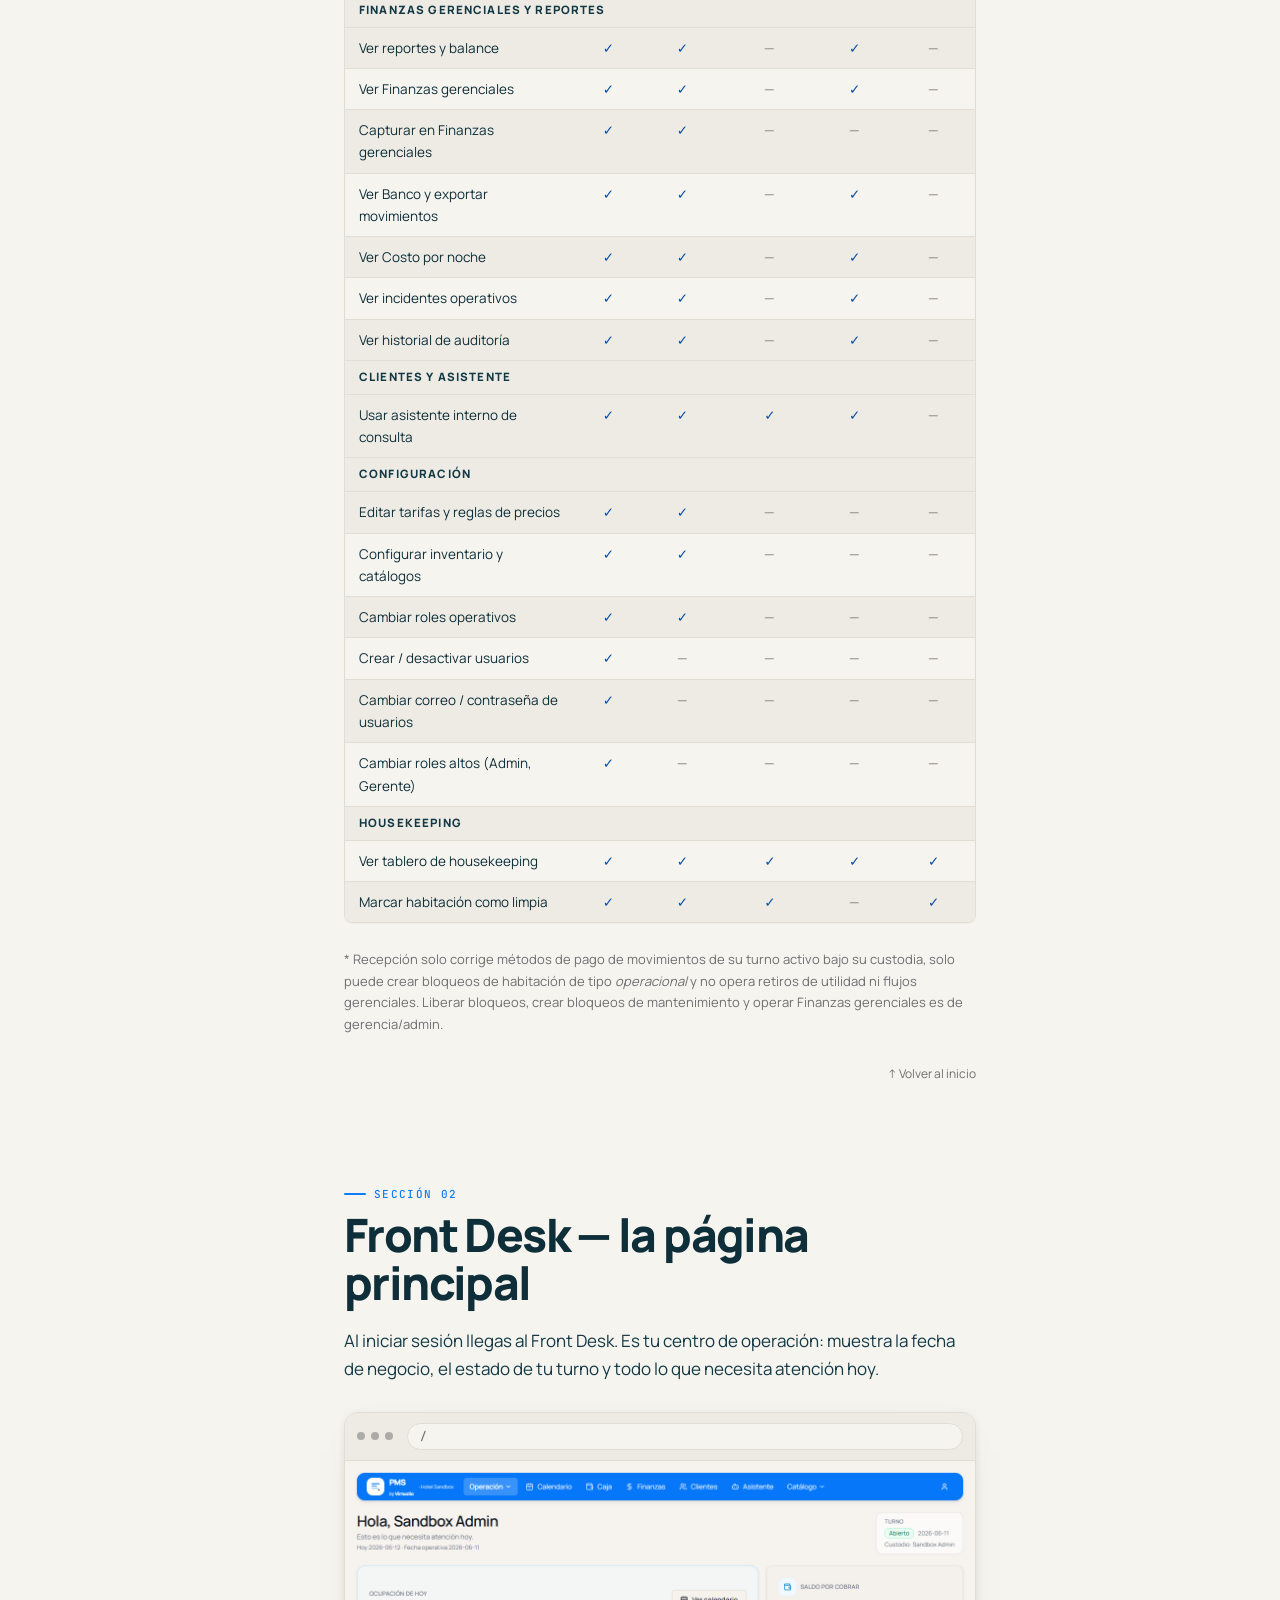
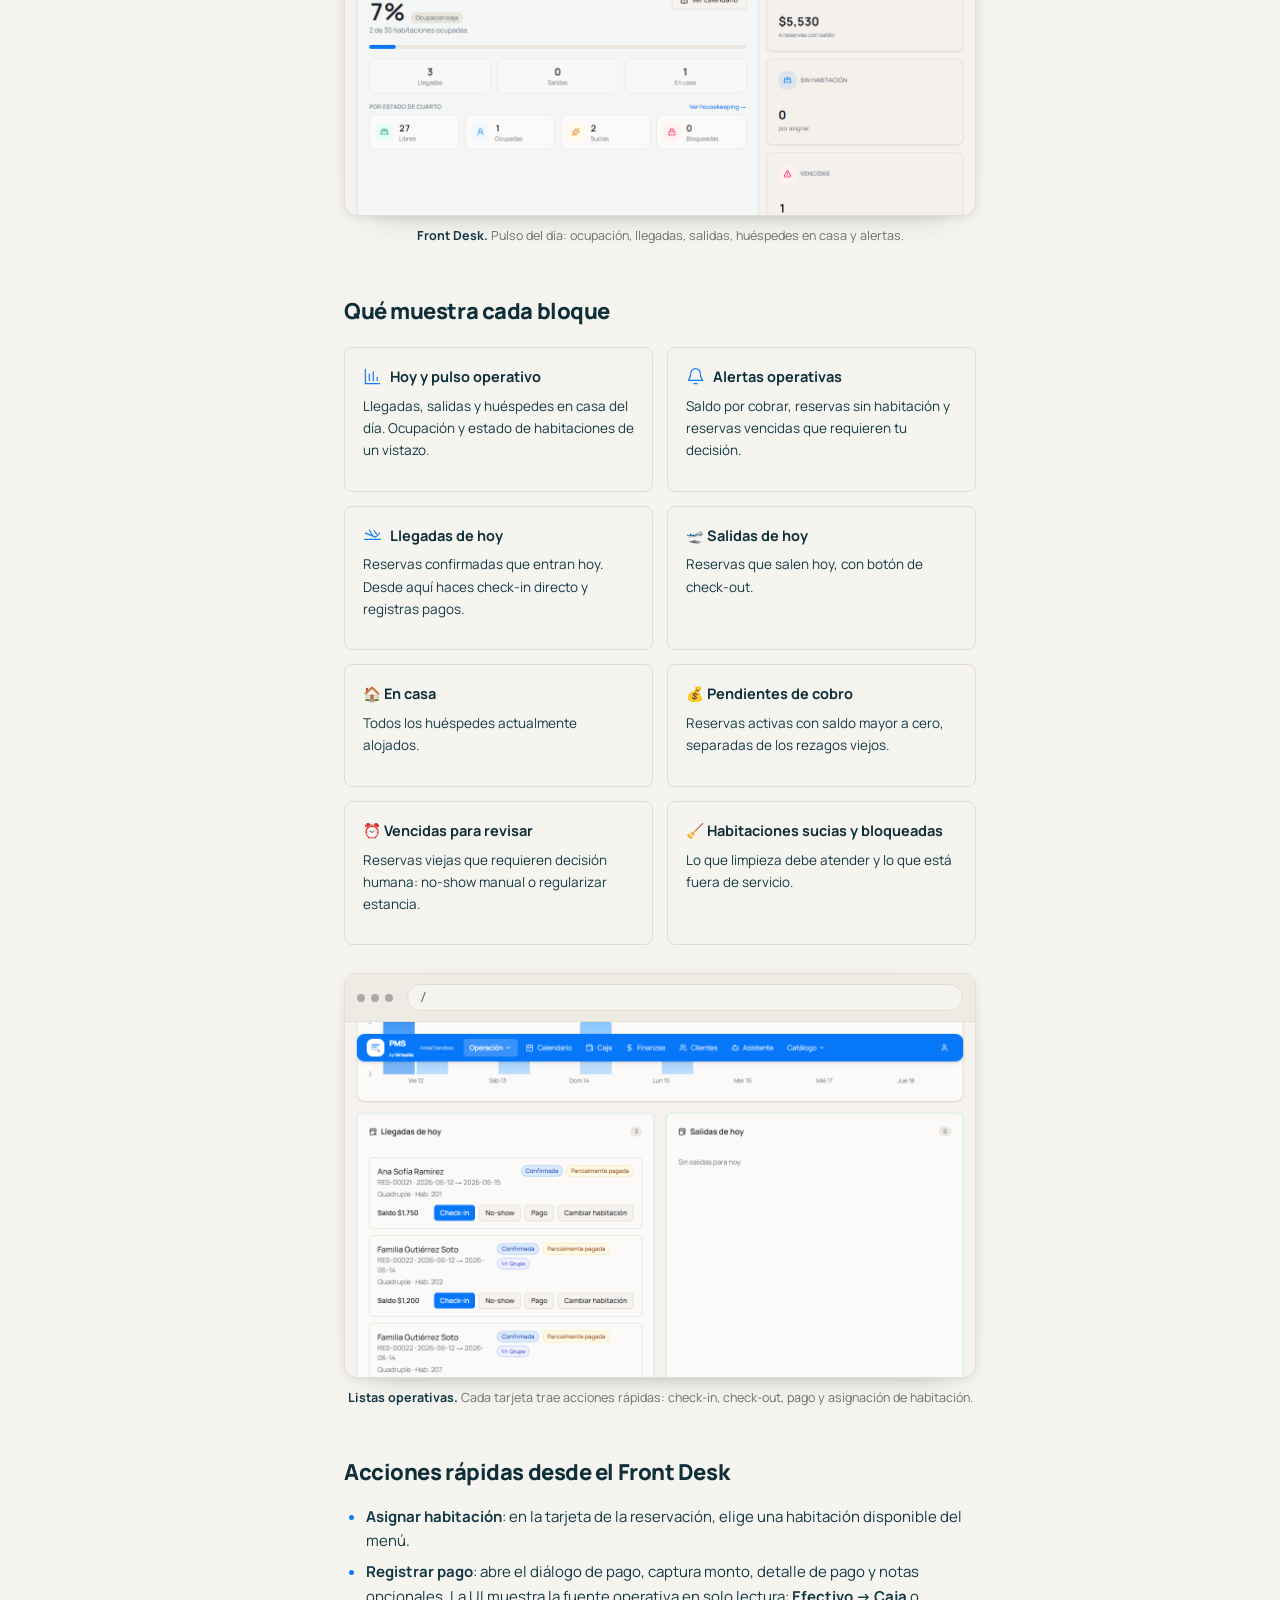
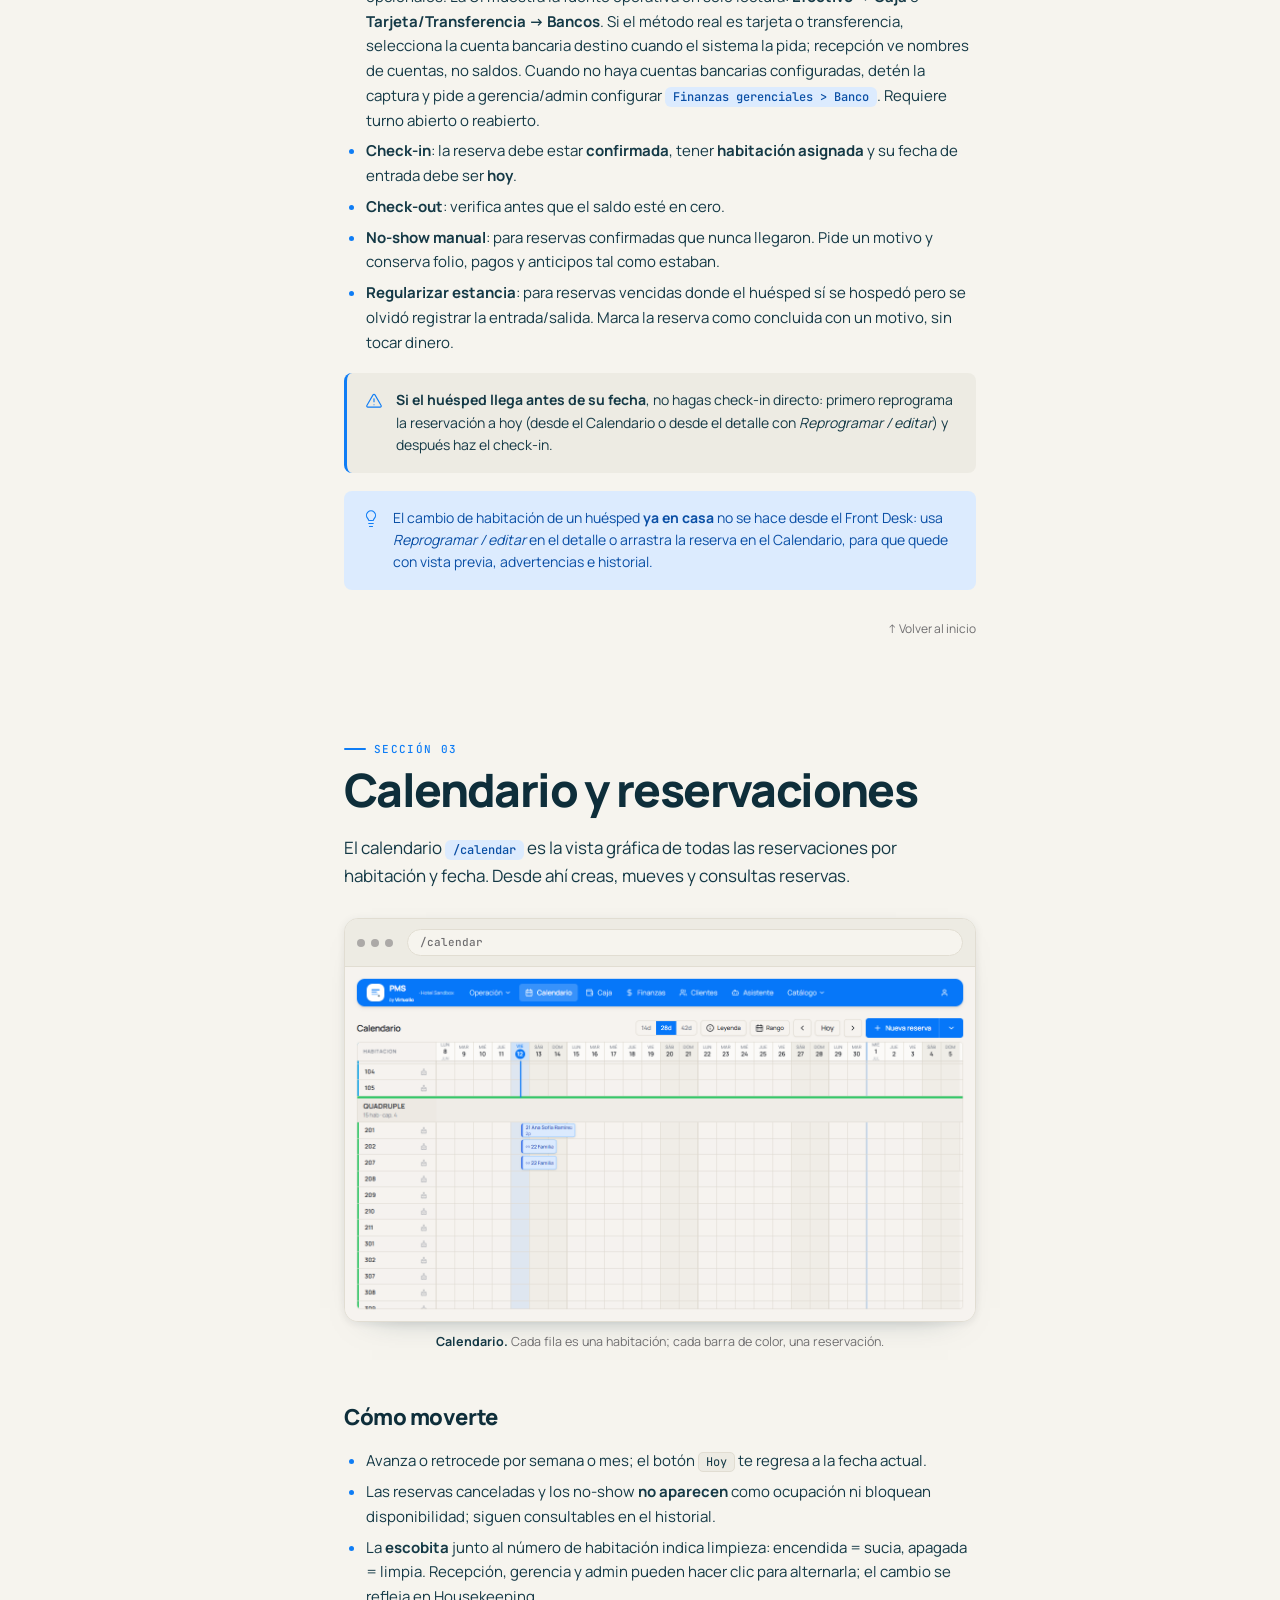
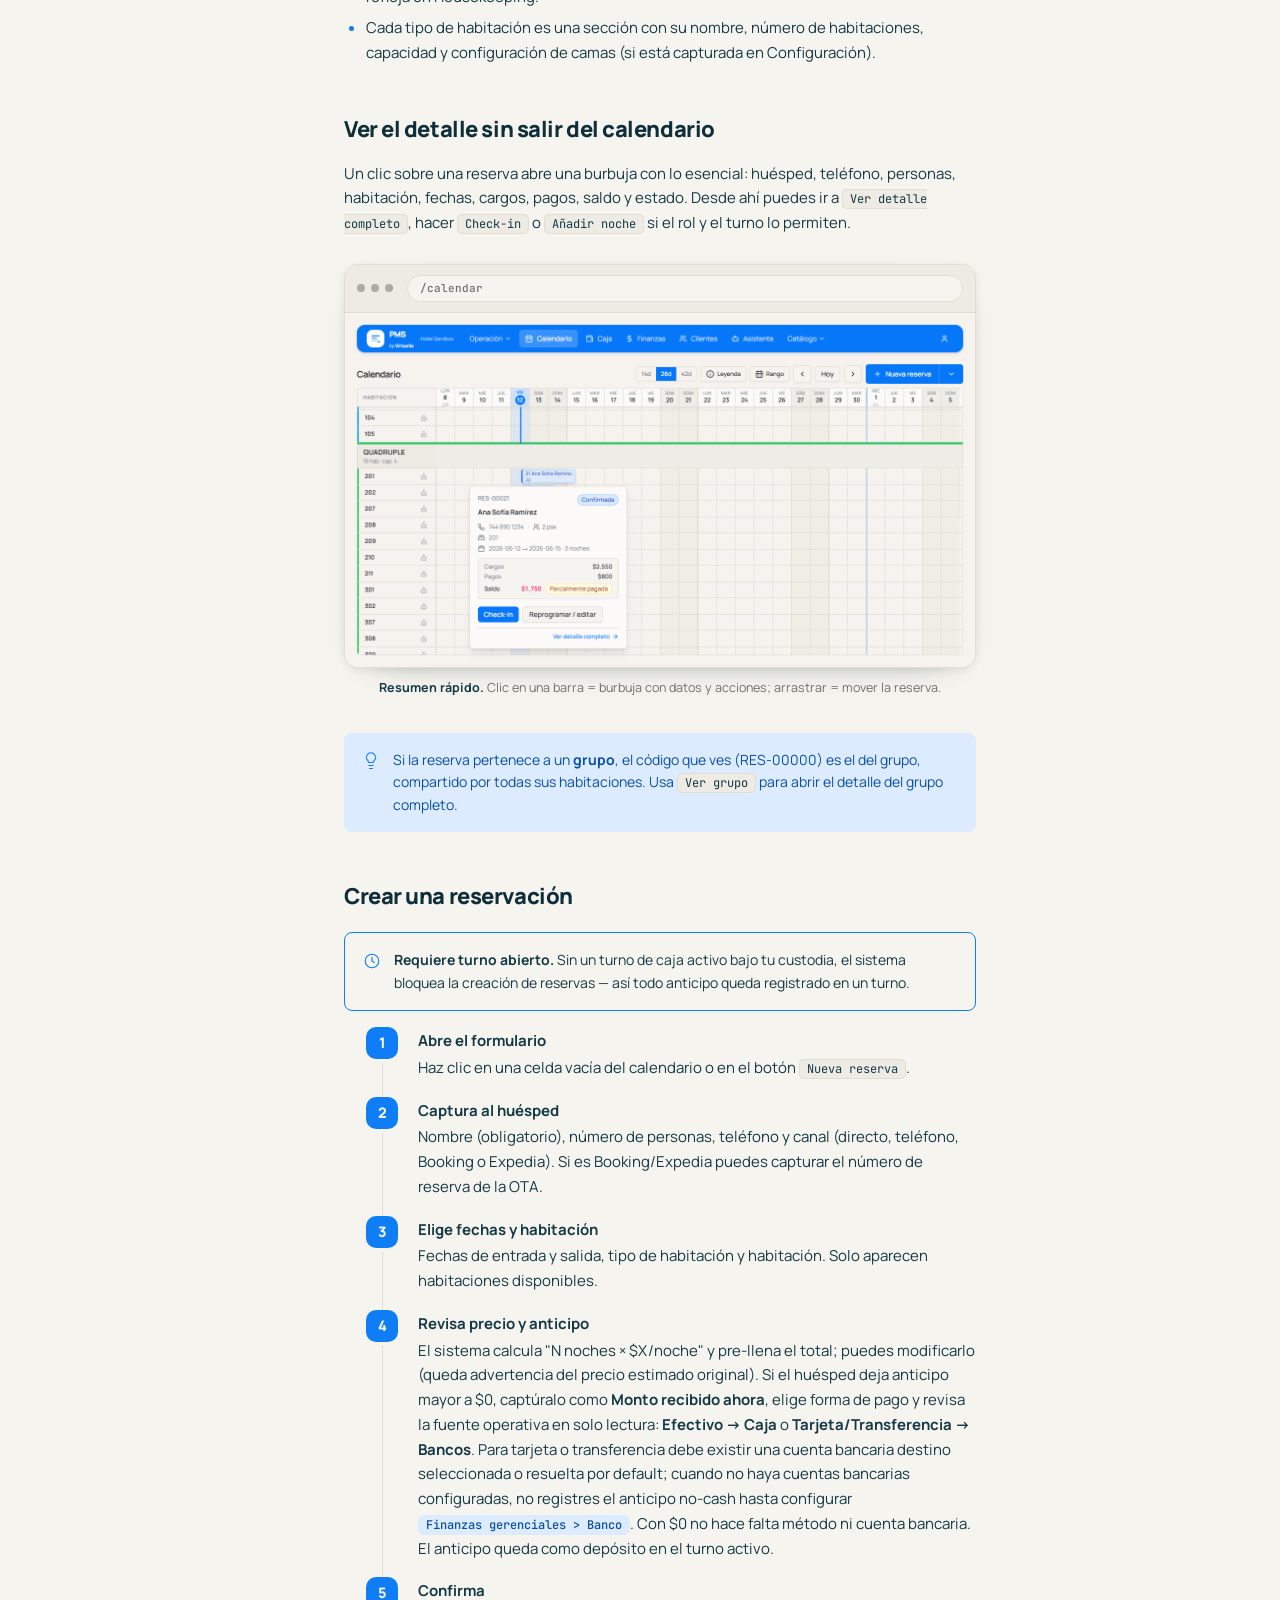
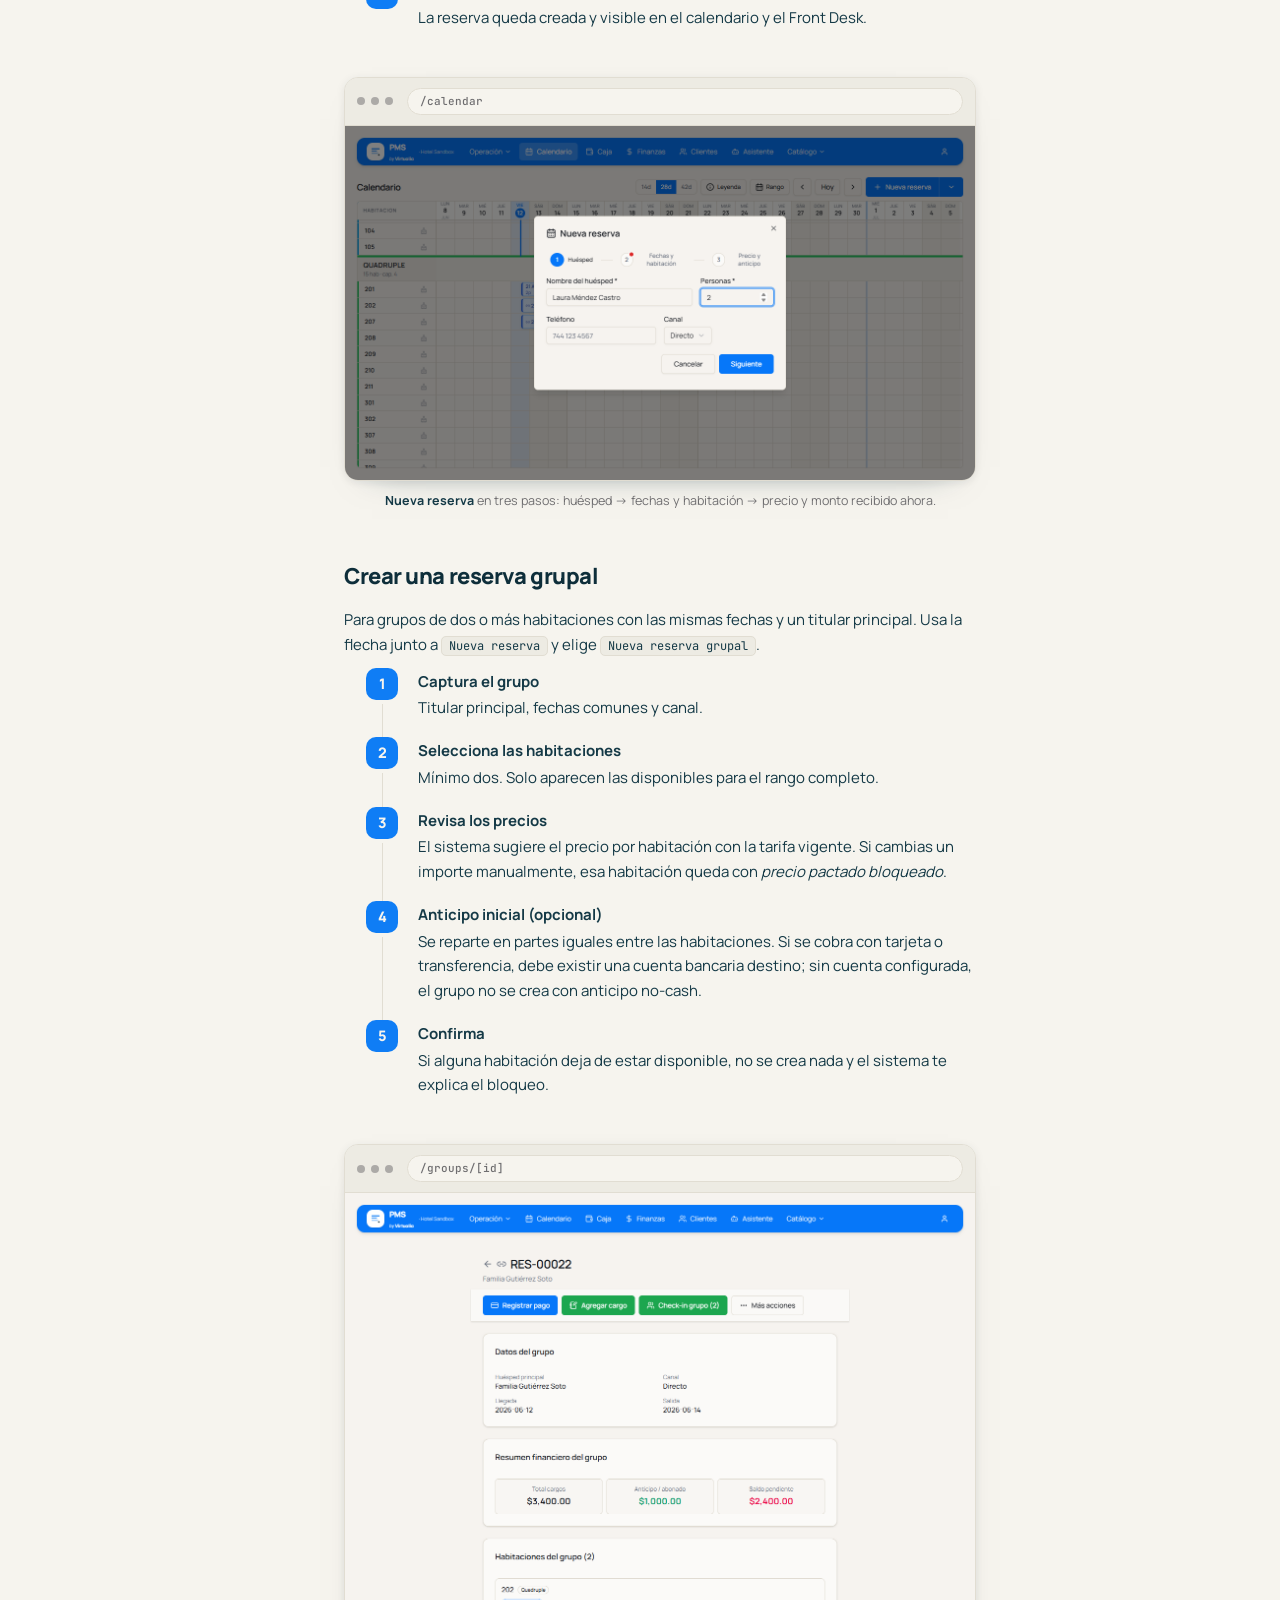
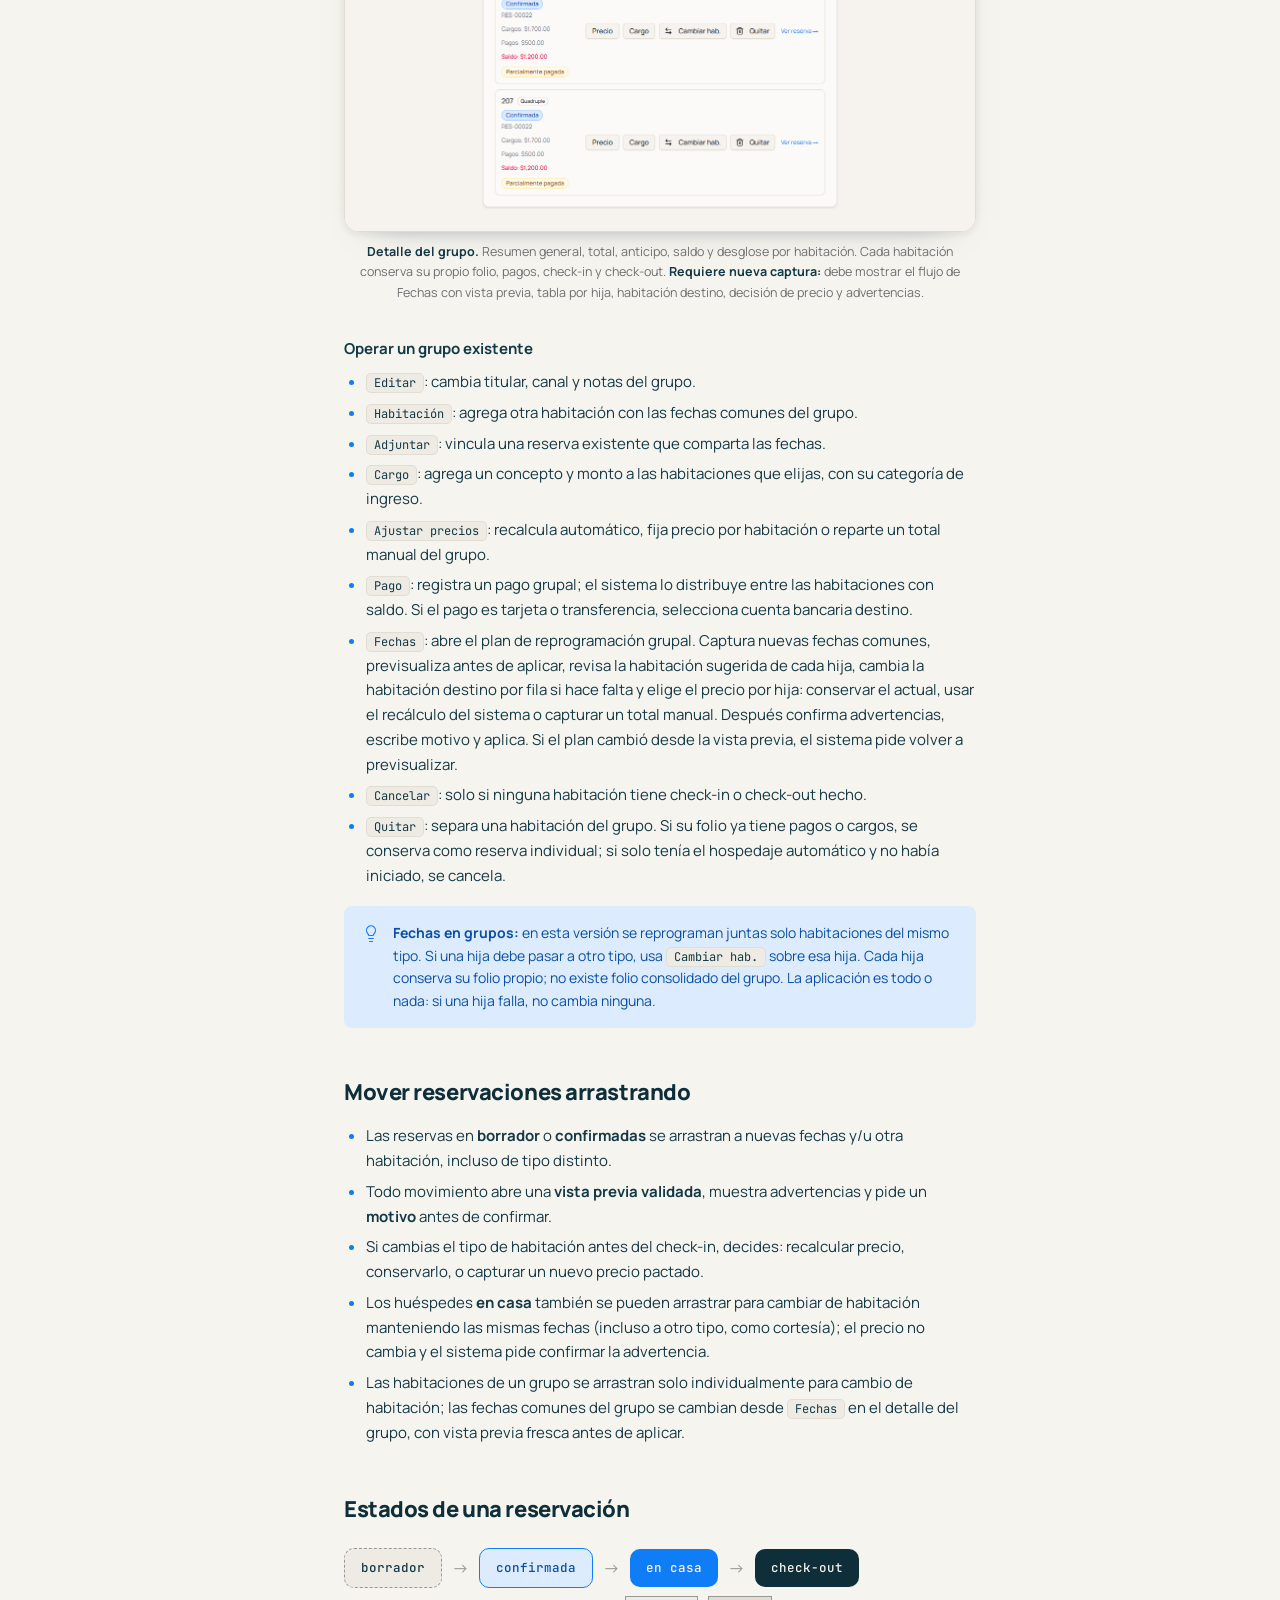
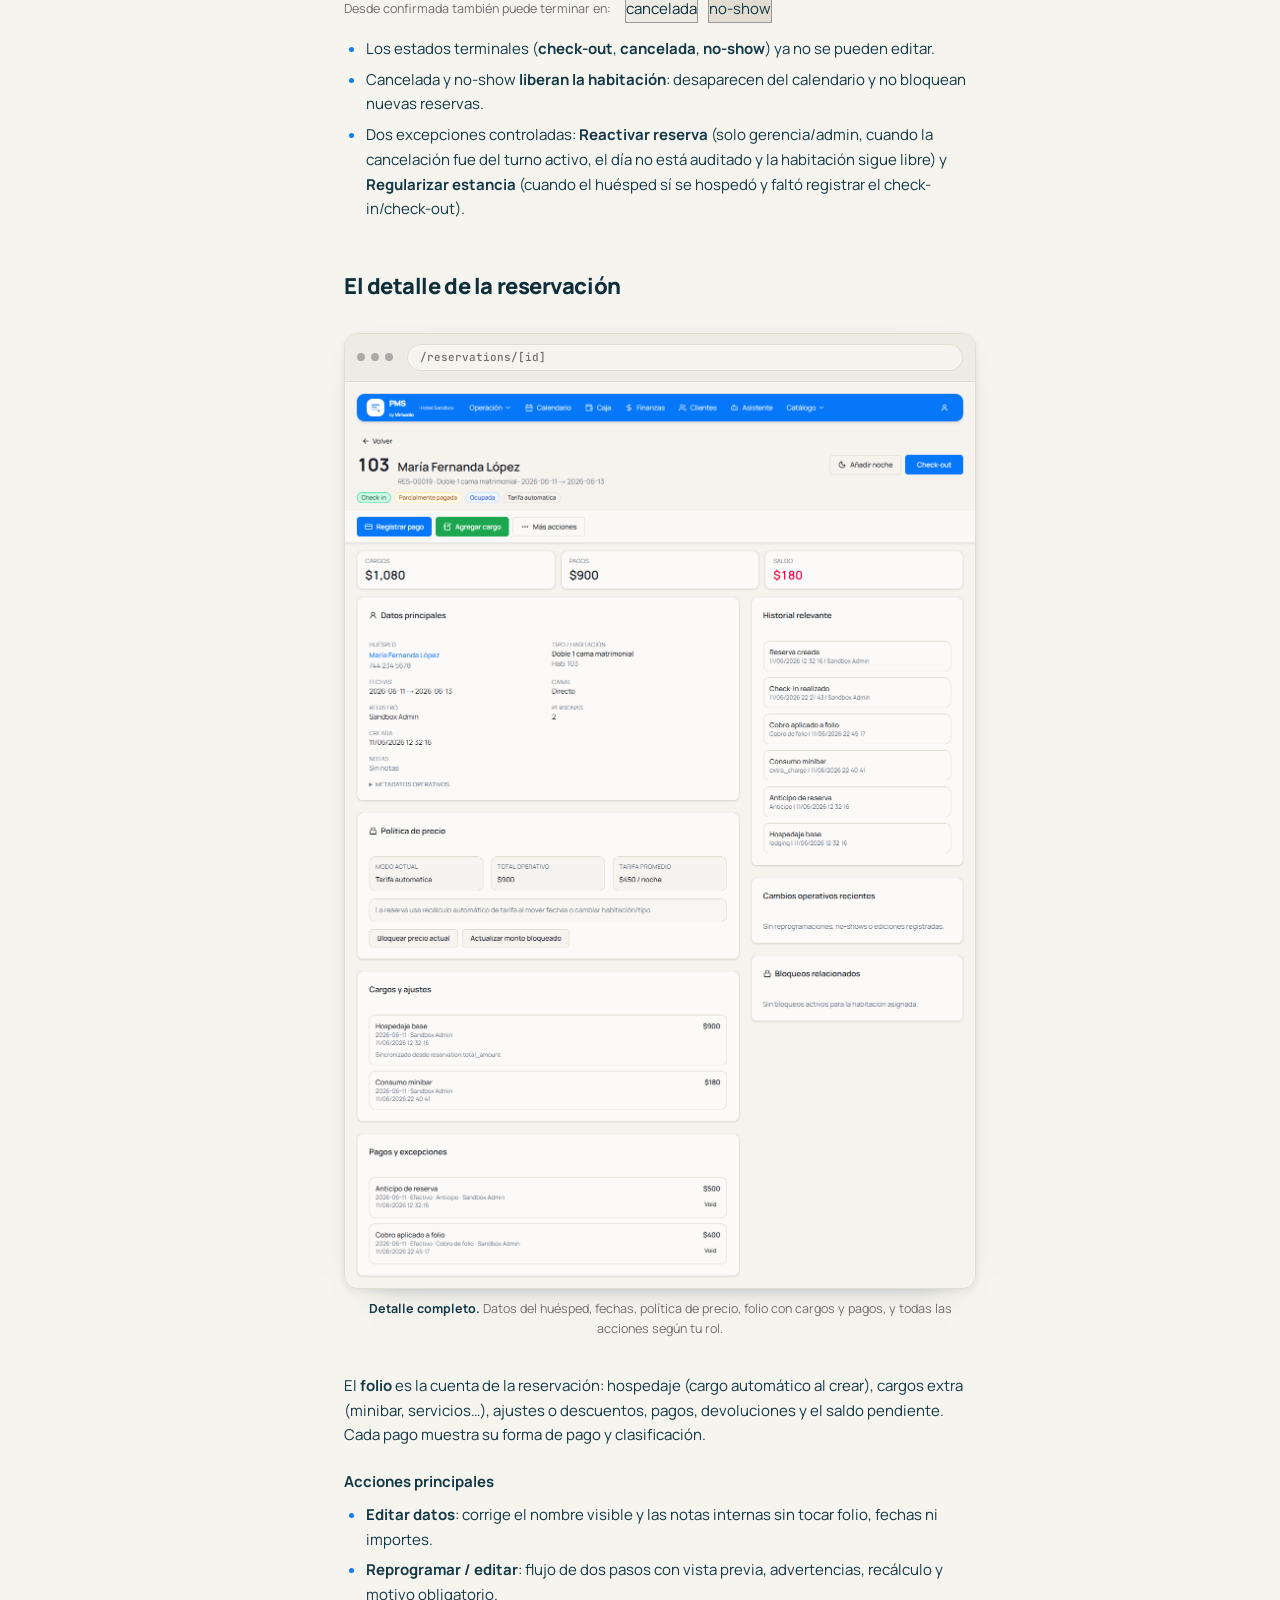
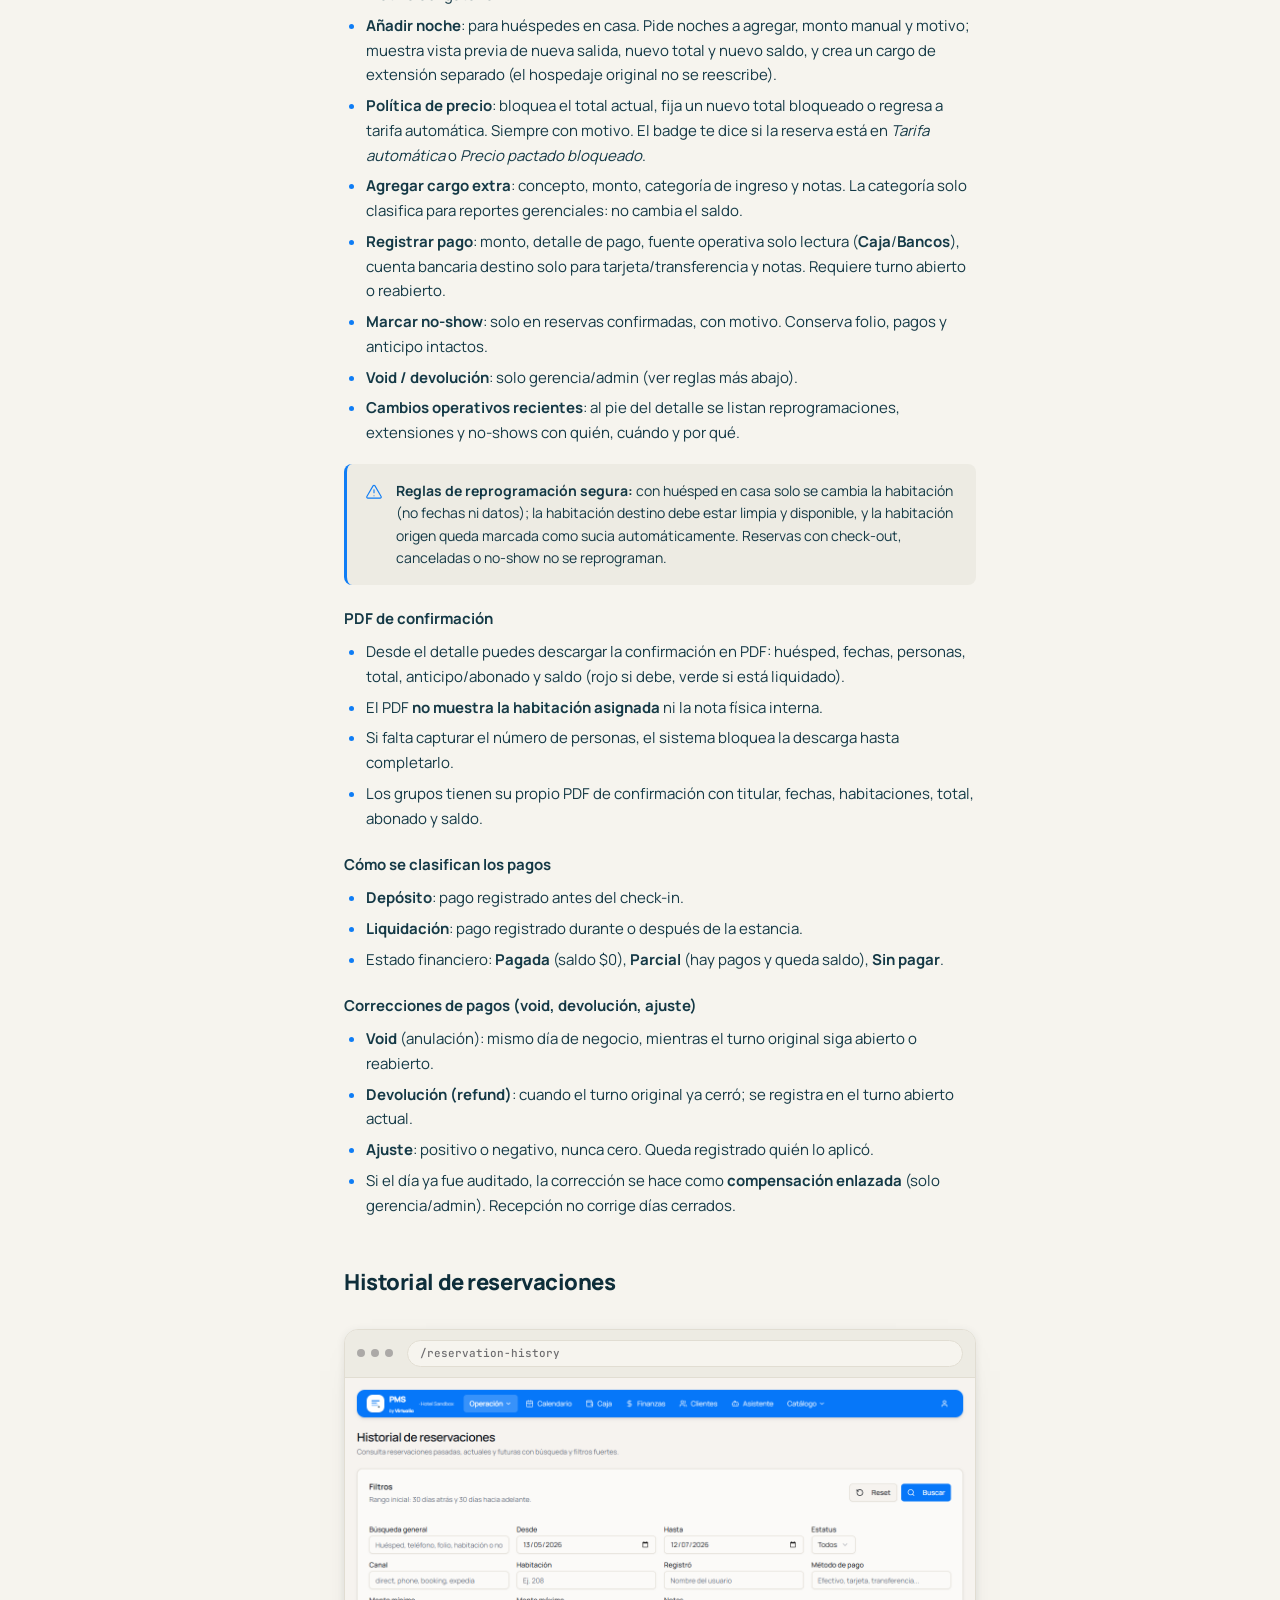
==== commit c8d1e036: "docs(pms): Update group and bank manual Document the group reschedule planner and the non-operationa" ====
--- a/pms/index.html
+++ b/pms/index.html
@@ -858,7 +858,7 @@
       <div class="browser-bar" aria-hidden="true"><span class="browser-dots"><span></span><span></span><span></span></span><span class="browser-url">/groups/[id]</span></div>
       <button type="button" class="shot-link" data-full="img/08-grupo-detalle.png" aria-label="Ampliar captura: Detalle de grupo"><img src="img/08-grupo-detalle.png" alt="Detalle de grupo" /></button>
     </div>
-    <figcaption><b>Detalle del grupo.</b> Resumen general, total, anticipo, saldo y desglose por habitación. Cada habitación conserva su propio folio, pagos, check-in y check-out.</figcaption>
+    <figcaption><b>Detalle del grupo.</b> Resumen general, total, anticipo, saldo y desglose por habitación. Cada habitación conserva su propio folio, pagos, check-in y check-out. <b>Requiere nueva captura:</b> debe mostrar el flujo de Fechas con vista previa, tabla por hija, habitación destino, decisión de precio y advertencias.</figcaption>
   </figure>
 
   <h4>Operar un grupo existente</h4>
@@ -869,10 +869,12 @@
     <li><span class="kbd">Cargo</span>: agrega un concepto y monto a las habitaciones que elijas, con su categoría de ingreso.</li>
     <li><span class="kbd">Ajustar precios</span>: recalcula automático, fija precio por habitación o reparte un total manual del grupo.</li>
     <li><span class="kbd">Pago</span>: registra un pago grupal; el sistema lo distribuye entre las habitaciones con saldo. Si el pago es tarjeta o transferencia, selecciona cuenta bancaria destino.</li>
-    <li><span class="kbd">Fechas</span>: reprograma todas las habitaciones con vista previa; si una no está disponible, no se cambia ninguna.</li>
+    <li><span class="kbd">Fechas</span>: abre el plan de reprogramación grupal. Captura nuevas fechas comunes, previsualiza antes de aplicar, revisa la habitación sugerida de cada hija, cambia la habitación destino por fila si hace falta y elige el precio por hija: conservar el actual, usar el recálculo del sistema o capturar un total manual. Después confirma advertencias, escribe motivo y aplica. Si el plan cambió desde la vista previa, el sistema pide volver a previsualizar.</li>
     <li><span class="kbd">Cancelar</span>: solo si ninguna habitación tiene check-in o check-out hecho.</li>
     <li><span class="kbd">Quitar</span>: separa una habitación del grupo. Si su folio ya tiene pagos o cargos, se conserva como reserva individual; si solo tenía el hospedaje automático y no había iniciado, se cancela.</li>
   </ul>
+
+  <div class="callout info"><svg class="svg-ico" viewBox="0 0 24 24" fill="none" stroke="currentColor" stroke-width="1.5" stroke-linecap="round" stroke-linejoin="round" aria-hidden="true"><path d="M15 14c.2-1.1.8-1.9 1.5-2.8A6 6 0 1 0 7.5 11.2c.7.9 1.3 1.7 1.5 2.8" /><path d="M9 18h6" /><path d="M10 22h4" /><path d="M10 14h4" /></svg><div><b>Fechas en grupos:</b> en esta versión se reprograman juntas solo habitaciones del mismo tipo. Si una hija debe pasar a otro tipo, usa <span class="kbd">Cambiar hab.</span> sobre esa hija. Cada hija conserva su folio propio; no existe folio consolidado del grupo. La aplicación es todo o nada: si una hija falla, no cambia ninguna.</div></div>
 
   <h3>Mover reservaciones arrastrando</h3>
   <ul>
@@ -880,7 +882,7 @@
     <li>Todo movimiento abre una <b>vista previa validada</b>, muestra advertencias y pide un <b>motivo</b> antes de confirmar.</li>
     <li>Si cambias el tipo de habitación antes del check-in, decides: recalcular precio, conservarlo, o capturar un nuevo precio pactado.</li>
     <li>Los huéspedes <b>en casa</b> también se pueden arrastrar para cambiar de habitación manteniendo las mismas fechas (incluso a otro tipo, como cortesía); el precio no cambia y el sistema pide confirmar la advertencia.</li>
-    <li>Las habitaciones de un grupo se arrastran solo individualmente para cambio de habitación; las fechas del grupo se cambian desde el detalle del grupo.</li>
+    <li>Las habitaciones de un grupo se arrastran solo individualmente para cambio de habitación; las fechas comunes del grupo se cambian desde <span class="kbd">Fechas</span> en el detalle del grupo, con vista previa fresca antes de aplicar.</li>
   </ul>
 
   <h3>Estados de una reservación</h3>
@@ -1358,11 +1360,13 @@
   </figure>
   <ul>
     <li>Visible para gerencia, admin y auditoría. Recepción ve nombres de cuentas al cobrar (nunca saldos).</li>
-    <li>Acciones bancarias: gasto, pago a acreedor, retiro de utilidad, comisión, ajuste, transferencia interna o salida bancaria sin clasificación — siempre con cuenta bancaria real y fecha operativa.</li>
+    <li>Acciones bancarias: gasto, pago a acreedor, retiro de utilidad, entrada de dueño / empresa relacionada, comisión, ajuste, transferencia interna o salida bancaria sin clasificación — siempre con cuenta bancaria real y fecha operativa.</li>
     <li><b>Pago de cuenta pendiente</b> baja la deuda y la liquidez, pero no crea gasto nuevo.</li>
+    <li><b>Entrada de dueño / empresa relacionada</b> se usa cuando el dueño, socio o empresa relacionada deposita dinero en una cuenta bancaria real del hotel. Aumenta Banco como ajuste bancario no operativo, requiere motivo, puede llevar referencia y notas, y aparece en movimientos y export de Banco. En notas conviene escribir: <em>No es ingreso operativo del hotel</em>. No cuenta como hospedaje, venta, pago de huésped, pago de cuenta pendiente, gasto, Costo por noche ni transferencia interna.</li>
     <li><b>Comisión bancaria</b> es gasto financiero no operativo; no se mezcla con egresos operativos del cajero.</li>
     <li><b>Salida bancaria sin clasificación</b> es salida bancaria avanzada sin gasto real ni Costo por noche.</li>
     <li><b>Banco a banco</b>, <b>banco a caja</b> y <b>caja a banco</b> son transferencias internas; no son ingreso, gasto ni retiro de utilidad.</li>
+    <li><b>No uses Ingreso bancario manual</b> para aportes, préstamos o entradas patrimoniales del dueño o empresa relacionada. Tampoco uses <b>Transferencia a empresa relacionada</b> para entradas: ese flujo representa salida o retiro desde Banco.</li>
     <li>Salvo el depósito de efectivo a banco hecho desde Caja, los movimientos bancarios gerenciales <b>no entran al corte del cajero</b> ni alteran el efectivo esperado.</li>
   </ul>
 
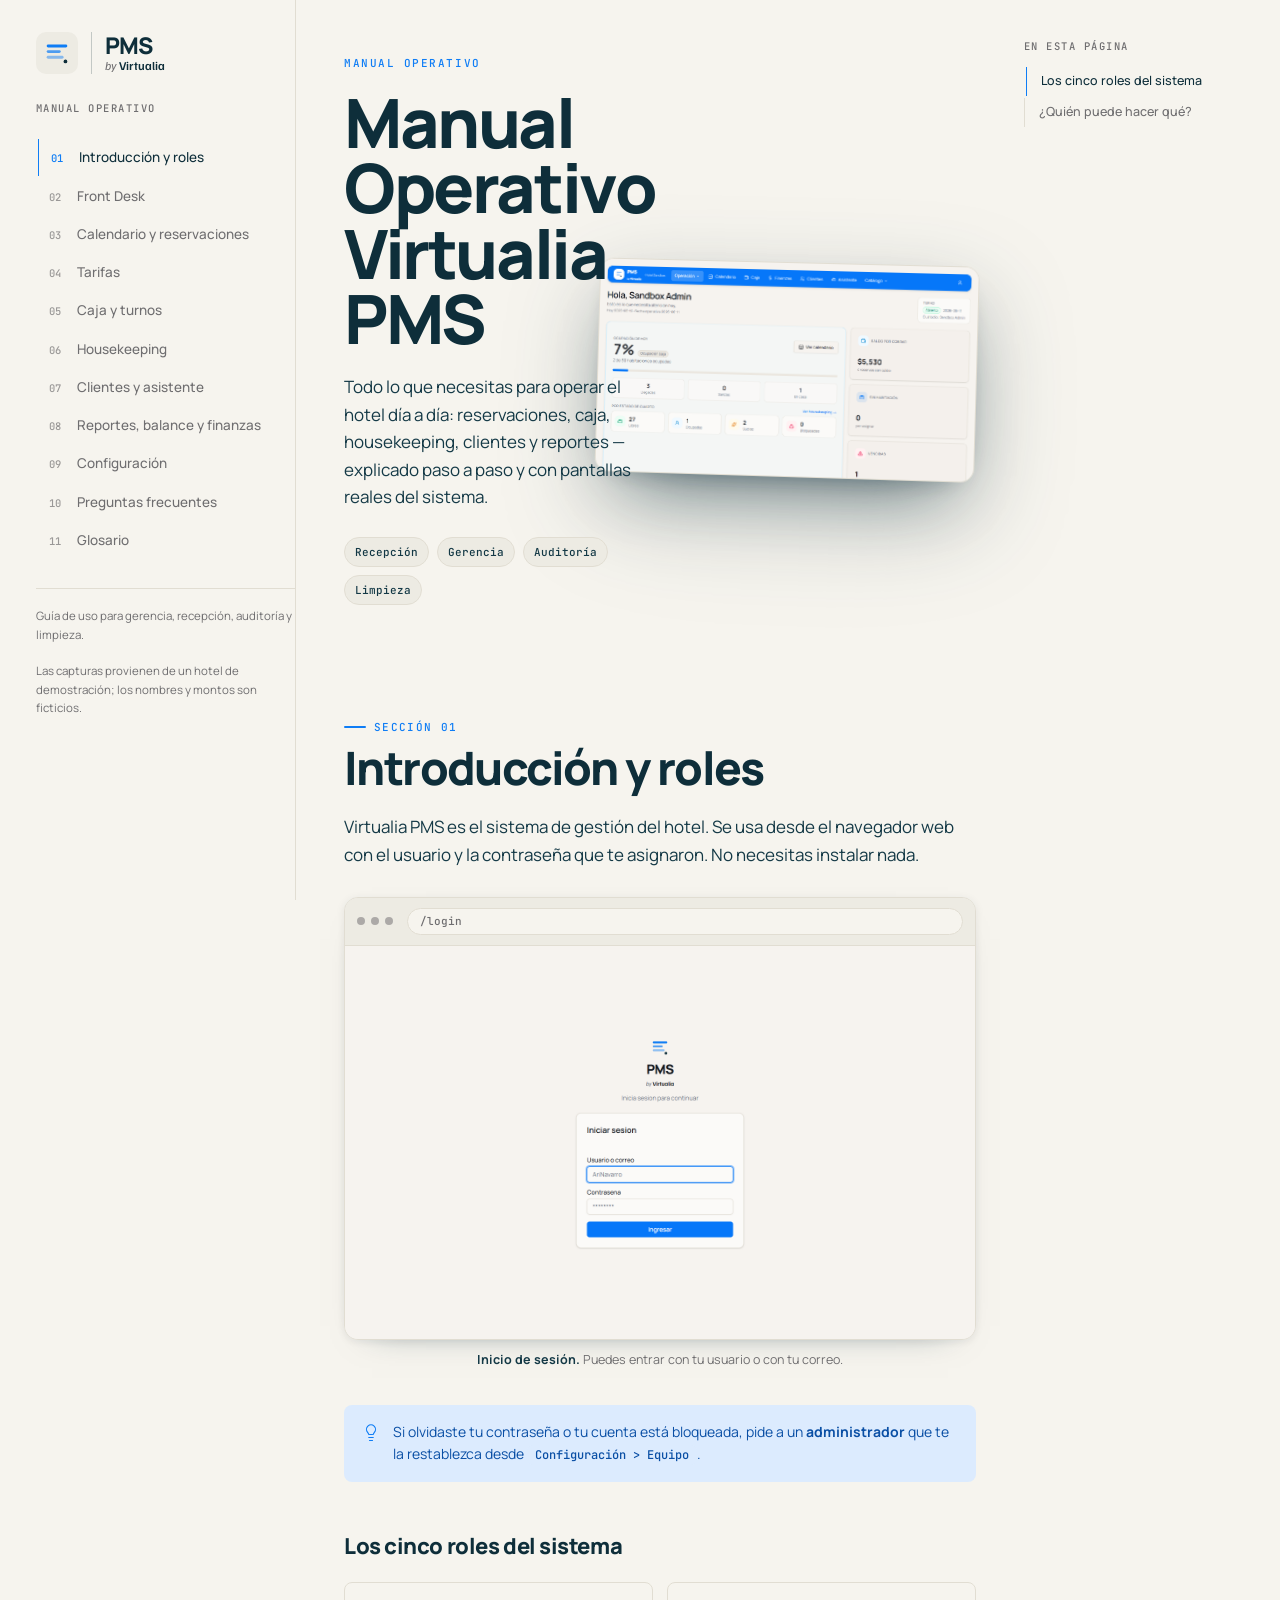
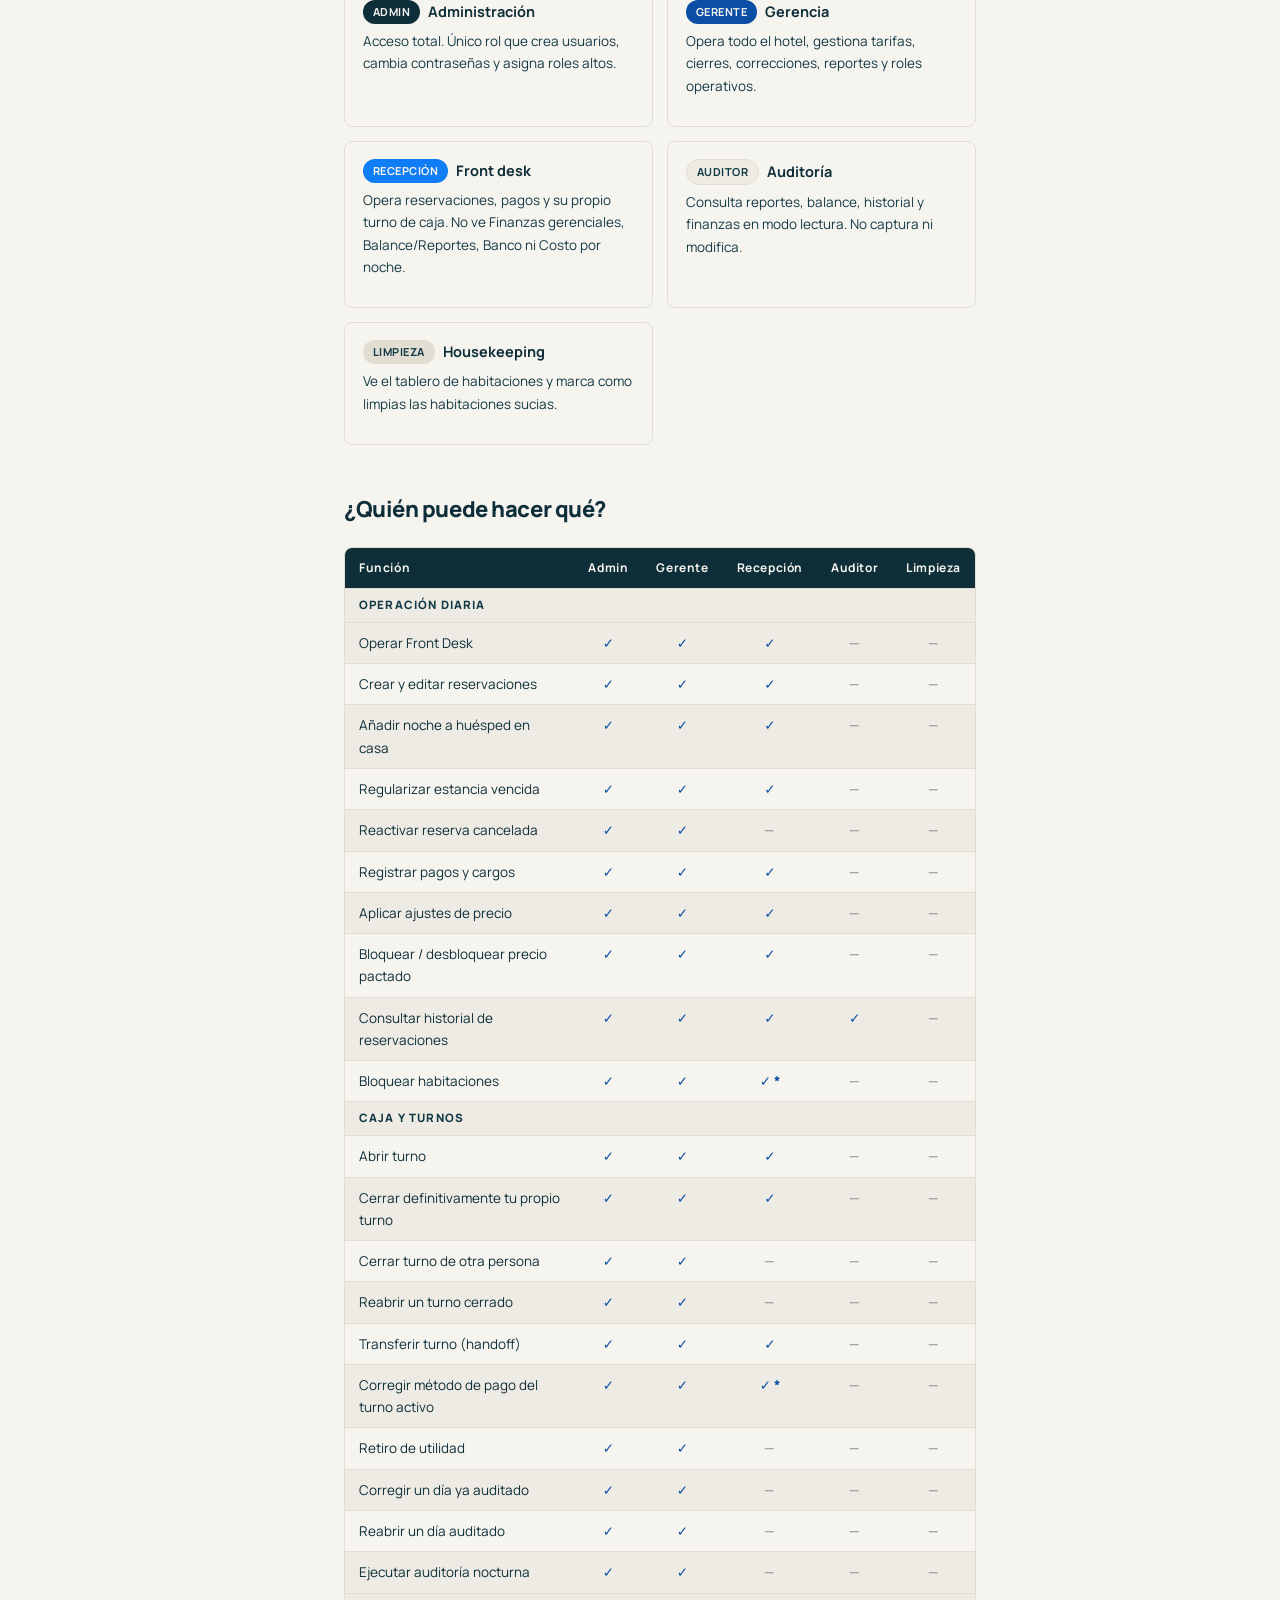
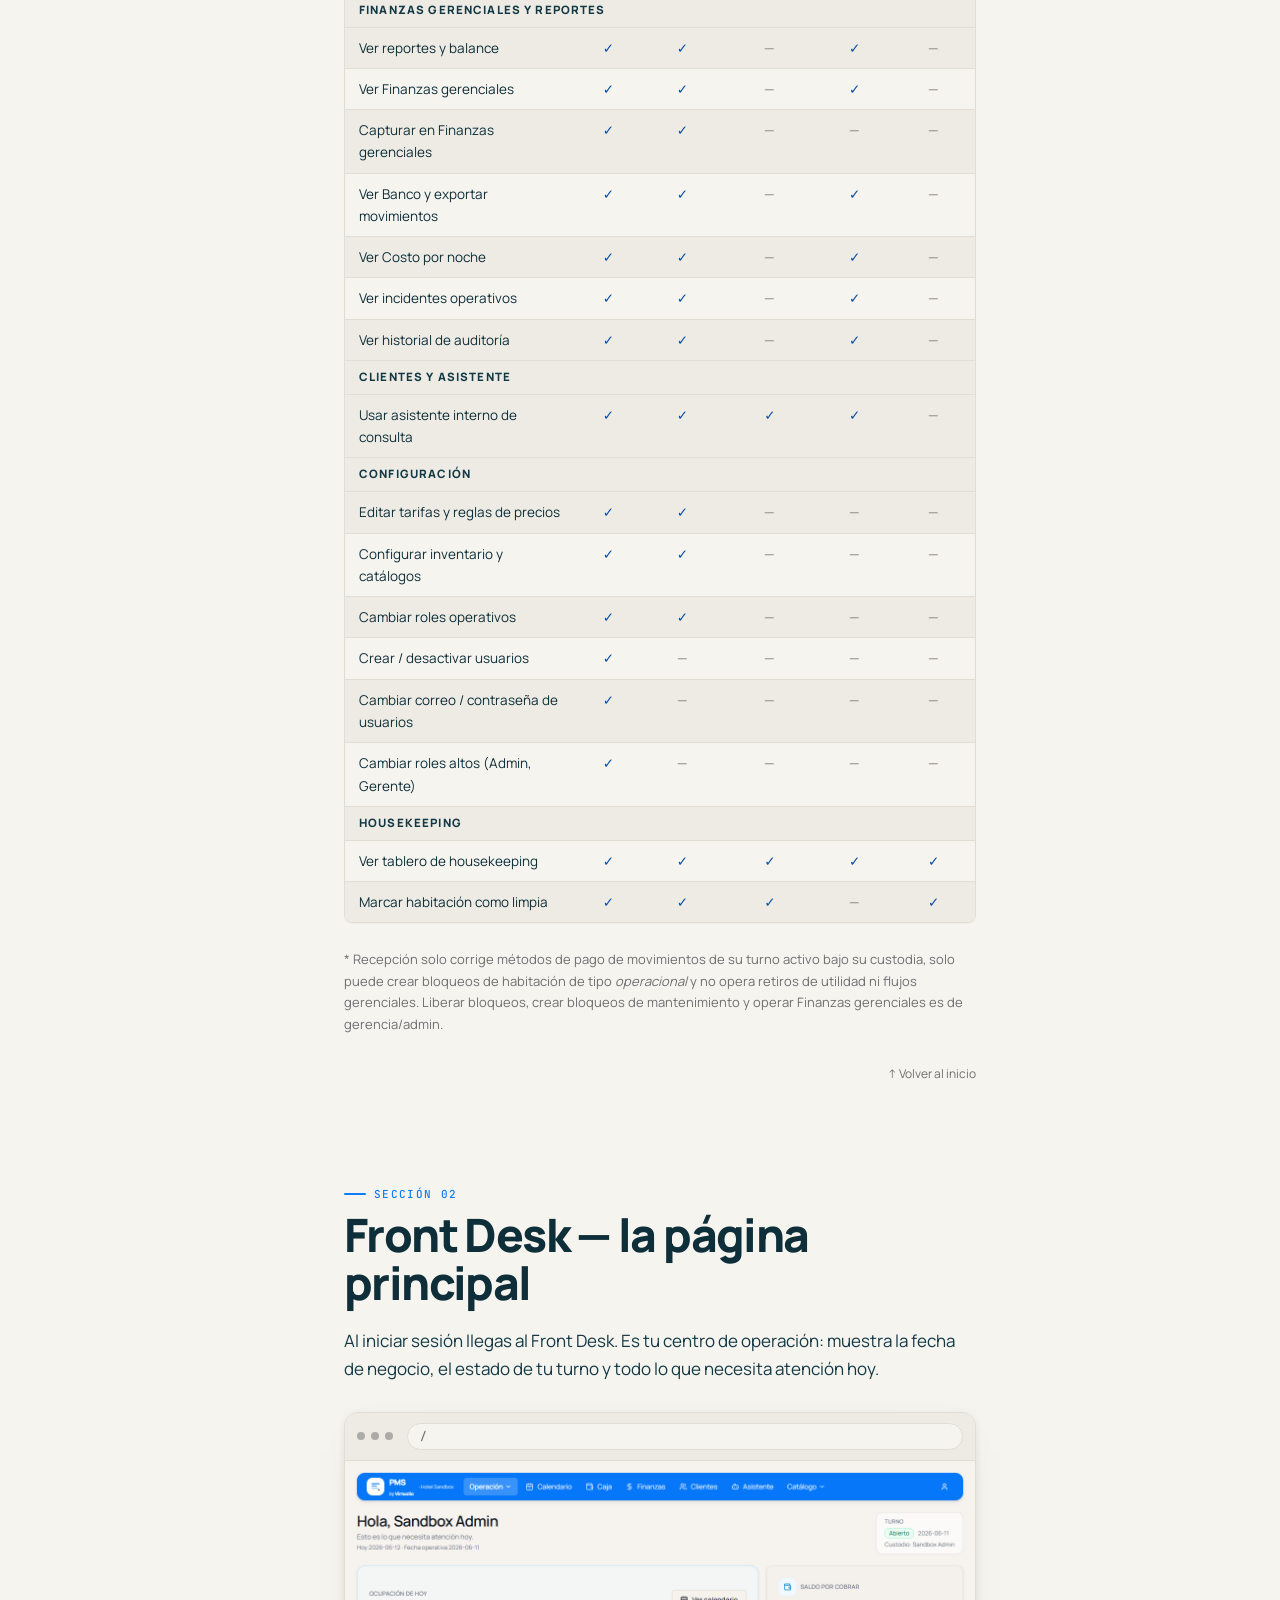
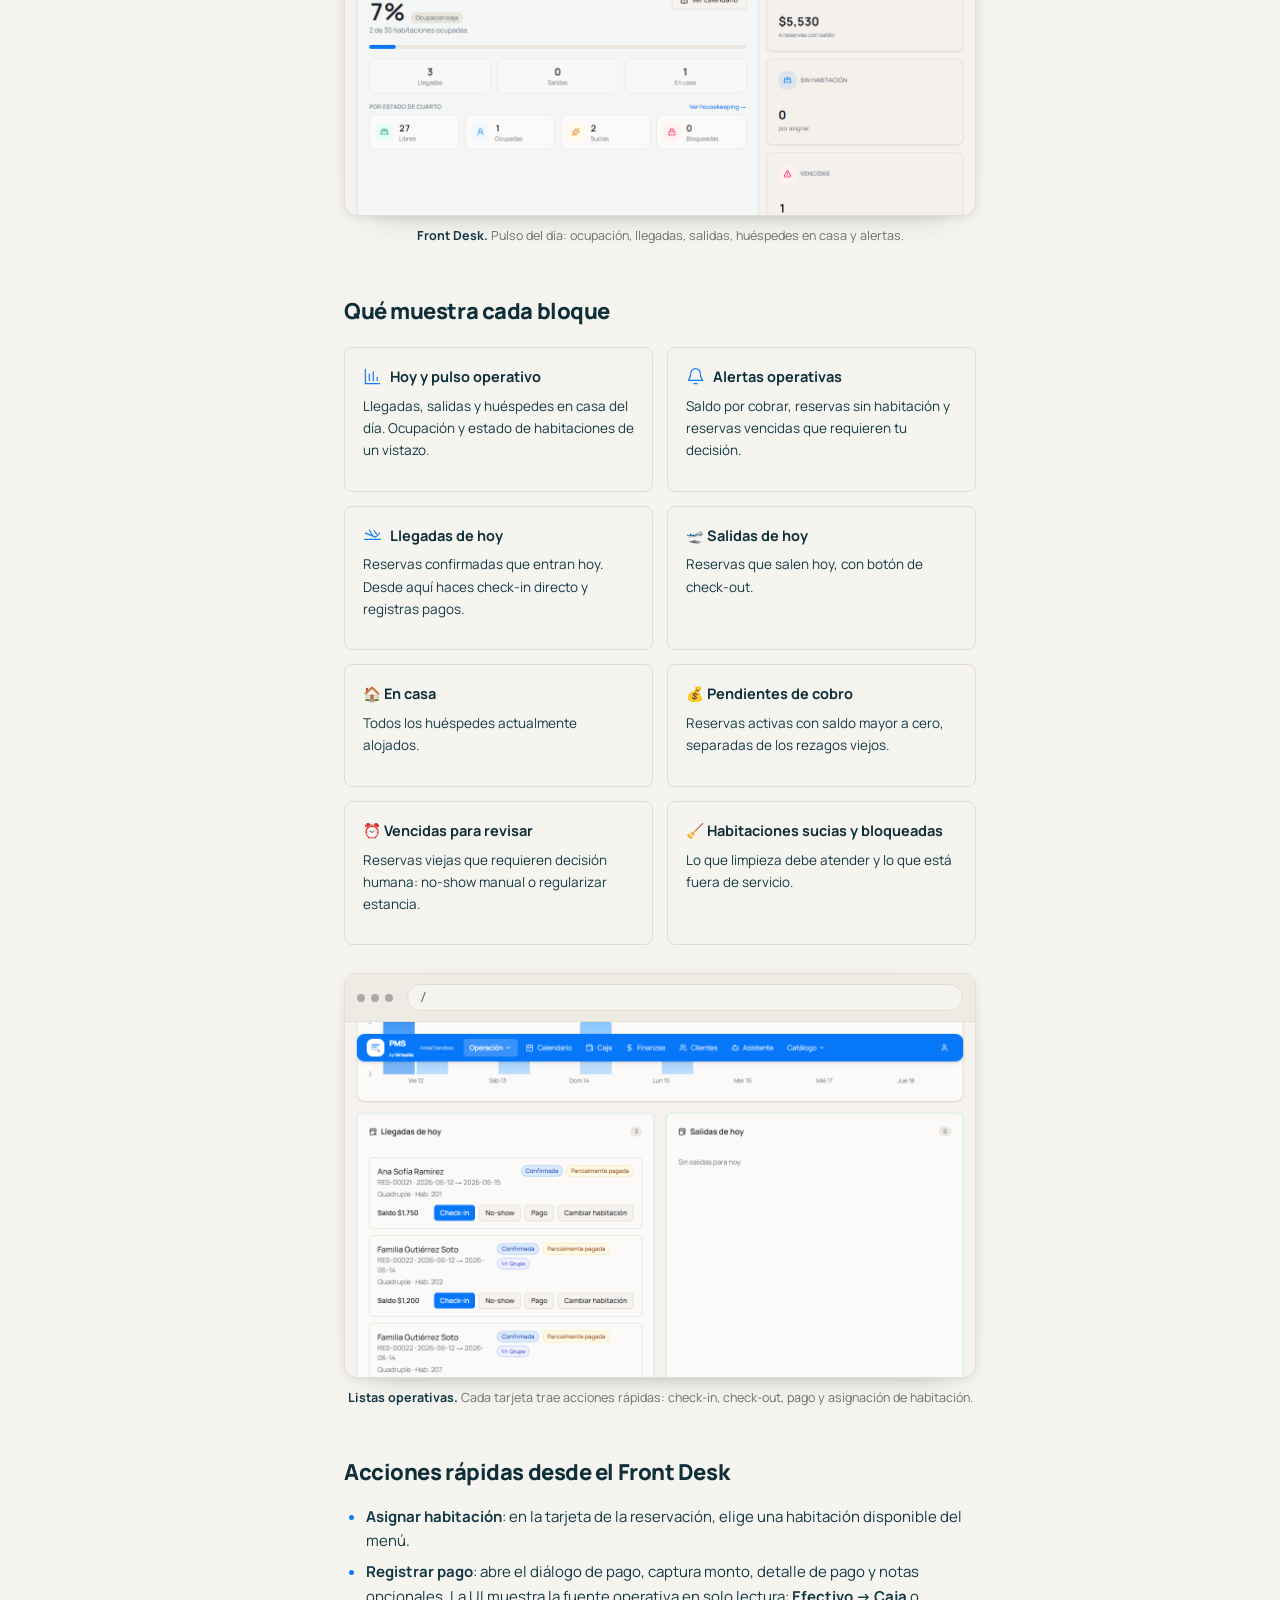
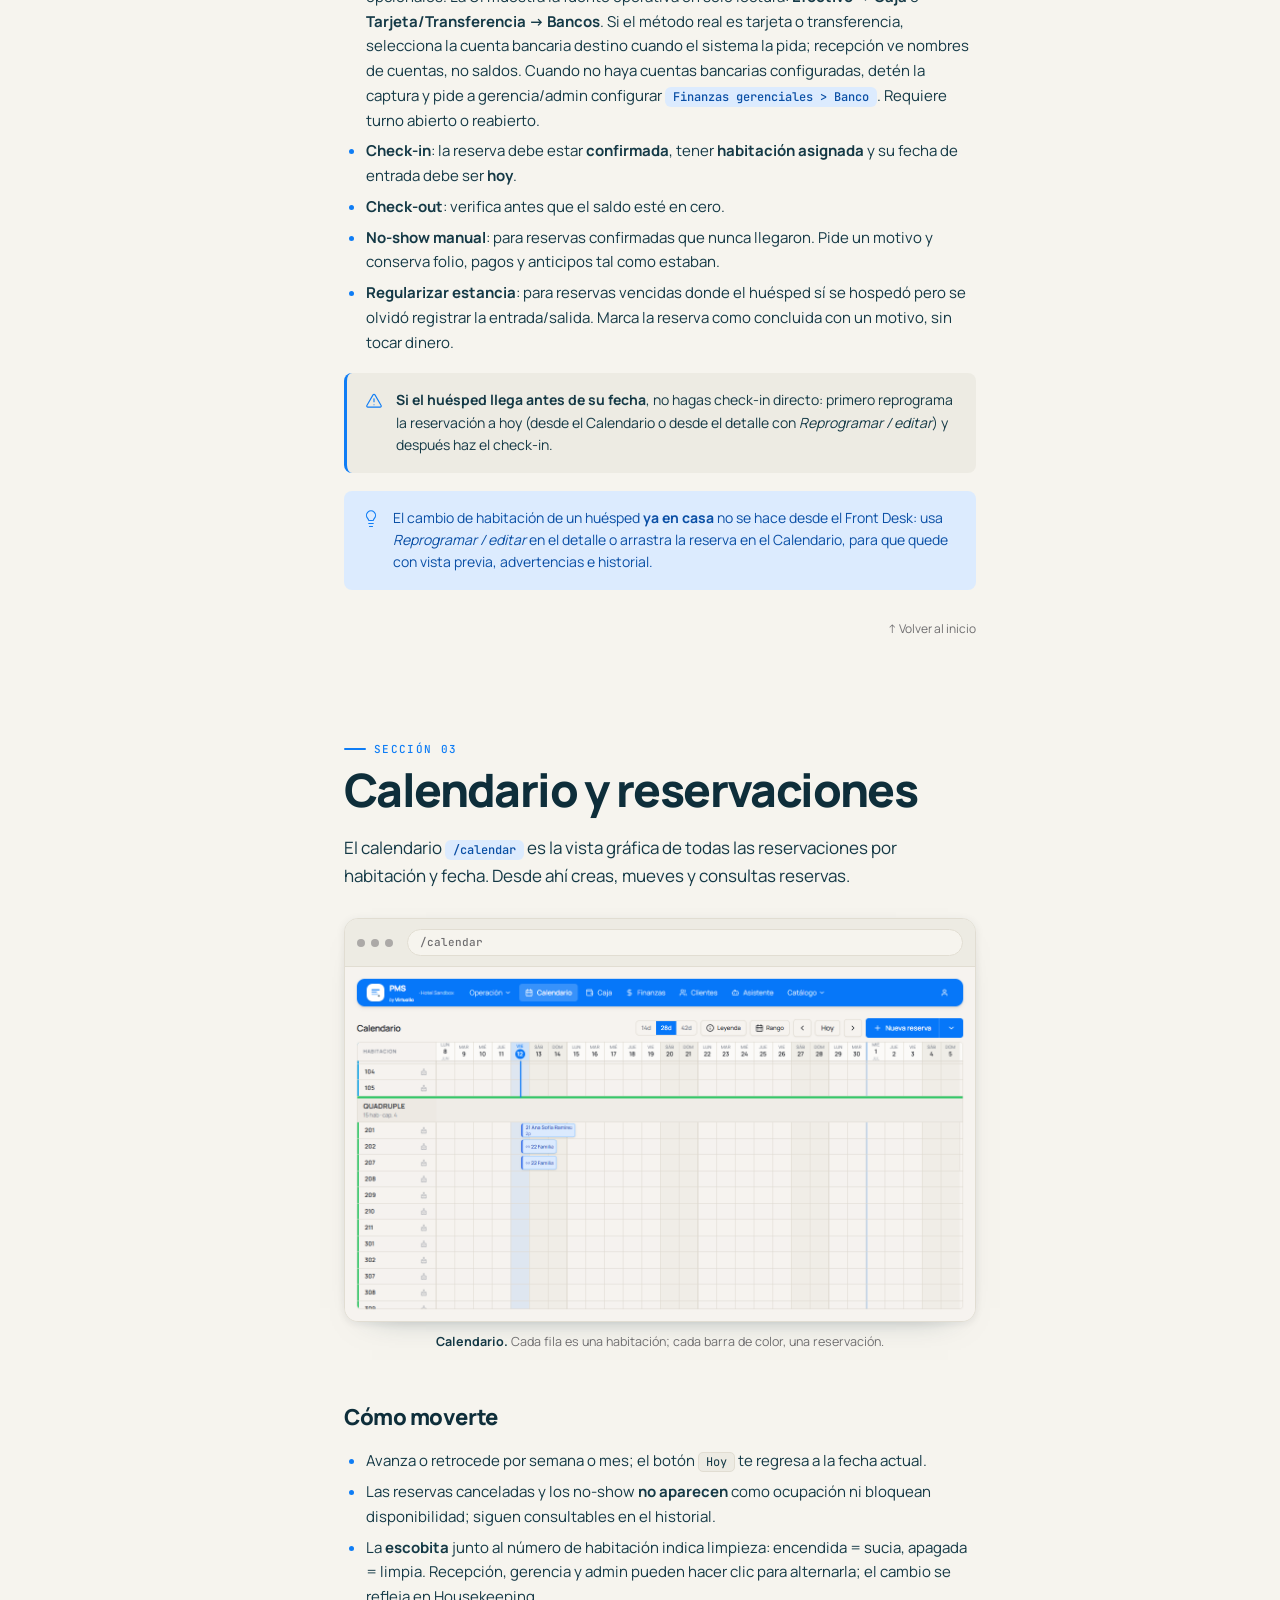
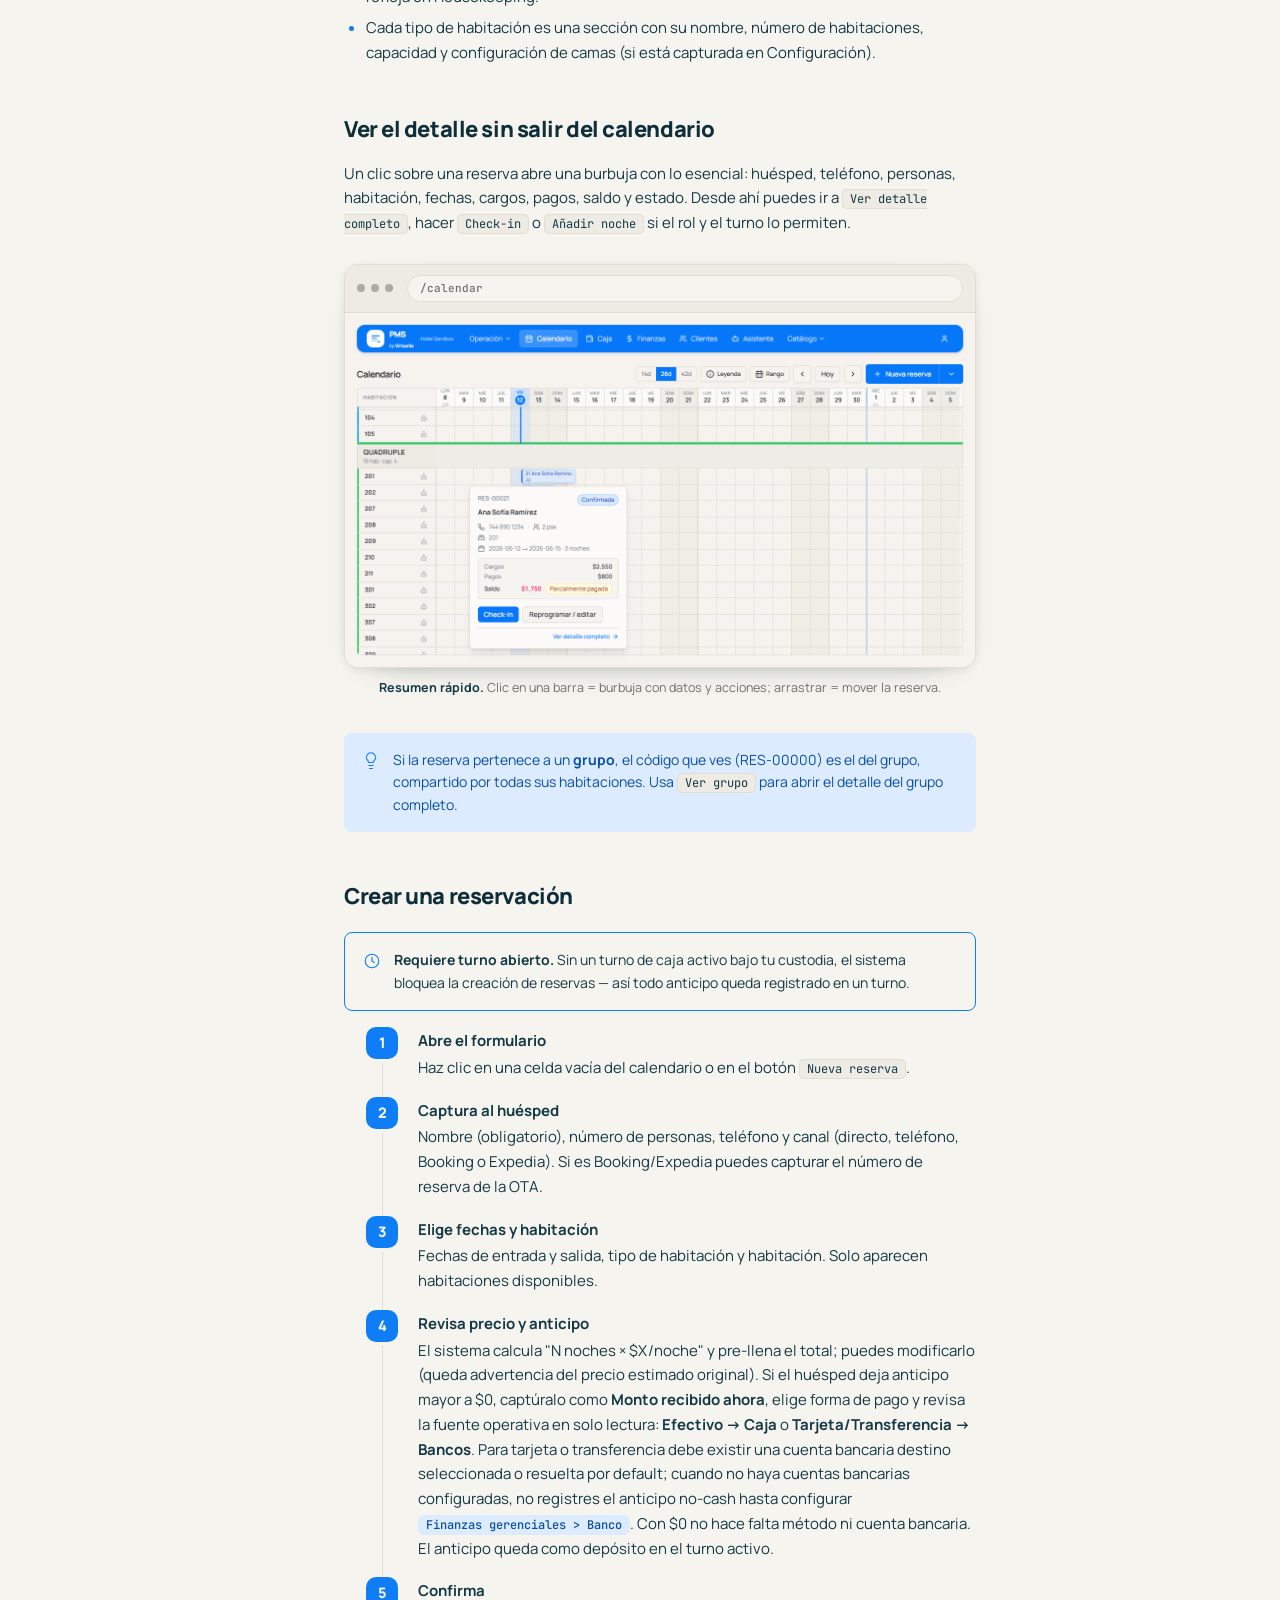
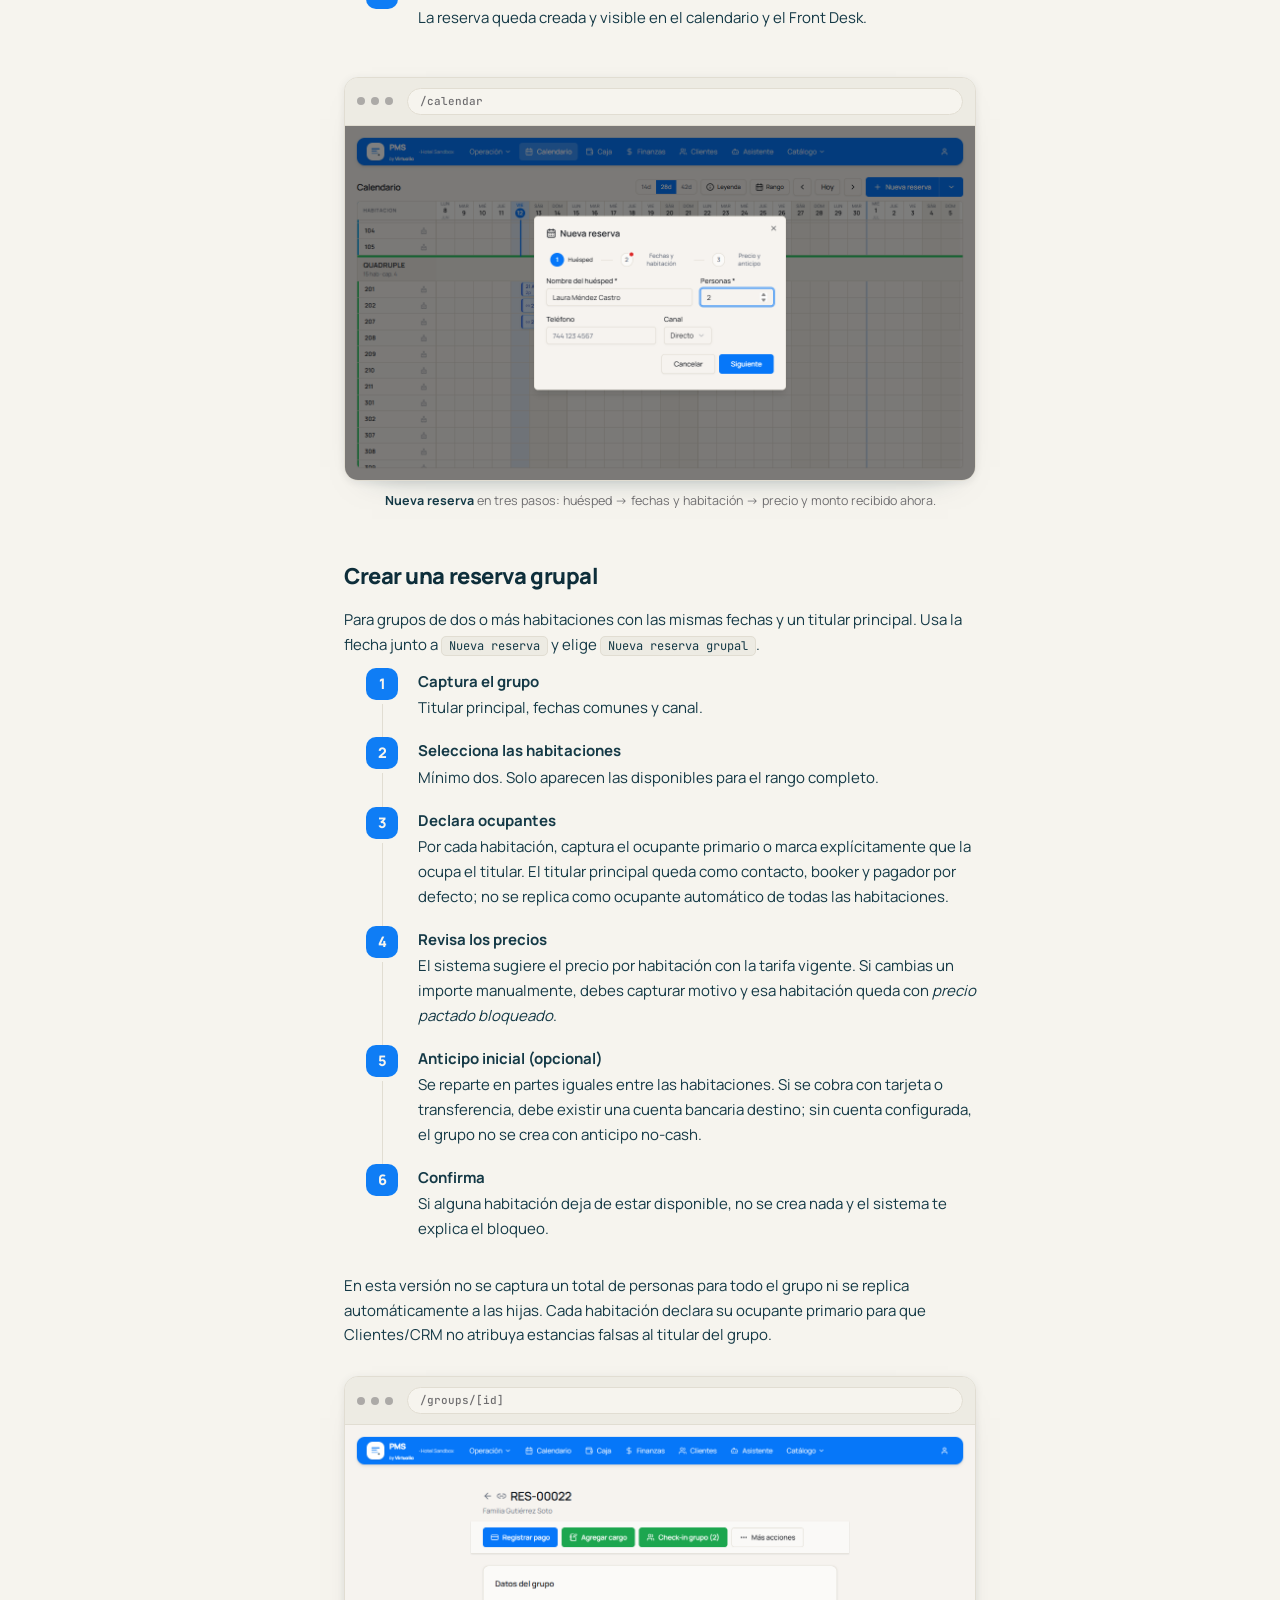
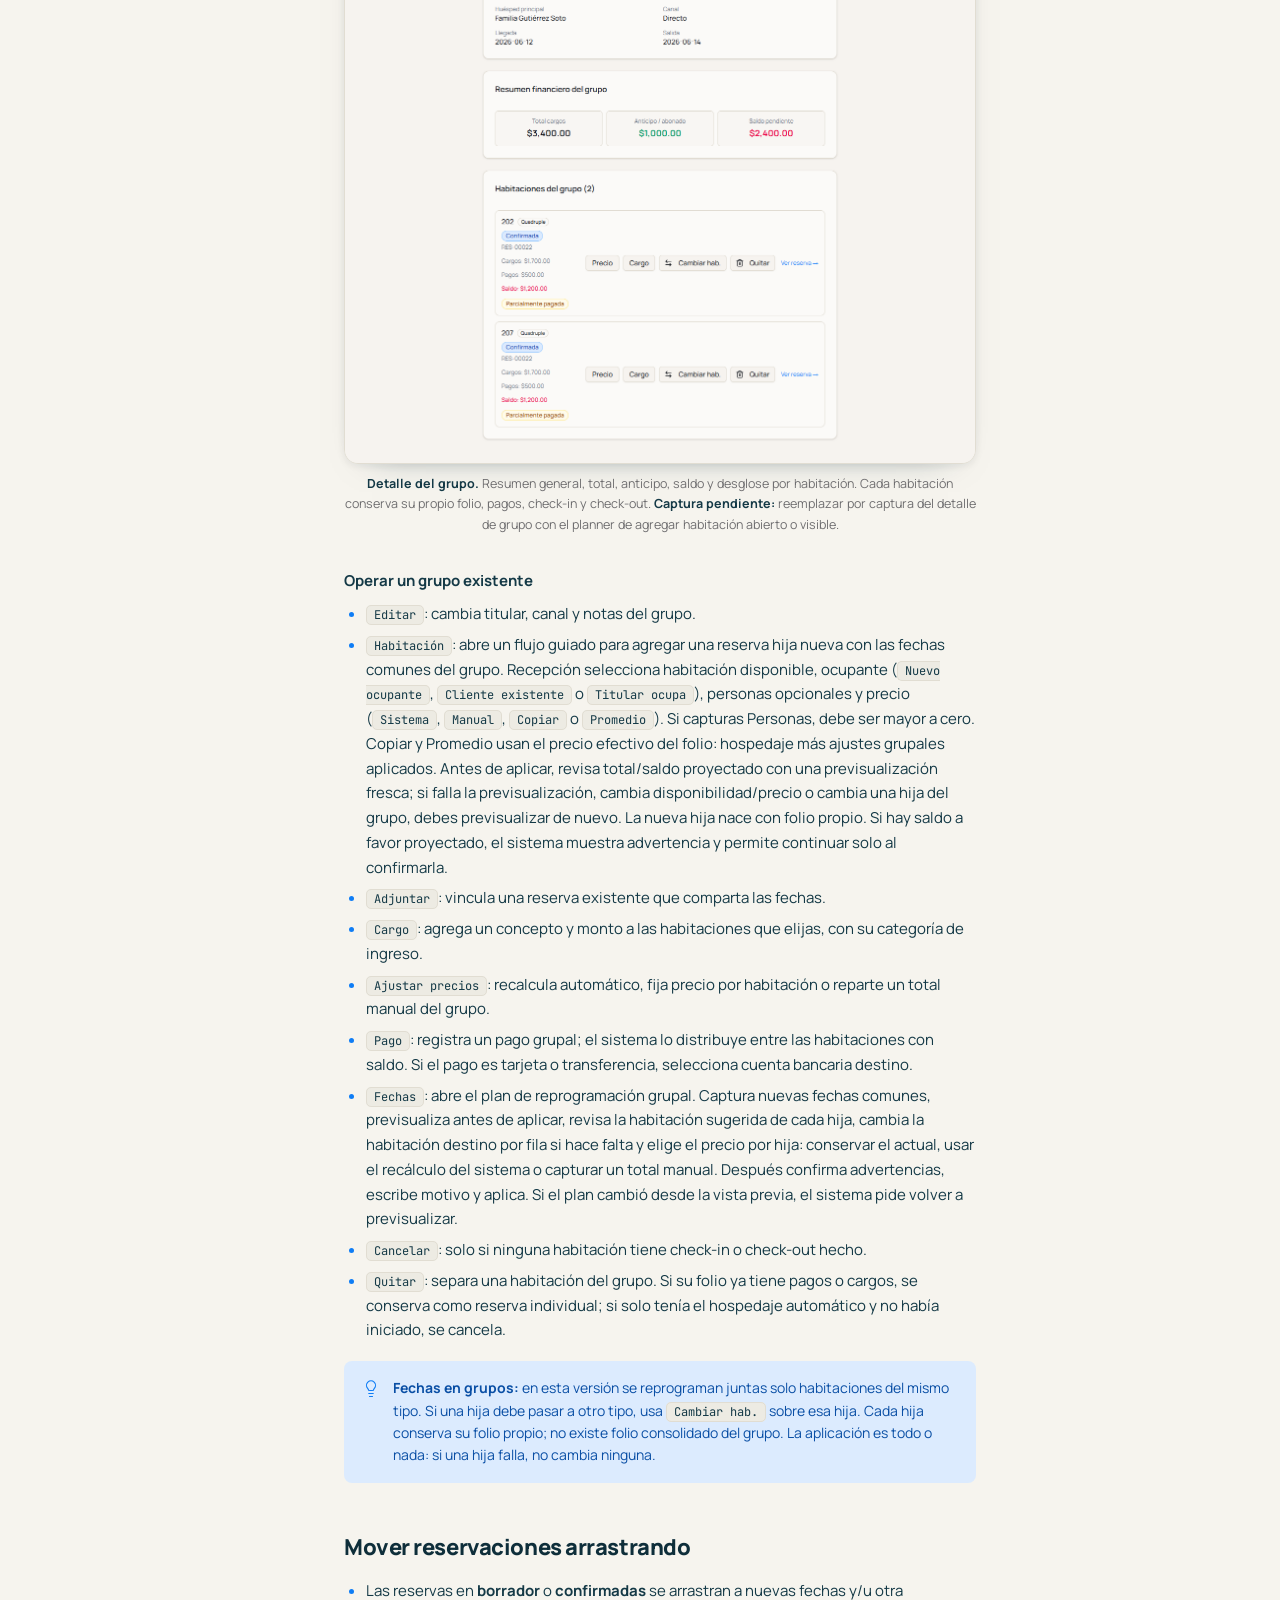
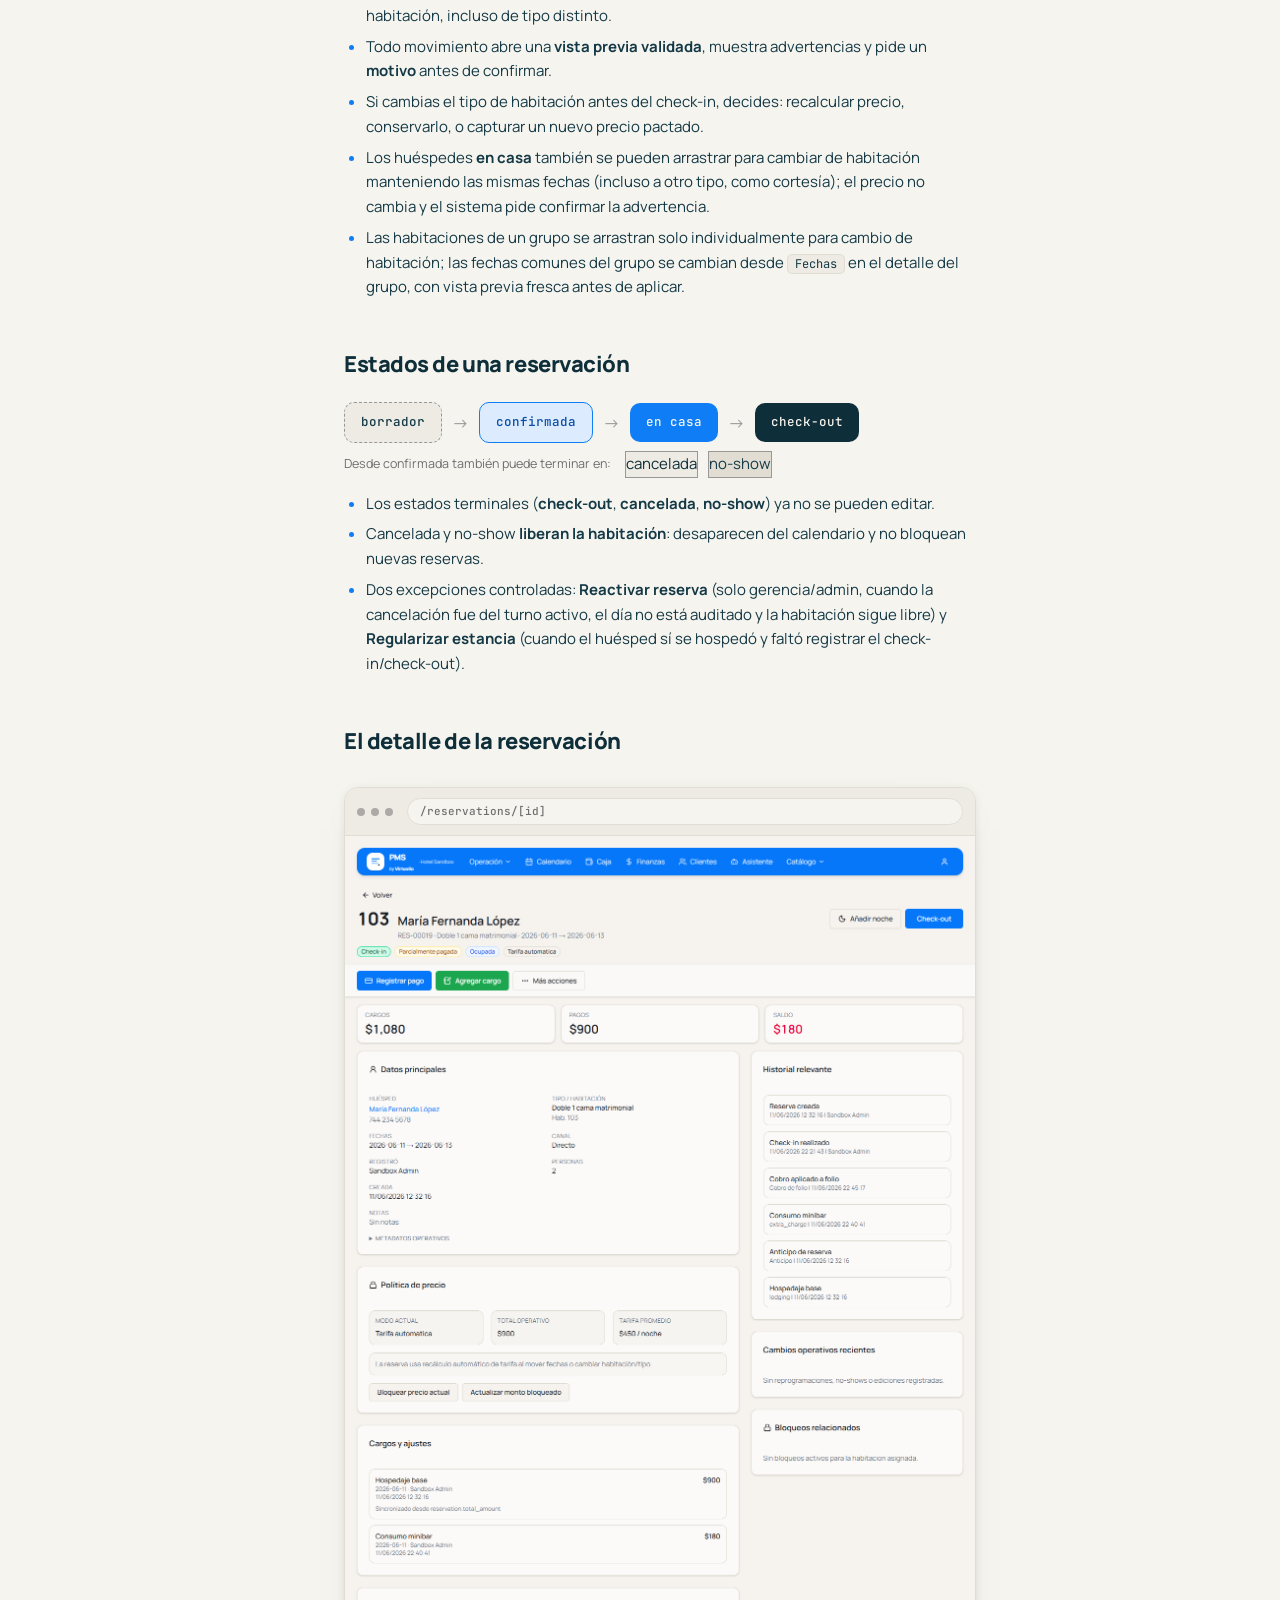
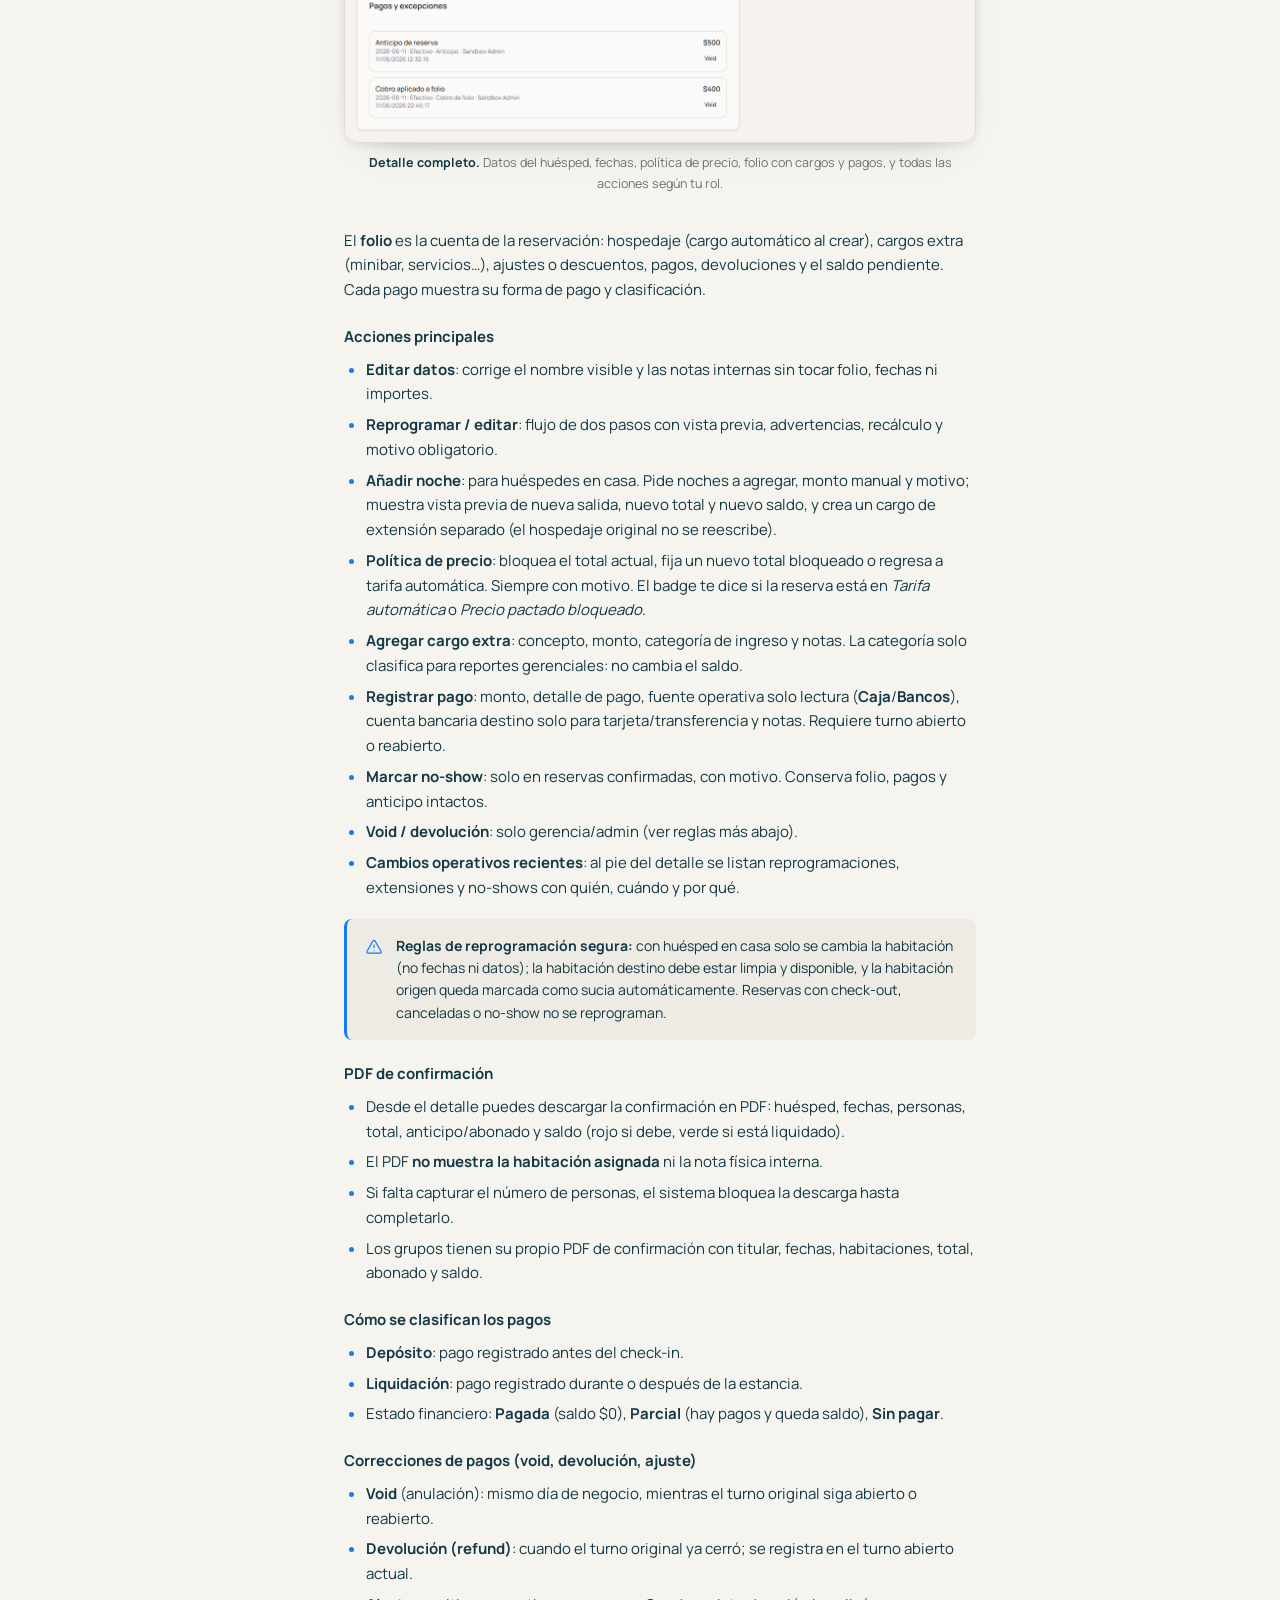
==== commit e4258a43: "docs: actualiza manual PMS con flujos recientes" ====
--- a/pms/index.html
+++ b/pms/index.html
@@ -848,23 +848,25 @@
   <ol class="steps">
     <li><b>Captura el grupo</b>Titular principal, fechas comunes y canal.</li>
     <li><b>Selecciona las habitaciones</b>Mínimo dos. Solo aparecen las disponibles para el rango completo.</li>
-    <li><b>Revisa los precios</b>El sistema sugiere el precio por habitación con la tarifa vigente. Si cambias un importe manualmente, esa habitación queda con <em>precio pactado bloqueado</em>.</li>
+    <li><b>Declara ocupantes</b>Por cada habitación, captura el ocupante primario o marca explícitamente que la ocupa el titular. El titular principal queda como contacto, booker y pagador por defecto; no se replica como ocupante automático de todas las habitaciones.</li>
+    <li><b>Revisa los precios</b>El sistema sugiere el precio por habitación con la tarifa vigente. Si cambias un importe manualmente, debes capturar motivo y esa habitación queda con <em>precio pactado bloqueado</em>.</li>
     <li><b>Anticipo inicial (opcional)</b>Se reparte en partes iguales entre las habitaciones. Si se cobra con tarjeta o transferencia, debe existir una cuenta bancaria destino; sin cuenta configurada, el grupo no se crea con anticipo no-cash.</li>
     <li><b>Confirma</b>Si alguna habitación deja de estar disponible, no se crea nada y el sistema te explica el bloqueo.</li>
   </ol>
+  <p>En esta versión no se captura un total de personas para todo el grupo ni se replica automáticamente a las hijas. Cada habitación declara su ocupante primario para que Clientes/CRM no atribuya estancias falsas al titular del grupo.</p>
 
   <figure class="shot">
     <div class="browser-shot">
       <div class="browser-bar" aria-hidden="true"><span class="browser-dots"><span></span><span></span><span></span></span><span class="browser-url">/groups/[id]</span></div>
       <button type="button" class="shot-link" data-full="img/08-grupo-detalle.png" aria-label="Ampliar captura: Detalle de grupo"><img src="img/08-grupo-detalle.png" alt="Detalle de grupo" /></button>
     </div>
-    <figcaption><b>Detalle del grupo.</b> Resumen general, total, anticipo, saldo y desglose por habitación. Cada habitación conserva su propio folio, pagos, check-in y check-out. <b>Requiere nueva captura:</b> debe mostrar el flujo de Fechas con vista previa, tabla por hija, habitación destino, decisión de precio y advertencias.</figcaption>
+    <figcaption><b>Detalle del grupo.</b> Resumen general, total, anticipo, saldo y desglose por habitación. Cada habitación conserva su propio folio, pagos, check-in y check-out. <b>Captura pendiente:</b> reemplazar por captura del detalle de grupo con el planner de agregar habitación abierto o visible.</figcaption>
   </figure>
 
   <h4>Operar un grupo existente</h4>
   <ul>
     <li><span class="kbd">Editar</span>: cambia titular, canal y notas del grupo.</li>
-    <li><span class="kbd">Habitación</span>: agrega otra habitación con las fechas comunes del grupo.</li>
+    <li><span class="kbd">Habitación</span>: abre un flujo guiado para agregar una reserva hija nueva con las fechas comunes del grupo. Recepción selecciona habitación disponible, ocupante (<span class="kbd">Nuevo ocupante</span>, <span class="kbd">Cliente existente</span> o <span class="kbd">Titular ocupa</span>), personas opcionales y precio (<span class="kbd">Sistema</span>, <span class="kbd">Manual</span>, <span class="kbd">Copiar</span> o <span class="kbd">Promedio</span>). Si capturas Personas, debe ser mayor a cero. Copiar y Promedio usan el precio efectivo del folio: hospedaje más ajustes grupales aplicados. Antes de aplicar, revisa total/saldo proyectado con una previsualización fresca; si falla la previsualización, cambia disponibilidad/precio o cambia una hija del grupo, debes previsualizar de nuevo. La nueva hija nace con folio propio. Si hay saldo a favor proyectado, el sistema muestra advertencia y permite continuar solo al confirmarla.</li>
     <li><span class="kbd">Adjuntar</span>: vincula una reserva existente que comparta las fechas.</li>
     <li><span class="kbd">Cargo</span>: agrega un concepto y monto a las habitaciones que elijas, con su categoría de ingreso.</li>
     <li><span class="kbd">Ajustar precios</span>: recalcula automático, fija precio por habitación o reparte un total manual del grupo.</li>
@@ -1035,7 +1037,7 @@
       <div class="browser-bar" aria-hidden="true"><span class="browser-dots"><span></span><span></span><span></span></span><span class="browser-url">/cash-register</span></div>
       <button type="button" class="shot-link" data-full="img/12-caja.png" aria-label="Ampliar captura: Página de caja con turno abierto"><img src="img/12-caja.png" alt="Página de caja con turno abierto" /></button>
     </div>
-    <figcaption><b>Caja y turnos.</b> Turno abierto con el efectivo esperado en vivo. <b>Requiere nueva captura:</b> para publicación final conviene mostrar la vista de recepción sin botones gerenciales como Retiro de utilidad.</figcaption>
+    <figcaption><b>Caja y turnos.</b> Turno abierto con el efectivo esperado en vivo. <b>Captura pendiente:</b> reemplazar por Caja actual, idealmente vista de recepción y acciones vigentes.</figcaption>
   </figure>
 
   <figure class="shot">
@@ -1043,7 +1045,7 @@
       <div class="browser-bar" aria-hidden="true"><span class="browser-dots"><span></span><span></span><span></span></span><span class="browser-url">/cash-register</span></div>
       <button type="button" class="shot-link" data-full="img/12b-caja-movimientos.png" aria-label="Ampliar captura: Flujo por método de pago y detalle del turno"><img src="img/12b-caja-movimientos.png" alt="Flujo por método de pago y detalle del turno" /></button>
     </div>
-    <figcaption><b>Flujo por método y detalle del turno.</b> Ingresos, egresos y devoluciones separados por efectivo, tarjeta y transferencia. <b>Requiere nueva captura:</b> debe reflejar la separación Phase 13 entre egreso simple cash-only, depósito a banco y flujos gerenciales.</figcaption>
+    <figcaption><b>Flujo por método y detalle del turno.</b> Ingresos, egresos y devoluciones separados por efectivo, tarjeta y transferencia. <b>Captura pendiente:</b> reemplazar por detalle de turno con separación actual de ingresos, egreso simple, gasto operativo desde caja y depósito a banco.</figcaption>
   </figure>
 
   <h3>Abrir turno</h3>
@@ -1054,21 +1056,21 @@
   </ol>
   <div class="callout info"><svg class="svg-ico" viewBox="0 0 24 24" fill="none" stroke="currentColor" stroke-width="1.5" stroke-linecap="round" stroke-linejoin="round" aria-hidden="true"><path d="M15 14c.2-1.1.8-1.9 1.5-2.8A6 6 0 1 0 7.5 11.2c.7.9 1.3 1.7 1.5 2.8" /><path d="M9 18h6" /><path d="M10 22h4" /><path d="M10 14h4" /></svg><div>Solo puede haber <b>un turno abierto o reabierto por fecha de negocio</b>.</div></div>
 
-  <h3>Registrar venta rápida, ingresos y egreso simple</h3>
+  <h3>Registrar venta rápida, ingresos, egreso simple y gasto operativo</h3>
   <figure class="shot">
     <div class="browser-shot">
       <div class="browser-bar" aria-hidden="true"><span class="browser-dots"><span></span><span></span><span></span></span><span class="browser-url">/cash-register</span></div>
       <button type="button" class="shot-link" data-full="img/13-caja-movimiento.png" aria-label="Ampliar captura: Diálogo de ingreso/egreso operativo"><img src="img/13-caja-movimiento.png" alt="Diálogo de ingreso/egreso operativo" /></button>
     </div>
-    <figcaption><b>Ingreso / egreso operativo.</b> <b>Requiere nueva captura:</b> el flujo final debe mostrar egreso simple cash-only y cuenta bancaria destino para ingresos con tarjeta/transferencia.</figcaption>
+    <figcaption><b>Ingreso / egreso operativo.</b> <b>Captura pendiente:</b> reemplazar por diálogo actual de <em>Gasto operativo desde caja</em> o por captura final del flujo de egreso/ingreso vigente.</figcaption>
   </figure>
   <ol class="steps">
-    <li><b>Tipo</b>Elige <b>Ingreso</b> para venta rápida o ingreso operativo, o <b>Egreso simple</b> para una salida menor de efectivo del turno.</li>
+    <li><b>Tipo</b>Elige <b>Ingreso</b> para venta rápida o ingreso operativo, <b>Egreso simple</b> para una salida menor de efectivo del turno, o <b>Gasto operativo desde caja</b> si la salida debe quedar como gasto real categorizado.</li>
     <li><b>Monto y método</b>Los ingresos pueden ser efectivo, tarjeta o transferencia. Si son tarjeta/transferencia, selecciona cuenta bancaria destino. El egreso simple de recepción es <b>solo efectivo</b>.</li>
-    <li><b>Concepto y fuente</b>Describe el movimiento. La fuente operativa es <b>Caja</b> para efectivo y <b>Bancos</b> solo para ingresos no-cash; un egreso simple nunca usa Bancos.</li>
+    <li><b>Concepto y fuente</b>Describe el movimiento. La fuente operativa es <b>Caja</b> para efectivo y <b>Bancos</b> solo para ingresos no-cash; un egreso simple nunca usa Bancos. El gasto operativo desde caja es cash-only, requiere categoría activa y alcance <b>Hotel</b> o <b>Habitación</b>.</li>
   </ol>
   <div class="callout warn"><svg class="svg-ico" viewBox="0 0 24 24" fill="none" stroke="currentColor" stroke-width="1.5" stroke-linecap="round" stroke-linejoin="round" aria-hidden="true"><path d="m21.5 18-8.2-14.2a1.5 1.5 0 0 0-2.6 0L2.5 18a1.5 1.5 0 0 0 1.3 2.2h16.4a1.5 1.5 0 0 0 1.3-2.2Z" /><path d="M12 9v4" /><path d="M12 17h.01" /></svg><div><b>Tarjeta y transferencia no son efectivo físico.</b> Se registran y aparecen en reportes igual que el efectivo, pero no entran ni salen de la gaveta: no alteran el efectivo esperado del arqueo.</div></div>
-  <div class="callout warn"><svg class="svg-ico" viewBox="0 0 24 24" fill="none" stroke="currentColor" stroke-width="1.5" stroke-linecap="round" stroke-linejoin="round" aria-hidden="true"><path d="m21.5 18-8.2-14.2a1.5 1.5 0 0 0-2.6 0L2.5 18a1.5 1.5 0 0 0 1.3 2.2h16.4a1.5 1.5 0 0 0 1.3-2.2Z" /><path d="M12 9v4" /><path d="M12 17h.01" /></svg><div><b>Recepción no registra gasto real, cuenta pendiente ni retiro de utilidad.</b> Si el movimiento paga proveedor, tarjeta, deuda o retiro de la dueña/empresa relacionada, escala a gerencia/admin para usar Finanzas gerenciales o Banco.</div></div>
+  <div class="callout warn"><svg class="svg-ico" viewBox="0 0 24 24" fill="none" stroke="currentColor" stroke-width="1.5" stroke-linecap="round" stroke-linejoin="round" aria-hidden="true"><path d="m21.5 18-8.2-14.2a1.5 1.5 0 0 0-2.6 0L2.5 18a1.5 1.5 0 0 0 1.3 2.2h16.4a1.5 1.5 0 0 0 1.3-2.2Z" /><path d="M12 9v4" /><path d="M12 17h.01" /></svg><div><b>Gasto operativo desde caja es una excepción controlada.</b> Recepción puede capturarlo solo desde Caja, con turno propio abierto o reabierto, cash-only, categoría activa y alcance Hotel o Habitación; si eliges Habitación, selecciona la habitación. Reduce el efectivo esperado del turno y no abre Banco, cuentas pendientes, saldos ni Finanzas gerenciales. Para compra a crédito, pago de deuda, retiro de utilidad o salida bancaria, escala a gerencia/admin.</div></div>
   <div class="callout info"><svg class="svg-ico" viewBox="0 0 24 24" fill="none" stroke="currentColor" stroke-width="1.5" stroke-linecap="round" stroke-linejoin="round" aria-hidden="true"><path d="M15 14c.2-1.1.8-1.9 1.5-2.8A6 6 0 1 0 7.5 11.2c.7.9 1.3 1.7 1.5 2.8" /><path d="M9 18h6" /><path d="M10 22h4" /></svg><div><b>Cuenta contable vs. fuente operativa:</b> la cuenta contable clasifica el <em>concepto</em> del movimiento; la fuente operativa indica si el dinero va por <b>Caja</b> o <b>Bancos</b>. La cuenta bancaria real se elige aparte solo cuando el método es tarjeta o transferencia.</div></div>
 
   <h3>Cancelar un movimiento manual del turno</h3>
@@ -1143,7 +1145,7 @@
     <li>Mientras el día siga abierto (sin auditoría nocturna), se permiten correcciones normales según el rol.</li>
     <li>Una vez <b>auditado</b> el día, nada se edita ni se borra: la corrección se hace con un <b>movimiento compensatorio enlazado</b>, solo gerencia/admin y con motivo.</li>
     <li><b>Reabrir un turno cerrado</b> (gerencia/admin): el conteo se resetea y hay que volver a cerrar.</li>
-    <li><b>Reabrir un día auditado</b> es excepción: se hace desde Reportes, con motivo, y queda auditoría completa de quién, cuándo y por qué. Si el error se puede resolver con compensación, esa es la vía preferida.</li>
+    <li><b>Reabrir un día auditado</b> es excepción: se hace desde Finanzas → Reportes operativos, con motivo, y queda auditoría completa de quién, cuándo y por qué. Si el error se puede resolver con compensación, esa es la vía preferida.</li>
   </ul>
 
   <h3>Gastos pagados desde el banco (sin pasar por caja)</h3>
@@ -1230,7 +1232,7 @@
     <li><b>Seguimiento</b>: recepción, gerencia y admin crean tareas, notas internas y resúmenes de contacto. Los eventos de campaña manual son de gerencia/admin.</li>
     <li>Si el cliente está marcado <b>No contactar</b>, el sistema bloquea acciones con canal de contacto; las notas y tareas internas siguen disponibles.</li>
     <li><b>Duplicados</b> (gerencia/admin): el sistema sugiere posibles duplicados por teléfono, WhatsApp o correo. La fusión siempre es manual, pide una razón, muestra vista previa y exige escribir el código del cliente que se conserva. Nada se borra físicamente.</li>
-    <li><b>Reportes CRM</b> <span class="route">/customers/reports</span>: vista agregada para gerencia, admin y auditoría con reservas, estancias, cargos, pagos y saldo por cliente.</li>
+    <li><b>Reportes CRM</b> <span class="route">/customers/reports</span>: vista agregada para gerencia, admin y auditoría con reservas, estancias, cargos, pagos y saldo por cliente. En grupos, separa el rol de booker/contacto del ocupante real: el titular no recibe estancias ni noches de habitaciones que no ocupa.</li>
   </ul>
 
   <h3>Asistente interno <span class="route">/assistant</span></h3>
@@ -1249,10 +1251,10 @@
   <h3>Reportes operativos</h3>
   <figure class="shot">
     <div class="browser-shot">
-      <div class="browser-bar" aria-hidden="true"><span class="browser-dots"><span></span><span></span><span></span></span><span class="browser-url">/reports</span></div>
+      <div class="browser-bar" aria-hidden="true"><span class="browser-dots"><span></span><span></span><span></span></span><span class="browser-url">/finance</span></div>
       <button type="button" class="shot-link" data-full="img/18-reportes-resumen.png" aria-label="Ampliar captura: Resumen financiero"><img src="img/18-reportes-resumen.png" alt="Resumen financiero" /></button>
     </div>
-    <figcaption><b>Resumen financiero.</b> KPIs del periodo y tendencia diaria. <b>Requiere nueva captura:</b> debe tomarse desde la superficie final de Finanzas gerenciales y mostrar Banco separado de efectivo cuando aplique.</figcaption>
+    <figcaption><b>Resumen financiero.</b> KPIs del periodo y tendencia diaria. <b>Captura pendiente:</b> reemplazar por Resumen de Finanzas con datos demo útiles.</figcaption>
   </figure>
 
   <div class="cards">
@@ -1267,19 +1269,19 @@
 
   <figure class="shot">
     <div class="browser-shot">
-      <div class="browser-bar" aria-hidden="true"><span class="browser-dots"><span></span><span></span><span></span></span><span class="browser-url">/reports?tab=transactions</span></div>
+      <div class="browser-bar" aria-hidden="true"><span class="browser-dots"><span></span><span></span><span></span></span><span class="browser-url">/finance?tab=reports</span></div>
       <button type="button" class="shot-link" data-full="img/19-reportes-transacciones.png" aria-label="Ampliar captura: Pestaña de transacciones"><img src="img/19-reportes-transacciones.png" alt="Pestaña de transacciones" /></button>
     </div>
-    <figcaption><b>Transacciones.</b> Cada movimiento muestra concepto, reserva, categoría, método, fuente operativa, impacto en efectivo y usuario. <b>Requiere nueva captura:</b> evitar copy legacy, siglas internas visibles para recepción o estados técnicos.</figcaption>
+    <figcaption><b>Transacciones.</b> Cada movimiento muestra concepto, reserva, categoría, método, fuente operativa, impacto en efectivo y usuario. <b>Captura pendiente:</b> reemplazar por Reportes operativos mostrando filas demo.</figcaption>
   </figure>
 
   <h4>Corte por turno</h4>
   <figure class="shot">
     <div class="browser-shot">
-      <div class="browser-bar" aria-hidden="true"><span class="browser-dots"><span></span><span></span><span></span></span><span class="browser-url">/reports?tab=shift-cut</span></div>
+      <div class="browser-bar" aria-hidden="true"><span class="browser-dots"><span></span><span></span><span></span></span><span class="browser-url">/finance?tab=reports</span></div>
       <button type="button" class="shot-link" data-full="img/20-reportes-corte.png" aria-label="Ampliar captura: Corte por turno"><img src="img/20-reportes-corte.png" alt="Corte por turno" /></button>
     </div>
-    <figcaption><b>Corte por turno.</b> Encabezado, ingresos, egresos, control de efectivo, totales por método, arqueos y diferencia. <b>Requiere nueva captura:</b> evitar estados técnicos y etiquetas internas en inglés.</figcaption>
+    <figcaption><b>Corte por turno.</b> Encabezado, ingresos, egresos, control de efectivo, totales por método, arqueos y diferencia. <b>Captura pendiente:</b> reemplazar por Corte por turno con un corte demo cerrado.</figcaption>
   </figure>
   <ul>
     <li>Modo <b>Por turno</b> (un turno exacto) o <b>Por día operativo</b> (todos los turnos de la misma fecha de negocio).</li>
@@ -1289,7 +1291,7 @@
     <li>Exportable a <b>XLSX</b> para compartir o archivar.</li>
   </ul>
 
-  <h4>Acciones administrativas desde Reportes</h4>
+  <h4>Acciones administrativas desde Reportes operativos</h4>
   <ul>
     <li>Ejecutar la <b>auditoría nocturna</b> (requiere que no haya turnos activos).</li>
     <li><b>Reabrir un día auditado</b> con motivo obligatorio.</li>
@@ -1321,12 +1323,12 @@
       <div class="browser-bar" aria-hidden="true"><span class="browser-dots"><span></span><span></span><span></span></span><span class="browser-url">/finance?tab=managerial</span></div>
       <button type="button" class="shot-link" data-full="img/22-finanzas-gastos.png" aria-label="Ampliar captura: Finanzas gerenciales"><img src="img/22-finanzas-gastos.png" alt="Finanzas gerenciales" /></button>
     </div>
-    <figcaption><b>Finanzas gerenciales.</b> Captura supervisada de gastos reales, pagos a acreedores y retiros, con el periodo global arriba de las pestañas. <b>Requiere nueva captura:</b> no debe mostrar estados técnicos ni nombres demo del modulo anterior.</figcaption>
+    <figcaption><b>Finanzas gerenciales.</b> Captura supervisada de gastos reales, pagos a acreedores y retiros, con el periodo global arriba de las pestañas. <b>Captura pendiente:</b> reemplazar por Gastos reales con datos demo o formulario final.</figcaption>
   </figure>
   <p>La captura en Finanzas gerenciales es para <b>gerencia/admin en piloto supervisado</b>. Las reglas de oro:</p>
   <ul>
     <li><b>Gasto con tarjeta del dueño o gerente</b>: regístralo como gasto real con fuente externa; crea una cuenta por pagar y no baja caja.</li>
-    <li><b>Gasto desde la caja del hotel</b>: solo si tienes turno propio abierto y lo seleccionas. El movimiento también aparecerá en Caja y bajará el efectivo esperado.</li>
+    <li><b>Gasto desde la caja del hotel</b>: gerencia/admin pueden registrarlo en Finanzas gerenciales si tienen turno propio abierto y lo seleccionan. Recepción usa <b>Gasto operativo desde caja</b> desde Caja; el movimiento también aparecerá en Caja y bajará el efectivo esperado una sola vez.</li>
     <li><b>Compra a crédito / cuenta pendiente</b>: crea deuda del hotel, pero no baja caja ni banco hoy.</li>
     <li><b>Pago a tarjeta o acreedor</b>: regístralo como pago de cuenta pendiente — no como gasto nuevo ni retiro.</li>
     <li><b>Retiro real del dueño</b>: como retiro de utilidad, solo cuando el dinero sale para el dueño o empresa relacionada y no paga proveedor, tarjeta ni deuda.</li>
@@ -1344,7 +1346,7 @@
   </figure>
   <ul>
     <li>Es costeo operativo gerencial basado en gastos reales y ocupación. <b>No es contabilidad fiscal</b> y no mueve caja, banco ni folios.</li>
-    <li>Para que un gasto se asigne a una habitación o tipo, debe capturarse con esa asignación en Finanzas gerenciales; los demás se reparten como gasto general.</li>
+    <li>Para que un gasto se asigne a una habitación o tipo, debe capturarse con esa asignación en Finanzas gerenciales; los demás se reparten como gasto general. Los gastos capturados como <b>Gasto operativo desde caja</b> también alimentan Costo por noche si usan alcance Hotel o Habitación, aunque recepción no ve esta pestaña.</li>
     <li>El margen aparece como <em>Pendiente</em>: no hay margen real hasta aprobar una asignación segura de pagos cobrados a cargos de hospedaje.</li>
     <li>Pagos de cuenta pendiente, transferencias internas, retiros de utilidad, salidas bancarias sin clasificación y ajustes sin gasto quedan excluidos del costo.</li>
     <li>Los costos excluidos se listan con su razón y contexto para que los ubiques en Finanzas gerenciales o Banco.</li>
@@ -1356,7 +1358,7 @@
       <div class="browser-bar" aria-hidden="true"><span class="browser-dots"><span></span><span></span><span></span></span><span class="browser-url">/finance?tab=bank</span></div>
       <button type="button" class="shot-link" data-full="img/24-banco.png" aria-label="Ampliar captura: Módulo de banco"><img src="img/24-banco.png" alt="Módulo de banco" /></button>
     </div>
-    <figcaption><b>Banco.</b> Cuentas y movimientos bancarios separados del efectivo de caja, con exportación CSV/XLSX. Las cuentas las crea gerencia/admin cuando el hotel está listo. Captura recomendada para reemplazo: mostrar cuentas/acciones demo sin sugerir saldos a recepción.</figcaption>
+    <figcaption><b>Banco.</b> Cuentas y movimientos bancarios separados del efectivo de caja, con exportación CSV/XLSX. Las cuentas las crea gerencia/admin cuando el hotel está listo. <b>Captura pendiente:</b> reemplazar por una captura limpia del módulo Banco sin dropdown recortado.</figcaption>
   </figure>
   <ul>
     <li>Visible para gerencia, admin y auditoría. Recepción ve nombres de cuentas al cobrar (nunca saldos).</li>
@@ -1455,7 +1457,7 @@
 
   <details class="faq"><summary>Necesito corregir un error de un día ya auditado</summary><div class="a"><p>El movimiento original no se toca. Gerencia/admin crean una <b>corrección post-cierre</b> (movimiento compensatorio enlazado) con motivo obligatorio. Reabrir el día auditado se reserva para excepciones.</p></div></details>
 
-  <details class="faq"><summary>¿Cómo ejecuto la auditoría nocturna o reabro un día?</summary><div class="a"><p>Desde <b>Reportes</b> con cuenta de gerencia/admin. La auditoría requiere que no haya turnos activos. Reabrir un día exige motivo y queda registrado con usuario, fecha y razón.</p></div></details>
+  <details class="faq"><summary>¿Cómo ejecuto la auditoría nocturna o reabro un día?</summary><div class="a"><p>Desde <b>Finanzas → Reportes operativos</b> con cuenta de gerencia/admin. La auditoría requiere que no haya turnos activos. Reabrir un día exige motivo y queda registrado con usuario, fecha y razón.</p></div></details>
 
   <details class="faq"><summary>La tarifa de la reserva no coincide con lo esperado</summary><div class="a"><p>Primero revisa el badge de la reserva: si está en <b>Precio pactado bloqueado</b>, el total acordado se respeta aunque el sistema calcule otro. Si está en <b>Tarifa automática</b>, revisa la cascada: un override manual gana a la regla de temporada, y la regla gana a la tarifa base. Ve a Tarifas para ver qué aplica cada día.</p></div></details>
 
@@ -1465,13 +1467,13 @@
 
   <details class="faq"><summary>Veo movimientos en Balance que no salen en el corte por turno</summary><div class="a"><p>Seguramente son movimientos históricos importados o registrados fuera de turno (como movimientos bancarios gerenciales). El balance global los muestra; el corte operativo solo incluye lo ligado al turno seleccionado.</p></div></details>
 
-  <details class="faq"><summary>¿Cómo saco dinero de caja como egreso simple?</summary><div class="a"><p>Recepción solo puede registrar egreso simple en efectivo desde Caja. Si la salida es un gasto real con proveedor/categoría, una compra a crédito, un pago de cuenta pendiente o un retiro de utilidad, no uses egreso simple: debe operarlo gerencia/admin en Finanzas gerenciales.</p></div></details>
+  <details class="faq"><summary>¿Cómo saco dinero de caja como egreso simple o gasto operativo?</summary><div class="a"><p>Si es una salida menor sin gasto real categorizado, usa <b>Egreso simple</b>: siempre efectivo y desde tu turno. Si debe contar como gasto operativo cash-only categorizado, usa <b>Gasto operativo desde caja</b>: requiere turno propio abierto o reabierto, categoría activa y alcance Hotel o Habitación. Si es compra a crédito, pago de cuenta pendiente, retiro de utilidad o movimiento bancario, escala a gerencia/admin.</p></div></details>
 
   <details class="faq"><summary>¿Cómo hago un retiro de utilidad?</summary><div class="a"><p>Solo gerencia/admin. El retiro de utilidad es salida para el dueño, socia o empresa relacionada; no es gasto operativo, pago a proveedor, pago de tarjeta ni pago de cuenta pendiente. Si recepción necesita reportarlo, debe escalarlo.</p></div></details>
 
   <details class="faq"><summary>¿Qué es una cuenta pendiente?</summary><div class="a"><p>Es una deuda del hotel con un proveedor, acreedor, tarjeta o persona relacionada. Pagarla baja la deuda y la liquidez, pero no crea un gasto nuevo. Recepción no captura cuentas pendientes.</p></div></details>
 
-  <details class="faq"><summary>¿Cómo exporto el corte por turno?</summary><div class="a"><p>Reportes → pestaña <b>Corte por turno</b> → elige modo Por turno o Por día operativo → selecciona el turno o la fecha → <b>Exportar XLSX</b>.</p></div></details>
+  <details class="faq"><summary>¿Cómo exporto el corte por turno?</summary><div class="a"><p>Finanzas → pestaña <b>Reportes operativos</b> → <b>Corte por turno</b> → elige modo Por turno o Por día operativo → selecciona el turno o la fecha → <b>Exportar XLSX</b>.</p></div></details>
 
   <details class="faq"><summary>Una habitación no aparece como disponible</summary><div class="a"><p>Revisa en Housekeeping si está sucia, en mantenimiento o bloqueada, y si tiene un bloqueo activo para esas fechas.</p></div></details>
 
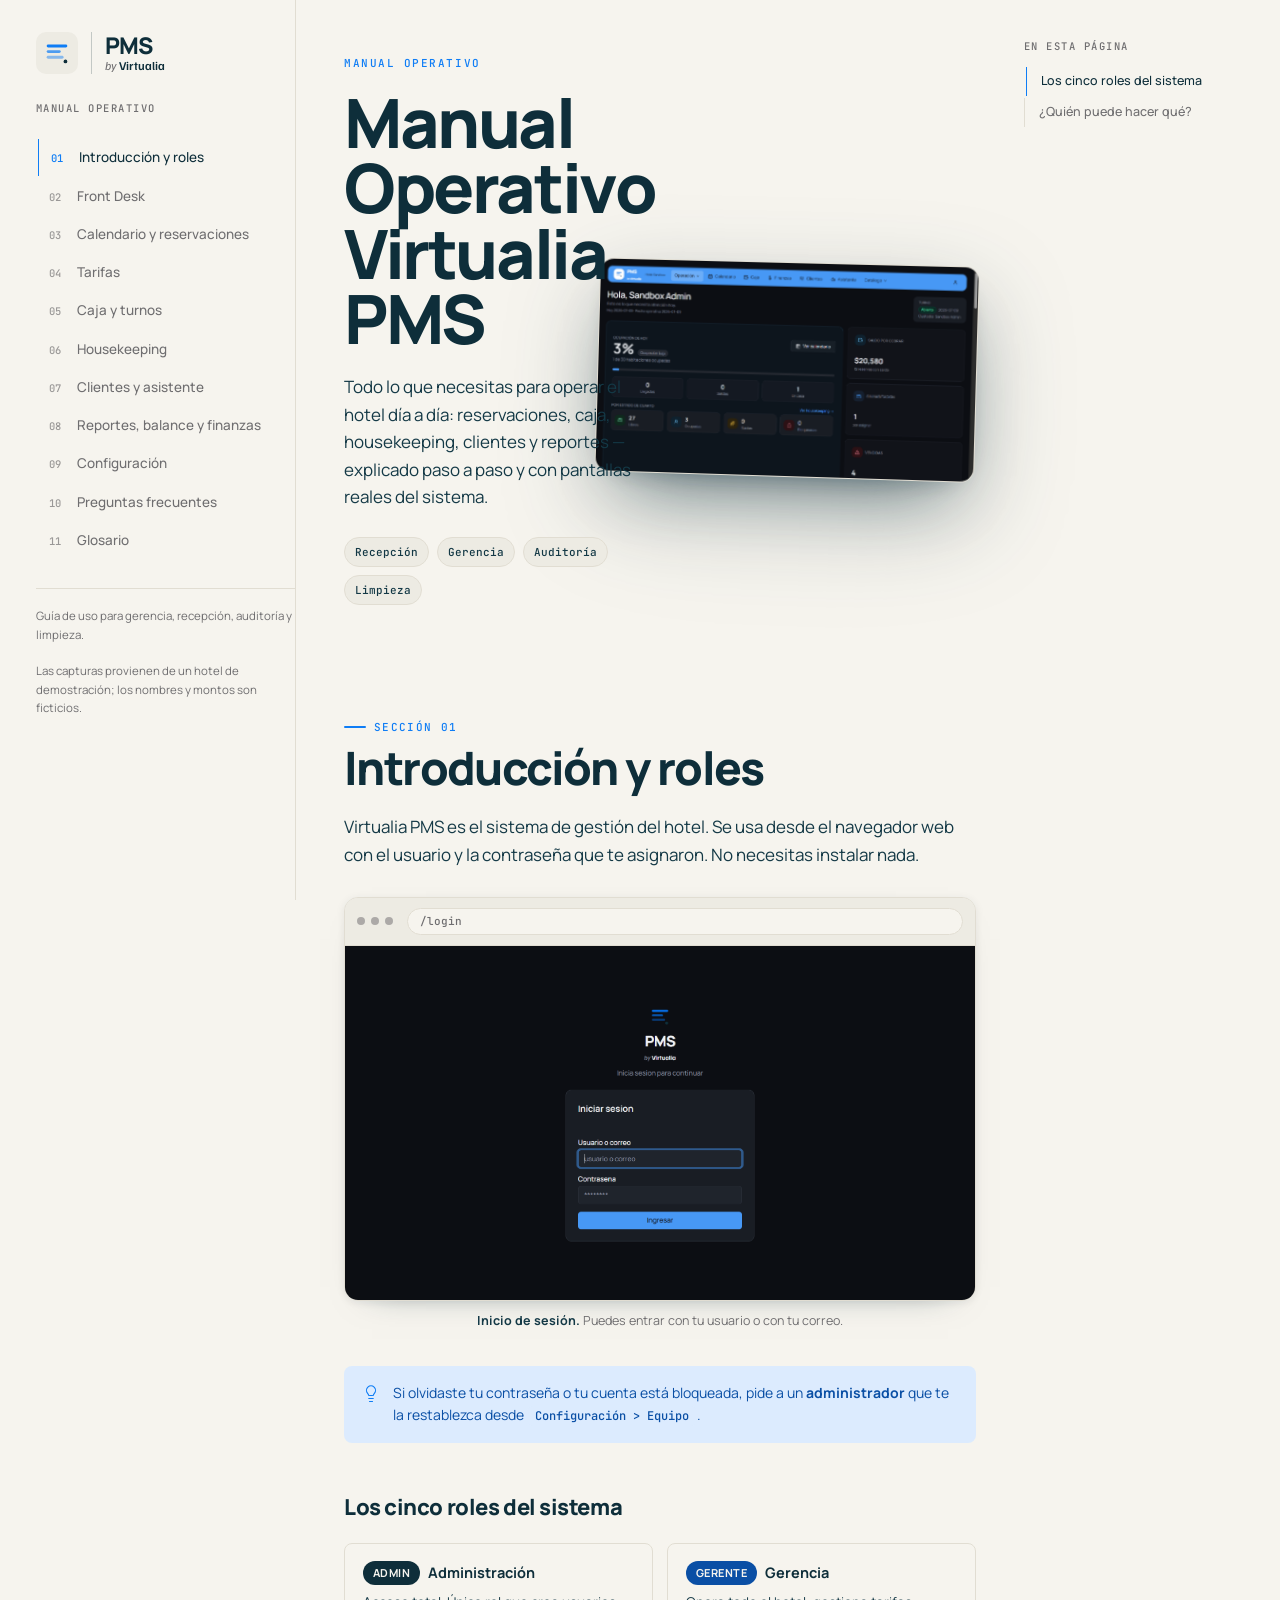
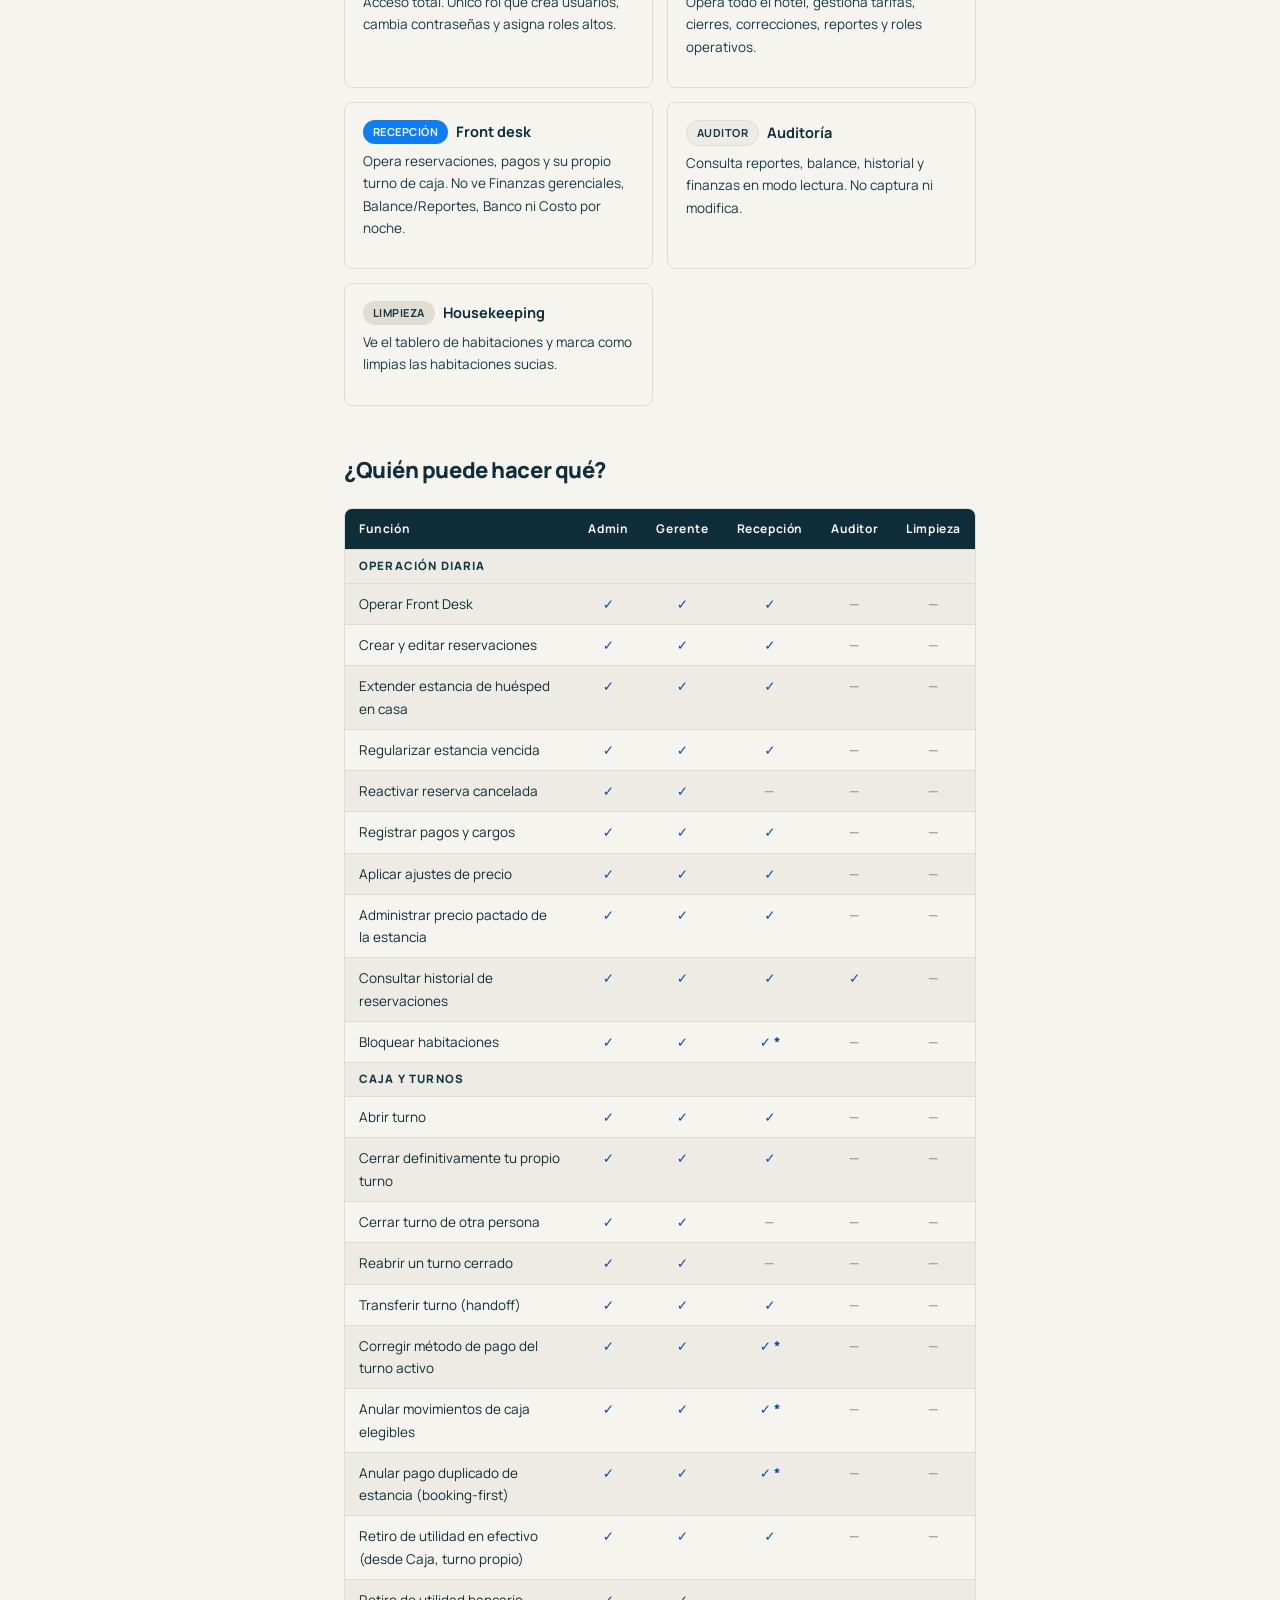
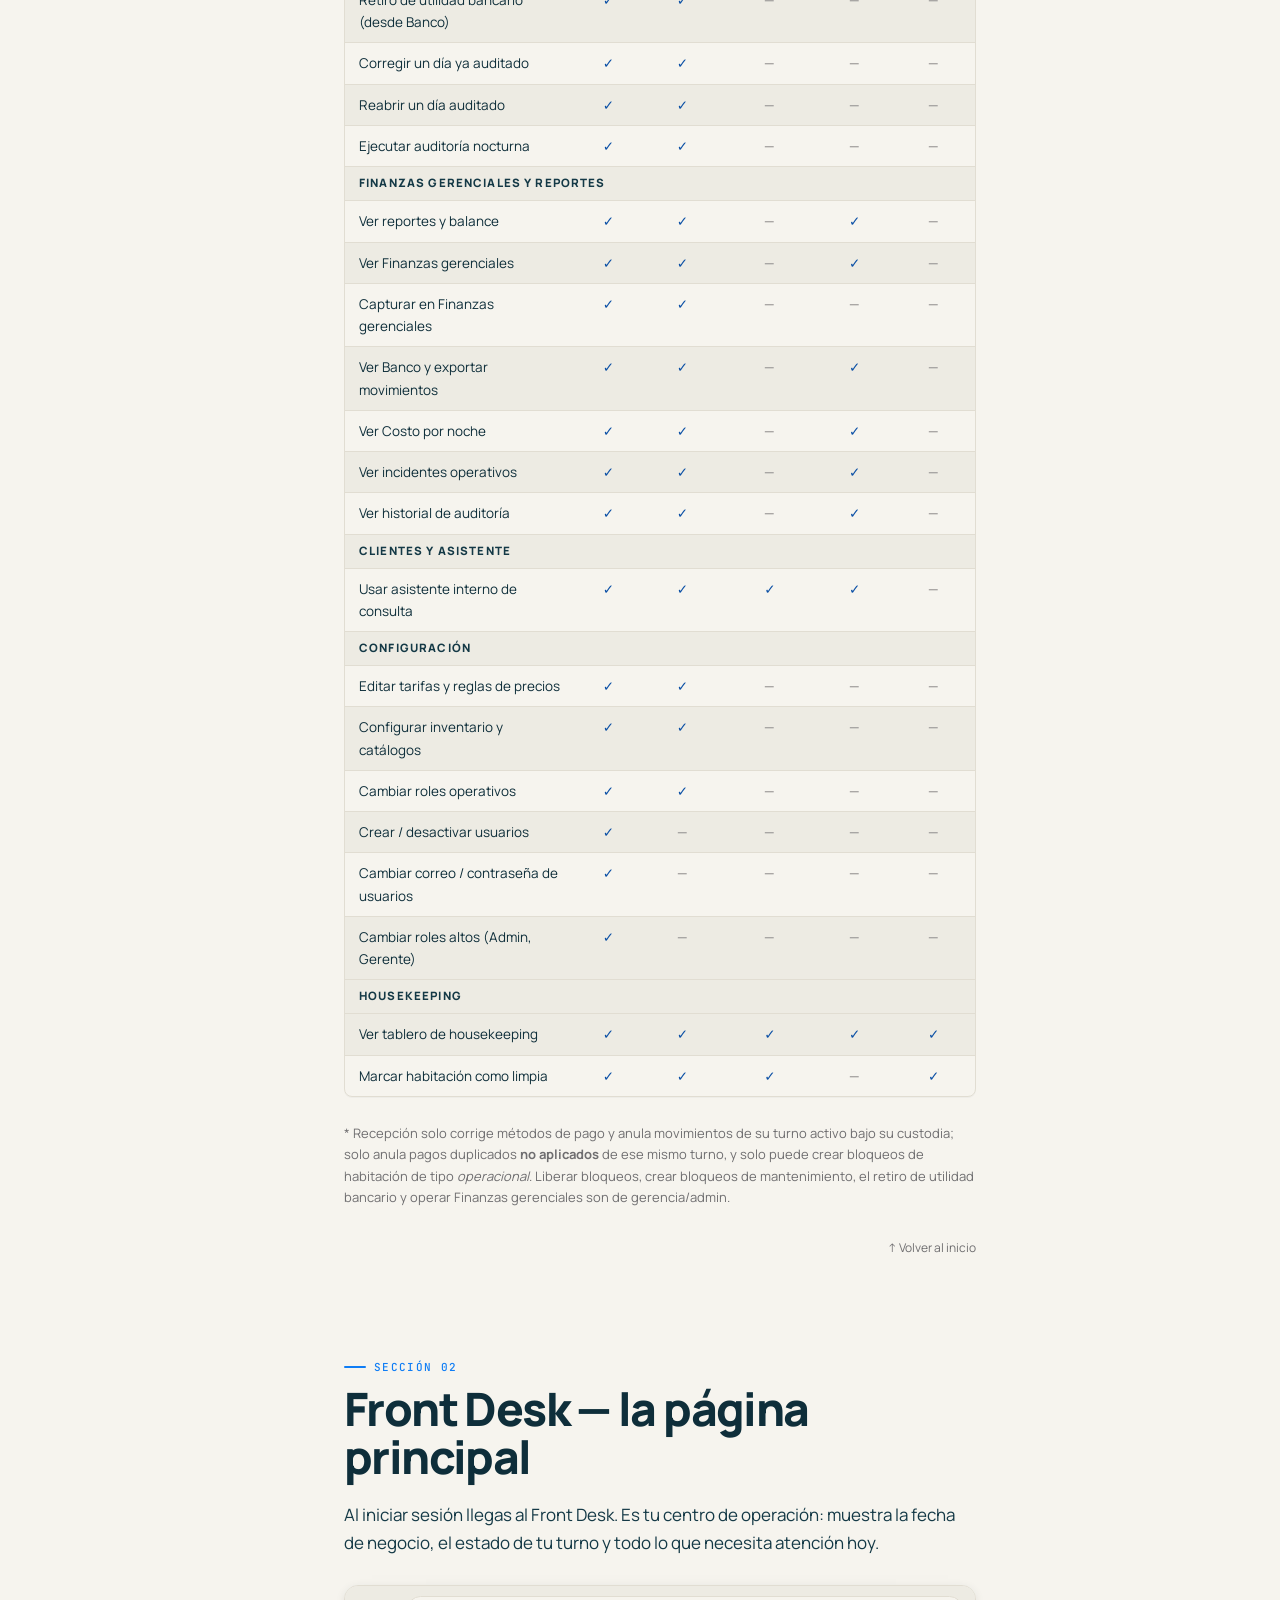
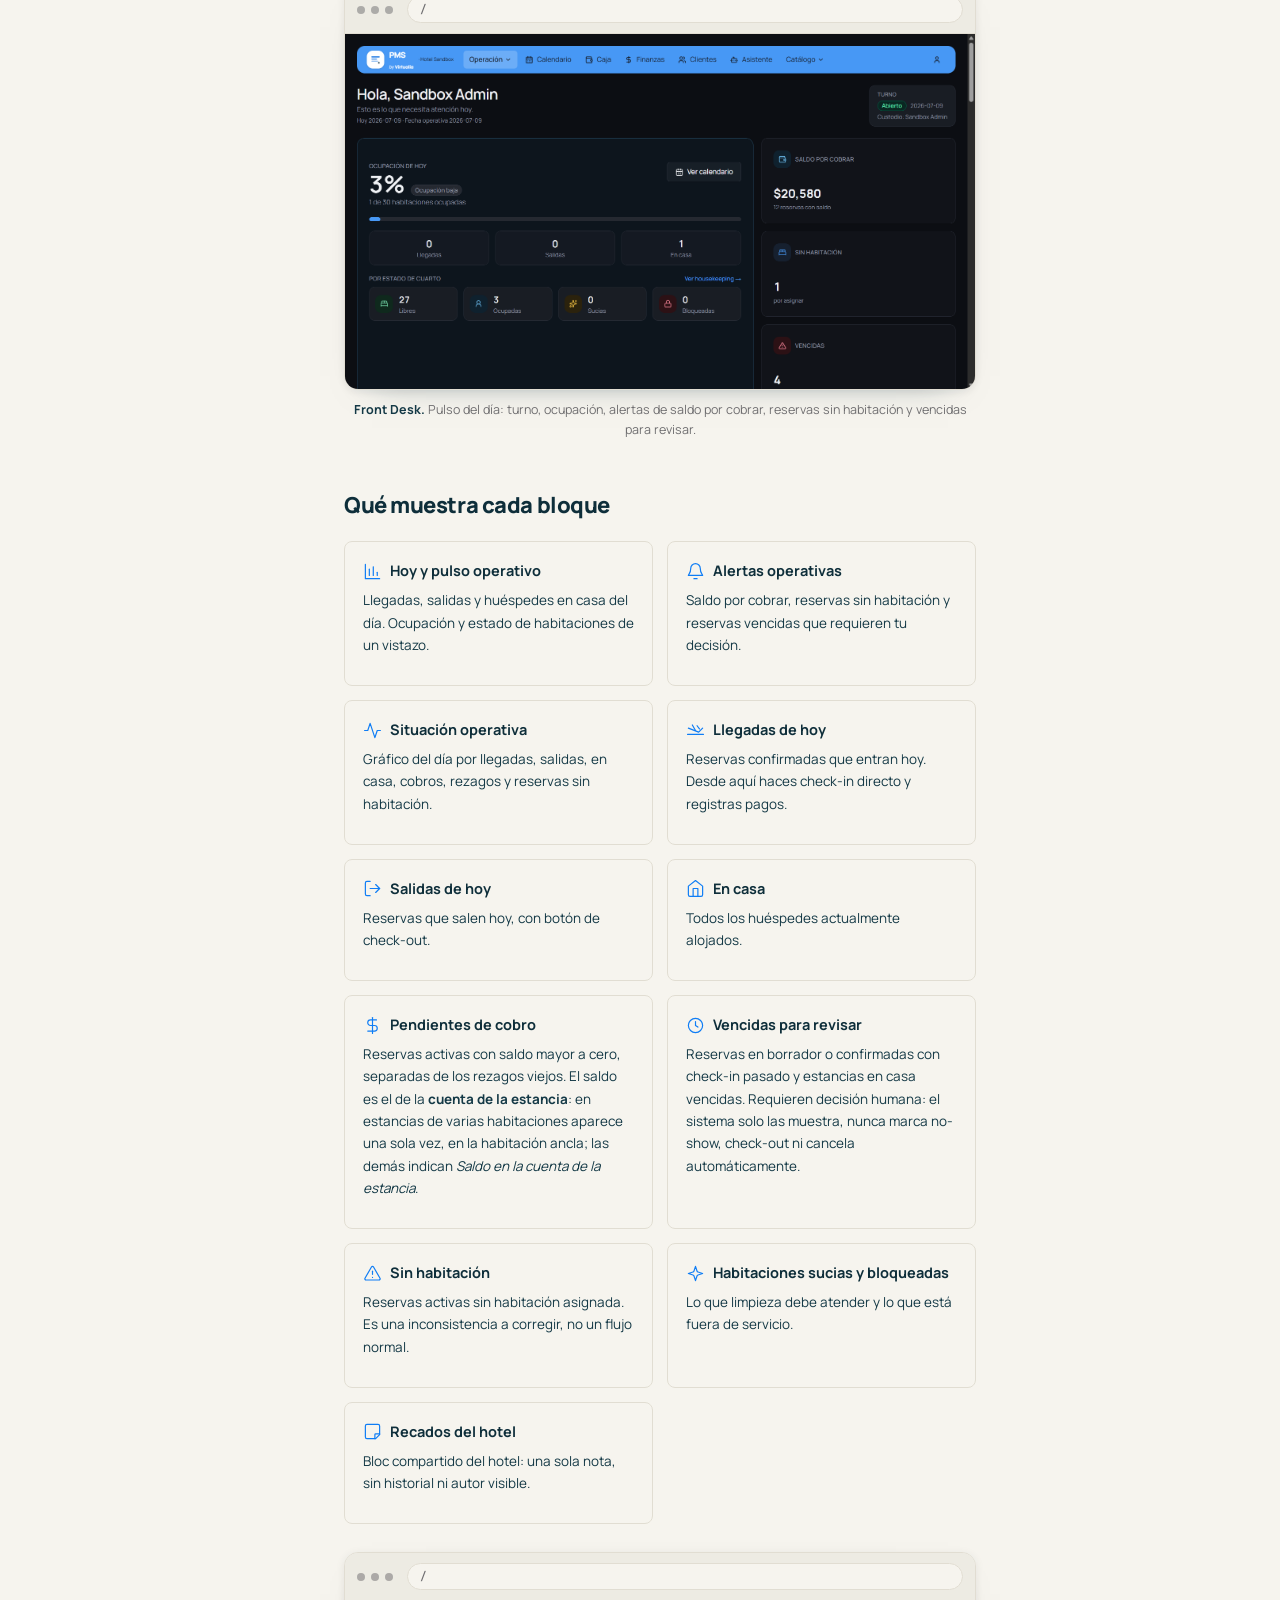
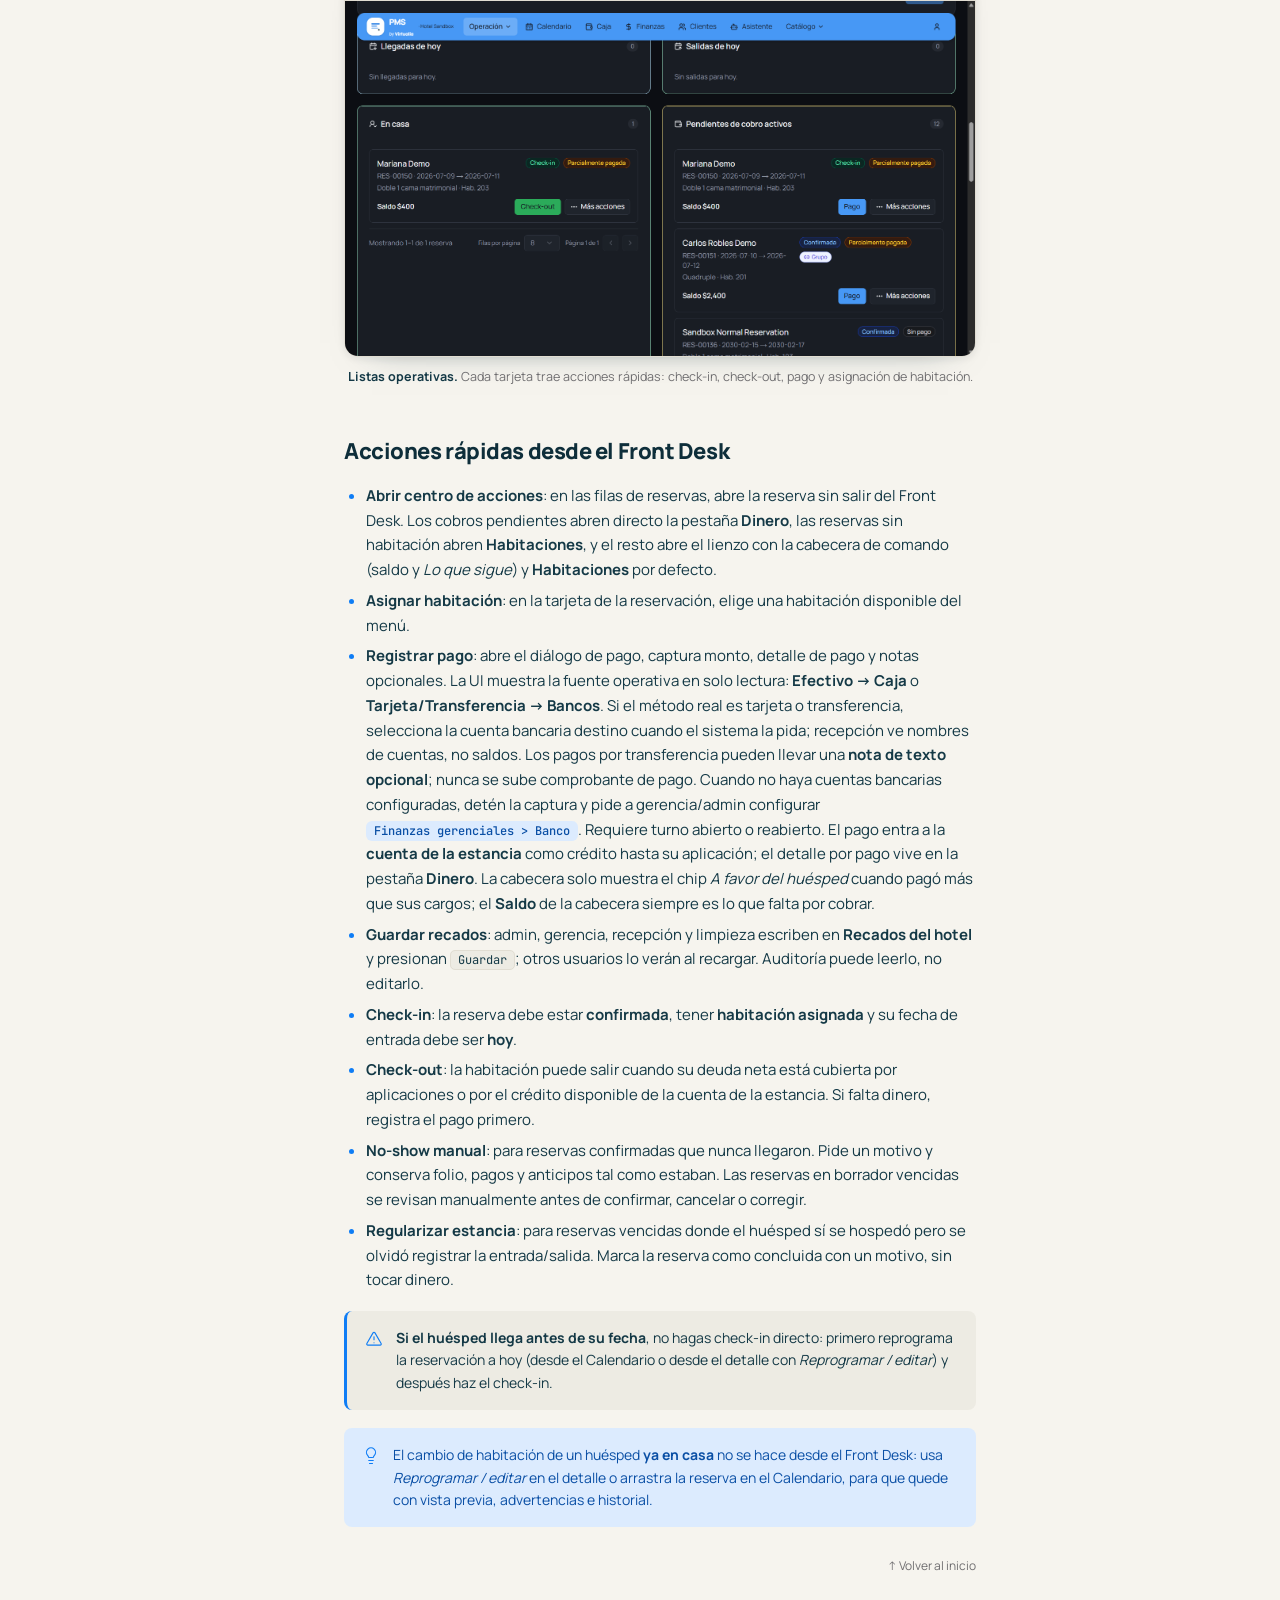
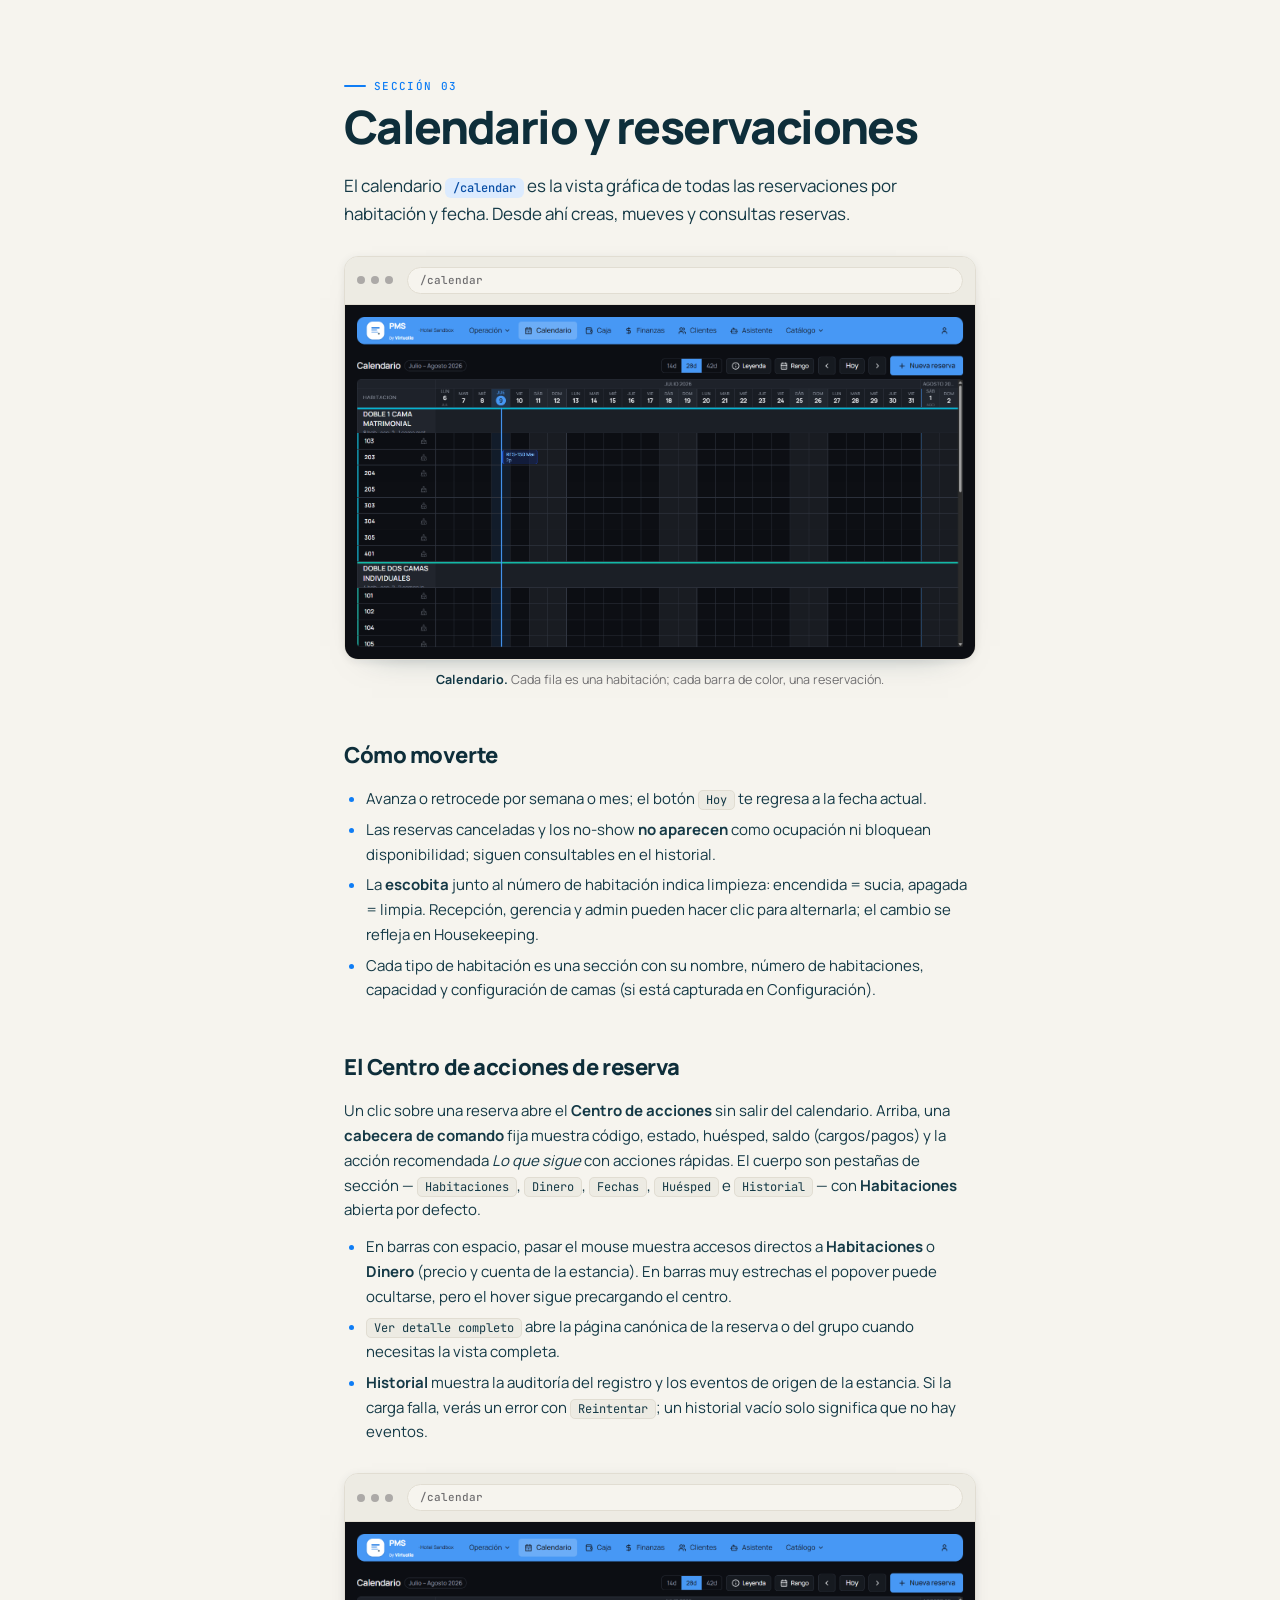
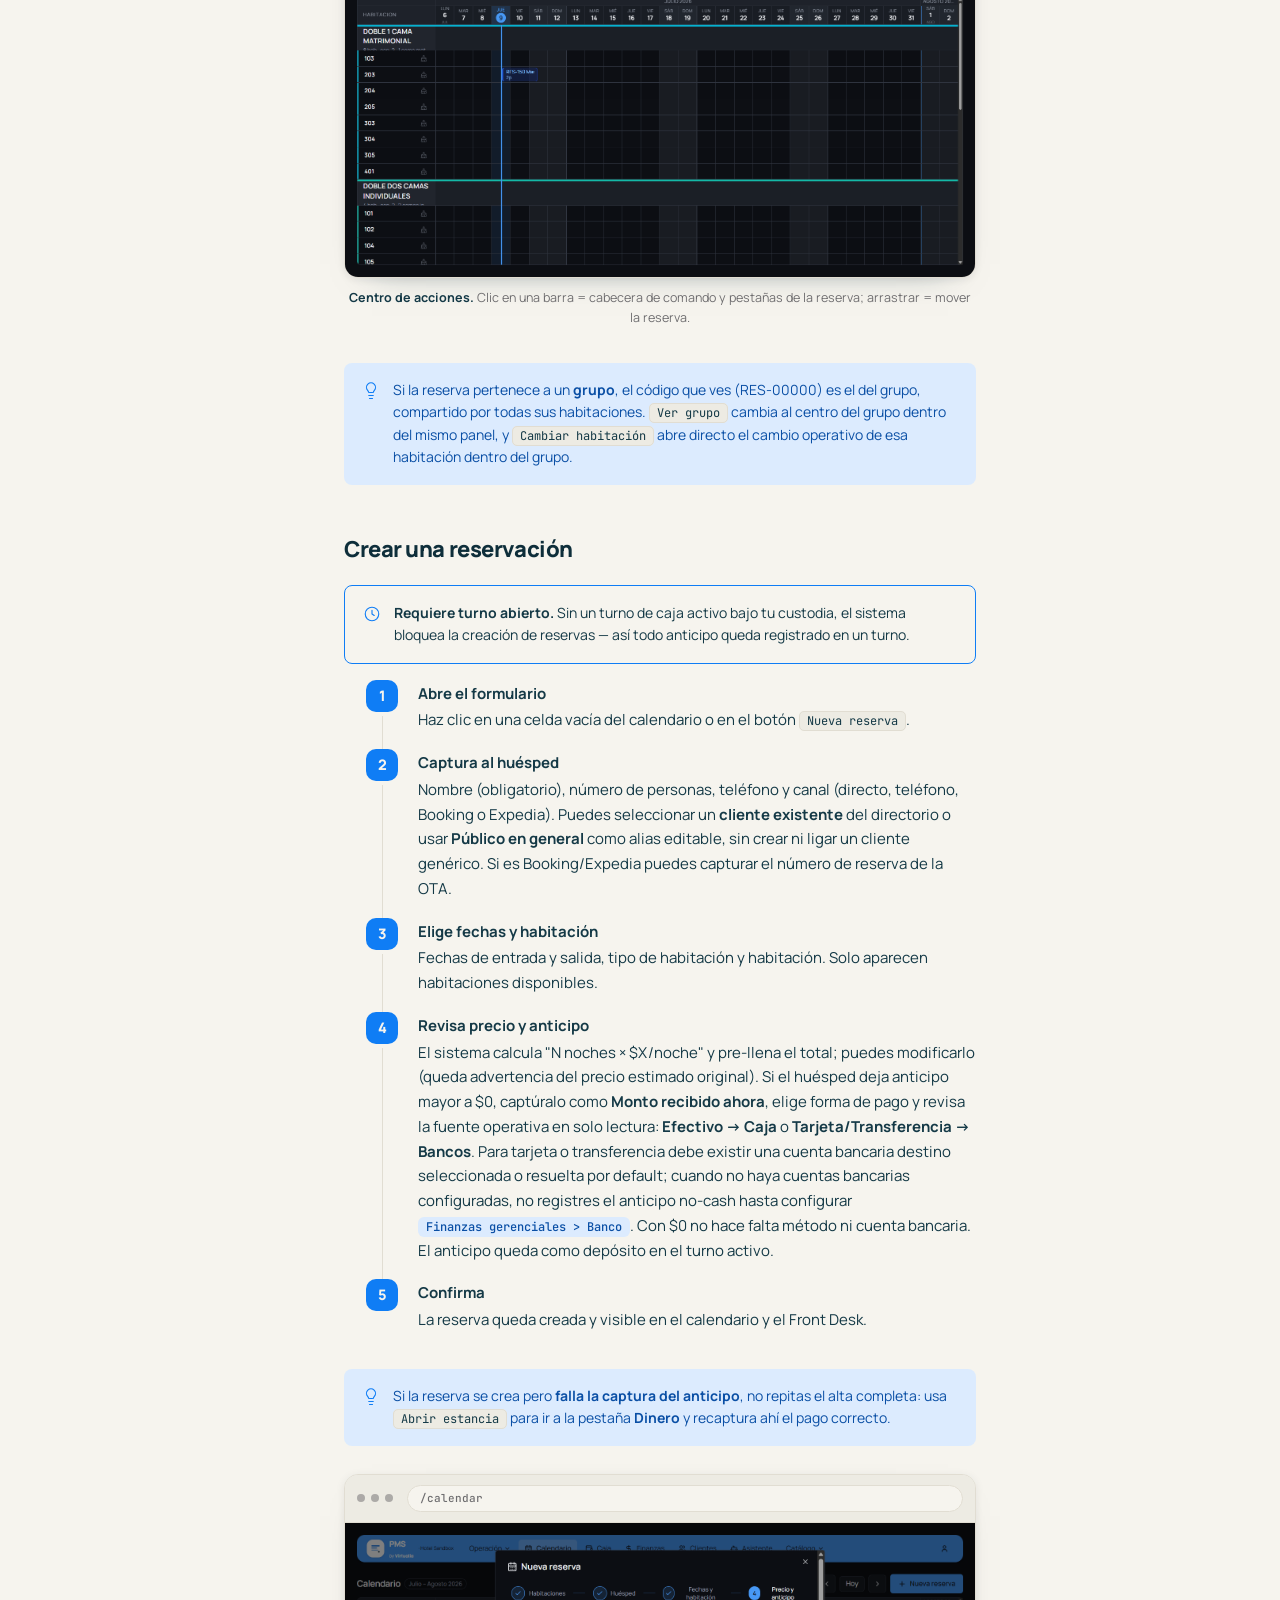
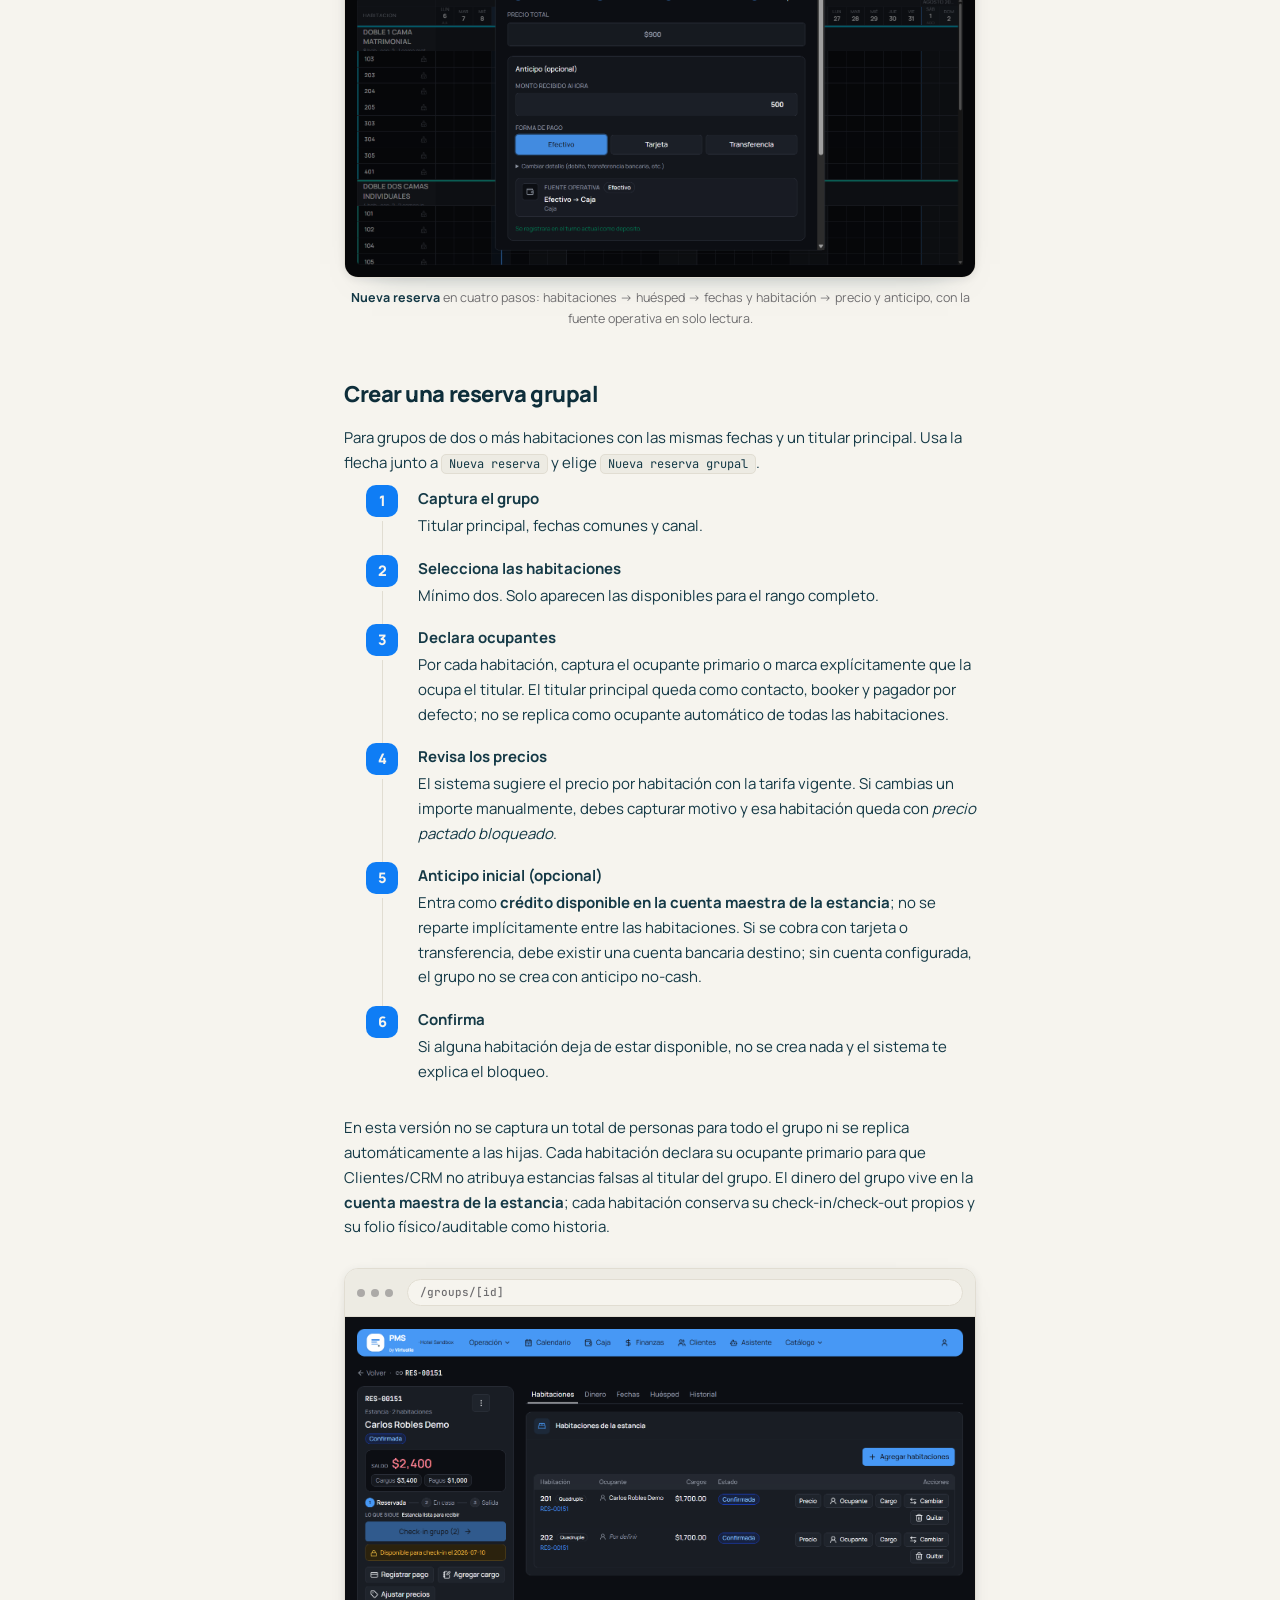
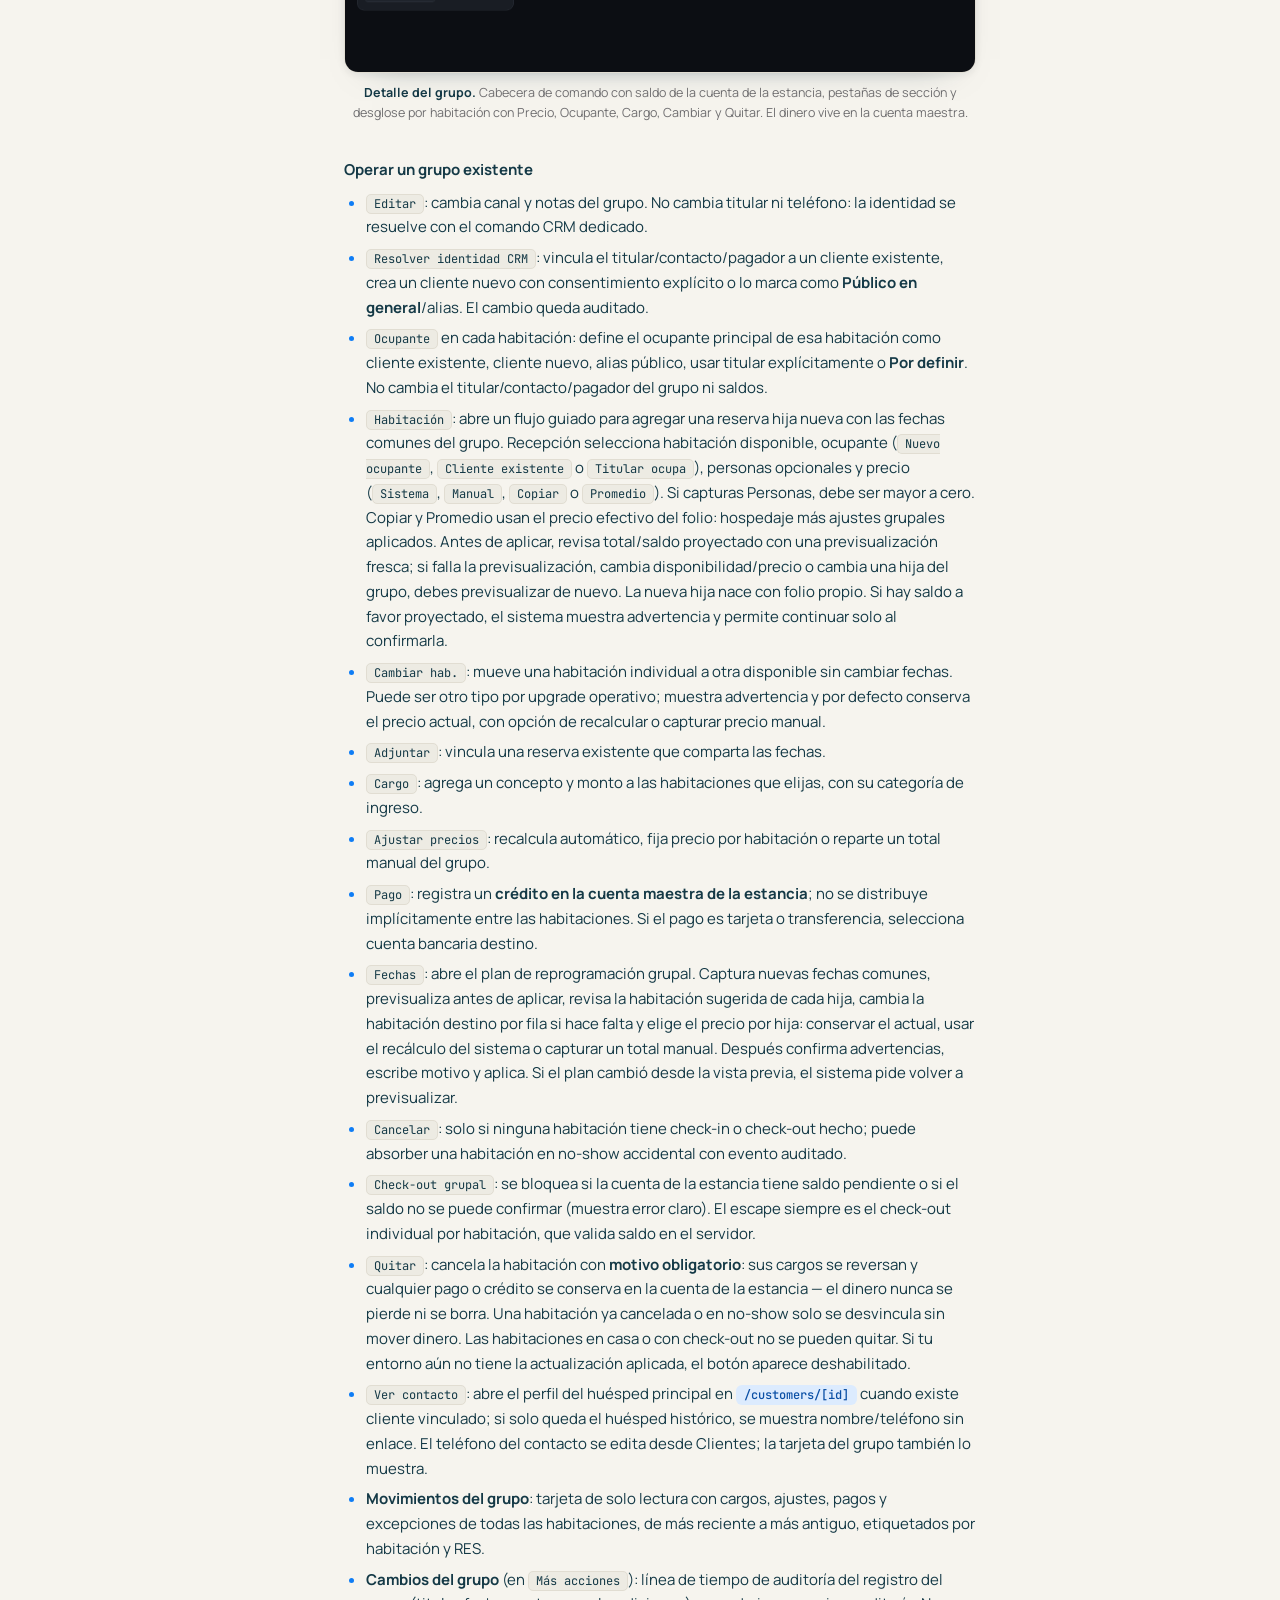
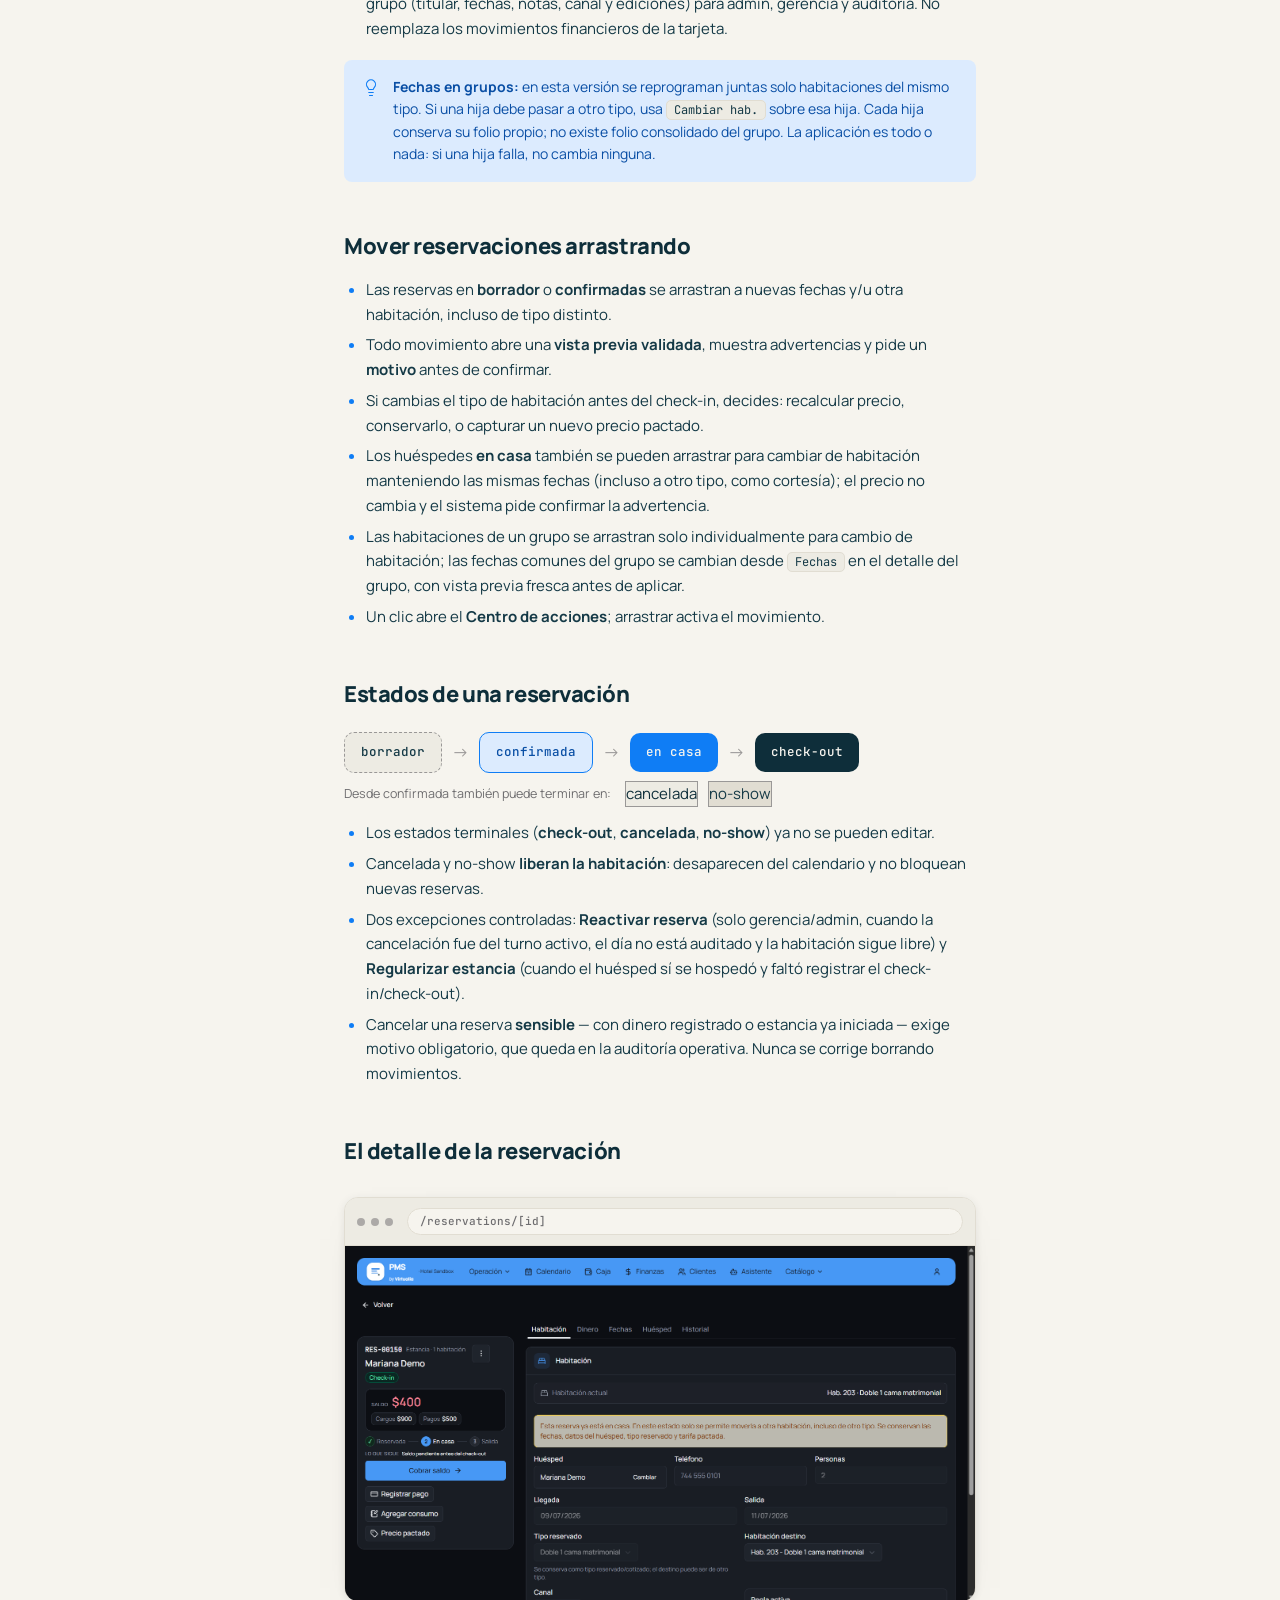
==== commit d528cd13: "docs(pms): sincroniza manual con cierre booking-first Phase 14 y renueva capturas - Actualiza todas " ====
--- a/pms/index.html
+++ b/pms/index.html
@@ -693,12 +693,12 @@
       <tr class="subhead"><td colspan="6">Operación diaria</td></tr>
       <tr><td>Operar Front Desk</td><td class="c yes">✓</td><td class="c yes">✓</td><td class="c yes">✓</td><td class="c no">—</td><td class="c no">—</td></tr>
       <tr><td>Crear y editar reservaciones</td><td class="c yes">✓</td><td class="c yes">✓</td><td class="c yes">✓</td><td class="c no">—</td><td class="c no">—</td></tr>
-      <tr><td>Añadir noche a huésped en casa</td><td class="c yes">✓</td><td class="c yes">✓</td><td class="c yes">✓</td><td class="c no">—</td><td class="c no">—</td></tr>
+      <tr><td>Extender estancia de huésped en casa</td><td class="c yes">✓</td><td class="c yes">✓</td><td class="c yes">✓</td><td class="c no">—</td><td class="c no">—</td></tr>
       <tr><td>Regularizar estancia vencida</td><td class="c yes">✓</td><td class="c yes">✓</td><td class="c yes">✓</td><td class="c no">—</td><td class="c no">—</td></tr>
       <tr><td>Reactivar reserva cancelada</td><td class="c yes">✓</td><td class="c yes">✓</td><td class="c no">—</td><td class="c no">—</td><td class="c no">—</td></tr>
       <tr><td>Registrar pagos y cargos</td><td class="c yes">✓</td><td class="c yes">✓</td><td class="c yes">✓</td><td class="c no">—</td><td class="c no">—</td></tr>
       <tr><td>Aplicar ajustes de precio</td><td class="c yes">✓</td><td class="c yes">✓</td><td class="c yes">✓</td><td class="c no">—</td><td class="c no">—</td></tr>
-      <tr><td>Bloquear / desbloquear precio pactado</td><td class="c yes">✓</td><td class="c yes">✓</td><td class="c yes">✓</td><td class="c no">—</td><td class="c no">—</td></tr>
+      <tr><td>Administrar precio pactado de la estancia</td><td class="c yes">✓</td><td class="c yes">✓</td><td class="c yes">✓</td><td class="c no">—</td><td class="c no">—</td></tr>
       <tr><td>Consultar historial de reservaciones</td><td class="c yes">✓</td><td class="c yes">✓</td><td class="c yes">✓</td><td class="c yes">✓</td><td class="c no">—</td></tr>
       <tr><td>Bloquear habitaciones</td><td class="c yes">✓</td><td class="c yes">✓</td><td class="c yes">✓ *</td><td class="c no">—</td><td class="c no">—</td></tr>
       <tr class="subhead"><td colspan="6">Caja y turnos</td></tr>
@@ -708,7 +708,10 @@
       <tr><td>Reabrir un turno cerrado</td><td class="c yes">✓</td><td class="c yes">✓</td><td class="c no">—</td><td class="c no">—</td><td class="c no">—</td></tr>
       <tr><td>Transferir turno (handoff)</td><td class="c yes">✓</td><td class="c yes">✓</td><td class="c yes">✓</td><td class="c no">—</td><td class="c no">—</td></tr>
       <tr><td>Corregir método de pago del turno activo</td><td class="c yes">✓</td><td class="c yes">✓</td><td class="c yes">✓ *</td><td class="c no">—</td><td class="c no">—</td></tr>
-      <tr><td>Retiro de utilidad</td><td class="c yes">✓</td><td class="c yes">✓</td><td class="c no">—</td><td class="c no">—</td><td class="c no">—</td></tr>
+      <tr><td>Anular movimientos de caja elegibles</td><td class="c yes">✓</td><td class="c yes">✓</td><td class="c yes">✓ *</td><td class="c no">—</td><td class="c no">—</td></tr>
+      <tr><td>Anular pago duplicado de estancia (booking-first)</td><td class="c yes">✓</td><td class="c yes">✓</td><td class="c yes">✓ *</td><td class="c no">—</td><td class="c no">—</td></tr>
+      <tr><td>Retiro de utilidad en efectivo (desde Caja, turno propio)</td><td class="c yes">✓</td><td class="c yes">✓</td><td class="c yes">✓</td><td class="c no">—</td><td class="c no">—</td></tr>
+      <tr><td>Retiro de utilidad bancario (desde Banco)</td><td class="c yes">✓</td><td class="c yes">✓</td><td class="c no">—</td><td class="c no">—</td><td class="c no">—</td></tr>
       <tr><td>Corregir un día ya auditado</td><td class="c yes">✓</td><td class="c yes">✓</td><td class="c no">—</td><td class="c no">—</td><td class="c no">—</td></tr>
       <tr><td>Reabrir un día auditado</td><td class="c yes">✓</td><td class="c yes">✓</td><td class="c no">—</td><td class="c no">—</td><td class="c no">—</td></tr>
       <tr><td>Ejecutar auditoría nocturna</td><td class="c yes">✓</td><td class="c yes">✓</td><td class="c no">—</td><td class="c no">—</td><td class="c no">—</td></tr>
@@ -735,7 +738,7 @@
     </tbody>
   </table>
   </div>
-  <p style="font-size:13px;color:var(--stone)">* Recepción solo corrige métodos de pago de movimientos de su turno activo bajo su custodia, solo puede crear bloqueos de habitación de tipo <em>operacional</em> y no opera retiros de utilidad ni flujos gerenciales. Liberar bloqueos, crear bloqueos de mantenimiento y operar Finanzas gerenciales es de gerencia/admin.</p>
+  <p style="font-size:13px;color:var(--stone)">* Recepción solo corrige métodos de pago y anula movimientos de su turno activo bajo su custodia; solo anula pagos duplicados <b>no aplicados</b> de ese mismo turno, y solo puede crear bloqueos de habitación de tipo <em>operacional</em>. Liberar bloqueos, crear bloqueos de mantenimiento, el retiro de utilidad bancario y operar Finanzas gerenciales son de gerencia/admin.</p>
   <div class="toplink"><a href="#top">↑ Volver al inicio</a></div>
 </section>
 
@@ -750,19 +753,22 @@
       <div class="browser-bar" aria-hidden="true"><span class="browser-dots"><span></span><span></span><span></span></span><span class="browser-url">/</span></div>
       <button type="button" class="shot-link" data-full="img/02-frontdesk.png" aria-label="Ampliar captura: Front Desk"><img src="img/02-frontdesk.png" alt="Front Desk" /></button>
     </div>
-    <figcaption><b>Front Desk.</b> Pulso del día: ocupación, llegadas, salidas, huéspedes en casa y alertas.</figcaption>
+    <figcaption><b>Front Desk.</b> Pulso del día: turno, ocupación, alertas de saldo por cobrar, reservas sin habitación y vencidas para revisar.</figcaption>
   </figure>
 
   <h3>Qué muestra cada bloque</h3>
   <div class="cards">
     <div class="card"><b class="t"><svg class="svg-ico" viewBox="0 0 24 24" fill="none" stroke="currentColor" stroke-width="1.5" stroke-linecap="round" stroke-linejoin="round" aria-hidden="true"><path d="M3 3v18h18" /><path d="M8 17V9" /><path d="M13 17V6" /><path d="M18 17v-4" /></svg>Hoy y pulso operativo</b><p>Llegadas, salidas y huéspedes en casa del día. Ocupación y estado de habitaciones de un vistazo.</p></div>
     <div class="card"><b class="t"><svg class="svg-ico" viewBox="0 0 24 24" fill="none" stroke="currentColor" stroke-width="1.5" stroke-linecap="round" stroke-linejoin="round" aria-hidden="true"><path d="M10 21h4" /><path d="M18 8a6 6 0 0 0-12 0c0 7-3 7-3 9h18c0-2-3-2-3-9" /></svg>Alertas operativas</b><p>Saldo por cobrar, reservas sin habitación y reservas vencidas que requieren tu decisión.</p></div>
+    <div class="card"><b class="t"><svg class="svg-ico" viewBox="0 0 24 24" fill="none" stroke="currentColor" stroke-width="1.5" stroke-linecap="round" stroke-linejoin="round" aria-hidden="true"><path d="M22 12h-4l-3 9L9 3l-3 9H2" /></svg>Situación operativa</b><p>Gráfico del día por llegadas, salidas, en casa, cobros, rezagos y reservas sin habitación.</p></div>
     <div class="card"><b class="t"><svg class="svg-ico" viewBox="0 0 24 24" fill="none" stroke="currentColor" stroke-width="1.5" stroke-linecap="round" stroke-linejoin="round" aria-hidden="true"><path d="M2 17h20" /><path d="m3 9 13 5 5-5" /><path d="m8 5 4 7" /><path d="m14 6 3 4" /></svg>Llegadas de hoy</b><p>Reservas confirmadas que entran hoy. Desde aquí haces check-in directo y registras pagos.</p></div>
-    <div class="card"><b class="t">🛫 Salidas de hoy</b><p>Reservas que salen hoy, con botón de check-out.</p></div>
-    <div class="card"><b class="t">🏠 En casa</b><p>Todos los huéspedes actualmente alojados.</p></div>
-    <div class="card"><b class="t">💰 Pendientes de cobro</b><p>Reservas activas con saldo mayor a cero, separadas de los rezagos viejos.</p></div>
-    <div class="card"><b class="t">⏰ Vencidas para revisar</b><p>Reservas viejas que requieren decisión humana: no-show manual o regularizar estancia.</p></div>
-    <div class="card"><b class="t">🧹 Habitaciones sucias y bloqueadas</b><p>Lo que limpieza debe atender y lo que está fuera de servicio.</p></div>
+    <div class="card"><b class="t"><svg class="svg-ico" viewBox="0 0 24 24" fill="none" stroke="currentColor" stroke-width="1.5" stroke-linecap="round" stroke-linejoin="round" aria-hidden="true"><path d="M9 21H5a2 2 0 0 1-2-2V5a2 2 0 0 1 2-2h4" /><polyline points="16 17 21 12 16 7" /><path d="M21 12H9" /></svg>Salidas de hoy</b><p>Reservas que salen hoy, con botón de check-out.</p></div>
+    <div class="card"><b class="t"><svg class="svg-ico" viewBox="0 0 24 24" fill="none" stroke="currentColor" stroke-width="1.5" stroke-linecap="round" stroke-linejoin="round" aria-hidden="true"><path d="m3 9 9-7 9 7v11a2 2 0 0 1-2 2H5a2 2 0 0 1-2-2z" /><path d="M9 22V12h6v10" /></svg>En casa</b><p>Todos los huéspedes actualmente alojados.</p></div>
+    <div class="card"><b class="t"><svg class="svg-ico" viewBox="0 0 24 24" fill="none" stroke="currentColor" stroke-width="1.5" stroke-linecap="round" stroke-linejoin="round" aria-hidden="true"><path d="M12 2v20" /><path d="M17 5H9.5a3.5 3.5 0 0 0 0 7h5a3.5 3.5 0 0 1 0 7H6" /></svg>Pendientes de cobro</b><p>Reservas activas con saldo mayor a cero, separadas de los rezagos viejos. El saldo es el de la <b>cuenta de la estancia</b>: en estancias de varias habitaciones aparece una sola vez, en la habitación ancla; las demás indican <em>Saldo en la cuenta de la estancia</em>.</p></div>
+    <div class="card"><b class="t"><svg class="svg-ico" viewBox="0 0 24 24" fill="none" stroke="currentColor" stroke-width="1.5" stroke-linecap="round" stroke-linejoin="round" aria-hidden="true"><circle cx="12" cy="12" r="9" /><path d="M12 7v5l3 2" /></svg>Vencidas para revisar</b><p>Reservas en borrador o confirmadas con check-in pasado y estancias en casa vencidas. Requieren decisión humana: el sistema solo las muestra, nunca marca no-show, check-out ni cancela automáticamente.</p></div>
+    <div class="card"><b class="t"><svg class="svg-ico" viewBox="0 0 24 24" fill="none" stroke="currentColor" stroke-width="1.5" stroke-linecap="round" stroke-linejoin="round" aria-hidden="true"><path d="m21.5 18-8.2-14.2a1.5 1.5 0 0 0-2.6 0L2.5 18a1.5 1.5 0 0 0 1.3 2.2h16.4a1.5 1.5 0 0 0 1.3-2.2Z" /><path d="M12 9v4" /><path d="M12 17h.01" /></svg>Sin habitación</b><p>Reservas activas sin habitación asignada. Es una inconsistencia a corregir, no un flujo normal.</p></div>
+    <div class="card"><b class="t"><svg class="svg-ico" viewBox="0 0 24 24" fill="none" stroke="currentColor" stroke-width="1.5" stroke-linecap="round" stroke-linejoin="round" aria-hidden="true"><path d="m12 3-1.9 5.8a2 2 0 0 1-1.3 1.3L3 12l5.8 1.9a2 2 0 0 1 1.3 1.3L12 21l1.9-5.8a2 2 0 0 1 1.3-1.3L21 12l-5.8-1.9a2 2 0 0 1-1.3-1.3z" /></svg>Habitaciones sucias y bloqueadas</b><p>Lo que limpieza debe atender y lo que está fuera de servicio.</p></div>
+    <div class="card"><b class="t"><svg class="svg-ico" viewBox="0 0 24 24" fill="none" stroke="currentColor" stroke-width="1.5" stroke-linecap="round" stroke-linejoin="round" aria-hidden="true"><path d="M16 3H5a2 2 0 0 0-2 2v14a2 2 0 0 0 2 2h11l5-5V5a2 2 0 0 0-2-2z" /><path d="M15 21v-5a1 1 0 0 1 1-1h5" /></svg>Recados del hotel</b><p>Bloc compartido del hotel: una sola nota, sin historial ni autor visible.</p></div>
   </div>
 
   <figure class="shot">
@@ -775,11 +781,13 @@
 
   <h3>Acciones rápidas desde el Front Desk</h3>
   <ul>
+    <li><b>Abrir centro de acciones</b>: en las filas de reservas, abre la reserva sin salir del Front Desk. Los cobros pendientes abren directo la pestaña <b>Dinero</b>, las reservas sin habitación abren <b>Habitaciones</b>, y el resto abre el lienzo con la cabecera de comando (saldo y <em>Lo que sigue</em>) y <b>Habitaciones</b> por defecto.</li>
     <li><b>Asignar habitación</b>: en la tarjeta de la reservación, elige una habitación disponible del menú.</li>
-    <li><b>Registrar pago</b>: abre el diálogo de pago, captura monto, detalle de pago y notas opcionales. La UI muestra la fuente operativa en solo lectura: <b>Efectivo → Caja</b> o <b>Tarjeta/Transferencia → Bancos</b>. Si el método real es tarjeta o transferencia, selecciona la cuenta bancaria destino cuando el sistema la pida; recepción ve nombres de cuentas, no saldos. Cuando no haya cuentas bancarias configuradas, detén la captura y pide a gerencia/admin configurar <span class="route">Finanzas gerenciales &gt; Banco</span>. Requiere turno abierto o reabierto.</li>
+    <li><b>Registrar pago</b>: abre el diálogo de pago, captura monto, detalle de pago y notas opcionales. La UI muestra la fuente operativa en solo lectura: <b>Efectivo → Caja</b> o <b>Tarjeta/Transferencia → Bancos</b>. Si el método real es tarjeta o transferencia, selecciona la cuenta bancaria destino cuando el sistema la pida; recepción ve nombres de cuentas, no saldos. Los pagos por transferencia pueden llevar una <b>nota de texto opcional</b>; nunca se sube comprobante de pago. Cuando no haya cuentas bancarias configuradas, detén la captura y pide a gerencia/admin configurar <span class="route">Finanzas gerenciales &gt; Banco</span>. Requiere turno abierto o reabierto. El pago entra a la <b>cuenta de la estancia</b> como crédito hasta su aplicación; el detalle por pago vive en la pestaña <b>Dinero</b>. La cabecera solo muestra el chip <em>A favor del huésped</em> cuando pagó más que sus cargos; el <b>Saldo</b> de la cabecera siempre es lo que falta por cobrar.</li>
+    <li><b>Guardar recados</b>: admin, gerencia, recepción y limpieza escriben en <b>Recados del hotel</b> y presionan <span class="kbd">Guardar</span>; otros usuarios lo verán al recargar. Auditoría puede leerlo, no editarlo.</li>
     <li><b>Check-in</b>: la reserva debe estar <b>confirmada</b>, tener <b>habitación asignada</b> y su fecha de entrada debe ser <b>hoy</b>.</li>
-    <li><b>Check-out</b>: verifica antes que el saldo esté en cero.</li>
-    <li><b>No-show manual</b>: para reservas confirmadas que nunca llegaron. Pide un motivo y conserva folio, pagos y anticipos tal como estaban.</li>
+    <li><b>Check-out</b>: la habitación puede salir cuando su deuda neta está cubierta por aplicaciones o por el crédito disponible de la cuenta de la estancia. Si falta dinero, registra el pago primero.</li>
+    <li><b>No-show manual</b>: para reservas confirmadas que nunca llegaron. Pide un motivo y conserva folio, pagos y anticipos tal como estaban. Las reservas en borrador vencidas se revisan manualmente antes de confirmar, cancelar o corregir.</li>
     <li><b>Regularizar estancia</b>: para reservas vencidas donde el huésped sí se hospedó pero se olvidó registrar la entrada/salida. Marca la reserva como concluida con un motivo, sin tocar dinero.</li>
   </ul>
 
@@ -811,36 +819,42 @@
     <li>Cada tipo de habitación es una sección con su nombre, número de habitaciones, capacidad y configuración de camas (si está capturada en Configuración).</li>
   </ul>
 
-  <h3>Ver el detalle sin salir del calendario</h3>
-  <p>Un clic sobre una reserva abre una burbuja con lo esencial: huésped, teléfono, personas, habitación, fechas, cargos, pagos, saldo y estado. Desde ahí puedes ir a <span class="kbd">Ver detalle completo</span>, hacer <span class="kbd">Check-in</span> o <span class="kbd">Añadir noche</span> si el rol y el turno lo permiten.</p>
+  <h3>El Centro de acciones de reserva</h3>
+  <p>Un clic sobre una reserva abre el <b>Centro de acciones</b> sin salir del calendario. Arriba, una <b>cabecera de comando</b> fija muestra código, estado, huésped, saldo (cargos/pagos) y la acción recomendada <em>Lo que sigue</em> con acciones rápidas. El cuerpo son pestañas de sección — <span class="kbd">Habitaciones</span>, <span class="kbd">Dinero</span>, <span class="kbd">Fechas</span>, <span class="kbd">Huésped</span> e <span class="kbd">Historial</span> — con <b>Habitaciones</b> abierta por defecto.</p>
+  <ul>
+    <li>En barras con espacio, pasar el mouse muestra accesos directos a <b>Habitaciones</b> o <b>Dinero</b> (precio y cuenta de la estancia). En barras muy estrechas el popover puede ocultarse, pero el hover sigue precargando el centro.</li>
+    <li><span class="kbd">Ver detalle completo</span> abre la página canónica de la reserva o del grupo cuando necesitas la vista completa.</li>
+    <li><b>Historial</b> muestra la auditoría del registro y los eventos de origen de la estancia. Si la carga falla, verás un error con <span class="kbd">Reintentar</span>; un historial vacío solo significa que no hay eventos.</li>
+  </ul>
 
   <figure class="shot">
     <div class="browser-shot">
       <div class="browser-bar" aria-hidden="true"><span class="browser-dots"><span></span><span></span><span></span></span><span class="browser-url">/calendar</span></div>
-      <button type="button" class="shot-link" data-full="img/05-calendario-burbuja.png" aria-label="Ampliar captura: Burbuja de resumen de reserva"><img src="img/05-calendario-burbuja.png" alt="Burbuja de resumen de reserva" /></button>
-    </div>
-    <figcaption><b>Resumen rápido.</b> Clic en una barra = burbuja con datos y acciones; arrastrar = mover la reserva.</figcaption>
-  </figure>
-
-  <div class="callout info"><svg class="svg-ico" viewBox="0 0 24 24" fill="none" stroke="currentColor" stroke-width="1.5" stroke-linecap="round" stroke-linejoin="round" aria-hidden="true"><path d="M15 14c.2-1.1.8-1.9 1.5-2.8A6 6 0 1 0 7.5 11.2c.7.9 1.3 1.7 1.5 2.8" /><path d="M9 18h6" /><path d="M10 22h4" /><path d="M10 14h4" /></svg><div>Si la reserva pertenece a un <b>grupo</b>, el código que ves (RES-00000) es el del grupo, compartido por todas sus habitaciones. Usa <span class="kbd">Ver grupo</span> para abrir el detalle del grupo completo.</div></div>
+      <button type="button" class="shot-link" data-full="img/05-calendario-burbuja.png" aria-label="Ampliar captura: Centro de acciones de reserva"><img src="img/05-calendario-burbuja.png" alt="Centro de acciones de reserva" /></button>
+    </div>
+    <figcaption><b>Centro de acciones.</b> Clic en una barra = cabecera de comando y pestañas de la reserva; arrastrar = mover la reserva.</figcaption>
+  </figure>
+
+  <div class="callout info"><svg class="svg-ico" viewBox="0 0 24 24" fill="none" stroke="currentColor" stroke-width="1.5" stroke-linecap="round" stroke-linejoin="round" aria-hidden="true"><path d="M15 14c.2-1.1.8-1.9 1.5-2.8A6 6 0 1 0 7.5 11.2c.7.9 1.3 1.7 1.5 2.8" /><path d="M9 18h6" /><path d="M10 22h4" /><path d="M10 14h4" /></svg><div>Si la reserva pertenece a un <b>grupo</b>, el código que ves (RES-00000) es el del grupo, compartido por todas sus habitaciones. <span class="kbd">Ver grupo</span> cambia al centro del grupo dentro del mismo panel, y <span class="kbd">Cambiar habitación</span> abre directo el cambio operativo de esa habitación dentro del grupo.</div></div>
 
   <h3>Crear una reservación</h3>
   <div class="callout shift"><svg class="svg-ico" viewBox="0 0 24 24" fill="none" stroke="currentColor" stroke-width="1.5" stroke-linecap="round" stroke-linejoin="round" aria-hidden="true"><circle cx="12" cy="12" r="9" /><path d="M12 7v5l3 2" /></svg><div><b>Requiere turno abierto.</b> Sin un turno de caja activo bajo tu custodia, el sistema bloquea la creación de reservas — así todo anticipo queda registrado en un turno.</div></div>
 
   <ol class="steps">
     <li><b>Abre el formulario</b>Haz clic en una celda vacía del calendario o en el botón <span class="kbd">Nueva reserva</span>.</li>
-    <li><b>Captura al huésped</b>Nombre (obligatorio), número de personas, teléfono y canal (directo, teléfono, Booking o Expedia). Si es Booking/Expedia puedes capturar el número de reserva de la OTA.</li>
+    <li><b>Captura al huésped</b>Nombre (obligatorio), número de personas, teléfono y canal (directo, teléfono, Booking o Expedia). Puedes seleccionar un <b>cliente existente</b> del directorio o usar <b>Público en general</b> como alias editable, sin crear ni ligar un cliente genérico. Si es Booking/Expedia puedes capturar el número de reserva de la OTA.</li>
     <li><b>Elige fechas y habitación</b>Fechas de entrada y salida, tipo de habitación y habitación. Solo aparecen habitaciones disponibles.</li>
     <li><b>Revisa precio y anticipo</b>El sistema calcula "N noches × $X/noche" y pre-llena el total; puedes modificarlo (queda advertencia del precio estimado original). Si el huésped deja anticipo mayor a $0, captúralo como <b>Monto recibido ahora</b>, elige forma de pago y revisa la fuente operativa en solo lectura: <b>Efectivo → Caja</b> o <b>Tarjeta/Transferencia → Bancos</b>. Para tarjeta o transferencia debe existir una cuenta bancaria destino seleccionada o resuelta por default; cuando no haya cuentas bancarias configuradas, no registres el anticipo no-cash hasta configurar <span class="route">Finanzas gerenciales &gt; Banco</span>. Con $0 no hace falta método ni cuenta bancaria. El anticipo queda como depósito en el turno activo.</li>
     <li><b>Confirma</b>La reserva queda creada y visible en el calendario y el Front Desk.</li>
   </ol>
+  <div class="callout info"><svg class="svg-ico" viewBox="0 0 24 24" fill="none" stroke="currentColor" stroke-width="1.5" stroke-linecap="round" stroke-linejoin="round" aria-hidden="true"><path d="M15 14c.2-1.1.8-1.9 1.5-2.8A6 6 0 1 0 7.5 11.2c.7.9 1.3 1.7 1.5 2.8" /><path d="M9 18h6" /><path d="M10 22h4" /><path d="M10 14h4" /></svg><div>Si la reserva se crea pero <b>falla la captura del anticipo</b>, no repitas el alta completa: usa <span class="kbd">Abrir estancia</span> para ir a la pestaña <b>Dinero</b> y recaptura ahí el pago correcto.</div></div>
 
   <figure class="shot">
     <div class="browser-shot">
       <div class="browser-bar" aria-hidden="true"><span class="browser-dots"><span></span><span></span><span></span></span><span class="browser-url">/calendar</span></div>
       <button type="button" class="shot-link" data-full="img/06-nueva-reserva.png" aria-label="Ampliar captura: Formulario de nueva reserva"><img src="img/06-nueva-reserva.png" alt="Formulario de nueva reserva" /></button>
     </div>
-    <figcaption><b>Nueva reserva</b> en tres pasos: huésped → fechas y habitación → precio y monto recibido ahora.</figcaption>
+    <figcaption><b>Nueva reserva</b> en cuatro pasos: habitaciones → huésped → fechas y habitación → precio y anticipo, con la fuente operativa en solo lectura.</figcaption>
   </figure>
 
   <h3>Crear una reserva grupal</h3>
@@ -850,30 +864,37 @@
     <li><b>Selecciona las habitaciones</b>Mínimo dos. Solo aparecen las disponibles para el rango completo.</li>
     <li><b>Declara ocupantes</b>Por cada habitación, captura el ocupante primario o marca explícitamente que la ocupa el titular. El titular principal queda como contacto, booker y pagador por defecto; no se replica como ocupante automático de todas las habitaciones.</li>
     <li><b>Revisa los precios</b>El sistema sugiere el precio por habitación con la tarifa vigente. Si cambias un importe manualmente, debes capturar motivo y esa habitación queda con <em>precio pactado bloqueado</em>.</li>
-    <li><b>Anticipo inicial (opcional)</b>Se reparte en partes iguales entre las habitaciones. Si se cobra con tarjeta o transferencia, debe existir una cuenta bancaria destino; sin cuenta configurada, el grupo no se crea con anticipo no-cash.</li>
+    <li><b>Anticipo inicial (opcional)</b>Entra como <b>crédito disponible en la cuenta maestra de la estancia</b>; no se reparte implícitamente entre las habitaciones. Si se cobra con tarjeta o transferencia, debe existir una cuenta bancaria destino; sin cuenta configurada, el grupo no se crea con anticipo no-cash.</li>
     <li><b>Confirma</b>Si alguna habitación deja de estar disponible, no se crea nada y el sistema te explica el bloqueo.</li>
   </ol>
-  <p>En esta versión no se captura un total de personas para todo el grupo ni se replica automáticamente a las hijas. Cada habitación declara su ocupante primario para que Clientes/CRM no atribuya estancias falsas al titular del grupo.</p>
+  <p>En esta versión no se captura un total de personas para todo el grupo ni se replica automáticamente a las hijas. Cada habitación declara su ocupante primario para que Clientes/CRM no atribuya estancias falsas al titular del grupo. El dinero del grupo vive en la <b>cuenta maestra de la estancia</b>; cada habitación conserva su check-in/check-out propios y su folio físico/auditable como historia.</p>
 
   <figure class="shot">
     <div class="browser-shot">
       <div class="browser-bar" aria-hidden="true"><span class="browser-dots"><span></span><span></span><span></span></span><span class="browser-url">/groups/[id]</span></div>
       <button type="button" class="shot-link" data-full="img/08-grupo-detalle.png" aria-label="Ampliar captura: Detalle de grupo"><img src="img/08-grupo-detalle.png" alt="Detalle de grupo" /></button>
     </div>
-    <figcaption><b>Detalle del grupo.</b> Resumen general, total, anticipo, saldo y desglose por habitación. Cada habitación conserva su propio folio, pagos, check-in y check-out. <b>Captura pendiente:</b> reemplazar por captura del detalle de grupo con el planner de agregar habitación abierto o visible.</figcaption>
+    <figcaption><b>Detalle del grupo.</b> Cabecera de comando con saldo de la cuenta de la estancia, pestañas de sección y desglose por habitación con Precio, Ocupante, Cargo, Cambiar y Quitar. El dinero vive en la cuenta maestra.</figcaption>
   </figure>
 
   <h4>Operar un grupo existente</h4>
   <ul>
-    <li><span class="kbd">Editar</span>: cambia titular, canal y notas del grupo.</li>
+    <li><span class="kbd">Editar</span>: cambia canal y notas del grupo. No cambia titular ni teléfono: la identidad se resuelve con el comando CRM dedicado.</li>
+    <li><span class="kbd">Resolver identidad CRM</span>: vincula el titular/contacto/pagador a un cliente existente, crea un cliente nuevo con consentimiento explícito o lo marca como <b>Público en general</b>/alias. El cambio queda auditado.</li>
+    <li><span class="kbd">Ocupante</span> en cada habitación: define el ocupante principal de esa habitación como cliente existente, cliente nuevo, alias público, usar titular explícitamente o <b>Por definir</b>. No cambia el titular/contacto/pagador del grupo ni saldos.</li>
     <li><span class="kbd">Habitación</span>: abre un flujo guiado para agregar una reserva hija nueva con las fechas comunes del grupo. Recepción selecciona habitación disponible, ocupante (<span class="kbd">Nuevo ocupante</span>, <span class="kbd">Cliente existente</span> o <span class="kbd">Titular ocupa</span>), personas opcionales y precio (<span class="kbd">Sistema</span>, <span class="kbd">Manual</span>, <span class="kbd">Copiar</span> o <span class="kbd">Promedio</span>). Si capturas Personas, debe ser mayor a cero. Copiar y Promedio usan el precio efectivo del folio: hospedaje más ajustes grupales aplicados. Antes de aplicar, revisa total/saldo proyectado con una previsualización fresca; si falla la previsualización, cambia disponibilidad/precio o cambia una hija del grupo, debes previsualizar de nuevo. La nueva hija nace con folio propio. Si hay saldo a favor proyectado, el sistema muestra advertencia y permite continuar solo al confirmarla.</li>
+    <li><span class="kbd">Cambiar hab.</span>: mueve una habitación individual a otra disponible sin cambiar fechas. Puede ser otro tipo por upgrade operativo; muestra advertencia y por defecto conserva el precio actual, con opción de recalcular o capturar precio manual.</li>
     <li><span class="kbd">Adjuntar</span>: vincula una reserva existente que comparta las fechas.</li>
     <li><span class="kbd">Cargo</span>: agrega un concepto y monto a las habitaciones que elijas, con su categoría de ingreso.</li>
     <li><span class="kbd">Ajustar precios</span>: recalcula automático, fija precio por habitación o reparte un total manual del grupo.</li>
-    <li><span class="kbd">Pago</span>: registra un pago grupal; el sistema lo distribuye entre las habitaciones con saldo. Si el pago es tarjeta o transferencia, selecciona cuenta bancaria destino.</li>
+    <li><span class="kbd">Pago</span>: registra un <b>crédito en la cuenta maestra de la estancia</b>; no se distribuye implícitamente entre las habitaciones. Si el pago es tarjeta o transferencia, selecciona cuenta bancaria destino.</li>
     <li><span class="kbd">Fechas</span>: abre el plan de reprogramación grupal. Captura nuevas fechas comunes, previsualiza antes de aplicar, revisa la habitación sugerida de cada hija, cambia la habitación destino por fila si hace falta y elige el precio por hija: conservar el actual, usar el recálculo del sistema o capturar un total manual. Después confirma advertencias, escribe motivo y aplica. Si el plan cambió desde la vista previa, el sistema pide volver a previsualizar.</li>
-    <li><span class="kbd">Cancelar</span>: solo si ninguna habitación tiene check-in o check-out hecho.</li>
-    <li><span class="kbd">Quitar</span>: separa una habitación del grupo. Si su folio ya tiene pagos o cargos, se conserva como reserva individual; si solo tenía el hospedaje automático y no había iniciado, se cancela.</li>
+    <li><span class="kbd">Cancelar</span>: solo si ninguna habitación tiene check-in o check-out hecho; puede absorber una habitación en no-show accidental con evento auditado.</li>
+    <li><span class="kbd">Check-out grupal</span>: se bloquea si la cuenta de la estancia tiene saldo pendiente o si el saldo no se puede confirmar (muestra error claro). El escape siempre es el check-out individual por habitación, que valida saldo en el servidor.</li>
+    <li><span class="kbd">Quitar</span>: cancela la habitación con <b>motivo obligatorio</b>: sus cargos se reversan y cualquier pago o crédito se conserva en la cuenta de la estancia — el dinero nunca se pierde ni se borra. Una habitación ya cancelada o en no-show solo se desvincula sin mover dinero. Las habitaciones en casa o con check-out no se pueden quitar. Si tu entorno aún no tiene la actualización aplicada, el botón aparece deshabilitado.</li>
+    <li><span class="kbd">Ver contacto</span>: abre el perfil del huésped principal en <span class="route">/customers/[id]</span> cuando existe cliente vinculado; si solo queda el huésped histórico, se muestra nombre/teléfono sin enlace. El teléfono del contacto se edita desde Clientes; la tarjeta del grupo también lo muestra.</li>
+    <li><b>Movimientos del grupo</b>: tarjeta de solo lectura con cargos, ajustes, pagos y excepciones de todas las habitaciones, de más reciente a más antiguo, etiquetados por habitación y RES.</li>
+    <li><b>Cambios del grupo</b> (en <span class="kbd">Más acciones</span>): línea de tiempo de auditoría del registro del grupo (titular, fechas, notas, canal y ediciones) para admin, gerencia y auditoría. No reemplaza los movimientos financieros de la tarjeta.</li>
   </ul>
 
   <div class="callout info"><svg class="svg-ico" viewBox="0 0 24 24" fill="none" stroke="currentColor" stroke-width="1.5" stroke-linecap="round" stroke-linejoin="round" aria-hidden="true"><path d="M15 14c.2-1.1.8-1.9 1.5-2.8A6 6 0 1 0 7.5 11.2c.7.9 1.3 1.7 1.5 2.8" /><path d="M9 18h6" /><path d="M10 22h4" /><path d="M10 14h4" /></svg><div><b>Fechas en grupos:</b> en esta versión se reprograman juntas solo habitaciones del mismo tipo. Si una hija debe pasar a otro tipo, usa <span class="kbd">Cambiar hab.</span> sobre esa hija. Cada hija conserva su folio propio; no existe folio consolidado del grupo. La aplicación es todo o nada: si una hija falla, no cambia ninguna.</div></div>
@@ -885,6 +906,7 @@
     <li>Si cambias el tipo de habitación antes del check-in, decides: recalcular precio, conservarlo, o capturar un nuevo precio pactado.</li>
     <li>Los huéspedes <b>en casa</b> también se pueden arrastrar para cambiar de habitación manteniendo las mismas fechas (incluso a otro tipo, como cortesía); el precio no cambia y el sistema pide confirmar la advertencia.</li>
     <li>Las habitaciones de un grupo se arrastran solo individualmente para cambio de habitación; las fechas comunes del grupo se cambian desde <span class="kbd">Fechas</span> en el detalle del grupo, con vista previa fresca antes de aplicar.</li>
+    <li>Un clic abre el <b>Centro de acciones</b>; arrastrar activa el movimiento.</li>
   </ul>
 
   <h3>Estados de una reservación</h3>
@@ -903,6 +925,7 @@
     <li>Los estados terminales (<b>check-out</b>, <b>cancelada</b>, <b>no-show</b>) ya no se pueden editar.</li>
     <li>Cancelada y no-show <b>liberan la habitación</b>: desaparecen del calendario y no bloquean nuevas reservas.</li>
     <li>Dos excepciones controladas: <b>Reactivar reserva</b> (solo gerencia/admin, cuando la cancelación fue del turno activo, el día no está auditado y la habitación sigue libre) y <b>Regularizar estancia</b> (cuando el huésped sí se hospedó y faltó registrar el check-in/check-out).</li>
+    <li>Cancelar una reserva <b>sensible</b> — con dinero registrado o estancia ya iniciada — exige motivo obligatorio, que queda en la auditoría operativa. Nunca se corrige borrando movimientos.</li>
   </ul>
 
   <h3>El detalle de la reservación</h3>
@@ -914,18 +937,20 @@
     <figcaption><b>Detalle completo.</b> Datos del huésped, fechas, política de precio, folio con cargos y pagos, y todas las acciones según tu rol.</figcaption>
   </figure>
 
-  <p>El <b>folio</b> es la cuenta de la reservación: hospedaje (cargo automático al crear), cargos extra (minibar, servicios…), ajustes o descuentos, pagos, devoluciones y el saldo pendiente. Cada pago muestra su forma de pago y clasificación.</p>
+  <p>El dinero vive en la <b>cuenta de la estancia</b>: hospedaje (cargo automático al crear), cargos extra (minibar, servicios…), pagos y saldo. El <b>folio físico/auditable</b> conserva la historia visible — incluidos ajustes, reembolsos y correcciones históricos — para que auditoría pueda seguir cada movimiento.</p>
 
   <h4>Acciones principales</h4>
   <ul>
-    <li><b>Editar datos</b>: corrige el nombre visible y las notas internas sin tocar folio, fechas ni importes.</li>
+    <li><b>Editar notas</b>: corrige las notas internas en reservas activas. No cambia cliente, titular, teléfono, folio, pagos, habitación, fechas ni importes.</li>
+    <li><b>Resolver identidad CRM</b>: desde la pestaña <b>Huésped</b>, vincula un cliente existente, crea uno nuevo con consentimiento explícito o marca <b>Público en general</b>/alias. La pestaña <b>Fechas</b> muestra huésped y teléfono como solo lectura y deriva a esta acción. En reservas de varias habitaciones, los ocupantes se resuelven por habitación y pueden quedar <em>Por definir</em>.</li>
+    <li><b>Ver contacto</b>: abre el perfil del huésped en <span class="route">/customers/[id]</span> cuando existe cliente vinculado; si solo queda el huésped histórico, el detalle conserva su nombre y teléfono sin enlace. El teléfono del cliente se edita desde Clientes.</li>
     <li><b>Reprogramar / editar</b>: flujo de dos pasos con vista previa, advertencias, recálculo y motivo obligatorio.</li>
-    <li><b>Añadir noche</b>: para huéspedes en casa. Pide noches a agregar, monto manual y motivo; muestra vista previa de nueva salida, nuevo total y nuevo saldo, y crea un cargo de extensión separado (el hospedaje original no se reescribe).</li>
-    <li><b>Política de precio</b>: bloquea el total actual, fija un nuevo total bloqueado o regresa a tarifa automática. Siempre con motivo. El badge te dice si la reserva está en <em>Tarifa automática</em> o <em>Precio pactado bloqueado</em>.</li>
+    <li><b>Extender estancia</b>: para huéspedes en casa. Pide noches a agregar, monto manual y motivo; muestra vista previa, mueve la salida y crea un cargo de hospedaje separado por la extensión (el hospedaje original no se reescribe). Si queda saldo, el siguiente paso es registrar el pago.</li>
+    <li><b>Precio pactado de la estancia</b>: desde <b>Dinero</b>, fija el precio pactado actual, cambia el precio pactado o regresa a <em>Tarifa automática</em>; motivo obligatorio y vista previa antes/después. Cambia el precio acordado y su recálculo al reprogramar, <b>no</b> el saldo por cobrar: cobros, consumos y reembolsos viven en la cuenta de la estancia.</li>
     <li><b>Agregar cargo extra</b>: concepto, monto, categoría de ingreso y notas. La categoría solo clasifica para reportes gerenciales: no cambia el saldo.</li>
     <li><b>Registrar pago</b>: monto, detalle de pago, fuente operativa solo lectura (<b>Caja</b>/<b>Bancos</b>), cuenta bancaria destino solo para tarjeta/transferencia y notas. Requiere turno abierto o reabierto.</li>
+    <li><b>Cambiar estado</b>: confirmar, check-in, check-out, cancelar o marcar no-show cuando sea elegible. Si la cancelación es sensible (dinero registrado o estancia iniciada), captura el motivo obligatorio.</li>
     <li><b>Marcar no-show</b>: solo en reservas confirmadas, con motivo. Conserva folio, pagos y anticipo intactos.</li>
-    <li><b>Void / devolución</b>: solo gerencia/admin (ver reglas más abajo).</li>
     <li><b>Cambios operativos recientes</b>: al pie del detalle se listan reprogramaciones, extensiones y no-shows con quién, cuándo y por qué.</li>
   </ul>
 
@@ -933,10 +958,11 @@
 
   <h4>PDF de confirmación</h4>
   <ul>
-    <li>Desde el detalle puedes descargar la confirmación en PDF: huésped, fechas, personas, total, anticipo/abonado y saldo (rojo si debe, verde si está liquidado).</li>
+    <li>Desde el detalle puedes descargar la confirmación en PDF: huésped, fechas, personas, total, anticipo/abonado y saldo (rojo si debe, verde si está liquidado). El abonado sale de la <b>cuenta de la estancia</b>.</li>
+    <li>Si el saldo no se puede confirmar, el PDF se emite <b>sin resumen financiero</b> con la nota "Saldo no disponible… consulte en recepción"; nunca imprime saldos de folio.</li>
     <li>El PDF <b>no muestra la habitación asignada</b> ni la nota física interna.</li>
     <li>Si falta capturar el número de personas, el sistema bloquea la descarga hasta completarlo.</li>
-    <li>Los grupos tienen su propio PDF de confirmación con titular, fechas, habitaciones, total, abonado y saldo.</li>
+    <li>Los grupos tienen su propio PDF con titular, fechas comunes, habitaciones y total; el anticipo/abonado y el saldo son de la cuenta de la estancia — una sola cifra, sin abonado por habitación.</li>
   </ul>
 
   <h4>Cómo se clasifican los pagos</h4>
@@ -946,11 +972,24 @@
     <li>Estado financiero: <b>Pagada</b> (saldo $0), <b>Parcial</b> (hay pagos y queda saldo), <b>Sin pagar</b>.</li>
   </ul>
 
-  <h4>Correcciones de pagos (void, devolución, ajuste)</h4>
-  <ul>
-    <li><b>Void</b> (anulación): mismo día de negocio, mientras el turno original siga abierto o reabierto.</li>
-    <li><b>Devolución (refund)</b>: cuando el turno original ya cerró; se registra en el turno abierto actual.</li>
-    <li><b>Ajuste</b>: positivo o negativo, nunca cero. Queda registrado quién lo aplicó.</li>
+  <h4>La pestaña Dinero: pagos, crédito y excepciones</h4>
+  <figure class="shot">
+    <div class="browser-shot">
+      <div class="browser-bar" aria-hidden="true"><span class="browser-dots"><span></span><span></span><span></span></span><span class="browser-url">/reservations/[id]</span></div>
+      <button type="button" class="shot-link" data-full="img/07b-reserva-dinero.png" aria-label="Ampliar captura: Pestaña Dinero de la estancia"><img src="img/07b-reserva-dinero.png" alt="Pestaña Dinero de la estancia" /></button>
+    </div>
+    <figcaption><b>La pestaña Dinero.</b> Cuenta de la estancia con los pagos y su crédito disponible (botón Reembolsar), crédito aplicado, precio pactado y el folio físico como historia auditable.</figcaption>
+  </figure>
+  <p>Los pagos nuevos entran a la cuenta de la estancia como <b>crédito</b> hasta su aplicación. La pestaña <b>Dinero</b> muestra los pagos de la estancia y el crédito aplicado, con estas excepciones controladas:</p>
+  <ul>
+    <li><b>Reembolsar</b>: devuelve crédito disponible (no aplicado ni reembolsado) por el método original, con turno abierto y motivo. Recepción tiene un límite por operación configurado en el sistema; gerencia/admin sin límite.</li>
+    <li><b>Des-aplicar</b>: regresa crédito aplicado a la cuenta de la estancia con motivo, sin tocar Caja ni Banco. Recepción puede hacerlo <b>antes</b> del check-out; después es corrección de gerencia/admin.</li>
+    <li><b>Corregir nota de pago</b>: gerencia/admin corrigen la nota/referencia de texto de un pago con tarjeta o transferencia, con motivo; la nota anterior queda versionada y auditada. No cambia montos ni mueve dinero.</li>
+  </ul>
+  <div class="callout warn"><svg class="svg-ico" viewBox="0 0 24 24" fill="none" stroke="currentColor" stroke-width="1.5" stroke-linecap="round" stroke-linejoin="round" aria-hidden="true"><path d="m21.5 18-8.2-14.2a1.5 1.5 0 0 0-2.6 0L2.5 18a1.5 1.5 0 0 0 1.3 2.2h16.4a1.5 1.5 0 0 0 1.3-2.2Z" /><path d="M12 9v4" /><path d="M12 17h.01" /></svg><div><b>¿Pago con método equivocado o en la estancia equivocada?</b> Se anula el pago (desde Caja, mismo turno bajo custodia) o se reembolsa su crédito, y se captura el pago correcto. No existe transferencia de pagos entre estancias: el dinero histórico nunca se edita ni se borra.</div></div>
+  <ul>
+    <li>Void, devolución, ajuste y corrección de folio quedaron <b>retirados de la operación visible</b>: los pagos y cargos nuevos viven en la cuenta de la estancia y no se anulan por el carril antiguo. La historia de voids/refunds/ajustes previos sigue visible en el folio para auditoría.</li>
+    <li>Un error de captura en un movimiento de Caja se corrige desde Caja/Reportes (<b>Anular movimiento elegible</b>, <b>Corregir método de pago</b>, <b>Corregir post-cierre</b>), no desde la reserva.</li>
     <li>Si el día ya fue auditado, la corrección se hace como <b>compensación enlazada</b> (solo gerencia/admin). Recepción no corrige días cerrados.</li>
   </ul>
 
@@ -965,7 +1004,7 @@
   <ul>
     <li>Busca por huésped, teléfono, número de reserva, habitación o notas.</li>
     <li>Filtra por fechas (ventana inicial: 30 días atrás y 30 adelante), estado, canal, habitación, quién registró, forma de pago y monto.</li>
-    <li>Cada fila abre el detalle real de la reserva; el botón <span class="kbd">Volver</span> te regresa al historial.</li>
+    <li>Es solo lectura como lista. La acción primaria <span class="kbd">Abrir centro</span> abre el Centro de acciones sin perder filtros ni paginación; <span class="kbd">Detalle completo</span> abre el detalle operativo real y conserva el retorno al historial.</li>
   </ul>
   <div class="toplink"><a href="#top">↑ Volver al inicio</a></div>
 </section>
@@ -1030,14 +1069,23 @@
 <section class="sec" id="caja">
   <div class="sec-label">Sección 05</div>
   <h2>Caja y turnos</h2>
-  <p class="lead">Toda la operación de dinero del día vive dentro de un <b>turno</b> en <span class="route">/cash-register</span>. Sin turno abierto no se registran pagos, cargos ni movimientos de caja.</p>
+  <p class="lead">Toda la operación de dinero del día vive dentro de un <b>turno</b> en <span class="route">/cash-register</span>. Caja separa ingresos, egresos operativos, retiros de utilidad y reembolsos/voids. Sin turno operable no se registran pagos, cargos, ajustes operativos ni transacciones controladas desde Caja.</p>
 
   <figure class="shot">
     <div class="browser-shot">
       <div class="browser-bar" aria-hidden="true"><span class="browser-dots"><span></span><span></span><span></span></span><span class="browser-url">/cash-register</span></div>
       <button type="button" class="shot-link" data-full="img/12-caja.png" aria-label="Ampliar captura: Página de caja con turno abierto"><img src="img/12-caja.png" alt="Página de caja con turno abierto" /></button>
     </div>
-    <figcaption><b>Caja y turnos.</b> Turno abierto con el efectivo esperado en vivo. <b>Captura pendiente:</b> reemplazar por Caja actual, idealmente vista de recepción y acciones vigentes.</figcaption>
+    <figcaption><b>Caja y turnos.</b> Turno abierto con el efectivo esperado en vivo y las acciones Nueva operación, Retiro de utilidad, Cierre/Handoff y Bitácora.</figcaption>
+  </figure>
+
+  <p>El botón <span class="kbd">Bitácora</span> abre una línea de tiempo operacional del turno para admin, gerencia y auditoría: apertura, handoff, cierres, reaperturas, movimientos, anulaciones/reversos, correcciones post-cierre detectables, responsables, importes, efectivo esperado/contado, diferencias, folios físicos, notas y enlaces al movimiento cuando existen.</p>
+  <figure class="shot">
+    <div class="browser-shot">
+      <div class="browser-bar" aria-hidden="true"><span class="browser-dots"><span></span><span></span><span></span></span><span class="browser-url">/cash-register</span></div>
+      <button type="button" class="shot-link" data-full="img/12c-caja-bitacora.png" aria-label="Ampliar captura: Bitácora del turno"><img src="img/12c-caja-bitacora.png" alt="Bitácora del turno" /></button>
+    </div>
+    <figcaption><b>Bitácora del turno.</b> Apertura, custodia y eventos del turno con importes y responsables, para admin, gerencia y auditoría.</figcaption>
   </figure>
 
   <figure class="shot">
@@ -1045,40 +1093,61 @@
       <div class="browser-bar" aria-hidden="true"><span class="browser-dots"><span></span><span></span><span></span></span><span class="browser-url">/cash-register</span></div>
       <button type="button" class="shot-link" data-full="img/12b-caja-movimientos.png" aria-label="Ampliar captura: Flujo por método de pago y detalle del turno"><img src="img/12b-caja-movimientos.png" alt="Flujo por método de pago y detalle del turno" /></button>
     </div>
-    <figcaption><b>Flujo por método y detalle del turno.</b> Ingresos, egresos y devoluciones separados por efectivo, tarjeta y transferencia. <b>Captura pendiente:</b> reemplazar por detalle de turno con separación actual de ingresos, egreso simple, gasto operativo desde caja y depósito a banco.</figcaption>
+    <figcaption><b>Movimientos del turno.</b> Los pagos de estancia traen su botón <em>Anular pago duplicado</em>; los movimientos manuales, <em>Corregir método</em> y <em>Anular</em>.</figcaption>
   </figure>
 
   <h3>Abrir turno</h3>
   <ol class="steps">
-    <li><b>Monto declarado</b>Captura el <b>Monto declarado para apertura</b> del turno.</li>
+    <li><b>Monto declarado</b>Si existe un cierre anterior, el sistema <b>prellena la apertura con el efectivo contado en ese cierre</b>; captura o corrige el <b>Monto declarado para apertura</b>.</li>
     <li><b>Conteo físico</b>Ingresa el conteo por denominación, separado en billetes y monedas. Cada tarjeta muestra tipo (<b>Billete</b> o <b>Moneda</b>), botones −/+ para ajustar cantidad, input central y subtotal por fila (<b>cantidad × denominación</b>).</li>
-    <li><b>Confirmar</b>El total del desglose debe coincidir con el monto declarado; si no coincide, el sistema bloquea la apertura. Si el turno anterior fue cerrado, verás el <b>Conteo del cierre anterior</b> como referencia. La fecha de negocio se asigna automáticamente (horario de México).</li>
+    <li><b>Confirmar</b>El total del desglose debe coincidir con el monto declarado; si no coincide, el sistema bloquea la apertura. La fecha de negocio se asigna automáticamente (horario de México).</li>
   </ol>
+  <div class="callout warn"><svg class="svg-ico" viewBox="0 0 24 24" fill="none" stroke="currentColor" stroke-width="1.5" stroke-linecap="round" stroke-linejoin="round" aria-hidden="true"><path d="m21.5 18-8.2-14.2a1.5 1.5 0 0 0-2.6 0L2.5 18a1.5 1.5 0 0 0 1.3 2.2h16.4a1.5 1.5 0 0 0 1.3-2.2Z" /><path d="M12 9v4" /><path d="M12 17h.01" /></svg><div>La apertura debe <b>coincidir con el efectivo contado en el cierre anterior</b>. Si el sistema muestra una diferencia, corrige el conteo o pide revisión gerencial antes de abrir; <b>no registres la diferencia</b> como ingreso, gasto ni ajuste.</div></div>
   <div class="callout info"><svg class="svg-ico" viewBox="0 0 24 24" fill="none" stroke="currentColor" stroke-width="1.5" stroke-linecap="round" stroke-linejoin="round" aria-hidden="true"><path d="M15 14c.2-1.1.8-1.9 1.5-2.8A6 6 0 1 0 7.5 11.2c.7.9 1.3 1.7 1.5 2.8" /><path d="M9 18h6" /><path d="M10 22h4" /><path d="M10 14h4" /></svg><div>Solo puede haber <b>un turno abierto o reabierto por fecha de negocio</b>.</div></div>
 
-  <h3>Registrar venta rápida, ingresos, egreso simple y gasto operativo</h3>
+  <h3>Registrar operaciones desde Caja</h3>
   <figure class="shot">
     <div class="browser-shot">
       <div class="browser-bar" aria-hidden="true"><span class="browser-dots"><span></span><span></span><span></span></span><span class="browser-url">/cash-register</span></div>
-      <button type="button" class="shot-link" data-full="img/13-caja-movimiento.png" aria-label="Ampliar captura: Diálogo de ingreso/egreso operativo"><img src="img/13-caja-movimiento.png" alt="Diálogo de ingreso/egreso operativo" /></button>
-    </div>
-    <figcaption><b>Ingreso / egreso operativo.</b> <b>Captura pendiente:</b> reemplazar por diálogo actual de <em>Gasto operativo desde caja</em> o por captura final del flujo de egreso/ingreso vigente.</figcaption>
-  </figure>
+      <button type="button" class="shot-link" data-full="img/13-caja-movimiento.png" aria-label="Ampliar captura: Selector de intención de nueva operación"><img src="img/13-caja-movimiento.png" alt="Selector de intención de nueva operación" /></button>
+    </div>
+    <figcaption><b>Nueva operación.</b> El selector de intención: venta rápida, gasto en efectivo, compra a crédito, retiro de utilidad, depósito a banco, flujos gerenciales y salida no contable al final.</figcaption>
+  </figure>
+  <p>Con turno abierto o reabierto, <span class="kbd">Nueva operación</span> abre un selector de intención:</p>
+  <ul>
+    <li><b>Venta rápida / ingreso</b>: venta o ingreso como restaurante, minibar o day pass, en dos pasos: monto/forma de cobro y detalle. <b>Efectivo</b> entra a Caja automáticamente; <b>Tarjeta</b>, <b>Transferencia bancaria</b> y <b>PayPal</b> usan cuenta bancaria destino cuando debe elegirse.</li>
+    <li><b>Registrar gasto en efectivo</b>: gasto real pagado con efectivo. El menú muestra una sola tarjeta y Caja abre siempre el diálogo simple para admin, gerencia y recepción: monto, tipo de gasto, concepto, aplicación <b>Hotel</b> o <b>Habitación específica</b>, y <b>Pagado a</b> solo si quieres trazabilidad (no crea proveedor ni deuda).</li>
+    <li><b>Compra a crédito</b>: solo admin/gerencia; crea gasto real y cuenta pendiente sin salida de dinero hoy.</li>
+    <li><b>Retiro de utilidad</b>: salida de efectivo no operativa para dueño/socio/empresa relacionada. Recepción, admin y gerencia la usan solo con <b>turno propio</b>.</li>
+    <li><b>Depositar efectivo a banco</b>: mueve efectivo del turno a una cuenta bancaria activa, sin mostrar saldos ni abrir el módulo Banco completo.</li>
+    <li><b>Pagar cuenta pendiente</b> y Banco: flujos gerenciales, solo admin/gerencia.</li>
+    <li><b>Salida de caja no contable</b>: aparece al final. Salida menor cash-only no contable, sin categoría, proveedor, cuentas por pagar ni Costo por noche.</li>
+  </ul>
+  <div class="callout warn"><svg class="svg-ico" viewBox="0 0 24 24" fill="none" stroke="currentColor" stroke-width="1.5" stroke-linecap="round" stroke-linejoin="round" aria-hidden="true"><path d="m21.5 18-8.2-14.2a1.5 1.5 0 0 0-2.6 0L2.5 18a1.5 1.5 0 0 0 1.3 2.2h16.4a1.5 1.5 0 0 0 1.3-2.2Z" /><path d="M12 9v4" /><path d="M12 17h.01" /></svg><div><b>Tarjeta y transferencia no son efectivo físico.</b> Se registran y aparecen en reportes igual que el efectivo, pero no entran ni salen de la gaveta: no alteran el efectivo esperado del arqueo.</div></div>
+  <div class="callout warn"><svg class="svg-ico" viewBox="0 0 24 24" fill="none" stroke="currentColor" stroke-width="1.5" stroke-linecap="round" stroke-linejoin="round" aria-hidden="true"><path d="m21.5 18-8.2-14.2a1.5 1.5 0 0 0-2.6 0L2.5 18a1.5 1.5 0 0 0 1.3 2.2h16.4a1.5 1.5 0 0 0 1.3-2.2Z" /><path d="M12 9v4" /><path d="M12 17h.01" /></svg><div><b>¿Cuál uso para una salida de dinero?</b> Para salida menor sin gasto real, <b>Salida de caja no contable</b>. Para gasto real cash-only categorizado, <b>Registrar gasto en efectivo</b> — con turno propio, tipo de gasto explícito y aplicación Hotel o Habitación; no abre Banco, cuentas por pagar, saldos ni Costo por noche. Para retiro de utilidad en efectivo, <b>Retiro de utilidad</b> desde Caja. Para compra a crédito, pago de deuda o retiro de utilidad bancario, Finanzas gerenciales/Banco según corresponda.</div></div>
+  <div class="callout info"><svg class="svg-ico" viewBox="0 0 24 24" fill="none" stroke="currentColor" stroke-width="1.5" stroke-linecap="round" stroke-linejoin="round" aria-hidden="true"><path d="M15 14c.2-1.1.8-1.9 1.5-2.8A6 6 0 1 0 7.5 11.2c.7.9 1.3 1.7 1.5 2.8" /><path d="M9 18h6" /><path d="M10 22h4" /></svg><div><b>Cuenta contable vs. fuente operativa:</b> la cuenta contable clasifica el <em>concepto</em> del movimiento; la fuente operativa indica si el dinero va por <b>Caja</b> o <b>Bancos</b> y en venta rápida se deriva de la forma de cobro. La cuenta bancaria real se elige aparte solo cuando el método es tarjeta o transferencia. En ingresos manuales, la granularidad (Restaurante, Minibar, Late checkout…) vive en la <b>Categoría de ingreso</b>.</div></div>
+
+  <h3>Anular o corregir un movimiento del turno</h3>
+  <ul>
+    <li><b>Gerencia/admin</b> anulan movimientos elegibles del turno activo. <b>Recepción</b> puede anular los movimientos operativos visibles de Caja mientras pertenezcan al turno abierto/reabierto <b>bajo su custodia</b>. Siempre con motivo obligatorio: usa <span class="kbd">Anular</span> o <span class="kbd">Corregir</span> sobre el movimiento.</li>
+    <li>Aplica a movimientos <b>manuales</b>, <b>retiros de caja</b>, <b>retiros de utilidad</b>, gastos reales originados desde Caja y transferencias caja→banco enlazadas con reverso seguro. Los pagos de estancia usan su propio botón <span class="kbd">Anular pago duplicado</span> (abajo).</li>
+    <li>No aplica a carriles antiguos de reserva/folio, egresos bancarios gerenciales, pagos a proveedor/retiros gerenciales para recepción, ingresos manuales tarjeta/transferencia sin reversa bancaria dedicada, void/refund, movimientos ya compensados ni operaciones post-cierre.</li>
+    <li>El movimiento original <b>no se borra</b>: queda visible como anulado y el sistema crea un reverso enlazado en el mismo turno para que el corte cuadre. Verás ambas filas en caja.</li>
+    <li>El turno debe estar <b>abierto o reabierto</b>, sin handoff pendiente y sin día auditado; de lo contrario, la anulación queda bloqueada.</li>
+    <li>Cuando una fila no permite acción, la columna muestra el motivo en lugar de "−": <em>Sin permiso</em>, <em>Requiere turno abierto</em>, <em>Usar corrección post-cierre</em>, <em>Ya anulado</em>, <em>Ya compensado</em>, <em>Requiere reversa bancaria</em>, <em>SQL no aplicado</em> o <em>No anulable desde Caja</em>. Si ves <em>SQL no aplicado</em>, falta una actualización en ese entorno: no fuerces la operación por otro carril.</li>
+  </ul>
+
+  <h3>Anular un pago duplicado de estancia</h3>
+  <p>Úsalo solo cuando se cobró dos veces un pago de estancia/reserva y el pago duplicado sigue en el mismo turno, <b>sin aplicar a cargos y sin reembolsos</b>.</p>
   <ol class="steps">
-    <li><b>Tipo</b>Elige <b>Ingreso</b> para venta rápida o ingreso operativo, <b>Egreso simple</b> para una salida menor de efectivo del turno, o <b>Gasto operativo desde caja</b> si la salida debe quedar como gasto real categorizado.</li>
-    <li><b>Monto y método</b>Los ingresos pueden ser efectivo, tarjeta o transferencia. Si son tarjeta/transferencia, selecciona cuenta bancaria destino. El egreso simple de recepción es <b>solo efectivo</b>.</li>
-    <li><b>Concepto y fuente</b>Describe el movimiento. La fuente operativa es <b>Caja</b> para efectivo y <b>Bancos</b> solo para ingresos no-cash; un egreso simple nunca usa Bancos. El gasto operativo desde caja es cash-only, requiere categoría activa y alcance <b>Hotel</b> o <b>Habitación</b>.</li>
+    <li><b>Ubica el pago</b>En Caja, dentro de <b>Movimientos del turno</b>, encuentra la fila <b>Pago de estancia</b>.</li>
+    <li><b>Anula</b>Usa <span class="kbd">Anular pago duplicado</span>.</li>
+    <li><b>Motivo</b>Captura el motivo obligatorio y confirma.</li>
   </ol>
-  <div class="callout warn"><svg class="svg-ico" viewBox="0 0 24 24" fill="none" stroke="currentColor" stroke-width="1.5" stroke-linecap="round" stroke-linejoin="round" aria-hidden="true"><path d="m21.5 18-8.2-14.2a1.5 1.5 0 0 0-2.6 0L2.5 18a1.5 1.5 0 0 0 1.3 2.2h16.4a1.5 1.5 0 0 0 1.3-2.2Z" /><path d="M12 9v4" /><path d="M12 17h.01" /></svg><div><b>Tarjeta y transferencia no son efectivo físico.</b> Se registran y aparecen en reportes igual que el efectivo, pero no entran ni salen de la gaveta: no alteran el efectivo esperado del arqueo.</div></div>
-  <div class="callout warn"><svg class="svg-ico" viewBox="0 0 24 24" fill="none" stroke="currentColor" stroke-width="1.5" stroke-linecap="round" stroke-linejoin="round" aria-hidden="true"><path d="m21.5 18-8.2-14.2a1.5 1.5 0 0 0-2.6 0L2.5 18a1.5 1.5 0 0 0 1.3 2.2h16.4a1.5 1.5 0 0 0 1.3-2.2Z" /><path d="M12 9v4" /><path d="M12 17h.01" /></svg><div><b>Gasto operativo desde caja es una excepción controlada.</b> Recepción puede capturarlo solo desde Caja, con turno propio abierto o reabierto, cash-only, categoría activa y alcance Hotel o Habitación; si eliges Habitación, selecciona la habitación. Reduce el efectivo esperado del turno y no abre Banco, cuentas pendientes, saldos ni Finanzas gerenciales. Para compra a crédito, pago de deuda, retiro de utilidad o salida bancaria, escala a gerencia/admin.</div></div>
-  <div class="callout info"><svg class="svg-ico" viewBox="0 0 24 24" fill="none" stroke="currentColor" stroke-width="1.5" stroke-linecap="round" stroke-linejoin="round" aria-hidden="true"><path d="M15 14c.2-1.1.8-1.9 1.5-2.8A6 6 0 1 0 7.5 11.2c.7.9 1.3 1.7 1.5 2.8" /><path d="M9 18h6" /><path d="M10 22h4" /></svg><div><b>Cuenta contable vs. fuente operativa:</b> la cuenta contable clasifica el <em>concepto</em> del movimiento; la fuente operativa indica si el dinero va por <b>Caja</b> o <b>Bancos</b>. La cuenta bancaria real se elige aparte solo cuando el método es tarjeta o transferencia.</div></div>
-
-  <h3>Cancelar un movimiento manual del turno</h3>
-  <ul>
-    <li>Solo <b>gerencia/admin</b>, solo movimientos <b>manuales</b> del turno activo, con motivo obligatorio.</li>
-    <li>No aplica a pagos ligados a reservación, retiros de utilidad ni correcciones.</li>
-    <li>El movimiento original <b>no se borra</b>: queda visible como cancelado y el sistema crea un reverso enlazado en el mismo turno para que el corte cuadre. Verás ambas filas en caja.</li>
-    <li>Si el turno está en handoff pendiente o el día ya fue auditado, la cancelación queda bloqueada.</li>
+  <ul>
+    <li>Recepción anula pagos del turno activo <b>bajo su custodia</b>; gerencia/admin bajo las mismas reglas financieras.</li>
+    <li>Si el pago ya fue <b>aplicado</b>, primero se des-aplica desde la pestaña Dinero de la estancia.</li>
+    <li>Si el turno ya cerró, detén la anulación: usa revisión gerencial o reembolso según corresponda.</li>
   </ul>
 
   <h3>Corregir el método de pago de un movimiento</h3>
@@ -1121,6 +1190,7 @@
   <ul>
     <li>Recepción puede hacer el cierre definitivo solo de su propio turno; gerencia/admin pueden cerrar turnos ajenos.</li>
     <li>Los pagos con tarjeta y transferencia sí aparecen en el corte y los reportes por método, pero solo el <b>efectivo</b> altera el esperado del arqueo.</li>
+    <li>En turnos ya cerrados, el esperado y la diferencia del corte se leen del <b>valor guardado al cierre</b>. Si hubo una corrección auditada de custodia de apertura, la pantalla muestra el saldo recibido corregido sin ocultar la apertura originalmente capturada.</li>
   </ul>
 
   <h3>Handoff de turno</h3>
@@ -1132,12 +1202,13 @@
     <li>Solo el usuario destino (o gerencia/admin) puede aceptar; al aceptar, el turno vuelve a estar abierto con el nuevo custodio registrado.</li>
   </ul>
 
-  <h3>Retiro de utilidad <span class="badge manager">GERENTE/ADMIN</span></h3>
+  <h3>Retiro de utilidad</h3>
   <p>Para sacar efectivo de caja <b>sin</b> clasificarlo como gasto operativo, solo cuando el dinero sale para el dueño, socia o empresa relacionada:</p>
   <ul>
-    <li>Solo gerencia/admin lo capturan. Recepción no usa este botón; si aparece una necesidad real, debe escalarla.</li>
-    <li>Se descuenta del efectivo esperado y afecta el flujo neto, pero <b>no</b> entra a egresos operativos ni paga proveedores, tarjetas o cuentas pendientes.</li>
+    <li>Recepción, gerencia y admin lo capturan desde Caja con <b>turno propio</b> abierto o reabierto: monto, notas opcionales y confirmar.</li>
+    <li>Se descuenta del efectivo esperado y afecta el flujo neto, pero <b>no</b> entra a egresos operativos ni paga proveedores, tarjetas o cuentas pendientes. No crea gasto, proveedor ni acceso a Finanzas gerenciales.</li>
     <li>Si el monto excede el efectivo disponible del turno, el sistema lo bloquea.</li>
+    <li>El <b>retiro de utilidad bancario</b> es gerencial: se captura desde Finanzas &gt; Banco, no requiere turno y no debe capturarse desde recepción.</li>
   </ul>
 
   <h3>Después del cierre del día</h3>
@@ -1145,11 +1216,12 @@
     <li>Mientras el día siga abierto (sin auditoría nocturna), se permiten correcciones normales según el rol.</li>
     <li>Una vez <b>auditado</b> el día, nada se edita ni se borra: la corrección se hace con un <b>movimiento compensatorio enlazado</b>, solo gerencia/admin y con motivo.</li>
     <li><b>Reabrir un turno cerrado</b> (gerencia/admin): el conteo se resetea y hay que volver a cerrar.</li>
-    <li><b>Reabrir un día auditado</b> es excepción: se hace desde Finanzas → Reportes operativos, con motivo, y queda auditoría completa de quién, cuándo y por qué. Si el error se puede resolver con compensación, esa es la vía preferida.</li>
-  </ul>
-
-  <h3>Gastos pagados desde el banco (sin pasar por caja)</h3>
-  <div class="callout perm"><svg class="svg-ico" viewBox="0 0 24 24" fill="none" stroke="currentColor" stroke-width="1.5" stroke-linecap="round" stroke-linejoin="round" aria-hidden="true"><rect width="14" height="10" x="5" y="11" rx="2" /><path d="M8 11V7a4 4 0 0 1 8 0v4" /></svg><div>Solo <b>gerencia/admin</b>. Cuando se paga un gasto directamente desde la cuenta bancaria de la empresa, se registra en <span class="route">Finanzas gerenciales &gt; Banco</span> — nunca por caja. No requiere turno, siempre usa cuenta bancaria real y no toca el efectivo esperado del cajero. El pago de cuenta pendiente no crea gasto nuevo; la salida bancaria sin clasificación es solo salida bancaria avanzada y no alimenta Costo por noche.</div></div>
+    <li><b>Reabrir un día auditado</b> es excepción: se hace desde Finanzas → Reportes y balance, con motivo, y queda auditoría completa de quién, cuándo y por qué. Si el error se puede resolver con compensación, esa es la vía preferida.</li>
+  </ul>
+
+  <h3>Egreso bancario gerencial fuera de turno</h3>
+  <div class="callout perm"><svg class="svg-ico" viewBox="0 0 24 24" fill="none" stroke="currentColor" stroke-width="1.5" stroke-linecap="round" stroke-linejoin="round" aria-hidden="true"><rect width="14" height="10" x="5" y="11" rx="2" /><path d="M8 11V7a4 4 0 0 1 8 0v4" /></svg><div>Solo <b>gerencia/admin</b>. Cuando se paga un gasto directamente desde la cuenta bancaria de la empresa, se registra en <span class="route">Finanzas gerenciales &gt; Banco</span> — nunca por caja. La antigua pantalla de egresos bancarios de gerente quedó <b>retirada</b>. No requiere turno, siempre usa cuenta bancaria real con fuente Bancos y no toca el efectivo esperado del cajero. Si el día está auditado y no reabierto, se bloquea. El pago de cuenta pendiente no crea gasto nuevo; la salida bancaria sin clasificación es solo salida bancaria avanzada y no alimenta Costo por noche.</div></div>
+  <div class="callout info"><svg class="svg-ico" viewBox="0 0 24 24" fill="none" stroke="currentColor" stroke-width="1.5" stroke-linecap="round" stroke-linejoin="round" aria-hidden="true"><path d="M15 14c.2-1.1.8-1.9 1.5-2.8A6 6 0 1 0 7.5 11.2c.7.9 1.3 1.7 1.5 2.8" /><path d="M9 18h6" /><path d="M10 22h4" /></svg><div>La entrada de dinero del <b>dueño, socio o empresa relacionada</b> se registra como <b>entrada patrimonial no operacional</b> — nunca como ingreso bancario manual ni como ingreso del hotel.</div></div>
   <div class="toplink"><a href="#top">↑ Volver al inicio</a></div>
 </section>
 
@@ -1231,14 +1303,16 @@
   <ul>
     <li><b>Seguimiento</b>: recepción, gerencia y admin crean tareas, notas internas y resúmenes de contacto. Los eventos de campaña manual son de gerencia/admin.</li>
     <li>Si el cliente está marcado <b>No contactar</b>, el sistema bloquea acciones con canal de contacto; las notas y tareas internas siguen disponibles.</li>
-    <li><b>Duplicados</b> (gerencia/admin): el sistema sugiere posibles duplicados por teléfono, WhatsApp o correo. La fusión siempre es manual, pide una razón, muestra vista previa y exige escribir el código del cliente que se conserva. Nada se borra físicamente.</li>
-    <li><b>Reportes CRM</b> <span class="route">/customers/reports</span>: vista agregada para gerencia, admin y auditoría con reservas, estancias, cargos, pagos y saldo por cliente. En grupos, separa el rol de booker/contacto del ocupante real: el titular no recibe estancias ni noches de habitaciones que no ocupa.</li>
+    <li><b>Duplicados</b> (gerencia/admin): el sistema sugiere posibles duplicados por teléfono, WhatsApp, correo o <span class="route">legacy_guest_id</span> (señales fuertes); el nombre normalizado es señal secundaria. La fusión siempre es manual, pide una razón, muestra vista previa y exige escribir el código del cliente que se conserva. Queda auditada y <b>no borra datos físicos</b> ni modifica folios, pagos, transacciones, snapshots, <span class="route">guest_id</span>, <span class="route">guest_name</span>, <span class="route">guest_phone</span> ni <span class="route">lead_guest_*</span>.</li>
+    <li><b>Reportes CRM</b> <span class="route">/customers/reports</span>: vista agregada read-only para gerencia, admin y auditoría con reservas, estancias, cargos, pagos y saldo por cliente. Recepción mantiene acceso al perfil individual, <b>no</b> al reporte financiero agregado. En grupos, separa el rol de booker/contacto del ocupante real: el titular no recibe estancias ni noches de habitaciones que no ocupa.</li>
   </ul>
 
   <h3>Asistente interno <span class="route">/assistant</span></h3>
-  <p>Es un copiloto de <b>consulta</b> para admin, gerencia, recepción y auditoría. Puede responder sobre llegadas, salidas, huéspedes en casa, habitaciones sucias, ocupación, saldos pendientes, totales por forma de pago, reservas y clientes — según lo que tu rol puede ver.</p>
-  <div class="callout danger"><svg class="svg-ico" viewBox="0 0 24 24" fill="none" stroke="currentColor" stroke-width="1.5" stroke-linecap="round" stroke-linejoin="round" aria-hidden="true"><circle cx="12" cy="12" r="9" /><path d="m5.6 5.6 12.8 12.8" /></svg><div><b>El asistente no ejecuta acciones.</b> No crea ni modifica reservas, no registra pagos, no toca caja ni folios, no envía mensajes a huéspedes. Si le pides una acción, te dirá que por ahora solo consulta.</div></div>
+  <p>Es un copiloto de <b>consulta</b> para admin, gerencia, recepción y auditoría; <b>limpieza queda bloqueada en V1</b>. Puede responder sobre llegadas, salidas, huéspedes en casa, habitaciones sucias, ocupación, saldos pendientes, totales por forma de pago, reservas y clientes — según lo que tu rol puede ver.</p>
+  <div class="callout danger"><svg class="svg-ico" viewBox="0 0 24 24" fill="none" stroke="currentColor" stroke-width="1.5" stroke-linecap="round" stroke-linejoin="round" aria-hidden="true"><circle cx="12" cy="12" r="9" /><path d="m5.6 5.6 12.8 12.8" /></svg><div><b>El asistente no ejecuta acciones.</b> No crea ni modifica reservas, clientes ni duplicados, no registra pagos, no toca caja ni folios, y no envía mensajes, canales externos ni housekeeping. Si le pides una acción, te dirá que por ahora solo consulta. <b>Eliminar</b> en el historial solo archiva la conversación del listado visible; no borra mensajes ni tool calls de auditoría.</div></div>
   <div class="callout warn"><svg class="svg-ico" viewBox="0 0 24 24" fill="none" stroke="currentColor" stroke-width="1.5" stroke-linecap="round" stroke-linejoin="round" aria-hidden="true"><path d="m21.5 18-8.2-14.2a1.5 1.5 0 0 0-2.6 0L2.5 18a1.5 1.5 0 0 0 1.3 2.2h16.4a1.5 1.5 0 0 0 1.3-2.2Z" /><path d="M12 9v4" /><path d="M12 17h.01" /></svg><div>El asistente puede cometer errores. Para decisiones operativas, <b>confirma siempre en la pantalla oficial</b>: reservaciones, caja, reportes, housekeeping o calendario.</div></div>
+
+  <div class="callout info"><svg class="svg-ico" viewBox="0 0 24 24" fill="none" stroke="currentColor" stroke-width="1.5" stroke-linecap="round" stroke-linejoin="round" aria-hidden="true"><path d="M15 14c.2-1.1.8-1.9 1.5-2.8A6 6 0 1 0 7.5 11.2c.7.9 1.3 1.7 1.5 2.8" /><path d="M9 18h6" /><path d="M10 22h4" /><path d="M10 14h4" /></svg><div><b>Clientes es la única superficie de contactos.</b> Las pantallas antiguas de "huéspedes" ya no existen: cualquier trabajo operativo de contacto vive en <span class="route">/customers</span>. Los datos históricos de huéspedes se conservan internamente solo para trazabilidad y no se editan desde la interfaz.</div></div>
   <div class="toplink"><a href="#top">↑ Volver al inicio</a></div>
 </section>
 
@@ -1246,25 +1320,27 @@
 <section class="sec" id="reportes">
   <div class="sec-label">Sección 08</div>
   <h2>Reportes, balance y finanzas gerenciales <span class="badge manager">GERENTE/ADMIN</span> <span class="badge auditor">AUDITOR LEE</span></h2>
-  <p class="lead">Todo vive en la pantalla <b>Finanzas gerenciales</b> <span class="route">/finance</span>, organizada en pestañas: Resumen, Balance operativo, Reportes operativos, Banco, Costo por noche, Gastos, Cuentas pendientes, Pagos/reembolsos, Retiros y Catálogos. Recepción no ve esta superficie; auditoría solo lee. El filtro de periodo (Desde/Hasta) es global: se conserva al cambiar de pestaña.</p>
-
-  <h3>Reportes operativos</h3>
+  <p class="lead">Todo vive en la pantalla <b>Finanzas gerenciales</b> <span class="route">/finance</span>. Las pestañas se agrupan en <b>Operación</b> (Resumen, <b>Reportes y balance</b>, Banco, Costo por noche) y <b>Gerencial</b> (Gastos, Cuentas por pagar, Pagos/reembolsos, Retiros de utilidad y Catálogos). El encabezado muestra el periodo activo y dos indicadores en vivo del rango: <b>Flujo neto del periodo</b> (lo cobrado menos lo que salió) y <b>Liquidez total</b> (banco + efectivo). Recepción no ve esta superficie; auditoría solo lee. El filtro de periodo (Desde/Hasta) es global: se conserva al cambiar de pestaña.</p>
+
+  <div class="callout info"><svg class="svg-ico" viewBox="0 0 24 24" fill="none" stroke="currentColor" stroke-width="1.5" stroke-linecap="round" stroke-linejoin="round" aria-hidden="true"><path d="M15 14c.2-1.1.8-1.9 1.5-2.8A6 6 0 1 0 7.5 11.2c.7.9 1.3 1.7 1.5 2.8" /><path d="M9 18h6" /><path d="M10 22h4" /><path d="M10 14h4" /></svg><div><b>Reportes y balance</b> fusiona el antiguo <em>Balance operativo</em> con <em>Reportes</em>. Su sub-pestaña <b>Resumen financiero</b> es la vista general de Balance; las demás (Transacciones, Resumen por turno, Corte por turno, Cuentas por cobrar, Cierres diarios) conservan sus exportaciones CSV/XLSX/PDF. La ruta antigua <span class="route">/balance</span> quedó retirada; <span class="route">/finance?tab=balance</span> redirige aquí. La pestaña usa una sola barra de filtros con un selector de periodo de tres modos: <b>Rango</b> (Desde/Hasta, por defecto), <b>Día</b> (un solo día operativo; enfoca Cierres diarios) y <b>Turno</b> (lleva a Corte por turno). El filtro de vínculo de movimientos se llama <b>Con o sin turno</b> para no confundirse con el modo Turno. Banco, Costo por noche y Resumen conservan su propio periodo.</div></div>
+
+  <h3>Reportes y balance</h3>
   <figure class="shot">
     <div class="browser-shot">
       <div class="browser-bar" aria-hidden="true"><span class="browser-dots"><span></span><span></span><span></span></span><span class="browser-url">/finance</span></div>
       <button type="button" class="shot-link" data-full="img/18-reportes-resumen.png" aria-label="Ampliar captura: Resumen financiero"><img src="img/18-reportes-resumen.png" alt="Resumen financiero" /></button>
     </div>
-    <figcaption><b>Resumen financiero.</b> KPIs del periodo y tendencia diaria. <b>Captura pendiente:</b> reemplazar por Resumen de Finanzas con datos demo útiles.</figcaption>
+    <figcaption><b>Resumen de Finanzas.</b> Encabezado con Flujo neto del periodo y Liquidez total, pestañas agrupadas en Operación y Gerencial, y el flujo del periodo desglosado.</figcaption>
   </figure>
 
   <div class="cards">
-    <div class="card"><b class="t">📈 Resumen financiero</b><p>KPIs y gráfica del periodo. Si Banco está disponible, muestra una banda con total banco, efectivo operativo y liquidez total sin convertir transferencias internas en ingreso o gasto.</p></div>
-    <div class="card"><b class="t">📋 Transacciones</b><p>Todos los movimientos con filtros por fecha, método, fuente operativa y búsqueda libre. Exporta a CSV.</p></div>
+    <div class="card"><b class="t"><svg class="svg-ico" viewBox="0 0 24 24" fill="none" stroke="currentColor" stroke-width="1.5" stroke-linecap="round" stroke-linejoin="round" aria-hidden="true"><path d="M16 7h6v6" /><path d="m22 7-8.5 8.5-5-5L2 17" /></svg>Resumen financiero</b><p>Agrupa el periodo en <b>Cobros recibidos</b> (anticipos, pagos de huéspedes, pagos de estancias, entradas manuales), <b>Salidas</b>, <b>Cargos a cuentas de huéspedes</b> y <b>Cartera y flujo</b> (flujo neto estricto = cobros − salidas, más cuentas por cobrar). Si Banco está disponible, añade una banda con total banco, efectivo operativo y liquidez total sin convertir transferencias internas en ingreso o gasto.</p></div>
+    <div class="card"><b class="t"><svg class="svg-ico" viewBox="0 0 24 24" fill="none" stroke="currentColor" stroke-width="1.5" stroke-linecap="round" stroke-linejoin="round" aria-hidden="true"><path d="M8 6h13" /><path d="M8 12h13" /><path d="M8 18h13" /><path d="M3 6h.01" /><path d="M3 12h.01" /><path d="M3 18h.01" /></svg>Transacciones</b><p>Todos los movimientos con filtros por fecha, método, fuente operativa y búsqueda libre. Exporta a CSV. Las acciones (<em>Corregir post-cierre</em>, <em>Convertir a gasto real</em>) aparecen solo en movimientos elegibles; si no lo son, la fila explica el bloqueo (<em>Sin permiso</em>, <em>Requiere turno abierto</em>, <em>Ya anulado</em>…).</p></div>
     <div class="card"><b class="t"><svg class="svg-ico" viewBox="0 0 24 24" fill="none" stroke="currentColor" stroke-width="1.5" stroke-linecap="round" stroke-linejoin="round" aria-hidden="true"><circle cx="12" cy="12" r="9" /><path d="M12 7v5l3 2" /></svg>Resumen de turnos</b><p>Por fecha: apertura, cierre, ingresos, egresos, esperado por sistema, conteo físico, diferencia y encargado del turno.</p></div>
-    <div class="card"><b class="t">💳 Cuentas por cobrar</b><p>Reservas con saldo pendiente y la acción sugerida según su etapa (cobrar antes de llegada, liquidar antes de salida…).</p></div>
+    <div class="card"><b class="t"><svg class="svg-ico" viewBox="0 0 24 24" fill="none" stroke="currentColor" stroke-width="1.5" stroke-linecap="round" stroke-linejoin="round" aria-hidden="true"><rect width="20" height="14" x="2" y="5" rx="2" /><path d="M2 10h20" /></svg>Cuentas por cobrar</b><p>Reservas con saldo pendiente y la acción sugerida según su etapa. El saldo se calcula por <b>cuenta de la estancia</b>: una estancia de varias habitaciones aparece como una sola fila con "N habitaciones" y su saldo ya descuenta los pagos recibidos a la cuenta, aunque aún no estén aplicados por habitación.</p></div>
     <div class="card"><b class="t"><svg class="svg-ico" viewBox="0 0 24 24" fill="none" stroke="currentColor" stroke-width="1.5" stroke-linecap="round" stroke-linejoin="round" aria-hidden="true"><path d="M12 3a6.8 6.8 0 0 0 8 8 8 8 0 1 1-8-8Z" /></svg>Cierres diarios</b><p>Resultado de cada auditoría nocturna: ocupación, llegadas, no-shows, ingresos, neto y quién cerró.</p></div>
     <div class="card"><b class="t"><svg class="svg-ico" viewBox="0 0 24 24" fill="none" stroke="currentColor" stroke-width="1.5" stroke-linecap="round" stroke-linejoin="round" aria-hidden="true"><circle cx="6" cy="6" r="3" /><circle cx="6" cy="18" r="3" /><path d="M20 4 8.1 15.9" /><path d="M14.5 14.5 20 20" /><path d="M8.1 8.1 12 12" /></svg>Corte por turno</b><p>El corte detallado para reemplazar el Excel operativo, exportable a XLSX.</p></div>
-    <div class="card"><b class="t"><svg class="svg-ico" viewBox="0 0 24 24" fill="none" stroke="currentColor" stroke-width="1.5" stroke-linecap="round" stroke-linejoin="round" aria-hidden="true"><path d="m21.5 18-8.2-14.2a1.5 1.5 0 0 0-2.6 0L2.5 18a1.5 1.5 0 0 0 1.3 2.2h16.4a1.5 1.5 0 0 0 1.3-2.2Z" /><path d="M12 9v4" /><path d="M12 17h.01" /></svg>Incidentes operativos</b><p>Alertas del día: auditoría fallida, diferencias de caja relevantes, intentos bloqueados sin turno.</p></div>
+    <div class="card"><b class="t"><svg class="svg-ico" viewBox="0 0 24 24" fill="none" stroke="currentColor" stroke-width="1.5" stroke-linecap="round" stroke-linejoin="round" aria-hidden="true"><path d="m21.5 18-8.2-14.2a1.5 1.5 0 0 0-2.6 0L2.5 18a1.5 1.5 0 0 0 1.3 2.2h16.4a1.5 1.5 0 0 0 1.3-2.2Z" /><path d="M12 9v4" /><path d="M12 17h.01" /></svg>Incidentes operativos</b><p>Alertas del día: auditoría fallida, diferencias de caja relevantes, intentos bloqueados sin turno. Si la carga falla, verás error con <em>Reintentar</em>. Gerencia/admin pueden marcarlos <em>Revisado</em> o <em>Resuelto</em> con nota; en entornos desactualizados la acción aparece deshabilitada.</p></div>
   </div>
 
   <figure class="shot">
@@ -1272,7 +1348,7 @@
       <div class="browser-bar" aria-hidden="true"><span class="browser-dots"><span></span><span></span><span></span></span><span class="browser-url">/finance?tab=reports</span></div>
       <button type="button" class="shot-link" data-full="img/19-reportes-transacciones.png" aria-label="Ampliar captura: Pestaña de transacciones"><img src="img/19-reportes-transacciones.png" alt="Pestaña de transacciones" /></button>
     </div>
-    <figcaption><b>Transacciones.</b> Cada movimiento muestra concepto, reserva, categoría, método, fuente operativa, impacto en efectivo y usuario. <b>Captura pendiente:</b> reemplazar por Reportes operativos mostrando filas demo.</figcaption>
+    <figcaption><b>Transacciones.</b> Cada movimiento muestra concepto, reserva, método y fuente operativa; cuando una fila no es accionable, la columna de acciones explica el motivo del bloqueo.</figcaption>
   </figure>
 
   <h4>Corte por turno</h4>
@@ -1281,7 +1357,7 @@
       <div class="browser-bar" aria-hidden="true"><span class="browser-dots"><span></span><span></span><span></span></span><span class="browser-url">/finance?tab=reports</span></div>
       <button type="button" class="shot-link" data-full="img/20-reportes-corte.png" aria-label="Ampliar captura: Corte por turno"><img src="img/20-reportes-corte.png" alt="Corte por turno" /></button>
     </div>
-    <figcaption><b>Corte por turno.</b> Encabezado, ingresos, egresos, control de efectivo, totales por método, arqueos y diferencia. <b>Captura pendiente:</b> reemplazar por Corte por turno con un corte demo cerrado.</figcaption>
+    <figcaption><b>Corte por turno.</b> Encabezado del turno, cuadre esperado/contado, ingresos y egresos, totales por método, control de efectivo y arqueos.</figcaption>
   </figure>
   <ul>
     <li>Modo <b>Por turno</b> (un turno exacto) o <b>Por día operativo</b> (todos los turnos de la misma fecha de negocio).</li>
@@ -1291,30 +1367,32 @@
     <li>Exportable a <b>XLSX</b> para compartir o archivar.</li>
   </ul>
 
-  <h4>Acciones administrativas desde Reportes operativos</h4>
+  <h4>Acciones administrativas desde Reportes y balance</h4>
   <ul>
     <li>Ejecutar la <b>auditoría nocturna</b> (requiere que no haya turnos activos).</li>
     <li><b>Reabrir un día auditado</b> con motivo obligatorio.</li>
     <li><b>Corregir post-cierre</b> una transacción creando la compensación enlazada.</li>
-    <li><b>Anular un cobro de folio</b> desde la pestaña Transacciones con <span class="kbd">Anular cobro</span> (mismas reglas de void/devolución).</li>
-  </ul>
-
-  <h3>Balance</h3>
-  <figure class="shot">
-    <div class="browser-shot">
-      <div class="browser-bar" aria-hidden="true"><span class="browser-dots"><span></span><span></span><span></span></span><span class="browser-url">/balance</span></div>
-      <button type="button" class="shot-link" data-full="img/21-balance.png" aria-label="Ampliar captura: Balance"><img src="img/21-balance.png" alt="Balance" /></button>
-    </div>
-    <figcaption><b>Balance.</b> Flujo neto del periodo al frente, columnas de ingresos y egresos, y resumen por método y fuente operativa.</figcaption>
-  </figure>
-  <ul>
-    <li>Doble vista: <b>Folios</b> (hospedaje, extras, ajustes) y <b>Transacciones</b> (flujo de dinero).</li>
-    <li>La tarjeta <b>Flujo neto</b> es lo primero que ves: verde si es positivo, rojo si es negativo.</li>
-    <li>Chips de INGRESOS y EGRESOS con el desglose por línea (hospedaje, extras, anticipos, cobros, ingresos manuales, egresos operativos, retiros, devoluciones).</li>
+    <li>Anular cobros/anticipos de reserva desde Transacciones quedó <b>retirado</b>: el carril antiguo de void ya no existe. Los pagos de estancia se anulan desde Caja (<em>Anular pago duplicado</em>) o se reembolsan desde la pestaña Dinero de la reserva.</li>
+  </ul>
+
+  <h3>Resumen financiero (el antiguo Balance)</h3>
+  <figure class="shot">
+    <div class="browser-shot">
+      <div class="browser-bar" aria-hidden="true"><span class="browser-dots"><span></span><span></span><span></span></span><span class="browser-url">/finance?tab=reports</span></div>
+      <button type="button" class="shot-link" data-full="img/21-balance.png" aria-label="Ampliar captura: Resumen financiero de Reportes y balance"><img src="img/21-balance.png" alt="Resumen financiero de Reportes y balance" /></button>
+    </div>
+    <figcaption><b>Resumen financiero.</b> Hero de 4 tarjetas (Flujo neto, Cobros, Salidas, Cargos a cuentas), el indicador de Pendiente de cobro y el selector de periodo Rango/Día/Turno.</figcaption>
+  </figure>
+  <p>Es la sub-pestaña general de <b>Reportes y balance</b> para leer cuentas de huéspedes, flujo neto y liquidez del rango. El detalle fila por fila vive en <b>Transacciones</b>.</p>
+  <ul>
+    <li>Arriba, un <b>hero de 4 tarjetas</b>: <b>Flujo neto</b>, <b>Cobros recibidos</b>, <b>Salidas</b> y <b>Cargos a cuentas de huéspedes</b>, con tres bloques de detalle de esas mismas categorías más el resumen por método/cuenta fuente.</li>
+    <li>La tarjeta <b>Flujo neto</b> es estricta (<b>cobros recibidos − salidas</b>): verde si es positivo, rojo si es negativo. No incluye los cargos a cuentas (aún no necesariamente cobrados) ni los traspasos caja↔banco; esos siguen en la tabla de detalle.</li>
+    <li>El bloque <b>Cargos a cuentas de huéspedes</b> cierra con <b>Pendiente de cobro (al [fecha de corte])</b>: el saldo acumulado de cuentas sin liquidar a esa fecha — el mismo dato que Cuentas por cobrar —, no un cargo del periodo, y no cambia al filtrar la tabla de movimientos.</li>
     <li>Banco aparece separado de efectivo y liquidez cuando hay permiso y datos; no duplica ingresos, gastos ni cobros.</li>
     <li>Pago de cuenta pendiente, retiro de utilidad, comisiones bancarias y transferencias internas se clasifican por separado para no contaminar egresos operativos.</li>
-    <li>Filtros por rubro, cuenta, método, fuente operativa, con/sin turno y búsqueda. El periodo (Desde/Hasta) es el filtro global compartido de Finanzas gerenciales.</li>
-    <li>Exporta a CSV/XLSX con el periodo y filtros visibles.</li>
+    <li>Detalle paginado de movimientos con expandible para rubro, categoría, cuenta contable, turno y usuario. Filtros locales por rubro, cuenta, método, fuente operativa, con/sin turno y búsqueda; el periodo global vive arriba de las pestañas.</li>
+    <li><b>Rubro</b> agrupa por concepto contable (Hospedaje, Otros ingresos, Anticipos, Egresos, Retiros); no se confunde con la <b>Categoría</b> de gasto o ingreso gerencial.</li>
+    <li>Exporta a CSV/XLSX con el periodo y filtros visibles. Si hay movimientos fuera de turno o históricos, aquí se muestran para lectura global; el corte por turno sigue filtrando por turno.</li>
   </ul>
 
   <h3>Finanzas gerenciales: gastos, cuentas pendientes y retiros</h3>
@@ -1323,15 +1401,16 @@
       <div class="browser-bar" aria-hidden="true"><span class="browser-dots"><span></span><span></span><span></span></span><span class="browser-url">/finance?tab=managerial</span></div>
       <button type="button" class="shot-link" data-full="img/22-finanzas-gastos.png" aria-label="Ampliar captura: Finanzas gerenciales"><img src="img/22-finanzas-gastos.png" alt="Finanzas gerenciales" /></button>
     </div>
-    <figcaption><b>Finanzas gerenciales.</b> Captura supervisada de gastos reales, pagos a acreedores y retiros, con el periodo global arriba de las pestañas. <b>Captura pendiente:</b> reemplazar por Gastos reales con datos demo o formulario final.</figcaption>
+    <figcaption><b>Finanzas gerenciales · Gastos reales.</b> Captura supervisada de gastos, con filtros por categoría, proveedor, fuente y estado, y el selector <em>Registrar egreso</em>.</figcaption>
   </figure>
   <p>La captura en Finanzas gerenciales es para <b>gerencia/admin en piloto supervisado</b>. Las reglas de oro:</p>
   <ul>
     <li><b>Gasto con tarjeta del dueño o gerente</b>: regístralo como gasto real con fuente externa; crea una cuenta por pagar y no baja caja.</li>
-    <li><b>Gasto desde la caja del hotel</b>: gerencia/admin pueden registrarlo en Finanzas gerenciales si tienen turno propio abierto y lo seleccionan. Recepción usa <b>Gasto operativo desde caja</b> desde Caja; el movimiento también aparecerá en Caja y bajará el efectivo esperado una sola vez.</li>
+    <li><b>Gasto desde la caja del hotel</b>: gerencia/admin pueden registrarlo en Finanzas gerenciales si tienen turno propio abierto y lo seleccionan. Recepción usa <b>Registrar gasto en efectivo</b> desde Caja; el movimiento también aparecerá en Caja y bajará el efectivo esperado una sola vez.</li>
     <li><b>Compra a crédito / cuenta pendiente</b>: crea deuda del hotel, pero no baja caja ni banco hoy.</li>
-    <li><b>Pago a tarjeta o acreedor</b>: regístralo como pago de cuenta pendiente — no como gasto nuevo ni retiro.</li>
+    <li><b>Pago a tarjeta o acreedor</b>: regístralo como pago de cuenta pendiente — no como gasto nuevo ni retiro. Al pagar, la pantalla puede mostrar las <b>partidas abiertas</b> del proveedor/deuda: captura montos por partida solo al momento de pagar y la suma no puede exceder el pago. No uses este flujo para reasignar pagos históricos.</li>
     <li><b>Retiro real del dueño</b>: como retiro de utilidad, solo cuando el dinero sale para el dueño o empresa relacionada y no paga proveedor, tarjeta ni deuda.</li>
+    <li>En Gastos y Retiros de utilidad, <span class="kbd">Anular</span> aparece solo para registros <b>standalone</b> que el servidor considere seguros. Si una fila viene de Caja, Banco, cuentas por pagar u otro puente, la pantalla muestra el motivo de bloqueo: no se fuerza la anulación desde Finanzas.</li>
     <li>El selector <b>Asignación para costo</b> de los gastos queda por defecto en "General del hotel"; cámbialo a una habitación o tipo solo cuando el gasto deba alimentar el Costo por noche.</li>
     <li>Si una salida combina pago a acreedor y retiro, o tienes duda, <b>detén la captura y consulta</b> con gerencia.</li>
   </ul>
@@ -1342,11 +1421,11 @@
       <div class="browser-bar" aria-hidden="true"><span class="browser-dots"><span></span><span></span><span></span></span><span class="browser-url">/finance?tab=costing</span></div>
       <button type="button" class="shot-link" data-full="img/23-costo-noche.png" aria-label="Ampliar captura: Costo por noche"><img src="img/23-costo-noche.png" alt="Costo por noche" /></button>
     </div>
-    <figcaption><b>Costo por noche</b> (solo lectura, gerencial): costo por noche vendible, ocupada y física, con desglose por tipo y habitación.</figcaption>
+    <figcaption><b>Costo por noche</b> (solo lectura, gerencial): costo por noche vendible, ocupada y física, con desglose por tipo y habitación, más warnings y nivel de confianza.</figcaption>
   </figure>
   <ul>
     <li>Es costeo operativo gerencial basado en gastos reales y ocupación. <b>No es contabilidad fiscal</b> y no mueve caja, banco ni folios.</li>
-    <li>Para que un gasto se asigne a una habitación o tipo, debe capturarse con esa asignación en Finanzas gerenciales; los demás se reparten como gasto general. Los gastos capturados como <b>Gasto operativo desde caja</b> también alimentan Costo por noche si usan alcance Hotel o Habitación, aunque recepción no ve esta pestaña.</li>
+    <li>Para que un gasto se asigne a una habitación o tipo, debe capturarse con esa asignación en Finanzas gerenciales; los demás se reparten como gasto general. Los gastos capturados con <b>Registrar gasto en efectivo</b> desde Caja también alimentan Costo por noche según su aplicación Hotel o Habitación, aunque recepción no ve esta pestaña.</li>
     <li>El margen aparece como <em>Pendiente</em>: no hay margen real hasta aprobar una asignación segura de pagos cobrados a cargos de hospedaje.</li>
     <li>Pagos de cuenta pendiente, transferencias internas, retiros de utilidad, salidas bancarias sin clasificación y ajustes sin gasto quedan excluidos del costo.</li>
     <li>Los costos excluidos se listan con su razón y contexto para que los ubiques en Finanzas gerenciales o Banco.</li>
@@ -1358,8 +1437,9 @@
       <div class="browser-bar" aria-hidden="true"><span class="browser-dots"><span></span><span></span><span></span></span><span class="browser-url">/finance?tab=bank</span></div>
       <button type="button" class="shot-link" data-full="img/24-banco.png" aria-label="Ampliar captura: Módulo de banco"><img src="img/24-banco.png" alt="Módulo de banco" /></button>
     </div>
-    <figcaption><b>Banco.</b> Cuentas y movimientos bancarios separados del efectivo de caja, con exportación CSV/XLSX. Las cuentas las crea gerencia/admin cuando el hotel está listo. <b>Captura pendiente:</b> reemplazar por una captura limpia del módulo Banco sin dropdown recortado.</figcaption>
-  </figure>
+    <figcaption><b>Banco.</b> Cuentas y movimientos bancarios separados del efectivo de caja, con el selector de intención y exportación CSV/XLSX. Las cuentas las crea gerencia/admin cuando el hotel está listo.</figcaption>
+  </figure>
+  <p>Banco abre con un <b>selector de intención</b>: <b>Transferir dinero</b>, <b>Registrar entrada</b>, <b>Registrar salida</b>, <b>Pagar cuenta pendiente</b>, <b>Retirar utilidad</b> o <b>Ajustar</b>. Cada intención abre su propio diálogo.</p>
   <ul>
     <li>Visible para gerencia, admin y auditoría. Recepción ve nombres de cuentas al cobrar (nunca saldos).</li>
     <li>Acciones bancarias: gasto, pago a acreedor, retiro de utilidad, entrada de dueño / empresa relacionada, comisión, ajuste, transferencia interna o salida bancaria sin clasificación — siempre con cuenta bancaria real y fecha operativa.</li>
@@ -1370,10 +1450,11 @@
     <li><b>Banco a banco</b>, <b>banco a caja</b> y <b>caja a banco</b> son transferencias internas; no son ingreso, gasto ni retiro de utilidad.</li>
     <li><b>No uses Ingreso bancario manual</b> para aportes, préstamos o entradas patrimoniales del dueño o empresa relacionada. Tampoco uses <b>Transferencia a empresa relacionada</b> para entradas: ese flujo representa salida o retiro desde Banco.</li>
     <li>Salvo el depósito de efectivo a banco hecho desde Caja, los movimientos bancarios gerenciales <b>no entran al corte del cajero</b> ni alteran el efectivo esperado.</li>
-  </ul>
-
-  <h3>Historial del hotel archivado</h3>
-  <p>Si tu hotel tiene un archivo histórico de años anteriores, vive en <span class="route">/reports/history</span> con dos pestañas: <b>Reservaciones</b> (consulta global de estancias pasadas) y <b>Finanzas</b> (resumen anual/mensual de archivo). Es solo de consulta: ahí no se opera nada.</p>
+    <li><b>Conciliación bancaria manual</b>: admin/gerencia pueden marcar o desmarcar como <b>conciliado</b> un movimiento bancario ya posteado y agregar una referencia de texto opcional del estado de cuenta. No se suben comprobantes, archivos ni imágenes. En entornos sin la actualización aplicada, el filtro y los botones se muestran deshabilitados.</li>
+  </ul>
+
+  <h3>Historial de reservaciones y archivo</h3>
+  <p>El historial operativo de reservaciones del hotel vivo se consulta en <span class="route">/reservation-history</span>; los reportes financieros viven en <b>Reportes y balance</b>. La antigua pantalla de archivo histórico <span class="route">/reports/history</span> quedó <b>retirada</b>.</p>
   <div class="toplink"><a href="#top">↑ Volver al inicio</a></div>
 </section>
 
@@ -1410,6 +1491,7 @@
   <h3>Finanzas gerenciales (catálogos)</h3>
   <ul>
     <li>Terceros/parties, fuentes de pago, cuentas acreedoras y categorías se administran en <span class="route">Settings &gt; Finanzas gerenciales</span>.</li>
+    <li><b>Métodos de cobro</b>: <span class="route">Efectivo</span>, <span class="route">Tarjeta</span> y <span class="route">Transferencia bancaria</span> son requeridos; <span class="route">PayPal</span> es opcional por tenant.</li>
     <li><b>Categorías de ingresos</b> (Restaurante, Minibar, Lavandería, Late checkout, Mascotas, Daños, Otros ingresos): gerencia/admin crea, edita, archiva con motivo y reactiva. <em>Hospedaje</em> y <em>Otros ingresos</em> son del sistema y no se tocan.</li>
     <li>Estas categorías clasifican cargos extra e ingresos manuales en Balance, Caja, Reportes y exportaciones — sin cambiar saldos ni totales.</li>
     <li>No hay borrado físico de catálogos: usa <b>Archivar</b> y <b>Reactivar</b> para conservar la auditoría.</li>
@@ -1427,6 +1509,7 @@
     <li><b>Admin</b> crea usuarios completos, los desactiva (sin borrarlos), cambia correos y contraseñas, y asigna cualquier rol.</li>
     <li><b>Gerente</b> solo cambia roles operativos entre Recepción, Auditor y Limpieza. No crea usuarios ni toca roles altos.</li>
     <li>Nadie puede cambiar su propio rol, y el sistema impide dejar al hotel sin ningún admin activo.</li>
+    <li>En v1, el admin <b>tampoco cambia su propio correo/contraseña ni se autodesactiva</b> desde Equipo.</li>
     <li>Las contraseñas nunca se muestran ni quedan guardadas en la auditoría.</li>
   </ul>
   <div class="toplink"><a href="#top">↑ Volver al inicio</a></div>
@@ -1439,7 +1522,7 @@
 
   <details class="faq"><summary>No puedo crear una reservación</summary><div class="a"><p>Verifica que haya un turno operativo <b>bajo tu custodia</b> en Caja. Si el turno está en handoff pendiente, pertenece a otro usuario o no hay turno activo, el sistema bloquea la creación. Así todo movimiento (incluyendo anticipos) queda registrado en un turno.</p></div></details>
 
-  <details class="faq"><summary>No puedo registrar un pago, cargo o movimiento de caja</summary><div class="a"><p>Misma causa: necesitas un turno abierto o reabierto bajo tu custodia. Si el pago o ingreso es con tarjeta o transferencia, también debe existir una cuenta bancaria destino configurada o resuelta por default en Finanzas gerenciales &gt; Banco. Si es un egreso simple de recepción, solo puede ser efectivo.</p></div></details>
+  <details class="faq"><summary>No puedo registrar un pago, cargo o movimiento de caja</summary><div class="a"><p>Misma causa: necesitas un turno abierto o reabierto bajo tu custodia. Si el pago o ingreso es con tarjeta o transferencia, también debe existir una cuenta bancaria destino configurada o resuelta por default en Finanzas gerenciales &gt; Banco. Las salidas de caja de recepción (<b>Registrar gasto en efectivo</b>, <b>Salida de caja no contable</b>, <b>Retiro de utilidad</b>) son solo efectivo.</p></div></details>
 
   <details class="faq"><summary>No puedo hacer check-in</summary><div class="a"><p>La reserva debe estar <b>confirmada</b>, tener <b>habitación asignada</b> y su fecha de entrada debe ser <b>hoy</b>. Si el huésped llegó antes, primero mueve la reserva a hoy (Calendario o Reprogramar) y luego haz check-in.</p></div></details>
 
@@ -1453,11 +1536,11 @@
 
   <details class="faq"><summary>¿Qué significa Depositar efectivo a banco?</summary><div class="a"><p>Es una transferencia interna: sale efectivo del turno y entra a una cuenta bancaria del hotel. No es ingreso, gasto, pago a proveedor ni retiro de utilidad. Recepción puede hacerlo solo con su turno propio y sin ver saldos bancarios.</p></div></details>
 
-  <details class="faq"><summary>Capturé un pago duplicado por error</summary><div class="a"><p>No edites ni borres el pago original. Si el turno original sigue abierto (o se reabre), corrige con <b>void</b> para que la anulación quede en el mismo turno. Si ese turno ya cerró, usa <b>devolución</b> desde el turno actual. Ambas dejan rastro en folio, balance y auditoría.</p></div></details>
+  <details class="faq"><summary>Capturé un pago duplicado por error</summary><div class="a"><p>No edites ni borres el pago original. Si el pago duplicado sigue en el mismo turno, sin aplicar a cargos y sin reembolsos, ve a Caja → <b>Movimientos del turno</b> → fila <b>Pago de estancia</b> → <span class="kbd">Anular pago duplicado</span>, con motivo. Si ya fue aplicado, primero <b>des-aplícalo</b> desde la pestaña Dinero de la reserva. Si el turno ya cerró, detente y pide revisión gerencial o un reembolso. Todo deja rastro en la cuenta de la estancia, balance y auditoría.</p></div></details>
 
   <details class="faq"><summary>Necesito corregir un error de un día ya auditado</summary><div class="a"><p>El movimiento original no se toca. Gerencia/admin crean una <b>corrección post-cierre</b> (movimiento compensatorio enlazado) con motivo obligatorio. Reabrir el día auditado se reserva para excepciones.</p></div></details>
 
-  <details class="faq"><summary>¿Cómo ejecuto la auditoría nocturna o reabro un día?</summary><div class="a"><p>Desde <b>Finanzas → Reportes operativos</b> con cuenta de gerencia/admin. La auditoría requiere que no haya turnos activos. Reabrir un día exige motivo y queda registrado con usuario, fecha y razón.</p></div></details>
+  <details class="faq"><summary>¿Cómo ejecuto la auditoría nocturna o reabro un día?</summary><div class="a"><p>Desde <b>Finanzas → Reportes y balance</b> con cuenta de gerencia/admin. La auditoría requiere que no haya turnos activos. Reabrir un día exige motivo y queda registrado con usuario, fecha y razón.</p></div></details>
 
   <details class="faq"><summary>La tarifa de la reserva no coincide con lo esperado</summary><div class="a"><p>Primero revisa el badge de la reserva: si está en <b>Precio pactado bloqueado</b>, el total acordado se respeta aunque el sistema calcule otro. Si está en <b>Tarifa automática</b>, revisa la cascada: un override manual gana a la regla de temporada, y la regla gana a la tarifa base. Ve a Tarifas para ver qué aplica cada día.</p></div></details>
 
@@ -1467,13 +1550,13 @@
 
   <details class="faq"><summary>Veo movimientos en Balance que no salen en el corte por turno</summary><div class="a"><p>Seguramente son movimientos históricos importados o registrados fuera de turno (como movimientos bancarios gerenciales). El balance global los muestra; el corte operativo solo incluye lo ligado al turno seleccionado.</p></div></details>
 
-  <details class="faq"><summary>¿Cómo saco dinero de caja como egreso simple o gasto operativo?</summary><div class="a"><p>Si es una salida menor sin gasto real categorizado, usa <b>Egreso simple</b>: siempre efectivo y desde tu turno. Si debe contar como gasto operativo cash-only categorizado, usa <b>Gasto operativo desde caja</b>: requiere turno propio abierto o reabierto, categoría activa y alcance Hotel o Habitación. Si es compra a crédito, pago de cuenta pendiente, retiro de utilidad o movimiento bancario, escala a gerencia/admin.</p></div></details>
-
-  <details class="faq"><summary>¿Cómo hago un retiro de utilidad?</summary><div class="a"><p>Solo gerencia/admin. El retiro de utilidad es salida para el dueño, socia o empresa relacionada; no es gasto operativo, pago a proveedor, pago de tarjeta ni pago de cuenta pendiente. Si recepción necesita reportarlo, debe escalarlo.</p></div></details>
+  <details class="faq"><summary>¿Cómo saco dinero de caja?</summary><div class="a"><p>Depende de la intención en <span class="kbd">Nueva operación</span>. Salida menor sin gasto real: <b>Salida de caja no contable</b> (siempre efectivo, desde tu turno, sin categoría ni Costo por noche). Gasto real pagado con efectivo: <b>Registrar gasto en efectivo</b> — turno propio, tipo de gasto, aplicación Hotel o Habitación específica, y <em>Pagado a</em> opcional. Salida para el dueño/socio: <b>Retiro de utilidad</b> con turno propio. Compra a crédito, pago de cuenta pendiente o movimiento bancario: gerencia/admin.</p></div></details>
+
+  <details class="faq"><summary>¿Cómo hago un retiro de utilidad?</summary><div class="a"><p>Desde Caja, con <b>turno propio</b> abierto o reabierto: recepción, gerencia y admin pueden capturarlo. Es salida para el dueño, socia o empresa relacionada; no es gasto operativo, pago a proveedor, pago de tarjeta ni pago de cuenta pendiente. El <b>retiro de utilidad bancario</b> es solo gerencial, desde Finanzas &gt; Banco.</p></div></details>
 
   <details class="faq"><summary>¿Qué es una cuenta pendiente?</summary><div class="a"><p>Es una deuda del hotel con un proveedor, acreedor, tarjeta o persona relacionada. Pagarla baja la deuda y la liquidez, pero no crea un gasto nuevo. Recepción no captura cuentas pendientes.</p></div></details>
 
-  <details class="faq"><summary>¿Cómo exporto el corte por turno?</summary><div class="a"><p>Finanzas → pestaña <b>Reportes operativos</b> → <b>Corte por turno</b> → elige modo Por turno o Por día operativo → selecciona el turno o la fecha → <b>Exportar XLSX</b>.</p></div></details>
+  <details class="faq"><summary>¿Cómo exporto el corte por turno?</summary><div class="a"><p>Finanzas → pestaña <b>Reportes y balance</b> → <b>Corte por turno</b> (o usa el modo <b>Turno</b> del selector de periodo) → elige modo Por turno o Por día operativo → selecciona el turno o la fecha → <b>Exportar XLSX</b>.</p></div></details>
 
   <details class="faq"><summary>Una habitación no aparece como disponible</summary><div class="a"><p>Revisa en Housekeeping si está sucia, en mantenimiento o bloqueada, y si tiene un bloqueo activo para esas fechas.</p></div></details>
 
@@ -1491,7 +1574,10 @@
     <tbody>
       <tr><td><b>Fecha de negocio</b></td><td>Fecha operativa del hotel (horario de México). Puede diferir de la fecha del servidor o del reloj de tu equipo.</td></tr>
       <tr><td><b>Turno</b></td><td>Periodo de operación de caja: apertura, movimientos y cierre.</td></tr>
-      <tr><td><b>Folio</b></td><td>La cuenta de una reservación: cargos, pagos y saldo.</td></tr>
+      <tr><td><b>Cuenta de la estancia</b></td><td>La cuenta de dinero de la reservación o grupo: hospedaje, cargos extra, pagos y saldo. Los pagos entran como crédito hasta su aplicación.</td></tr>
+      <tr><td><b>Crédito de la estancia</b></td><td>Dinero recibido en la cuenta de la estancia que aún no se aplica a cargos. Puede aplicarse, des-aplicarse o reembolsarse por el método original.</td></tr>
+      <tr><td><b>Folio</b></td><td>La historia física/auditable de una reservación: conserva cargos, pagos, ajustes y correcciones históricos. El dinero operativo vive en la cuenta de la estancia.</td></tr>
+      <tr><td><b>Centro de acciones</b></td><td>Panel que abre una reserva sin salir del calendario, Front Desk o historial: cabecera de comando con saldo y "Lo que sigue", más pestañas Habitaciones, Dinero, Fechas, Huésped e Historial.</td></tr>
       <tr><td><b>Anticipo / Depósito</b></td><td>Pago registrado antes del check-in.</td></tr>
       <tr><td><b>Liquidación</b></td><td>Pago registrado durante o después de la estancia.</td></tr>
       <tr><td><b>Cuenta pendiente</b></td><td>Deuda del hotel con un proveedor, acreedor, tarjeta o persona relacionada. Pagarla no crea gasto nuevo.</td></tr>
@@ -1503,10 +1589,13 @@
       <tr><td><b>Esperado por sistema</b></td><td>Efectivo que debería haber en la gaveta al cierre: apertura + ingresos en efectivo − egresos en efectivo − retiros − reembolsos en efectivo.</td></tr>
       <tr><td><b>Diferencia</b></td><td>Conteo físico − esperado por sistema. Faltante o sobrante del arqueo.</td></tr>
       <tr><td><b>Corrección post-cierre</b></td><td>Movimiento compensatorio trazable que corrige un error después de la auditoría nocturna.</td></tr>
-      <tr><td><b>Void</b></td><td>Anulación de un pago el mismo día de negocio, con el turno original aún abierto.</td></tr>
-      <tr><td><b>Devolución (refund)</b></td><td>Anulación registrada en el turno actual cuando el turno original ya cerró.</td></tr>
-      <tr><td><b>Ajuste de folio</b></td><td>Modificación de precio (positiva o negativa) con registro de quién la aplicó.</td></tr>
-      <tr><td><b>Retiro de utilidad</b></td><td>Salida para dueño, socia o empresa relacionada. No es gasto operativo ni pago a proveedor, tarjeta o cuenta pendiente.</td></tr>
+      <tr><td><b>Anular pago duplicado</b></td><td>Anulación desde Caja de un pago de estancia cobrado dos veces, mientras siga en el mismo turno, sin aplicar y sin reembolsos. Con motivo obligatorio.</td></tr>
+      <tr><td><b>Reembolsar</b></td><td>Devolución de crédito disponible de la estancia por el método original, con turno abierto y motivo. Recepción tiene límite por operación.</td></tr>
+      <tr><td><b>Des-aplicar</b></td><td>Regresa crédito ya aplicado a la cuenta de la estancia, con motivo, sin tocar Caja ni Banco.</td></tr>
+      <tr><td><b>Void / ajuste de folio (históricos)</b></td><td>Carriles antiguos de anulación y ajuste retirados de la operación. Su historia sigue visible en el folio para auditoría.</td></tr>
+      <tr><td><b>Retiro de utilidad</b></td><td>Salida para dueño, socia o empresa relacionada. No es gasto operativo ni pago a proveedor, tarjeta o cuenta pendiente. En efectivo se captura desde Caja con turno propio; el bancario es gerencial.</td></tr>
+      <tr><td><b>Registrar gasto en efectivo</b></td><td>Gasto real cash-only capturado desde Caja con turno propio: tipo de gasto, concepto, aplicación Hotel o Habitación y "Pagado a" opcional (no crea proveedor ni deuda).</td></tr>
+      <tr><td><b>Salida de caja no contable</b></td><td>Salida menor de efectivo del turno sin gasto real: sin categoría, proveedor, cuentas por pagar ni Costo por noche.</td></tr>
       <tr><td><b>Depositar efectivo a banco</b></td><td>Transferencia interna: baja efectivo del turno y sube Banco. No es ingreso, gasto ni retiro.</td></tr>
       <tr><td><b>Salida bancaria sin clasificación</b></td><td>Salida avanzada desde Banco que no se clasifica como gasto real ni cuenta pendiente; no alimenta Costo por noche.</td></tr>
       <tr><td><b>Comisión bancaria</b></td><td>Cargo del banco o terminal. Se trata como gasto financiero no operativo.</td></tr>
@@ -1688,7 +1777,7 @@
           revealObserver.unobserve(entry.target);
         }
       });
-    }, { rootMargin: "0px 0px -10% 0px", threshold: .08 });
+    }, { rootMargin: "0px 0px -10% 0px", threshold: 0 });
     sections.forEach(function (section) { revealObserver.observe(section); });
   } else {
     sections.forEach(function (section) { section.classList.add("is-visible"); });
